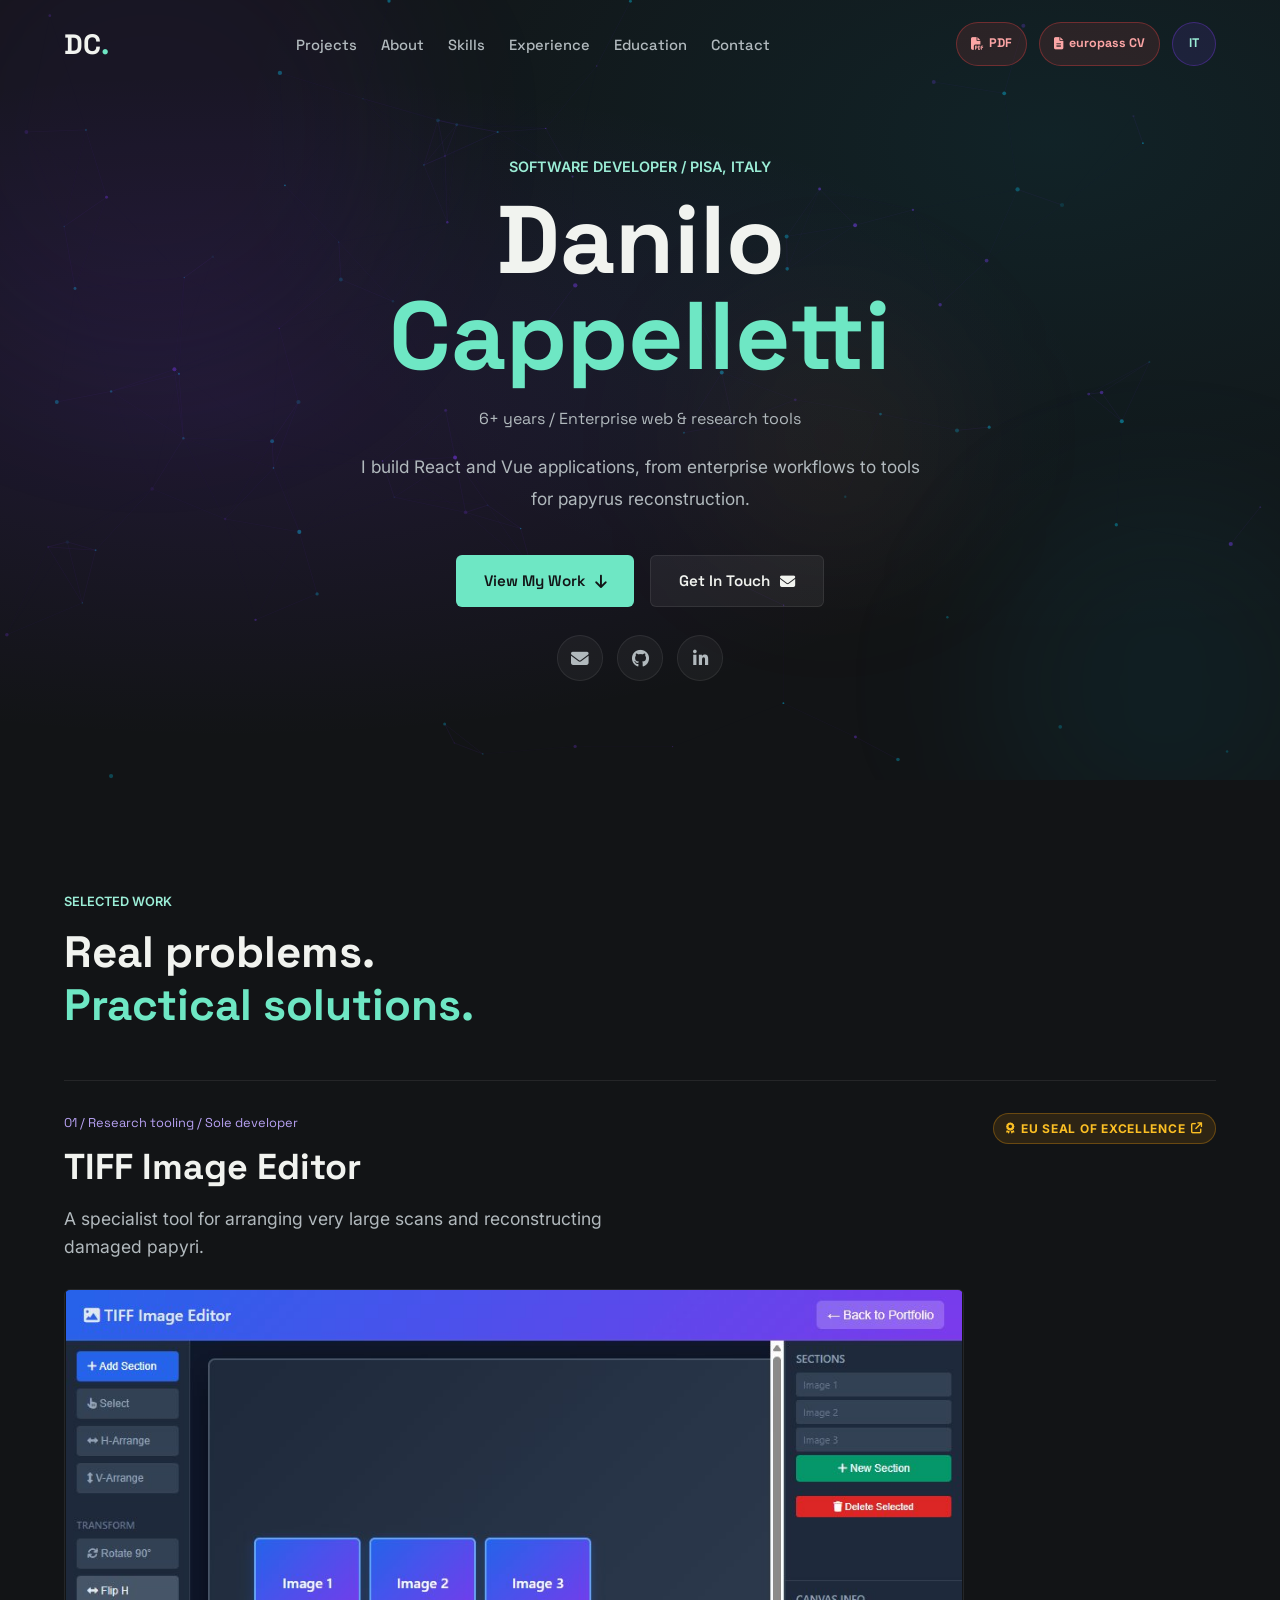
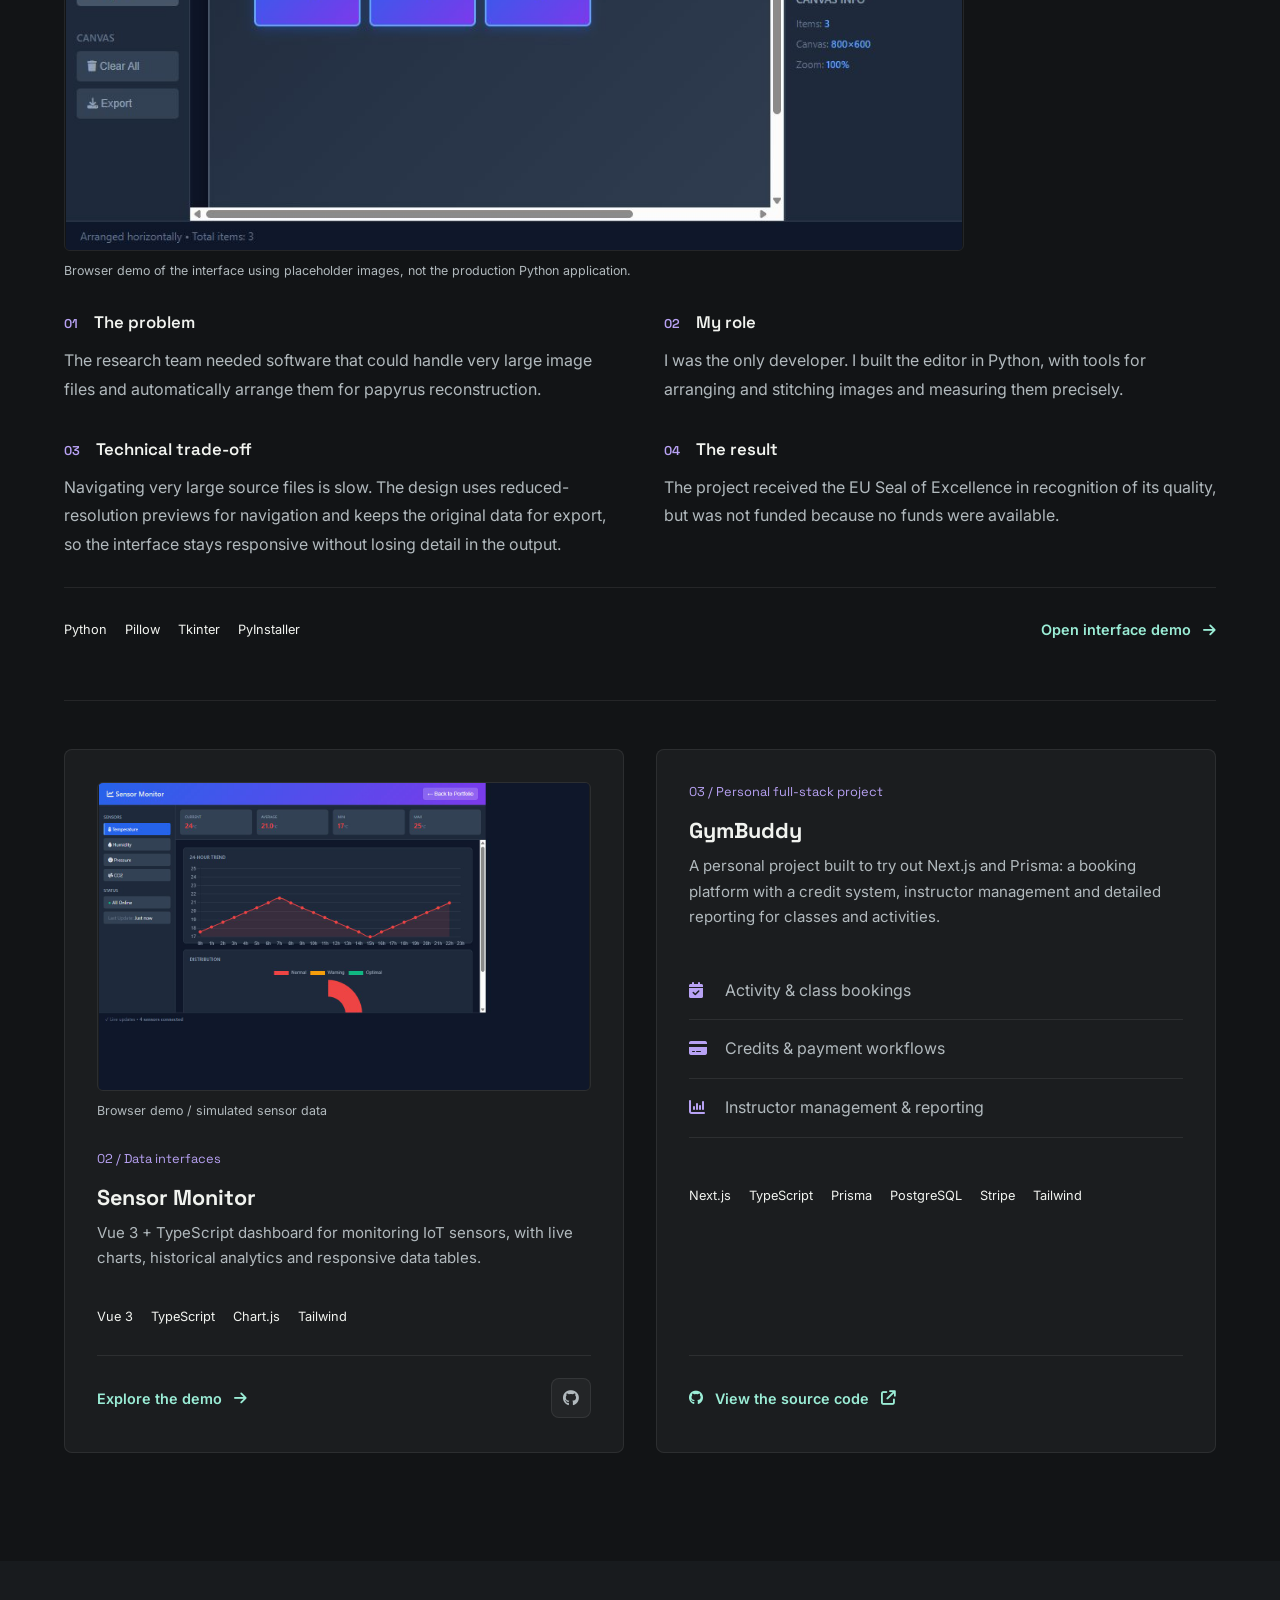
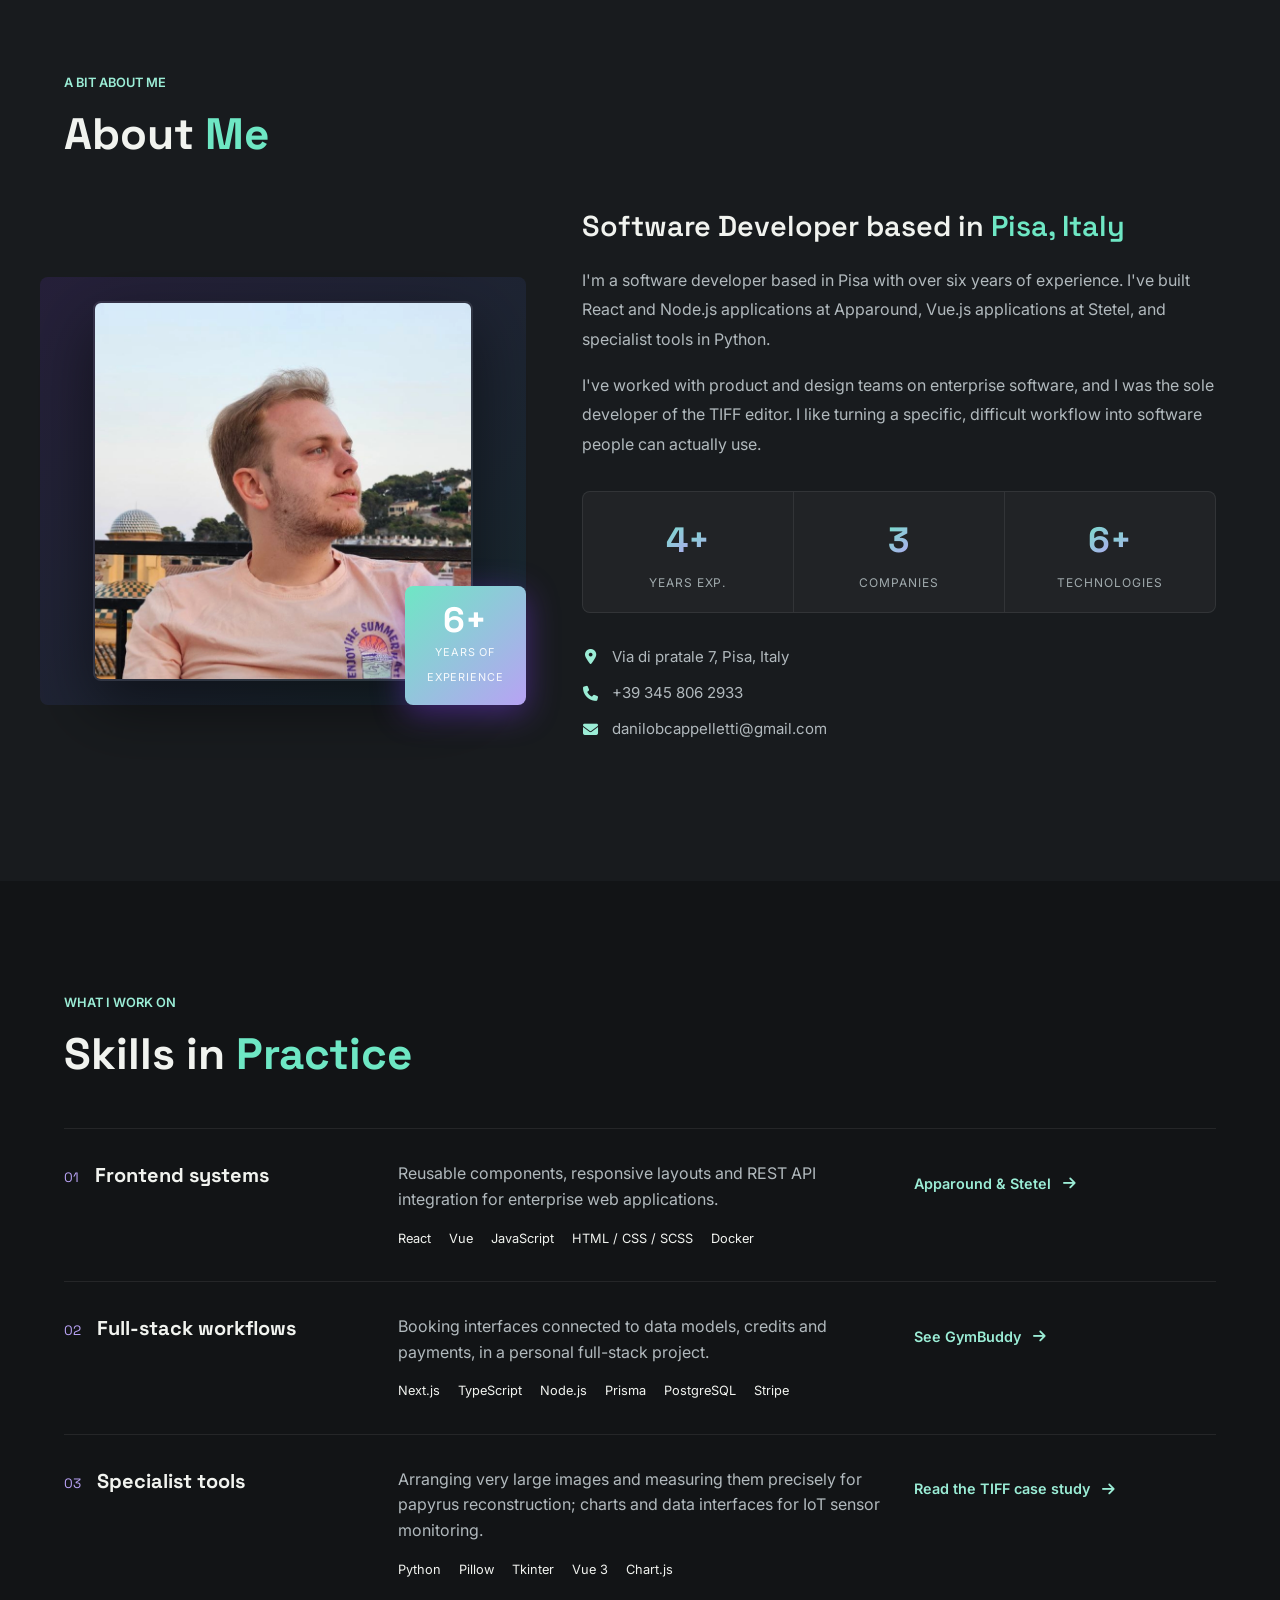
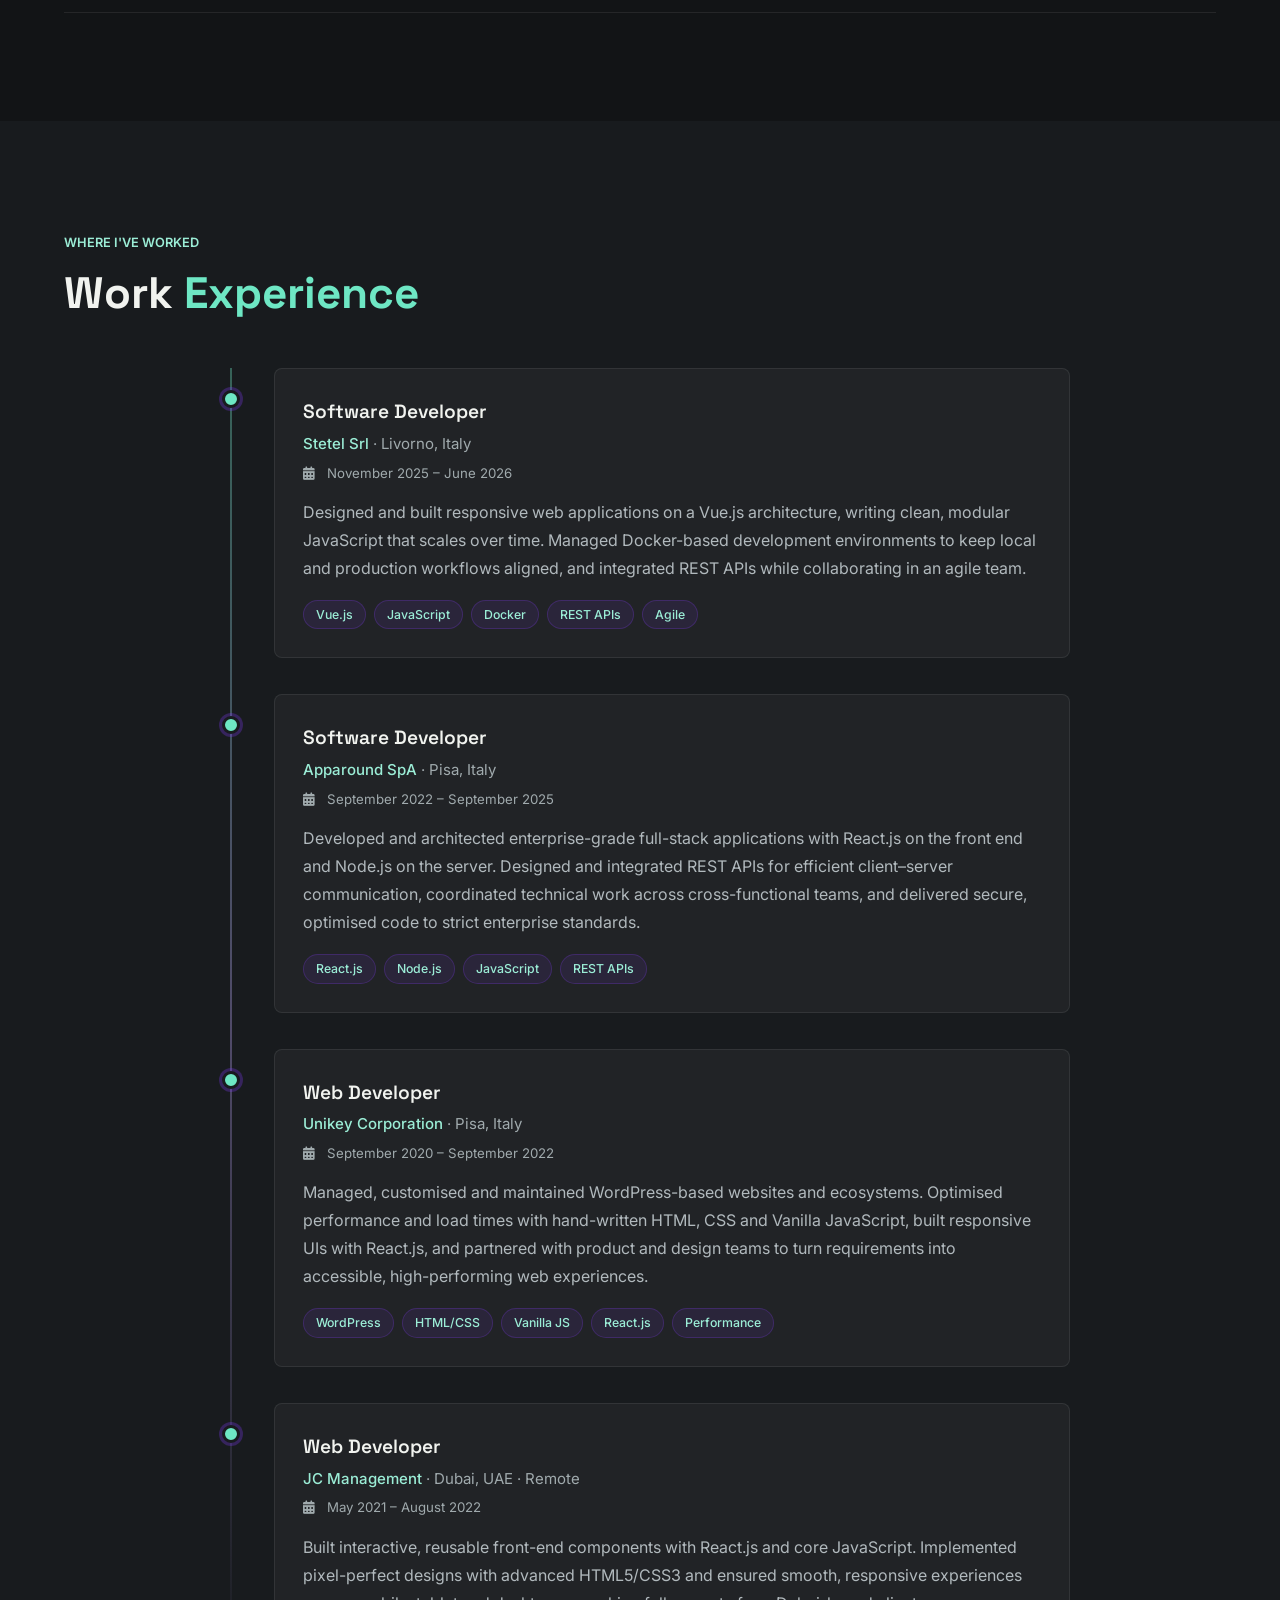
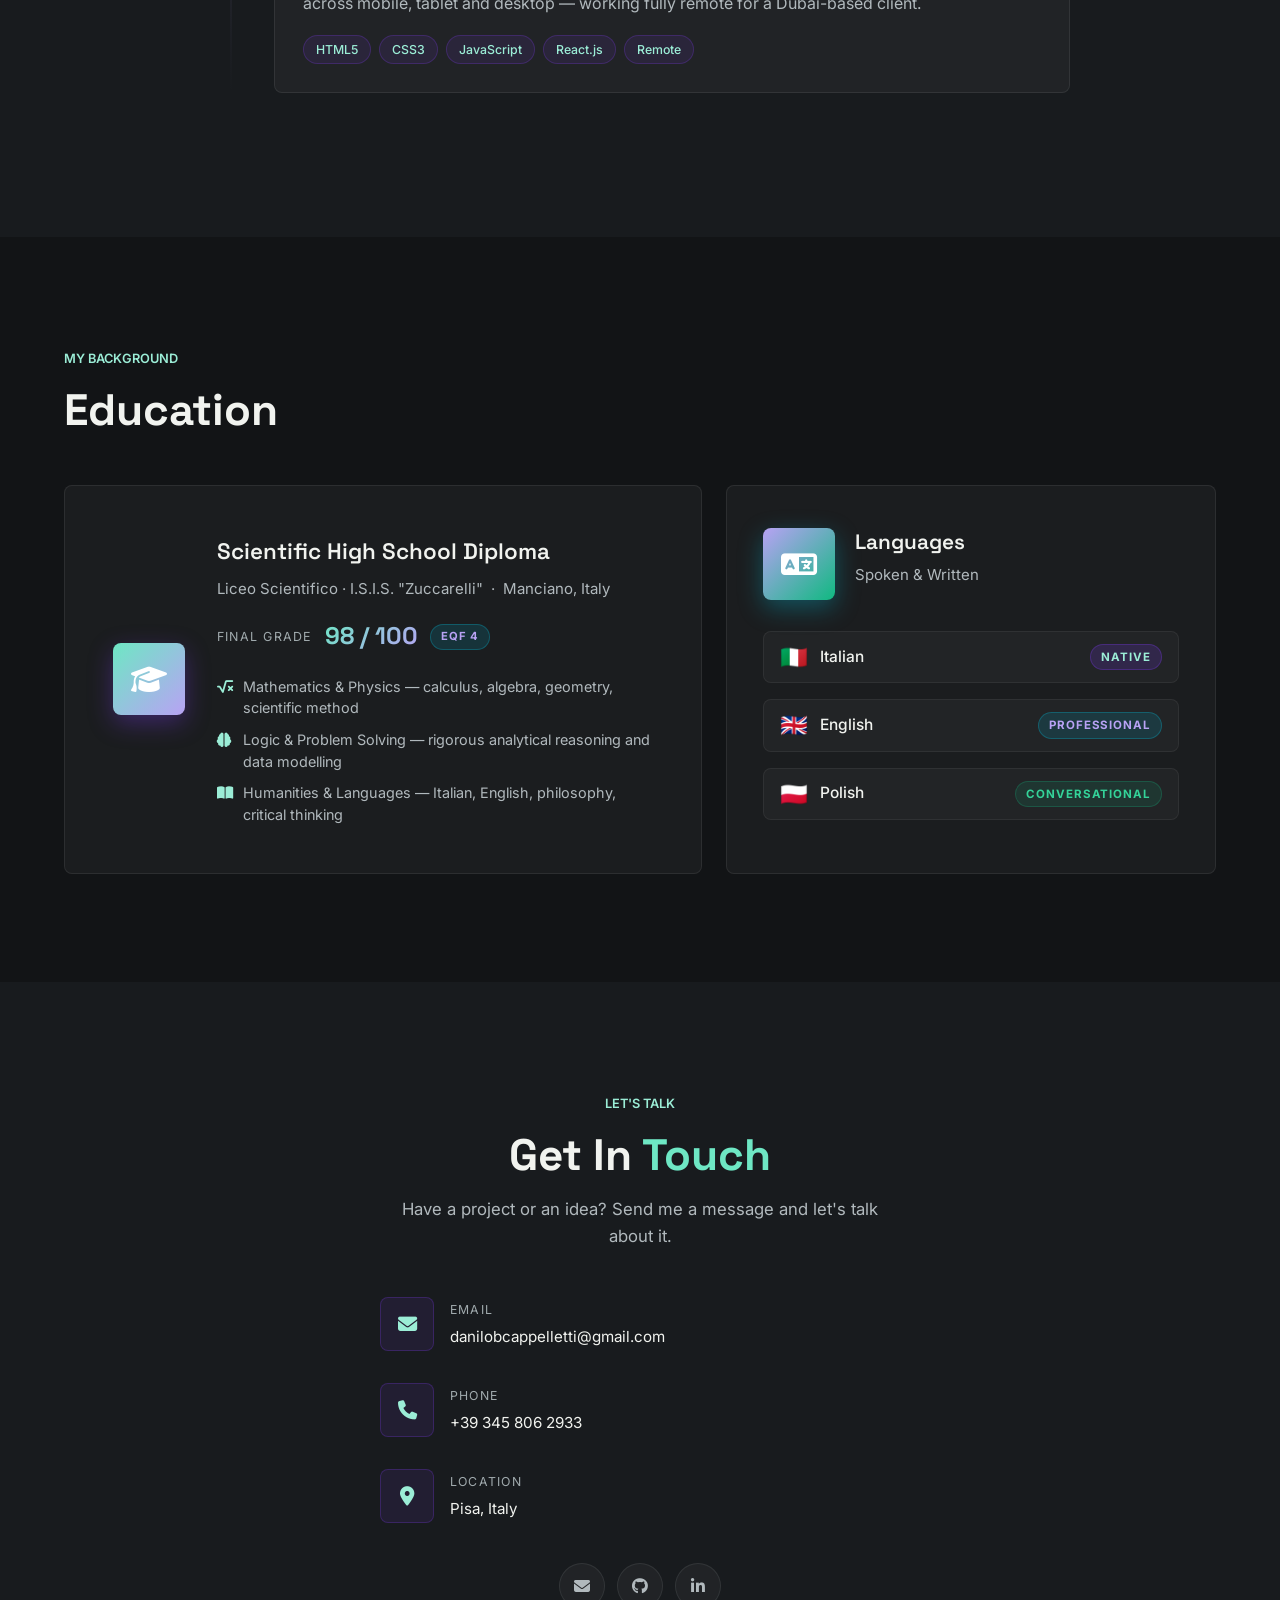
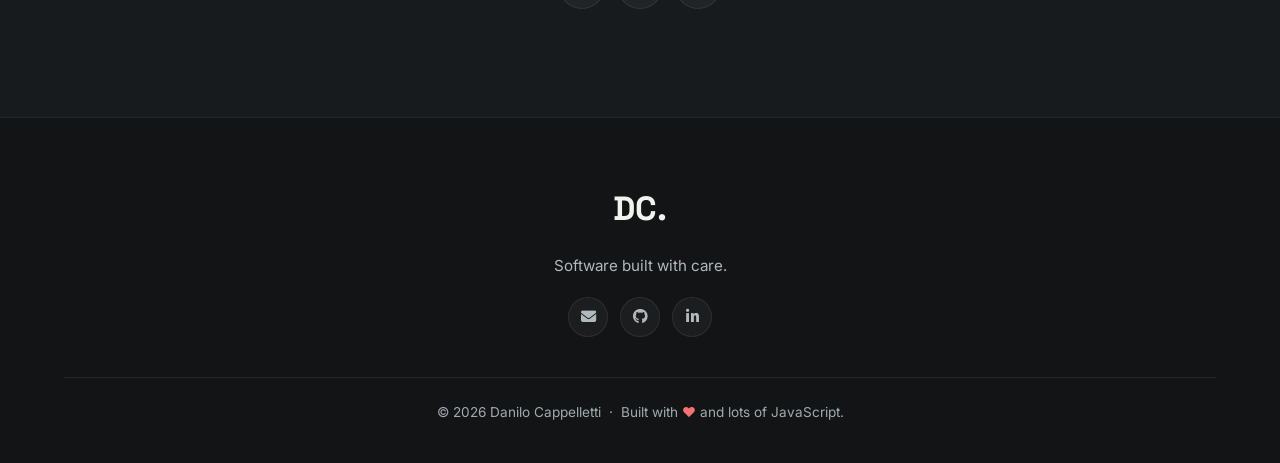
==== index.html @ b94cd105 "Fix: added Europass format CV" ====
<!DOCTYPE html>
<html lang="en">
<head>
  <meta charset="UTF-8" />
  <meta name="viewport" content="width=device-width, initial-scale=1.0, viewport-fit=cover" />

  <!-- Primary meta -->
  <title>Danilo Cappelletti | Software Developer</title>
  <meta name="description" content="Software Developer con 6+ anni di esperienza. Specializzato in React.js, Vue.js, Node.js e applicazioni web moderne. Basato a Pisa, Italia." />
  <meta name="author" content="Danilo Cappelletti" />
  <meta name="keywords" content="Danilo Cappelletti, Software Developer, React, Vue.js, JavaScript, Node.js, Portfolio, Pisa" />
  <link rel="canonical" href="https://danilocappelletti.github.io/personalPortfolio/" />

  <!-- Open Graph (WhatsApp, Facebook, LinkedIn, Telegram, email clients) -->
  <meta property="og:type"        content="website" />
  <meta property="og:url"         content="https://danilocappelletti.github.io/personalPortfolio/" />
  <meta property="og:title"       content="Danilo Cappelletti | Software Developer" />
  <meta property="og:description" content="Software Developer con 6+ anni di esperienza. Specializzato in React.js, Vue.js, Node.js e applicazioni web moderne." />
  <meta property="og:image"       content="https://danilocappelletti.github.io/personalPortfolio/assets/photo.jpg" />
  <meta property="og:image:alt"   content="Danilo Cappelletti – Software Developer" />
  <meta property="og:image:width" content="829" />
  <meta property="og:image:height" content="1172" />
  <meta property="og:locale"      content="it_IT" />
  <meta property="og:locale:alternate" content="en_GB" />
  <meta property="og:site_name"   content="Danilo Cappelletti Portfolio" />

  <!-- Twitter / X card -->
  <meta name="twitter:card"        content="summary" />
  <meta name="twitter:title"       content="Danilo Cappelletti | Software Developer" />
  <meta name="twitter:description" content="Software Developer con 6+ anni di esperienza. React.js, Vue.js, Node.js." />
  <meta name="twitter:image"       content="https://danilocappelletti.github.io/personalPortfolio/assets/photo.jpg" />
  <meta name="twitter:image:alt"   content="Danilo Cappelletti – Software Developer" />

  <!-- Mobile browser chrome color -->
  <meta name="theme-color" content="#121416" />

  <!-- Fonts -->
  <link rel="preconnect" href="https://fonts.googleapis.com" />
  <link rel="preconnect" href="https://fonts.gstatic.com" crossorigin />
  <link href="https://fonts.googleapis.com/css2?family=Space+Grotesk:wght@300;400;500;600;700&family=Inter:wght@300;400;500;600&display=swap" rel="stylesheet" />

  <!-- Icons -->
  <link rel="stylesheet" href="https://cdnjs.cloudflare.com/ajax/libs/font-awesome/6.5.0/css/all.min.css" />

  <!-- Styles -->
  <link rel="stylesheet" href="style.css" />
</head>
<body>

  <a href="#projects" class="skip-link" data-i18n="skip-content">Skip to content</a>

  <div class="cursor" id="cursor" aria-hidden="true"></div>
  <div class="cursor-follower" id="cursor-follower" aria-hidden="true"></div>

  <!-- ─── NAVBAR ─────────────────────────────────────── -->
  <nav id="navbar" class="navbar" aria-label="Primary">
    <div class="nav-container">
      <a href="#hero" class="nav-logo">DC<span class="dot">.</span></a>
      <ul class="nav-menu" id="nav-menu">
        <li><a href="#projects"   class="nav-link" data-i18n="nav-projects">Projects</a></li>
        <li><a href="#about"      class="nav-link" data-i18n="nav-about">About</a></li>
        <li><a href="#skills"     class="nav-link" data-i18n="nav-skills">Skills</a></li>
        <li><a href="#experience" class="nav-link" data-i18n="nav-experience">Experience</a></li>
        <li><a href="#education"  class="nav-link" data-i18n="nav-education">Education</a></li>
        <li><a href="#contact"    class="nav-link" data-i18n="nav-contact">Contact</a></li>
      </ul>
      <div class="nav-actions">
        <a class="pdf-btn" href="portfolio_en.pdf" download="Danilo_Cappelletti_Portfolio_en.pdf" aria-label="Download PDF">
          <i class="fas fa-file-pdf"></i><span>PDF</span>
        </a>
        <a class="pdf-btn europass-btn" href="europass_en.pdf" download="Danilo_Cappelletti_Europass_CV_en.pdf" aria-label="Download Europass CV">
          <i class="fas fa-file-lines"></i><span>europass CV</span>
        </a>
        <button class="lang-btn" id="lang-btn" aria-label="Switch language">IT</button>
        <button class="hamburger" id="hamburger" aria-label="Toggle menu" aria-controls="nav-menu" aria-expanded="false">
          <span></span><span></span><span></span>
        </button>
      </div>
    </div>
  </nav>

  <!-- ─── HERO ───────────────────────────────────────── -->
  <main>
  <section id="hero" class="hero">
    <canvas id="particles-canvas" aria-hidden="true"></canvas>
    <div class="hero-bg-gradient"></div>
    <div class="orb orb-1"></div>
    <div class="orb orb-2"></div>
    <div class="orb orb-3"></div>
    <div class="hero-content">
      <p class="hero-greeting" data-i18n="hero-greeting">Software Developer / Pisa, Italy</p>
      <h1 class="hero-name">Danilo<br /><span class="gradient-text">Cappelletti</span></h1>
      <p class="hero-title" data-i18n="hero-context">6+ years / Enterprise web &amp; research tools</p>
      <p class="hero-description" data-i18n="hero-description">
        I build React and Vue applications, from enterprise workflows to tools for papyrus reconstruction.
      </p>
      <div class="hero-cta">
        <a href="#projects" class="btn btn-primary">
          <span data-i18n="hero-cta-explore">View Selected Work</span>
          <i class="fas fa-arrow-down"></i>
        </a>
        <a href="#contact" class="btn btn-glass">
          <span data-i18n="hero-cta-contact">Get In Touch</span>
          <i class="fas fa-envelope"></i>
        </a>
      </div>
      <div class="hero-socials">
        <a href="mailto:danilobcappelletti@gmail.com" class="social-icon" aria-label="Email">
          <i class="fas fa-envelope"></i>
        </a>
        <a href="https://github.com/danilocappelletti" class="social-icon" aria-label="GitHub" target="_blank" rel="noopener noreferrer">
          <i class="fab fa-github"></i>
        </a>
        <a href="https://it.linkedin.com/in/danilo-cappelletti-b9b3731a3" class="social-icon" aria-label="LinkedIn" target="_blank" rel="noopener noreferrer">
          <i class="fab fa-linkedin-in"></i>
        </a>
      </div>
    </div>

  </section>

  <section id="projects" class="projects section">
    <div class="container">
      <div class="section-header">
        <span class="section-tag" data-i18n="projects-tag">Selected work</span>
        <h2 class="section-title" data-i18n-html="projects-title">Real problems.<br /><span class="gradient-text">Practical solutions.</span></h2>
      </div>

      <article id="project-tiff" class="featured-project" aria-labelledby="tiff-title">
        <div class="featured-heading">
          <div>
            <p class="project-kicker" data-i18n="tiff-kicker">01 / Research tooling / Sole developer</p>
            <h3 id="tiff-title">TIFF Image Editor</h3>
            <p class="featured-intro" data-i18n="projects-tiff-desc">A specialist tool for arranging very large scans and reconstructing damaged papyri.</p>
          </div>
          <a href="https://research-and-innovation.ec.europa.eu/funding/funding-opportunities/seal-excellence_en" target="_blank" rel="noopener noreferrer" class="award-badge">
            <i class="fas fa-award" aria-hidden="true"></i><span data-i18n="projects-award">Project: Seal of Excellence</span><i class="fas fa-arrow-up-right-from-square" aria-hidden="true"></i>
          </a>
        </div>
        <figure class="project-preview featured-preview">
          <a href="tiff-demo.html" aria-label="Open TIFF interface demo">
            <img src="assets/tiff-demo-preview.jpg" alt="TIFF interface demo with three image placeholders arranged horizontally, a toolbar and a sections panel" width="1010" height="631" loading="lazy" />
          </a>
          <figcaption data-i18n="tiff-caption">Browser interface demo with placeholder images, not the production Python application.</figcaption>
        </figure>
        <dl class="case-study">
          <div><dt><span aria-hidden="true">01</span> <span data-i18n="case-problem">The problem</span></dt><dd data-i18n="tiff-problem">The research workflow needed suitable software to work with very large image files and automatically arrange them for papyrus reconstruction.</dd></div>
          <div><dt><span aria-hidden="true">02</span> <span data-i18n="case-role">My contribution</span></dt><dd data-i18n="tiff-role">I was the sole developer, building the editor and its image arrangement, stitching and precision measurement tools in Python.</dd></div>
          <div><dt><span aria-hidden="true">03</span> <span data-i18n="case-decision">Technical trade-off</span></dt><dd data-i18n="tiff-decision">Large source files make interactive navigation costly. The documented design uses reduced-resolution image previews for navigation, while keeping original-resolution data for export: responsiveness without sacrificing output detail.</dd></div>
          <div><dt><span aria-hidden="true">04</span> <span data-i18n="case-result">The result</span></dt><dd data-i18n="tiff-result">The project received the EU Seal of Excellence, recognising its quality. It did not receive funding because funds were unavailable.</dd></div>
        </dl>
        <div class="project-bottom">
          <ul class="capability-stack" aria-label="Technologies"><li>Python</li><li>Pillow</li><li>Tkinter</li><li>PyInstaller</li></ul>
          <a class="evidence-link" href="tiff-demo.html"><span data-i18n="tiff-demo-link">Open interface demo</span><i class="fas fa-arrow-right" aria-hidden="true"></i></a>
        </div>
      </article>

      <div class="projects-grid">
        <article id="project-sensor" class="project-card">
          <figure class="project-preview">
            <a href="sensor-demo.html" aria-label="Open Sensor Monitor demo"><img src="assets/sensor-demo-preview.jpg" alt="Sensor Monitor demo showing sensor readings, a trend chart and a distribution chart" width="1010" height="631" loading="lazy" /></a>
            <figcaption data-i18n="sensor-caption">Browser demo / simulated sensor data</figcaption>
          </figure>
          <p class="project-kicker" data-i18n="sensor-kicker">02 / Data interfaces</p>
          <h3 class="project-name">Sensor Monitor</h3>
          <p class="project-description" data-i18n="projects-sensor-desc">A Vue 3 and TypeScript dashboard for IoT monitoring, with live charts, historical analytics and responsive data tables.</p>
          <ul class="capability-stack" aria-label="Technologies"><li>Vue 3</li><li>TypeScript</li><li>Chart.js</li><li>Tailwind</li></ul>
          <div class="project-bottom">
            <a class="evidence-link" href="sensor-demo.html"><span data-i18n="sensor-demo-link">Explore the demo</span><i class="fas fa-arrow-right" aria-hidden="true"></i></a>
            <a class="project-link" href="https://github.com/danilocappelletti/moveSolutions_challenge" target="_blank" rel="noopener noreferrer" aria-label="Sensor Monitor source on GitHub" title="GitHub"><i class="fab fa-github" aria-hidden="true"></i></a>
          </div>
        </article>
        <article id="project-gymbuddy" class="project-card">
          <p class="project-kicker" data-i18n="gym-kicker">03 / Personal full-stack project</p>
          <h3 class="project-name">GymBuddy</h3>
          <p class="project-description" data-i18n="projects-gymbuddy-desc">A booking platform built to explore Next.js and Prisma: activity bookings, credit systems, instructor management and reporting.</p>
          <ul class="project-scope">
            <li><i class="fas fa-calendar-check" aria-hidden="true"></i><span data-i18n="gym-bookings">Activity &amp; class bookings</span></li>
            <li><i class="fas fa-credit-card" aria-hidden="true"></i><span data-i18n="gym-payments">Credits &amp; payment workflows</span></li>
            <li><i class="fas fa-chart-column" aria-hidden="true"></i><span data-i18n="gym-management">Instructor management &amp; reporting</span></li>
          </ul>
          <ul class="capability-stack" aria-label="Technologies"><li>Next.js</li><li>TypeScript</li><li>Prisma</li><li>PostgreSQL</li><li>Stripe</li><li>Tailwind</li></ul>
          <div class="project-bottom">
            <a class="evidence-link" href="https://github.com/danilocappelletti/GymBuddy" target="_blank" rel="noopener noreferrer"><i class="fab fa-github" aria-hidden="true"></i><span data-i18n="gym-source">Explore the source</span><i class="fas fa-arrow-up-right-from-square" aria-hidden="true"></i></a>
          </div>
        </article>
      </div>
    </div>
  </section>

  <!-- ─── ABOUT ──────────────────────────────────────── -->
  <section id="about" class="about section">
    <div class="container">
      <div class="section-header" data-aos="fade-up">
        <span class="section-tag" data-i18n="about-tag">Get to know me</span>
        <h2 class="section-title" data-i18n-html="about-title">About <span class="gradient-text">Me</span></h2>
      </div>
      <div class="about-grid">
        <div class="about-image-col" data-aos="fade-right">
          <div class="about-image-wrapper">
            <div class="about-image-bg"></div>
            <img src="assets/photo.jpg" alt="Danilo Cappelletti" class="about-photo" width="829" height="1172" loading="lazy" />
            <div class="about-badge">
              <span class="badge-number">6+</span>
              <span class="badge-text" data-i18n-html="about-badge-text">Years of<br />Experience</span>
            </div>
          </div>
        </div>

        <div class="about-content" data-aos="fade-left">
          <h3 data-i18n-html="about-heading">Software Developer based in <span class="gradient-text">Pisa, Italy</span></h3>
          <p class="about-bio" data-i18n="about-bio-1">
            I am a software developer based in Pisa with over six years of experience. My work spans
            React and Node.js applications at Apparound, Vue.js development at Stetel, and specialist Python tools.
          </p>
          <p class="about-bio" data-i18n="about-bio-2">
            I have worked with product and design teams on enterprise software and taken sole ownership
            of the TIFF editor. I enjoy turning a specific, difficult workflow into software people can use.
          </p>
          <div class="about-stats">
            <div class="stat">
              <span class="stat-number" data-target="6">0</span><span class="stat-number">+</span>
              <span class="stat-label" data-i18n="about-stat-years">Years Exp.</span>
            </div>
            <div class="stat">
              <span class="stat-number" data-target="4">0</span>
              <span class="stat-label" data-i18n="about-stat-companies">Companies</span>
            </div>
            <div class="stat">
              <span class="stat-number" data-target="8">0</span><span class="stat-number">+</span>
              <span class="stat-label" data-i18n="about-stat-tech">Technologies</span>
            </div>
          </div>
          <div class="about-details">
            <div class="detail-item">
              <i class="fas fa-map-marker-alt"></i>
              <span>Via di pratale 7, Pisa, Italy</span>
            </div>
            <div class="detail-item">
              <i class="fas fa-phone"></i>
              <span>+39 345 806 2933</span>
            </div>
            <div class="detail-item">
              <i class="fas fa-envelope"></i>
              <span>danilobcappelletti@gmail.com</span>
            </div>
          </div>
        </div>
      </div>
    </div>
  </section>

  <!-- ─── SKILLS ─────────────────────────────────────── -->
  <section id="skills" class="skills section">
    <div class="container">
      <div class="section-header" data-aos="fade-up">
        <span class="section-tag" data-i18n="skills-tag">Skills, applied</span>
        <h2 class="section-title" data-i18n-html="skills-title">Engineering in <span class="gradient-text">Practice</span></h2>
      </div>
      <div class="capability-list">
        <article class="capability">
          <div class="capability-heading"><span class="capability-number" aria-hidden="true">01</span><h3 data-i18n="skills-ui-title">Frontend systems</h3></div>
          <div>
            <p data-i18n="skills-ui-desc">Reusable components, responsive layouts and REST API integration for enterprise web applications.</p>
            <ul class="capability-stack" aria-label="Technologies"><li>React</li><li>Vue</li><li>JavaScript</li><li>HTML / CSS / SCSS</li><li>Docker</li></ul>
          </div>
          <a class="evidence-link" href="#experience"><span data-i18n="skills-ui-proof">Apparound &amp; Stetel</span><i class="fas fa-arrow-right" aria-hidden="true"></i></a>
        </article>
        <article class="capability">
          <div class="capability-heading"><span class="capability-number" aria-hidden="true">02</span><h3 data-i18n="skills-fullstack-title">Full-stack workflows</h3></div>
          <div>
            <p data-i18n="skills-fullstack-desc">Connecting booking interfaces to data models, credit systems and payments in a personal full-stack project.</p>
            <ul class="capability-stack" aria-label="Technologies"><li>Next.js</li><li>TypeScript</li><li>Node.js</li><li>Prisma</li><li>PostgreSQL</li><li>Stripe</li></ul>
          </div>
          <a class="evidence-link" href="#project-gymbuddy"><span data-i18n="skills-fullstack-proof">Explore GymBuddy</span><i class="fas fa-arrow-right" aria-hidden="true"></i></a>
        </article>
        <article class="capability">
          <div class="capability-heading"><span class="capability-number" aria-hidden="true">03</span><h3 data-i18n="skills-tools-title">Specialist tools</h3></div>
          <div>
            <p data-i18n="skills-tools-desc">Large-image arrangement and precision measurement for papyrus reconstruction; charts and sensor data interfaces for IoT monitoring.</p>
            <ul class="capability-stack" aria-label="Technologies"><li>Python</li><li>Pillow</li><li>Tkinter</li><li>Vue 3</li><li>Chart.js</li></ul>
          </div>
          <a class="evidence-link" href="#project-tiff"><span data-i18n="skills-tools-proof">Read the TIFF case study</span><i class="fas fa-arrow-right" aria-hidden="true"></i></a>
        </article>
      </div>
    </div>
  </section>

  <!-- ─── EXPERIENCE ─────────────────────────────────── -->
  <section id="experience" class="experience section">
    <div class="container">
      <div class="section-header" data-aos="fade-up">
        <span class="section-tag" data-i18n="exp-tag">Where I've worked</span>
        <h2 class="section-title" data-i18n-html="exp-title">Work <span class="gradient-text">Experience</span></h2>
      </div>

      <div class="timeline">
        <!-- Job 1 – current -->
        <div class="timeline-item" data-aos="fade-up">
          <div class="timeline-connector"></div>
          <div class="timeline-dot"></div>
          <div class="timeline-card">
            <div class="timeline-header">
              <div class="timeline-title-group">
                <h3 class="timeline-role">Software Developer</h3>
                <span class="timeline-company">Stetel Srl<span class="company-location"> · Livorno, Italy</span></span>
              </div>
            </div>
            <span class="timeline-date"><i class="fas fa-calendar-alt"></i>&nbsp;November 2025 – June 2026</span>
            <p class="timeline-desc" data-i18n="exp-job1-desc">
              Designed and built responsive web applications on a Vue.js architecture, writing clean,
              modular JavaScript for long-term scalability. Managed Docker-based development environments
              to keep local and production workflows aligned, and integrated REST APIs while collaborating
              in an agile team.
            </p>
            <div class="timeline-tags">
              <span class="tag">Vue.js</span>
              <span class="tag">JavaScript</span>
              <span class="tag">Docker</span>
              <span class="tag">REST APIs</span>
              <span class="tag">Agile</span>
            </div>
          </div>
        </div>

        <!-- Job 2 -->
        <div class="timeline-item" data-aos="fade-up" data-aos-delay="80">
          <div class="timeline-connector"></div>
          <div class="timeline-dot"></div>
          <div class="timeline-card">
            <div class="timeline-header">
              <div class="timeline-title-group">
                <h3 class="timeline-role">Software Developer</h3>
                <span class="timeline-company">Apparound SpA<span class="company-location"> · Pisa, Italy</span></span>
              </div>
            </div>
            <span class="timeline-date"><i class="fas fa-calendar-alt"></i>&nbsp;September 2022 – September 2025</span>
            <p class="timeline-desc" data-i18n="exp-job2-desc">
              Developed and architected enterprise-grade full-stack applications with React.js on the
              front end and Node.js on the server. Designed and integrated REST APIs for efficient
              client–server communication, coordinated technical work across cross-functional teams, and
              delivered secure, optimised code to strict enterprise standards.
            </p>
            <div class="timeline-tags">
              <span class="tag">React.js</span>
              <span class="tag">Node.js</span>
              <span class="tag">JavaScript</span>
              <span class="tag">REST APIs</span>
            </div>
          </div>
        </div>

        <!-- Job 2 -->
        <div class="timeline-item" data-aos="fade-up" data-aos-delay="100">
          <div class="timeline-connector"></div>
          <div class="timeline-dot"></div>
          <div class="timeline-card">
            <div class="timeline-header">
              <div class="timeline-title-group">
                <h3 class="timeline-role">Web Developer</h3>
                <span class="timeline-company">Unikey Corporation<span class="company-location"> · Pisa, Italy</span></span>
              </div>
            </div>
            <span class="timeline-date"><i class="fas fa-calendar-alt"></i>&nbsp;September 2020 – September 2022</span>
            <p class="timeline-desc" data-i18n="exp-job3-desc">
              Managed, customised and maintained WordPress-based websites and ecosystems. Optimised
              performance and load times with hand-written HTML, CSS and Vanilla JavaScript, built
              responsive UIs with React.js, and partnered with product and design teams to turn
              requirements into accessible, high-performing web experiences.
            </p>
            <div class="timeline-tags">
              <span class="tag">WordPress</span>
              <span class="tag">HTML/CSS</span>
              <span class="tag">Vanilla JS</span>
              <span class="tag">React.js</span>
              <span class="tag">Performance</span>
            </div>
          </div>
        </div>

        <!-- Job 3 -->
        <div class="timeline-item" data-aos="fade-up" data-aos-delay="200">
          <div class="timeline-connector"></div>
          <div class="timeline-dot"></div>
          <div class="timeline-card">
            <div class="timeline-header">
              <div class="timeline-title-group">
                <h3 class="timeline-role">Web Developer</h3>
                <span class="timeline-company">JC Management<span class="company-location"> · Dubai, UAE · Remote</span></span>
              </div>
            </div>
            <span class="timeline-date"><i class="fas fa-calendar-alt"></i>&nbsp;May 2021 – August 2022</span>
            <p class="timeline-desc" data-i18n="exp-job4-desc">
              Built interactive, reusable front-end components with React.js and core JavaScript.
              Implemented pixel-perfect designs with advanced HTML5/CSS3 and ensured smooth, responsive
              experiences across mobile, tablet and desktop — working fully remote for a Dubai-based client.
            </p>
            <div class="timeline-tags">
              <span class="tag">HTML5</span>
              <span class="tag">CSS3</span>
              <span class="tag">JavaScript</span>
              <span class="tag">React.js</span>
              <span class="tag">Remote</span>
            </div>
          </div>
        </div>
      </div>
    </div>
  </section>

  <!-- ─── EDUCATION ──────────────────────────────────── -->
  <section id="education" class="education section">
    <div class="container">
      <div class="section-header" data-aos="fade-up">
        <span class="section-tag" data-i18n="edu-tag">My background</span>
        <h2 class="section-title" data-i18n="edu-title">Education</h2>
      </div>
      <div class="edu-grid">
        <div class="education-card" data-aos="fade-up">
          <div class="edu-icon"><i class="fas fa-graduation-cap"></i></div>
          <div class="edu-info">
            <h3 data-i18n="edu-diploma">Scientific High School Diploma</h3>
            <span class="edu-school">Liceo Scientifico · I.S.I.S. "Zuccarelli" &nbsp;·&nbsp; Manciano, Italy</span>
            <div class="edu-grade">
              <span class="grade-label" data-i18n="edu-grade-label">Final Grade</span>
              <span class="grade-value">98 / 100</span>
              <span class="eqf-badge" title="European Qualifications Framework">EQF 4</span>
            </div>
            <ul class="edu-focus">
              <li><i class="fas fa-square-root-variable"></i><span data-i18n="edu-focus-1">Mathematics &amp; Physics — calculus, algebra, geometry, scientific method</span></li>
              <li><i class="fas fa-brain"></i><span data-i18n="edu-focus-2">Logic &amp; Problem Solving — rigorous analytical reasoning and data modelling</span></li>
              <li><i class="fas fa-book-open"></i><span data-i18n="edu-focus-3">Humanities &amp; Languages — Italian, English, philosophy, critical thinking</span></li>
            </ul>
          </div>
          <div class="edu-decoration"></div>
        </div>

        <div class="languages-card" data-aos="fade-up" data-aos-delay="100">
          <div class="lang-card-header">
            <div class="edu-icon lang-icon"><i class="fas fa-language"></i></div>
            <div>
              <h3 data-i18n="edu-lang-title">Languages</h3>
              <span class="edu-school" data-i18n="edu-lang-subtitle">Spoken &amp; Written</span>
            </div>
          </div>
          <ul class="lang-list">
            <li class="lang-item">
              <span class="lang-flag">🇮🇹</span>
              <span class="lang-name" data-i18n="edu-lang-it-name">Italian</span>
              <span class="lang-level level-native" data-i18n="edu-lang-it-level">Native</span>
            </li>
            <li class="lang-item">
              <span class="lang-flag">🇬🇧</span>
              <span class="lang-name" data-i18n="edu-lang-en-name">English</span>
              <span class="lang-level level-professional" data-i18n="edu-lang-en-level">Professional</span>
            </li>
            <li class="lang-item">
              <span class="lang-flag">🇵🇱</span>
              <span class="lang-name" data-i18n="edu-lang-pl-name">Polish</span>
              <span class="lang-level level-conversational" data-i18n="edu-lang-pl-level">Conversational</span>
            </li>
          </ul>
          <div class="edu-decoration"></div>
        </div>
      </div>
    </div>
  </section>

  <!-- ─── CONTACT ────────────────────────────────────── -->
  <section id="contact" class="contact section">
    <div class="container">
      <div class="section-header" data-aos="fade-up">
        <span class="section-tag" data-i18n="contact-tag">Let's talk</span>
        <h2 class="section-title" data-i18n-html="contact-title">Get In <span class="gradient-text">Touch</span></h2>
        <p class="section-subtitle" data-i18n="contact-subtitle">Have a project in mind? I'd love to hear about it. Send me a message and let's make it happen.</p>
      </div>

      <div class="contact-centered" data-aos="fade-up">
        <div class="contact-item">
          <div class="contact-icon"><i class="fas fa-envelope"></i></div>
          <div class="contact-text">
            <span class="contact-label" data-i18n="contact-email-label">Email</span>
            <a href="mailto:danilobcappelletti@gmail.com" class="contact-value">danilobcappelletti@gmail.com</a>
          </div>
        </div>
        <div class="contact-item">
          <div class="contact-icon"><i class="fas fa-phone"></i></div>
          <div class="contact-text">
            <span class="contact-label" data-i18n="contact-phone-label">Phone</span>
            <a href="tel:+393458062933" class="contact-value">+39 345 806 2933</a>
          </div>
        </div>
        <div class="contact-item">
          <div class="contact-icon"><i class="fas fa-map-marker-alt"></i></div>
          <div class="contact-text">
            <span class="contact-label" data-i18n="contact-location-label">Location</span>
            <span class="contact-value">Pisa, Italy</span>
          </div>
        </div>
        <div class="contact-socials">
          <a href="mailto:danilobcappelletti@gmail.com" class="contact-social-link" aria-label="Email"><i class="fas fa-envelope"></i></a>
          <a href="https://github.com/danilocappelletti" class="contact-social-link" target="_blank" rel="noopener noreferrer" aria-label="GitHub"><i class="fab fa-github"></i></a>
          <a href="https://it.linkedin.com/in/danilo-cappelletti-b9b3731a3" class="contact-social-link" target="_blank" rel="noopener noreferrer" aria-label="LinkedIn"><i class="fab fa-linkedin-in"></i></a>
        </div>
      </div>
    </div>
  </section>

  </main>
  <!-- ─── FOOTER ─────────────────────────────────────── -->
  <footer class="footer">
    <div class="container">
      <div class="footer-top">
        <a href="#hero" class="footer-logo">DC<span class="dot">.</span></a>
        <p class="footer-tagline" data-i18n="footer-tagline">Crafting digital experiences with passion &amp; precision.</p>
        <div class="footer-socials">
          <a href="mailto:danilobcappelletti@gmail.com" aria-label="Email"><i class="fas fa-envelope"></i></a>
          <a href="https://github.com/danilocappelletti" target="_blank" rel="noopener noreferrer" aria-label="GitHub"><i class="fab fa-github"></i></a>
          <a href="https://it.linkedin.com/in/danilo-cappelletti-b9b3731a3" target="_blank" rel="noopener noreferrer" aria-label="LinkedIn"><i class="fab fa-linkedin-in"></i></a>
        </div>
      </div>
      <div class="footer-bottom">
        <p data-i18n-html="footer-copyright">© <span id="footer-year"></span> Danilo Cappelletti &nbsp;·&nbsp; Built with <span class="heart">♥</span> and lots of JavaScript.</p>
      </div>
    </div>
  </footer>

  <script src="script.js" defer></script>
</body>
</html>
---- style.css ----
/* ============================================================
   CSS CUSTOM PROPERTIES
   ============================================================ */
:root {
  --primary:        #6ee7c4;
  --primary-light:  #9bedd6;
  --primary-dark:   #207f6b;
  --secondary:      #b8a2f4;
  --accent:         #f59e0b;
  --green:          #10b981;

  --bg:       #121416;
  --bg-2:     #181b1e;
  --bg-3:     #212528;
  --card:     rgba(255,255,255,0.04);
  --card-h:   rgba(255,255,255,0.08);
  --border:   rgba(255,255,255,0.08);
  --border-h: rgba(110,231,196,0.45);

  --text:       #f1f3ef;
  --text-muted: #b1b9bd;
  --text-dim:   #a0aaad;

  --radius:     8px;
  --radius-sm:  8px;
  --radius-lg:  8px;

  --shadow:      0 4px 24px rgba(0,0,0,0.35);
  --glow:        0 8px 24px rgba(0,0,0,0.12);
  --glow-strong: 0 8px 32px rgba(0,0,0,0.18);

  --ease: cubic-bezier(0.4,0,0.2,1);
  --t: 0.3s;

  --font-h: 'Space Grotesk', sans-serif;
  --font-b: 'Inter', sans-serif;
}

/* ============================================================
   RESET & BASE
   ============================================================ */
*, *::before, *::after { margin:0; padding:0; box-sizing:border-box; }

/* clip (not hidden) on both html+body: kills horizontal panning on mobile without creating a scroll container */
html {
  scroll-behavior: smooth; font-size: 16px;
  scroll-padding-top:100px;
  overflow-x: hidden; overflow-x: clip;
}

body {
  font-family: var(--font-b);
  background: var(--bg);
  color: var(--text);
  line-height: 1.6;
  overflow-x: hidden; overflow-x: clip;
  -webkit-tap-highlight-color: transparent;
  -webkit-font-smoothing: antialiased;
}

a  { color: inherit; text-decoration: none; }
img { max-width:100%; display:block; }
ul  { list-style: none; }
button { font:inherit; color:inherit; background:none; border:0; cursor:pointer; }

.cursor, .cursor-follower {
  display:none; position:fixed; top:0; left:0;
  border-radius:50%; pointer-events:none; opacity:0;
}
.cursor {
  width:12px; height:12px; background:var(--primary); z-index:9999;
}
.cursor-follower {
  width:38px; height:38px; border:2px solid var(--primary-light);
  z-index:9998; transition:transform .12s ease-out;
}
@media (hover:hover) and (pointer:fine) {
  .cursor, .cursor-follower { display:block; }
  html.custom-cursor body { cursor:none; }
  html.custom-cursor .cursor, html.custom-cursor .cursor-follower { opacity:1; }
  a, button { cursor:pointer; }
}
@media (prefers-reduced-motion:reduce) {
  .cursor-follower { transition:none; }
}

::selection { background: rgba(124,58,237,0.35); }

:focus-visible {
  outline:2px solid var(--primary-light);
  outline-offset:3px;
  border-radius:4px;
}

.skip-link {
  position:fixed; top:12px; left:12px; z-index:2000;
  padding:10px 16px; border-radius:100px;
  background:var(--primary); color:var(--bg);
  font-family:var(--font-h); font-weight:600; font-size:.85rem;
  transform:translateY(-200%);
  transition:transform var(--t) var(--ease);
}
.skip-link:focus-visible { transform:none; }

/* Scroll progress bar — pure CSS scroll-driven animation, no JS */
body::after {
  content:''; position:fixed; top:0; left:0; z-index:1001;
  width:100%; height:3px;
  background:linear-gradient(90deg, var(--primary), var(--secondary));
  transform-origin:left; transform:scaleX(0);
  animation:growBar linear both;
  animation-timeline:scroll();
}

/* ============================================================
   SCROLLBAR
   ============================================================ */
::-webkit-scrollbar              { width:6px; }
::-webkit-scrollbar-track        { background: var(--bg); }
::-webkit-scrollbar-thumb        { background: var(--primary); border-radius:3px; }
::-webkit-scrollbar-thumb:hover  { background: var(--primary-light); }

/* ============================================================
   UTILITIES
   ============================================================ */
.container {
  max-width:1200px;
  margin:0 auto;
  padding:0 24px;
}
.section { padding:108px 0; }

.gradient-text {
  color:var(--primary);
}

/* Section header */
.section-header { text-align:left; margin-bottom:48px; }

.section-tag {
  display:inline-block;
  font-size:.8rem; font-weight:600;
  letter-spacing:0; text-transform:uppercase;
  color: var(--primary-light);
  margin-bottom:14px;
}

.section-title {
  font-family: var(--font-h);
  font-size:2.75rem;
  font-weight:700; line-height:1.2;
  margin-bottom:14px;
  text-wrap:balance;
}

.section-subtitle {
  color:var(--text-muted);
  font-size:1.05rem;
  max-width:540px;
  text-wrap:pretty;
}

/* Buttons */
.btn {
  display:inline-flex; align-items:center; gap:10px;
  padding:13px 28px;
  border-radius:6px;
  font-family:var(--font-h); font-size:.95rem; font-weight:600;
  border:none; cursor:pointer;
  text-decoration:none;
  position:relative; overflow:hidden;
  transition: transform var(--t) var(--ease),
              box-shadow var(--t) var(--ease),
              background var(--t);
}
.btn::after {
  content:''; position:absolute; inset:0;
  background:rgba(255,255,255,.1);
  opacity:0; transition:opacity .3s;
}
.btn:hover::after { opacity:1; }

.btn-primary {
  background:var(--primary);
  color:var(--bg);
}
.btn-primary:hover {
  transform:translateY(-2px);
  background:var(--primary-light);
}
.btn-glass {
  background: rgba(255,255,255,.06);
  color: var(--text);
  backdrop-filter:blur(12px);
  border:1px solid var(--border);
}
.btn-glass:hover {
  background:rgba(255,255,255,.1);
  border-color:var(--primary);
  transform:translateY(-2px);
}
.btn-full { width:100%; justify-content:center; }

/* ============================================================
   NAVBAR
   ============================================================ */
.navbar {
  position:fixed; top:0; left:0; right:0;
  z-index:1000; padding:22px 0;
  transition: padding var(--t) var(--ease),
              background var(--t),
              border-color var(--t);
}
.navbar.scrolled {
  background:rgba(18,20,22,.95);
  backdrop-filter:blur(24px);
  padding:12px 0;
  border-bottom:1px solid var(--border);
}
.nav-container {
  max-width:1200px; margin:0 auto; padding:0 24px;
  display:flex; align-items:center; justify-content:space-between;
  flex-wrap:nowrap; gap:12px;
}
.nav-actions {
  display:flex; align-items:center; gap:12px;
}
.nav-logo {
  font-family:var(--font-h);
  font-size:1.75rem; font-weight:700;
  letter-spacing:0;
}
.nav-logo .dot { color:var(--primary); }

.nav-menu { display:flex; gap:24px; align-items:center; }

.nav-link {
  font-family:var(--font-h);
  font-size:.92rem; font-weight:500;
  color:var(--text-muted);
  transition:color var(--t);
  position:relative;
}
.nav-link::after {
  content:''; position:absolute;
  bottom:-4px; left:0;
  width:0; height:2px;
  background:linear-gradient(90deg, var(--primary), var(--secondary));
  transition:width var(--t) var(--ease);
}
.nav-link:hover, .nav-link.active { color:var(--text); }
.nav-link:hover::after, .nav-link.active::after { width:100%; }

.pdf-btn {
  display:flex; align-items:center; gap:6px;
  font-family:var(--font-h); font-size:.78rem; font-weight:700;
  letter-spacing:.05em;
  padding:6px 14px; border-radius:100px;
  background:rgba(239,68,68,.12);
  border:1px solid rgba(239,68,68,.35);
  color:#fca5a5;
  cursor:pointer;
  text-decoration:none;
  transition: background var(--t), border-color var(--t),
              color var(--t), transform var(--t);
}
.pdf-btn:hover {
  background:#ef4444; border-color:#ef4444;
  color:#fff; transform:translateY(-1px);
}
.lang-btn {
  font-family:var(--font-h); font-size:.78rem; font-weight:700;
  letter-spacing:.1em;
  padding:6px 14px; border-radius:100px;
  background:rgba(124,58,237,.12);
  border:1px solid rgba(124,58,237,.35);
  color:var(--primary-light);
  cursor:pointer;
  transition: background var(--t), border-color var(--t),
              color var(--t), transform var(--t);
}
.lang-btn:hover {
  background:var(--primary); border-color:var(--primary);
  color:#fff; transform:translateY(-1px);
}

.hamburger {
  display:none; flex-direction:column; gap:5px;
  cursor:pointer; padding:5px;
  position:relative; z-index:100; /* keep above the slide-in panel */
}
.hamburger span {
  display:block; width:24px; height:2px;
  background:var(--text);
  transition:var(--t) var(--ease);
  transform-origin:center;
}
.hamburger.open span:nth-child(1) { transform:translateY(7px) rotate(45deg); }
.hamburger.open span:nth-child(2) { opacity:0; }
.hamburger.open span:nth-child(3) { transform:translateY(-7px) rotate(-45deg); }

/* ============================================================
   HERO
   ============================================================ */
.hero {
  position:relative;
  min-height:88vh; min-height:min(780px,88svh);
  padding:120px 0 64px;
  display:flex; align-items:center; justify-content:center;
  overflow:hidden; background:var(--bg);
}

#particles-canvas {
  position:absolute; inset:0; z-index:0;
}

.hero-bg-gradient {
  position:absolute; inset:0;
  background:
    radial-gradient(ellipse at 18% 52%, rgba(124,58,237,.13) 0%, transparent 58%),
    radial-gradient(ellipse at 82% 18%, rgba(6,182,212,.09)  0%, transparent 55%);
  z-index:1; pointer-events:none;
}

.orb {
  position:absolute; border-radius:50%;
  filter:blur(80px); pointer-events:none; z-index:1;
  animation: drift 18s ease-in-out infinite alternate;
}
.orb-1 {
  width:500px; height:500px;
  background:rgba(124,58,237,.07);
  top:-120px; left:-100px;
  animation-duration:20s;
}
.orb-2 {
  width:350px; height:350px;
  background:rgba(6,182,212,.07);
  bottom:-80px; right:-60px;
  animation-duration:16s; animation-delay:-8s;
}
.orb-3 {
  width:250px; height:250px;
  background:rgba(245,158,11,.05);
  top:40%; left:55%;
  animation-duration:24s; animation-delay:-4s;
}

.hero-content {
  position:relative; z-index:2;
  text-align:center; padding:0 24px;
  width:100%; max-width:920px; min-width:0;
  animation:fadeSlideUp .6s ease both;
}

.hero-greeting {
  font-size:.9rem; font-weight:600;
  letter-spacing:0; text-transform:uppercase;
  color:var(--primary-light);
  margin-bottom:14px;
}

.hero-name {
  font-family:var(--font-h);
  font-size:6rem;
  font-weight:700; line-height:1.0;
  margin-bottom:22px;
}

.hero-title {
  font-family:var(--font-h);
  font-size:1rem;
  color:var(--text-muted);
  margin-bottom:20px;
}

.hero-description {
  font-size:1.08rem; color:var(--text-muted);
  max-width:580px; margin:0 auto 40px;
  line-height:1.85; text-wrap:pretty;
}

.hero-cta {
  display:flex; gap:16px; justify-content:center;
  flex-wrap:wrap; margin-bottom:28px;
}

.hero-socials {
  display:flex; gap:14px; justify-content:center;
}

.social-icon {
  width:46px; height:46px; border-radius:50%;
  background:var(--card); border:1px solid var(--border);
  display:flex; align-items:center; justify-content:center;
  color:var(--text-muted); font-size:1.1rem;
  transition: background var(--t), border-color var(--t),
              color var(--t), transform var(--t), box-shadow var(--t);
}
.social-icon:hover {
  background:var(--primary); border-color:var(--primary);
  color:#fff; transform:translateY(-4px);
  box-shadow:0 8px 24px rgba(124,58,237,.45);
}

/* Scroll indicator */
.scroll-indicator {
  position:absolute; bottom:36px; left:0; right:0;
  display:flex; flex-direction:column; align-items:center; gap:8px;
  z-index:2; pointer-events:none;
  opacity:0; animation:fadeSlideUp .8s ease 1.35s forwards;
}
.mouse {
  width:24px; height:40px;
  border:2px solid rgba(255,255,255,.2);
  border-radius:14px;
  display:flex; justify-content:center; padding:6px 0;
}
.wheel {
  width:4px; height:8px;
  background:var(--primary-light); border-radius:2px;
  animation:wheelScroll 2.2s ease-in-out infinite;
}
.scroll-indicator p {
  font-size:.72rem; text-transform:uppercase;
  letter-spacing:.18em; color:var(--text-dim);
}

/* ============================================================
   ABOUT
   ============================================================ */
.about { background:var(--bg-2); }

.about-grid {
  display:grid; grid-template-columns:1fr 1.45fr;
  gap:80px; align-items:center;
}

.about-image-wrapper {
  position:relative; display:flex; justify-content:center;
}
.about-image-bg {
  position:absolute; top:-24px; left:-24px; right:-24px; bottom:-24px;
  background:linear-gradient(135deg, rgba(124,58,237,.13), rgba(6,182,212,.08));
  border-radius:var(--radius-lg); z-index:0;
}
.about-photo {
  position:relative; z-index:1;
  width:100%; max-width:380px; height:auto;
  border-radius:var(--radius-lg);
  object-fit:cover; object-position:top center;
  aspect-ratio:1/1;
  border:2px solid var(--border);
  filter:grayscale(15%) contrast(1.05);
  transition:filter var(--t);
  box-shadow: 0 24px 64px rgba(0,0,0,.5);
}
.about-photo:hover { filter:grayscale(0%) contrast(1); }

.about-badge {
  position:absolute; bottom:-24px; right:-24px; z-index:2;
  background:linear-gradient(135deg, var(--primary), var(--secondary));
  color:#fff; border-radius:var(--radius);
  padding:16px 22px; text-align:center;
  box-shadow:0 8px 32px rgba(124,58,237,.45);
}
.badge-number { display:block; font-family:var(--font-h); font-size:2.2rem; font-weight:700; line-height:1; }
.badge-text   { font-size:.68rem; text-transform:uppercase; letter-spacing:.08em; opacity:.92; }

/* grid/flex children default to min-width:auto and can blow out the layout */
.about-content, .skill-info, .edu-info, .timeline-card, .project-card { min-width:0; }

.about-content h3 {
  font-family:var(--font-h);
  font-size:1.8rem; font-weight:600;
  margin-bottom:20px; line-height:1.3;
}
.about-bio { color:var(--text-muted); margin-bottom:16px; line-height:1.85; }

.about-stats {
  display:flex; gap:0;
  margin:32px 0;
  background:var(--card);
  border:1px solid var(--border);
  border-radius:var(--radius);
  overflow:hidden;
}
.stat {
  flex:1; text-align:center;
  padding:20px 12px;
  border-right:1px solid var(--border);
}
.stat:last-child { border-right:none; }

.stat-number {
  display:inline;
  font-family:var(--font-h); font-size:2.2rem; font-weight:700;
  background:linear-gradient(135deg, var(--primary), var(--secondary));
  -webkit-background-clip:text; -webkit-text-fill-color:transparent; background-clip:text;
}
.stat-label {
  display:block; font-size:.75rem; color:var(--text-dim);
  text-transform:uppercase; letter-spacing:.08em;
  margin-top:4px;
}

.about-details { display:flex; flex-direction:column; gap:12px; margin-bottom:32px; }
.detail-item {
  display:flex; align-items:center; gap:12px;
  color:var(--text-muted); font-size:.94rem;
}
.detail-item i { color:var(--primary-light); width:18px; text-align:center; }

/* ============================================================
   SKILLS
   ============================================================ */
.skills { background:var(--bg); }

.capability { display:grid; grid-template-columns:minmax(0,1fr) minmax(0,1.6fr) minmax(0,1fr); gap:32px; align-items:start; padding:32px 0; border-top:1px solid var(--border); }
.capability:last-child { border-bottom:1px solid var(--border); }
.capability-heading { display:flex; gap:16px; align-items:baseline; }
.capability-number { color:var(--secondary); font-family:var(--font-h); font-size:.85rem; }
.capability h3 { font-family:var(--font-h); font-size:1.25rem; line-height:1.4; }
.capability p { color:var(--text-muted); }
.capability-stack { display:flex; flex-wrap:wrap; gap:8px 18px; margin-top:16px; font-size:.8rem; color:var(--text); }
.evidence-link { display:inline-flex; align-items:center; gap:12px; min-height:44px; color:var(--primary-light); font-size:.9rem; font-weight:600; text-underline-offset:5px; }
.evidence-link:hover { color:var(--text); text-decoration:underline; }

@media (max-width:900px) {
  .capability { grid-template-columns:minmax(0,1fr); gap:16px; }
}

.skills-grid {
  display:grid;
  grid-template-columns:repeat(auto-fit, minmax(260px,1fr));
  gap:18px;
}

.skill-card {
  display:flex; align-items:center; gap:20px;
  padding:24px;
  background:var(--card);
  border:1px solid var(--border);
  border-radius:var(--radius);
  position:relative; overflow:hidden;
  transition: background var(--t), border-color var(--t),
              transform var(--t), box-shadow var(--t);
}
.skill-card::before {
  content:''; position:absolute; top:0; left:0; right:0; height:2px;
  background:linear-gradient(90deg, var(--primary), var(--secondary));
  opacity:0; transition:opacity var(--t);
}
.skill-card:hover {
  background:var(--card-h); border-color:var(--border-h);
  transform:translateY(-5px); box-shadow:var(--glow);
}
.skill-card:hover::before { opacity:1; }

.skill-icon {
  font-size:2rem; min-width:48px; height:48px;
  display:flex; align-items:center; justify-content:center;
  border-radius:var(--radius-sm); flex-shrink:0;
}
.skill-icon svg { width:30px; height:30px; }

.html-icon { color:#e44d26; }
.css-icon  { color:#1572b6; }
.sass-icon { color:#cd669a; }
.js-icon   { color:#f7df1e; }
.react-icon{ color:#61dafb; }
.node-icon { color:#6cc24a; }
.py-icon   { color:#4584b6; }
.next-icon   { color:var(--text-muted); }
.skill-img-icon {
  width:1.9rem; height:1.9rem;
  object-fit:contain;
  filter:invert(1) brightness(0.85);
}
.vue-icon    { color:#42b883; }
.docker-icon { color:#2496ed; }

.skill-info { flex:1; }
.skill-top  { display:flex; justify-content:space-between; align-items:center; margin-bottom:10px; }
.skill-name { font-family:var(--font-h); font-weight:600; font-size:.98rem; }
.skill-pct  { font-size:.82rem; color:var(--primary-light); font-weight:600; }

.skill-bar {
  height:6px; background:rgba(255,255,255,.06);
  border-radius:3px; overflow:hidden;
}
.skill-fill {
  height:100%;
  background:linear-gradient(90deg, var(--primary), var(--secondary));
  border-radius:3px; width:0%;
  transition:width 1.3s cubic-bezier(.4,0,.2,1);
}

/* ============================================================
   EXPERIENCE
   ============================================================ */
.experience { background:var(--bg-2); }

.timeline {
  position:relative; max-width:860px; margin:0 auto;
}
.timeline::before {
  content:''; position:absolute;
  left:20px; top:0; bottom:0; width:2px;
  background:linear-gradient(to bottom, var(--primary), var(--secondary), transparent);
  opacity:.35;
}

.timeline-item {
  position:relative; padding-left:64px; margin-bottom:36px;
}
.timeline-dot {
  position:absolute; left:12px; top:22px;
  width:18px; height:18px; border-radius:50%;
  background:var(--primary);
  border:3px solid var(--bg-2);
  box-shadow:0 0 0 3px rgba(124,58,237,.3);
  z-index:1;
  transition:box-shadow .3s;
}
.timeline-item:hover .timeline-dot {
  box-shadow:0 0 0 6px rgba(124,58,237,.2);
}

.timeline-card {
  background:var(--card);
  border:1px solid var(--border);
  border-radius:var(--radius);
  padding:28px;
  position:relative; overflow:hidden;
  transition: background var(--t), border-color var(--t),
              transform var(--t), box-shadow var(--t);
}
.timeline-card::before {
  content:''; position:absolute;
  left:0; top:0; bottom:0; width:3px;
  background:linear-gradient(to bottom, var(--primary), var(--secondary));
  opacity:0; transition:opacity var(--t);
}
.timeline-card:hover {
  background:var(--card-h); border-color:var(--border-h);
  transform:translateX(5px); box-shadow:var(--glow);
}
.timeline-card:hover::before { opacity:1; }

.timeline-header {
  display:flex; justify-content:space-between;
  align-items:flex-start; gap:16px; margin-bottom:6px;
}
.timeline-role {
  font-family:var(--font-h); font-size:1.2rem; font-weight:600;
  margin-bottom:3px;
}
.timeline-company { font-size:.94rem; color:var(--primary-light); font-weight:500; }
.company-location { color:var(--text-dim); font-weight:400; }

.timeline-badge {
  flex-shrink:0;
  font-size:.75rem; font-weight:600;
  padding:4px 12px; border-radius:100px;
  display:flex; align-items:center; gap:6px;
}
.timeline-badge.current {
  background:rgba(16,185,129,.12);
  color:#10b981;
  border:1px solid rgba(16,185,129,.3);
}
.pulse-dot {
  font-size:.45rem;
  animation:pulseDot 2s ease-in-out infinite;
}

.timeline-date {
  display:flex; align-items:center; gap:8px;
  font-size:.83rem; color:var(--text-dim);
  margin-bottom:14px;
}
.timeline-desc {
  color:var(--text-muted); line-height:1.75; margin-bottom:18px;
}
.timeline-tags { display:flex; flex-wrap:wrap; gap:8px; }

.tag {
  font-size:.77rem; font-weight:500;
  padding:4px 12px; border-radius:100px;
  background:rgba(124,58,237,.1);
  color:var(--primary-light);
  border:1px solid rgba(124,58,237,.25);
}

/* ============================================================
   EDUCATION
   ============================================================ */
.education { background:var(--bg); }

.edu-grid {
  display:grid;
  grid-template-columns:1.3fr 1fr;
  gap:24px;
  align-items:stretch;
}

.education-card {
  max-width:none; margin:0;
  background:var(--card);
  border:1px solid var(--border);
  border-radius:var(--radius-lg);
  padding:48px; display:flex; align-items:center; gap:32px;
  position:relative; overflow:hidden;
  transition: background var(--t), border-color var(--t), box-shadow var(--t);
}
.education-card:hover {
  background:var(--card-h); border-color:var(--border-h);
  box-shadow:var(--glow-strong);
}

/* ── Languages card ── */
.languages-card {
  background:var(--card);
  border:1px solid var(--border);
  border-radius:var(--radius-lg);
  padding:40px 36px;
  display:flex; flex-direction:column; gap:28px;
  position:relative; overflow:hidden;
  transition: background var(--t), border-color var(--t), box-shadow var(--t);
}
.languages-card:hover {
  background:var(--card-h); border-color:var(--border-h);
  box-shadow:var(--glow-strong);
}
.lang-card-header {
  display:flex; align-items:center; gap:20px;
}
.lang-card-header h3 {
  font-family:var(--font-h); font-size:1.3rem; font-weight:600;
  margin-bottom:4px;
}
.lang-icon {
  background:linear-gradient(135deg, var(--secondary), #10b981) !important;
  box-shadow:0 8px 24px rgba(6,182,212,.35) !important;
}
.lang-list {
  list-style:none; display:flex; flex-direction:column; gap:16px;
}
.lang-item {
  display:flex; align-items:center; gap:12px;
  padding:12px 16px;
  background:rgba(255,255,255,.03);
  border:1px solid rgba(255,255,255,.06);
  border-radius:var(--radius);
  transition: background var(--t), border-color var(--t);
}
.lang-item:hover {
  background:rgba(124,58,237,.07);
  border-color:rgba(124,58,237,.2);
}
.lang-flag { font-size:1.4rem; line-height:1; flex-shrink:0; }
.lang-name {
  flex:1; font-weight:500; font-size:.97rem;
}
.lang-level {
  font-size:.72rem; font-weight:700;
  letter-spacing:.08em; text-transform:uppercase;
  padding:3px 10px; border-radius:100px;
}
.level-native {
  background:rgba(124,58,237,.18); color:var(--primary-light);
  border:1px solid rgba(124,58,237,.3);
}
.level-professional {
  background:rgba(6,182,212,.15); color:var(--secondary);
  border:1px solid rgba(6,182,212,.3);
}
.level-conversational {
  background:rgba(16,185,129,.12); color:#34d399;
  border:1px solid rgba(16,185,129,.25);
}
.edu-decoration {
  position:absolute; right:-50px; top:-50px;
  width:220px; height:220px; border-radius:50%;
  background:linear-gradient(135deg, rgba(124,58,237,.08), rgba(6,182,212,.05));
  pointer-events:none;
}

.edu-icon {
  flex-shrink:0; width:72px; height:72px;
  background:linear-gradient(135deg, var(--primary), var(--secondary));
  border-radius:var(--radius); display:flex; align-items:center; justify-content:center;
  font-size:1.8rem; color:#fff;
  box-shadow:0 8px 24px rgba(124,58,237,.35);
}
.edu-info h3 {
  font-family:var(--font-h); font-size:1.4rem; font-weight:600;
  margin-bottom:8px;
}
.edu-school { display:block; color:var(--text-muted); font-size:.94rem; margin-bottom:16px; }
.edu-grade  { display:flex; align-items:center; gap:12px; flex-wrap:wrap; }
.eqf-badge {
  font-size:.7rem; font-weight:700; letter-spacing:.08em;
  padding:3px 10px; border-radius:100px;
  background:rgba(6,182,212,.15); color:var(--secondary);
  border:1px solid rgba(6,182,212,.3);
}
.edu-focus {
  margin-top:20px; display:flex; flex-direction:column; gap:10px;
  font-size:.9rem; color:var(--text-muted); line-height:1.5;
}
.edu-focus li { display:flex; gap:10px; align-items:flex-start; }
.edu-focus i  { color:var(--primary-light); margin-top:4px; width:16px; flex-shrink:0; }
.grade-label {
  font-size:.78rem; text-transform:uppercase;
  letter-spacing:.1em; color:var(--text-dim);
}
.grade-value {
  font-family:var(--font-h); font-size:1.5rem; font-weight:700;
  background:linear-gradient(135deg, var(--primary), var(--secondary));
  -webkit-background-clip:text; -webkit-text-fill-color:transparent; background-clip:text;
}

/* ============================================================
   PROJECTS
   ============================================================ */
.projects { background:var(--bg); }

.projects-grid {
  display:grid;
  grid-template-columns:repeat(2, minmax(0, 1fr));
  gap:32px;
}

.featured-project { border-top:1px solid var(--border); padding:32px 0 48px; margin-bottom:48px; border-bottom:1px solid var(--border); }
.featured-heading { display:flex; align-items:flex-start; justify-content:space-between; gap:32px; margin-bottom:28px; }
.featured-heading > div { min-width:0; }
.featured-heading h3 { font-family:var(--font-h); font-size:2.25rem; line-height:1.2; margin-bottom:16px; }
.featured-heading .award-badge { flex-shrink:0; max-width:100%; white-space:normal; }
.project-kicker { font-family:var(--font-h); font-size:.8rem; color:var(--secondary); margin-bottom:12px; }
.featured-intro { color:var(--text-muted); max-width:620px; font-size:1.1rem; }
.project-preview { margin:0 0 28px; }
.project-preview a { display:block; }
.project-preview img { width:100%; height:auto; aspect-ratio:1010/631; object-fit:contain; border:1px solid var(--border); border-radius:6px; }
.featured-preview { max-width:900px; }
.project-preview figcaption { color:var(--text-muted); font-size:.78rem; margin-top:10px; }
.case-study { display:grid; grid-template-columns:repeat(2,minmax(0,1fr)); gap:32px 48px; }
.case-study dt { font-family:var(--font-h); font-size:1.05rem; font-weight:600; margin-bottom:10px; }
.case-study dt > span:first-child { color:var(--secondary); font-size:.8rem; margin-right:12px; }
.case-study dd { color:var(--text-muted); line-height:1.8; }
.project-bottom { display:flex; align-items:center; justify-content:space-between; flex-wrap:wrap; gap:16px; margin-top:28px; padding-top:20px; border-top:1px solid var(--border); }
.project-bottom .capability-stack { margin-top:0; }
.project-scope { margin:12px 0 32px; }
.project-scope li { display:flex; gap:16px; align-items:baseline; padding:16px 0; border-bottom:1px solid var(--border); color:var(--text-muted); }
.project-scope i { color:var(--secondary); width:20px; flex-shrink:0; }
#project-gymbuddy .project-description { flex-grow:0; }
#project-gymbuddy .project-bottom { margin-top:auto; }

@media (max-width:900px) {
  .featured-heading { flex-direction:column; gap:20px; }
}
@media (max-width:600px) {
  .case-study { grid-template-columns:minmax(0,1fr); gap:24px; }
  .featured-heading h3 { font-size:1.75rem; }
  .featured-project { padding-top:24px; }
}

.project-card {
  background:var(--card);
  border:1px solid var(--border);
  border-radius:var(--radius-lg);
  padding:32px;
  display:flex;
  flex-direction:column;
  position:relative;
  overflow:hidden;
  transition: background var(--t), border-color var(--t), box-shadow var(--t), transform var(--t);
}

.project-card:hover {
  background:var(--card-h);
  border-color:var(--border-h);
  box-shadow:var(--glow);
  transform:translateY(-4px);
}

.project-header {
  display:flex;
  justify-content:space-between;
  align-items:flex-start;
  margin-bottom:20px;
}

.project-icon {
  width:56px;
  height:56px;
  border-radius:var(--radius);
  background:linear-gradient(135deg, var(--primary), var(--secondary));
  display:flex;
  align-items:center;
  justify-content:center;
  font-size:1.6rem;
  color:#fff;
  flex-shrink:0;
}

.project-links {
  display:flex;
  gap:8px;
}

.project-link {
  width:40px;
  height:40px;
  border-radius:var(--radius-sm);
  background:rgba(255,255,255,.04);
  border:1px solid var(--border);
  display:flex;
  align-items:center;
  justify-content:center;
  color:var(--text-muted);
  font-size:1rem;
  transition: background var(--t), border-color var(--t), color var(--t), transform var(--t);
}

.project-link:hover {
  background:var(--primary);
  border-color:var(--primary);
  color:#fff;
  transform:scale(1.1);
}

.project-name {
  font-family:var(--font-h);
  font-size:1.35rem;
  font-weight:700;
  margin-bottom:4px;
}

.project-subtitle {
  font-size:.85rem;
  color:var(--primary-light);
  font-weight:500;
  margin-bottom:14px;
}

.award-badge {
  display:inline-flex;
  align-items:center;
  gap:6px;
  font-size:.75rem;
  font-weight:700;
  letter-spacing:.06em;
  text-transform:uppercase;
  padding:5px 12px;
  border-radius:100px;
  background:rgba(245,158,11,.12);
  color:#fbbf24;
  border:1px solid rgba(245,158,11,.3);
  transition: background var(--t), border-color var(--t), color var(--t), transform var(--t);
  text-decoration:none;
}

.award-badge:hover {
  background:rgba(245,158,11,.2);
  border-color:rgba(245,158,11,.5);
  transform:translateY(-1px);
}

.award-badge i { font-size:.7rem; }

.project-description {
  font-size:.94rem;
  color:var(--text-muted);
  line-height:1.7;
  margin-bottom:20px;
  flex-grow:1;
}

.project-features {
  display:flex;
  flex-wrap:wrap;
  gap:8px;
  margin-bottom:16px;
}

.feature {
  font-size:.75rem;
  padding:4px 12px;
  border-radius:100px;
  background:rgba(124,58,237,.1);
  color:var(--primary-light);
  border:1px solid rgba(124,58,237,.25);
  font-weight:500;
}

.project-tech {
  display:flex;
  flex-wrap:wrap;
  gap:8px;
}

.tech-tag {
  font-size:.75rem;
  padding:4px 12px;
  border-radius:100px;
  background:rgba(6,182,212,.1);
  color:var(--secondary);
  border:1px solid rgba(6,182,212,.25);
  font-weight:500;
  transition: background var(--t), border-color var(--t), color var(--t);
}

.project-card:hover .tech-tag {
  background:rgba(6,182,212,.2);
  border-color:rgba(6,182,212,.4);
}

/* ============================================================
   CONTACT
   ============================================================ */
.contact { background:var(--bg-2); }

.contact-centered {
  max-width:520px;
  margin:0 auto;
}
.contact-item { display:flex; align-items:center; gap:16px; margin-bottom:32px; }
.contact-icon {
  width:54px; height:54px; flex-shrink:0;
  border-radius:var(--radius); display:flex; align-items:center; justify-content:center;
  background:rgba(124,58,237,.1);
  border:1px solid rgba(124,58,237,.25);
  color:var(--primary-light); font-size:1.2rem;
  transition: background var(--t), border-color var(--t),
              color var(--t), transform var(--t);
}
.contact-item:hover .contact-icon {
  background:var(--primary); border-color:var(--primary);
  color:#fff; transform:scale(1.08);
}
.contact-label { display:block; font-size:.77rem; text-transform:uppercase; letter-spacing:.1em; color:var(--text-dim); margin-bottom:4px; }
.contact-value { font-size:.95rem; color:var(--text); transition:color var(--t); }
a.contact-value:hover { color:var(--primary-light); }

.contact-socials { display:flex; gap:12px; margin-top:40px; justify-content:center; }
.contact-social-link {
  width:46px; height:46px; border-radius:50%;
  background:var(--card); border:1px solid var(--border);
  display:flex; align-items:center; justify-content:center;
  color:var(--text-muted); font-size:1rem;
  transition: background var(--t), border-color var(--t),
              color var(--t), transform var(--t), box-shadow var(--t);
}
.contact-social-link:hover {
  background:var(--primary); border-color:var(--primary);
  color:#fff; transform:translateY(-4px);
  box-shadow:0 8px 24px rgba(124,58,237,.4);
}
.form-row { display:grid; grid-template-columns:1fr 1fr; gap:20px; }
.form-group { margin-bottom:20px; }
.form-group label {
  display:block; font-size:.78rem; font-weight:500;
  color:var(--text-muted); margin-bottom:8px;
  text-transform:uppercase; letter-spacing:.08em;
}
.form-group input,
.form-group textarea {
  width:100%; padding:13px 16px;
  background:rgba(255,255,255,.04);
  border:1px solid var(--border);
  border-radius:var(--radius-sm);
  color:var(--text); font-family:var(--font-b); font-size:.94rem;
  outline:none; resize:vertical;
  transition: border-color var(--t), background var(--t), box-shadow var(--t);
}
.form-group input::placeholder,
.form-group textarea::placeholder { color:var(--text-dim); }
.form-group input:focus,
.form-group textarea:focus {
  border-color:var(--primary);
  background:rgba(124,58,237,.06);
  box-shadow:0 0 0 3px rgba(124,58,237,.14);
}

/* ============================================================
   FOOTER
   ============================================================ */
.footer {
  background:var(--bg);
  border-top:1px solid var(--border);
  padding:64px 0 40px;
}
.footer-top {
  display:flex; 
  flex-direction:column; 
  align-items:center;
  text-align:center; 
  gap:18px; 
  margin-bottom:40px;
}
.footer-logo { font-family:var(--font-h); font-size:2.1rem; font-weight:700; }
.footer-tagline { color:var(--text-muted); font-size:.95rem; }
.footer-socials { display:flex; gap:12px; }
.footer-socials a {
  width:40px; height:40px; border-radius:50%;
  background:var(--card); border:1px solid var(--border);
  display:flex; align-items:center; justify-content:center;
  color:var(--text-muted); font-size:.95rem;
  transition: background var(--t), border-color var(--t),
              color var(--t), transform var(--t);
}
.footer-socials a:hover {
  background:var(--primary); border-color:var(--primary);
  color:#fff; transform:translateY(-3px);
}
.footer-bottom {
  text-align:center; padding-top:24px;
  border-top:1px solid var(--border);
  color:var(--text-dim); font-size:.85rem;
}
.heart { color:#f87171; }

/* ============================================================
   KEYFRAMES
   ============================================================ */
@keyframes fadeSlideUp {
  from { opacity:0; transform:translateY(32px); }
  to   { opacity:1; transform:translateY(0); }
}
@keyframes blink {
  0%, 100% { opacity:1; }
  50%       { opacity:0; }
}
@keyframes wheelScroll {
  0%,100% { transform:translateY(0); opacity:1; }
  60%     { transform:translateY(10px); opacity:.3; }
}
@keyframes drift {
  from { transform:translateY(0) translateX(0) scale(1); }
  to   { transform:translateY(-30px) translateX(20px) scale(1.05); }
}
@keyframes pulseDot {
  0%,100% { opacity:1; transform:scale(1); }
  50%     { opacity:.4; transform:scale(1.6); }
}
@keyframes growBar { to { transform:scaleX(1); } }
@keyframes shimmer { to { background-position:300% 0; } }

@media (prefers-reduced-motion: reduce) {
  *, *::before, *::after { animation-duration:.01ms !important; animation-iteration-count:1 !important; transition-duration:.01ms !important; }
  html { scroll-behavior:auto; }
  [data-aos] { opacity:1; transform:none; }
}

/* ============================================================
   SCROLL-REVEAL (custom AOS-like)
   ============================================================ */
[data-aos] {
  opacity:0;
  transform:translateY(44px);
  transition:opacity .75s var(--ease), transform .75s var(--ease);
}
[data-aos].aos-animate {
  opacity:1; transform:translateY(0);
}
[data-aos="fade-right"]         { transform:translateX(-44px); }
[data-aos="fade-right"].aos-animate { transform:translateX(0); }
[data-aos="fade-left"]          { transform:translateX(44px); }
[data-aos="fade-left"].aos-animate  { transform:translateX(0); }

[data-aos-delay="60"]  { transition-delay:60ms;  }
[data-aos-delay="100"] { transition-delay:100ms; }
[data-aos-delay="120"] { transition-delay:120ms; }
[data-aos-delay="180"] { transition-delay:180ms; }
[data-aos-delay="200"] { transition-delay:200ms; }
[data-aos-delay="240"] { transition-delay:240ms; }
[data-aos-delay="300"] { transition-delay:300ms; }
[data-aos-delay="360"] { transition-delay:360ms; }
[data-aos-delay="420"] { transition-delay:420ms; }
[data-aos-delay="480"] { transition-delay:480ms; }

/* ============================================================
   RESPONSIVE
   ============================================================ */
@media (max-width:1024px) {
  .about-grid   { grid-template-columns:1fr; gap:56px; }
  .about-image-col { width:100%; max-width:380px; margin:0 auto; }

  /* Horizontal reveals widen the document before they animate in — go vertical once stacked */
  [data-aos="fade-right"], [data-aos="fade-left"] { transform:translateY(44px); }
  [data-aos="fade-right"].aos-animate, [data-aos="fade-left"].aos-animate { transform:none; }
}

@media (max-width:1024px) {
  .nav-menu {
    position:fixed; top:0; right:0;
    width:min(75%, 300px);
    height:100vh; height:100dvh;
    background:var(--bg-3);
    flex-direction:column; justify-content:center;
    align-items:center; gap:48px;
    border-left:1px solid var(--border);
    transform:translateX(100%); visibility:hidden;
    transition:transform var(--t) var(--ease), visibility 0s linear var(--t);
  }
  .nav-menu.open  { transform:none; visibility:visible; transition-delay:0s; }
  .hamburger      { display:flex; }

  /* Dimmed backdrop + scroll lock while the panel is open */
  body::before {
    content:''; position:fixed; inset:0; z-index:999;
    background:rgba(15,14,23,.6);
    backdrop-filter:blur(4px); -webkit-backdrop-filter:blur(4px);
    opacity:0; pointer-events:none;
    transition:opacity var(--t);
  }
  html.nav-open body::before { opacity:1; pointer-events:auto; }
  html.nav-open { overflow:hidden; }

}

@media (max-width:768px) {
  .section { padding:64px 0; }
  .section-title { font-size:2rem; }
  .hero-name { font-size:4rem; }

  .hero           { padding:96px 0 48px; } /* room for the fixed nav on short screens */
  .hero-cta       { flex-direction:column; align-items:center; }
  .scroll-indicator { display:none; }

  .about-stats { flex-direction:column; gap:0; }
  .stat { border-right:none; border-bottom:1px solid var(--border); }
  .stat:last-child { border-bottom:none; }

  .projects-grid { grid-template-columns:1fr; }

  .form-row { grid-template-columns:1fr; }

  .edu-grid       { grid-template-columns:1fr; }
  .education-card { flex-direction:column; text-align:center; padding:32px 24px; }
  .edu-grade      { justify-content:center; }
  .edu-focus li   { text-align:left; }
  .lang-card-header { justify-content:center; }
  .languages-card { padding:32px 24px; }

  .timeline::before { left:16px; }
  .timeline-item    { padding-left:52px; }
  .timeline-dot     { left:8px; }

  .contact-form { padding:24px; }
}

@media (max-width:480px) {
  .container, .nav-container, .hero-content { padding-left:18px; padding-right:18px; }
  .hero-name { font-size:3rem; }
  .hero-greeting { font-size:.78rem; }
  .hero-cta .btn { width:100%; max-width:320px; justify-content:center; }
  .skills-grid { grid-template-columns:1fr; }
  .skill-card { padding:20px; }

  /* image-bg bleed + badge overhang were the two things poking past the viewport */
  .about-image-bg { inset:-12px; }
  .about-badge { bottom:-16px; right:0; padding:12px 16px; }
  .badge-number { font-size:1.8rem; }

  .timeline-card { padding:22px 18px; }
  .project-card  { padding:24px 20px; }
  .education-card, .languages-card { padding:28px 18px; }
  .edu-decoration { width:160px; height:160px; }
  .contact-item { gap:12px; margin-bottom:24px; }
  .contact-value { word-break:break-word; }
  .detail-item span, .contact-text { min-width:0; overflow-wrap:anywhere; }
  .lang-item { display:grid; grid-template-columns:auto minmax(0,1fr); gap:8px 12px; }
  .lang-level { grid-column:2; justify-self:start; max-width:100%; overflow-wrap:anywhere; letter-spacing:0; }
}

@media (max-width:360px) {
  .hero-name { font-size:2.5rem; }
}

.pdf-btn, .lang-btn, .hamburger { min-width:44px; min-height:44px; justify-content:center; letter-spacing:0; }
.nav-actions { flex-shrink:0; }
@media (max-width:420px) {
  .pdf-btn { padding:6px 10px; gap:0; }
  .pdf-btn i { display:none; }
}
.lang-btn:hover, .social-icon:hover, .contact-social-link:hover, .footer-socials a:hover { color:var(--bg); }
.contact .section-header { text-align:center; }
.contact .section-subtitle { margin-inline:auto; }
.edu-decoration { display:none; }

@media (prefers-reduced-motion:reduce) {
  [data-aos], [data-aos="fade-left"], [data-aos="fade-right"] { opacity:1; transform:none; }
}
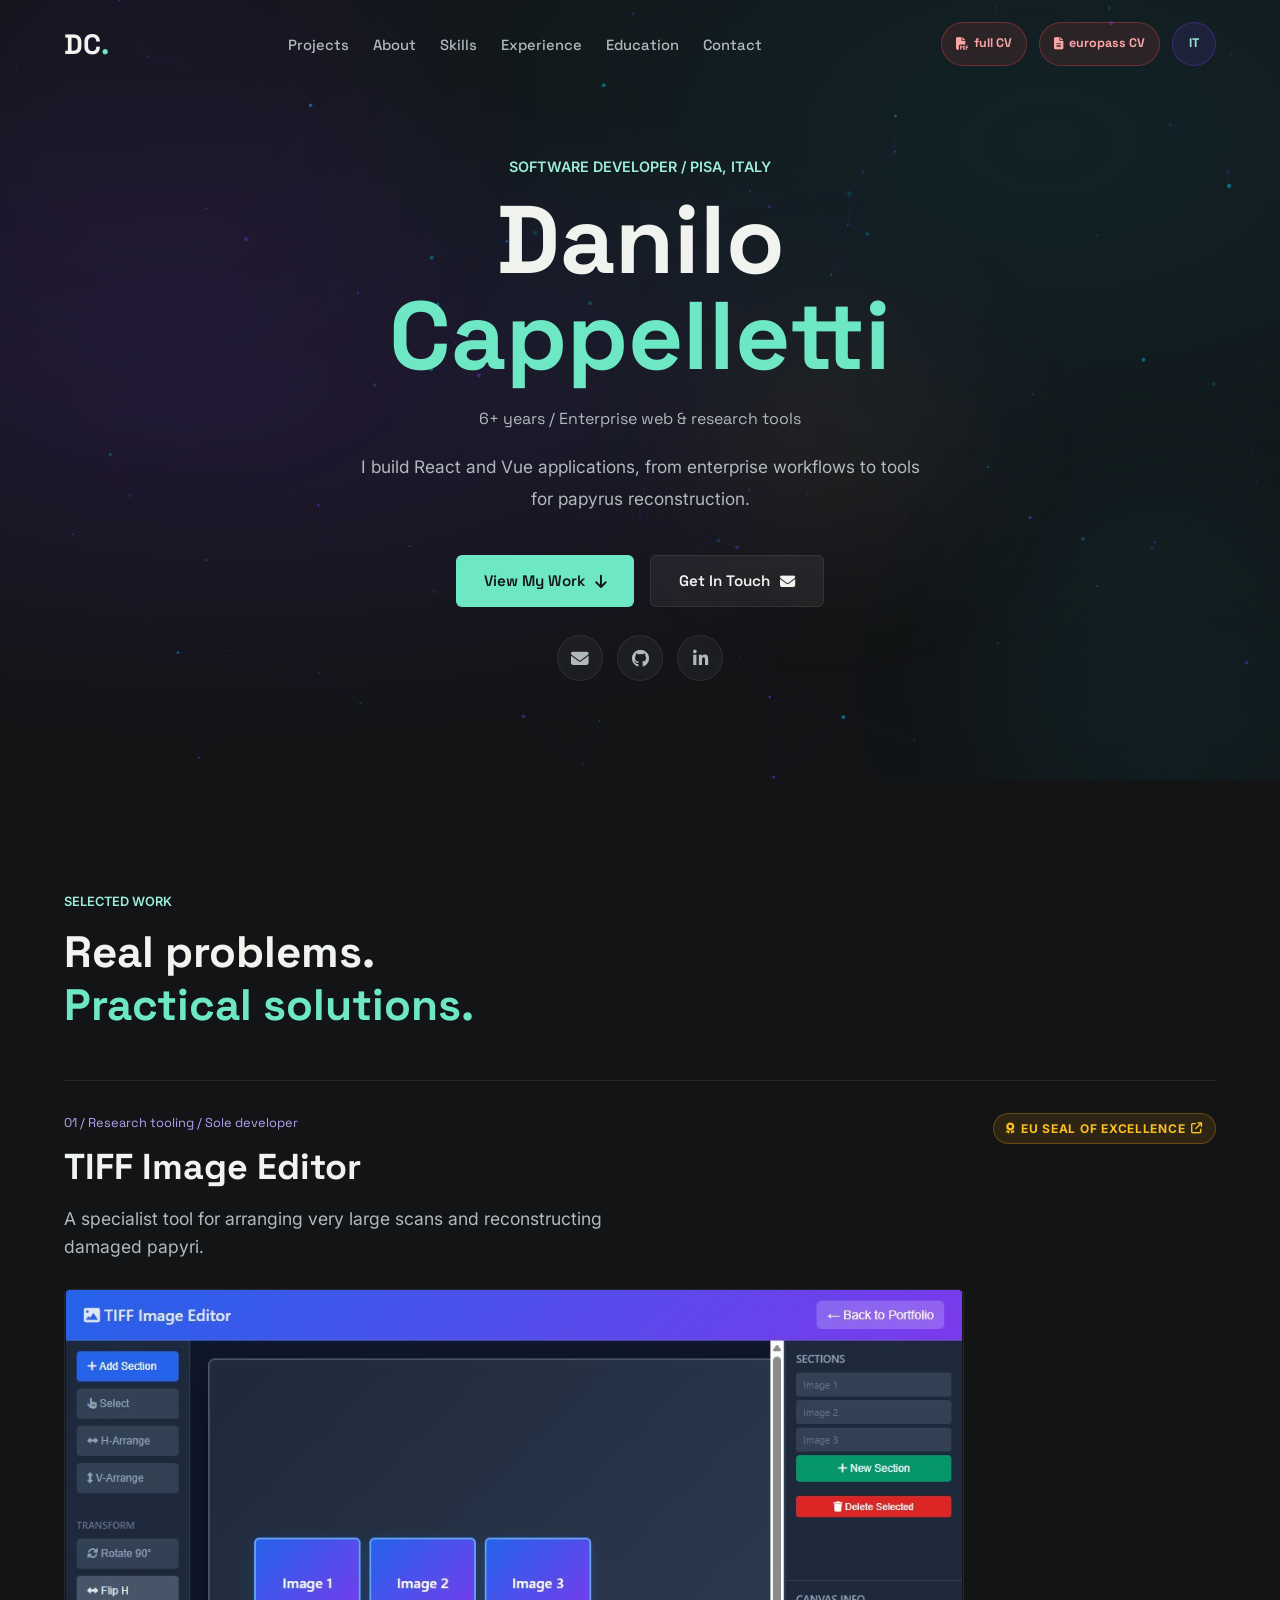
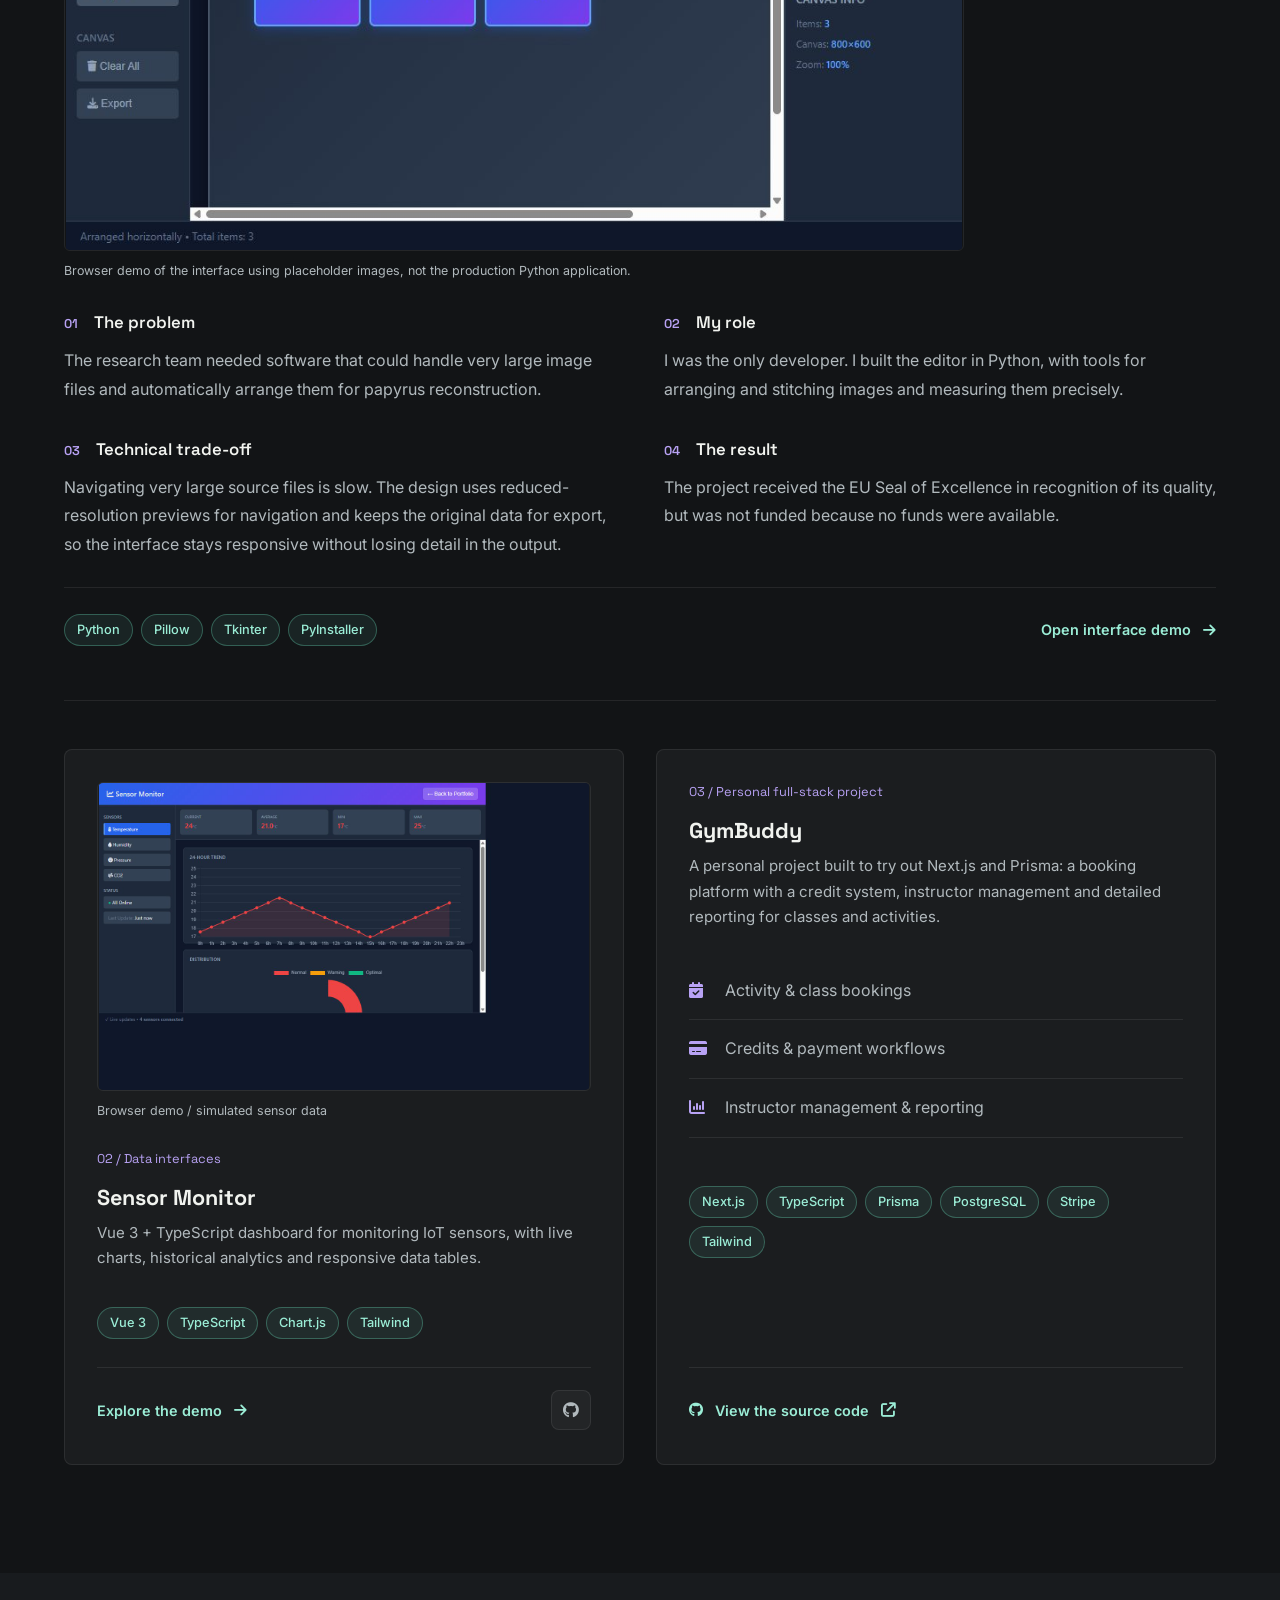
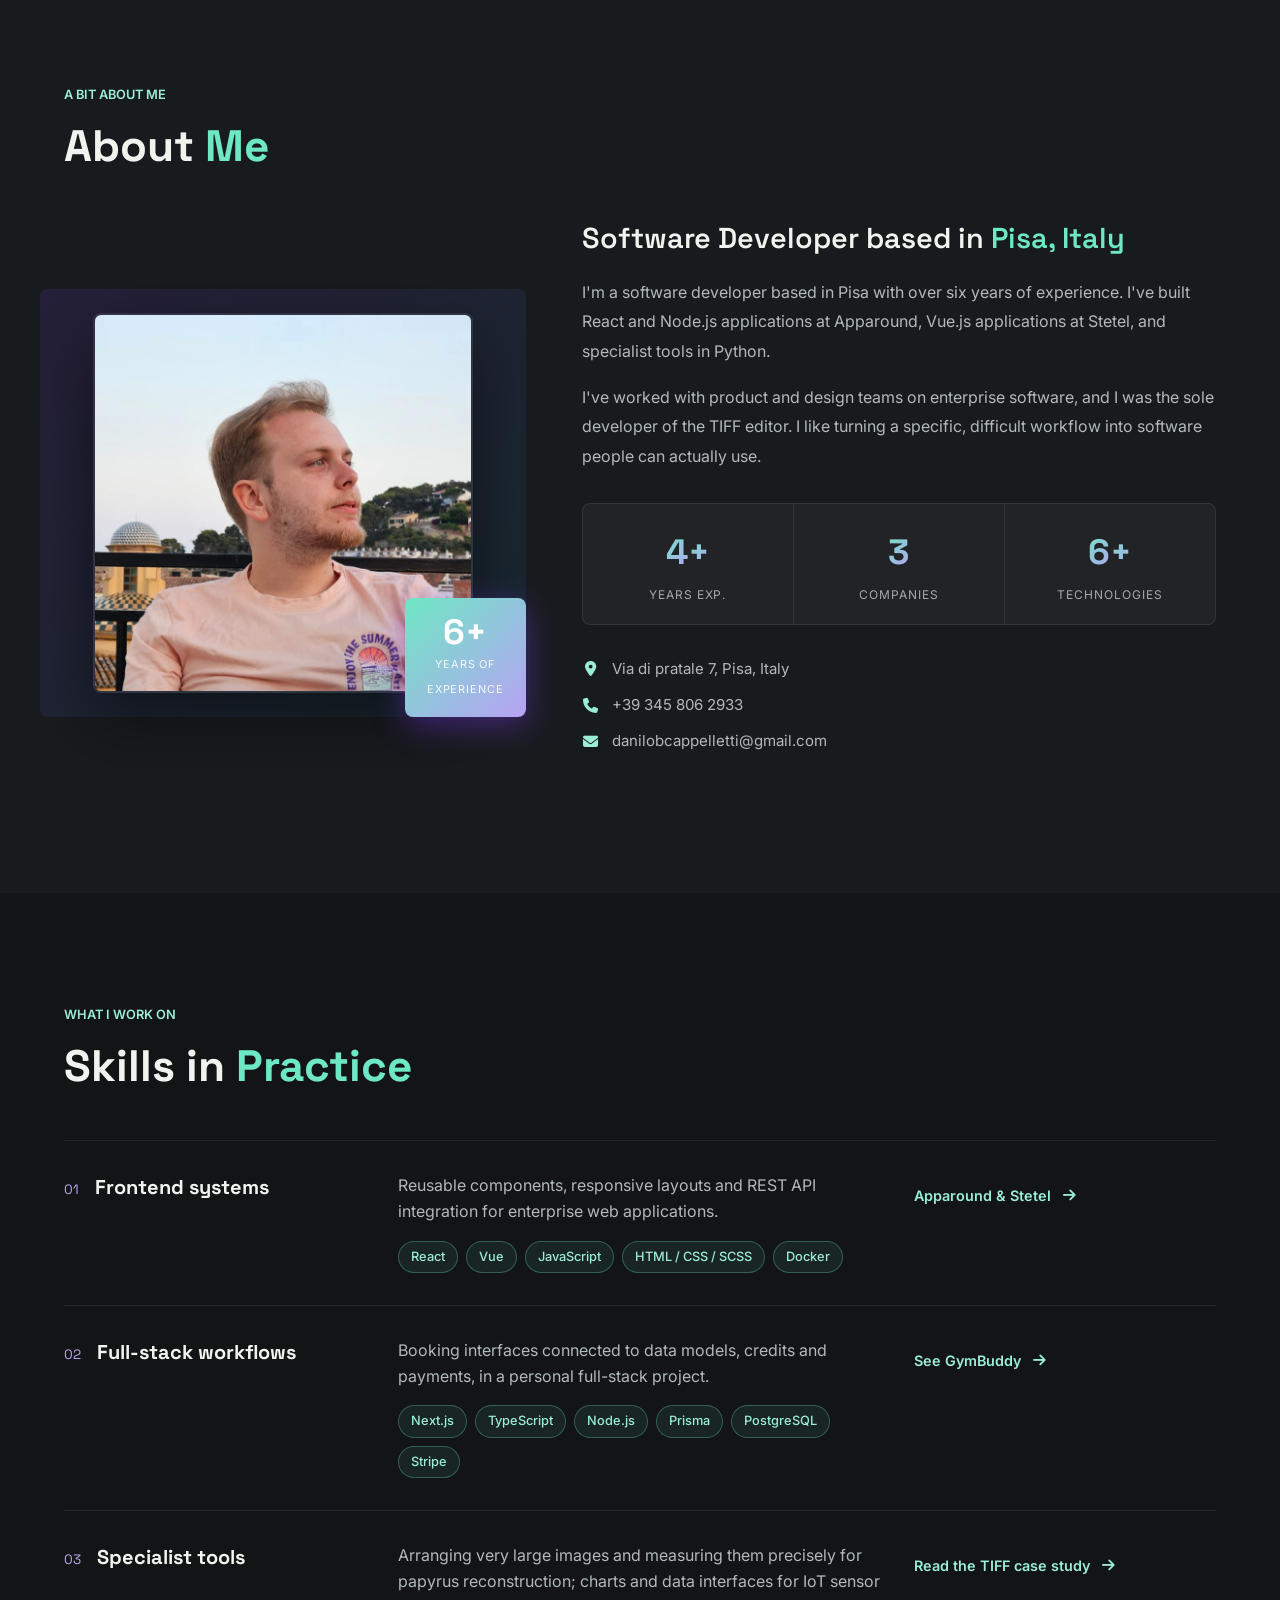
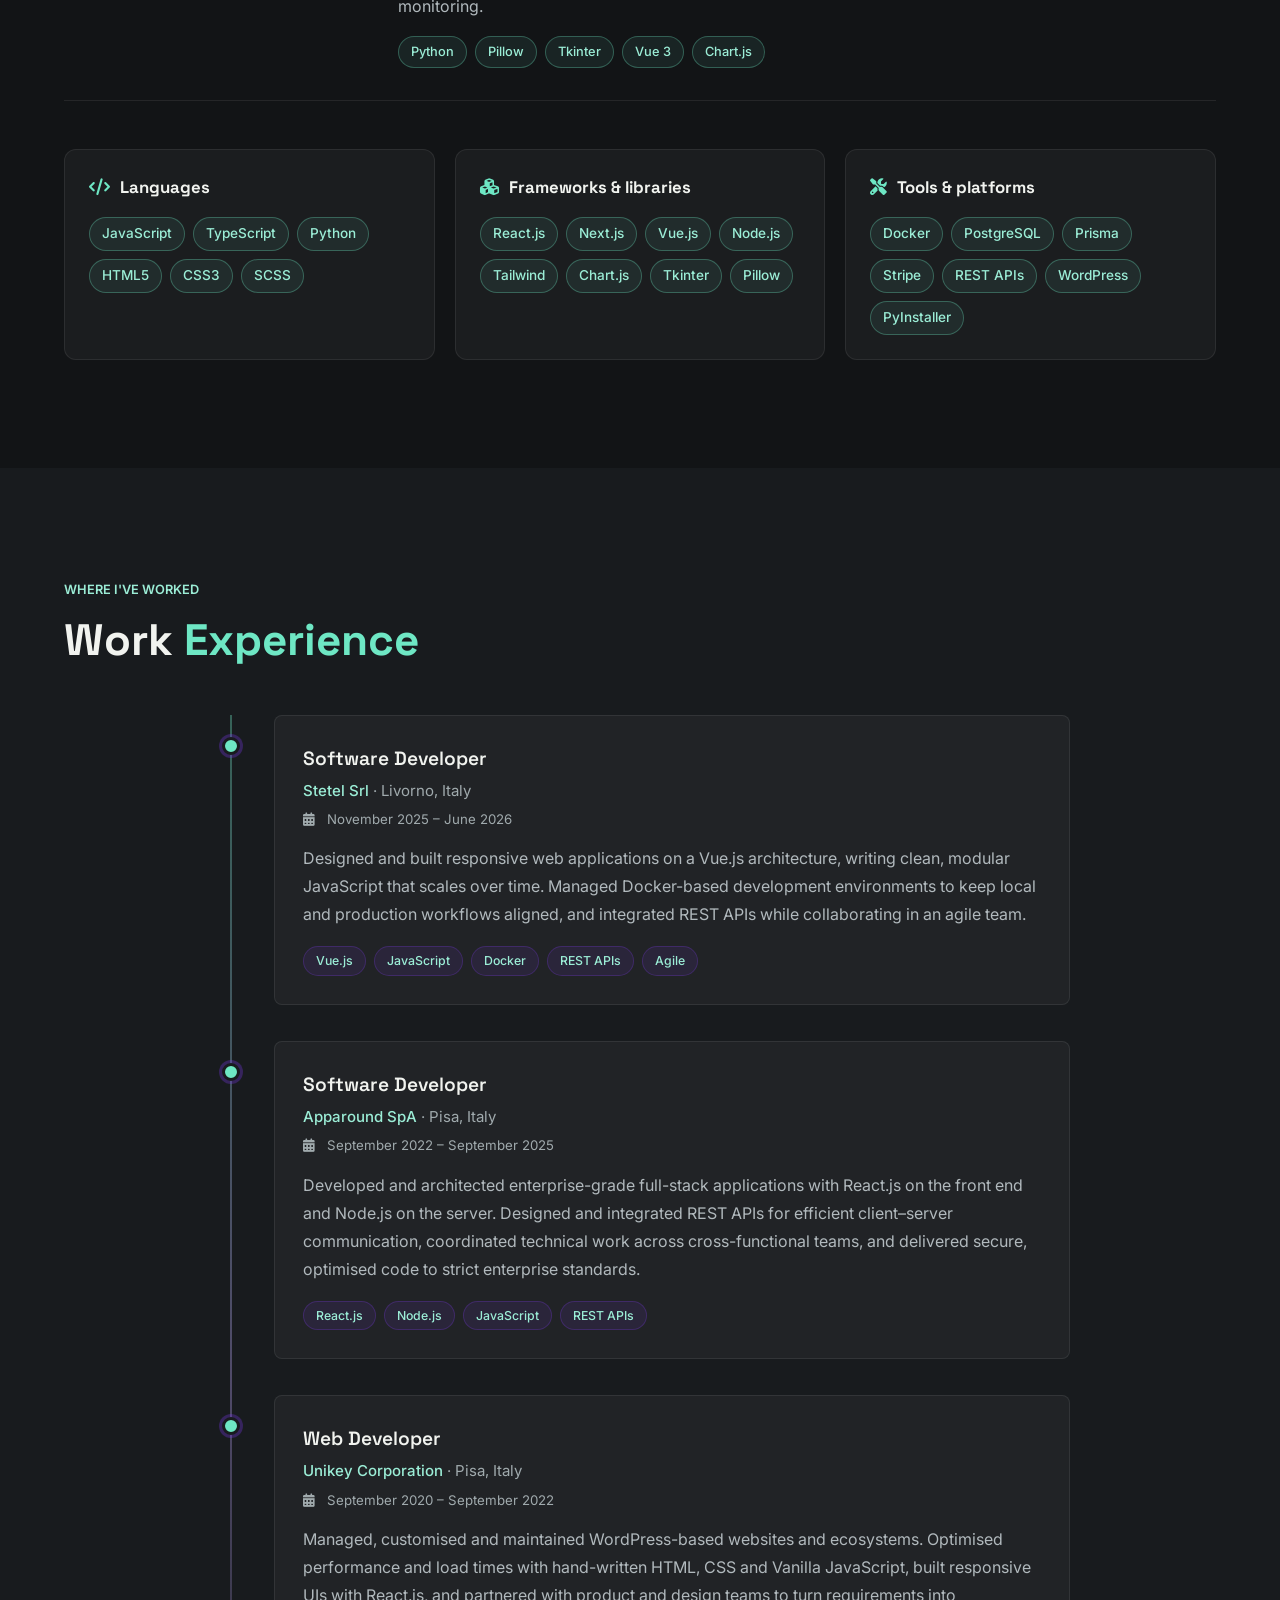
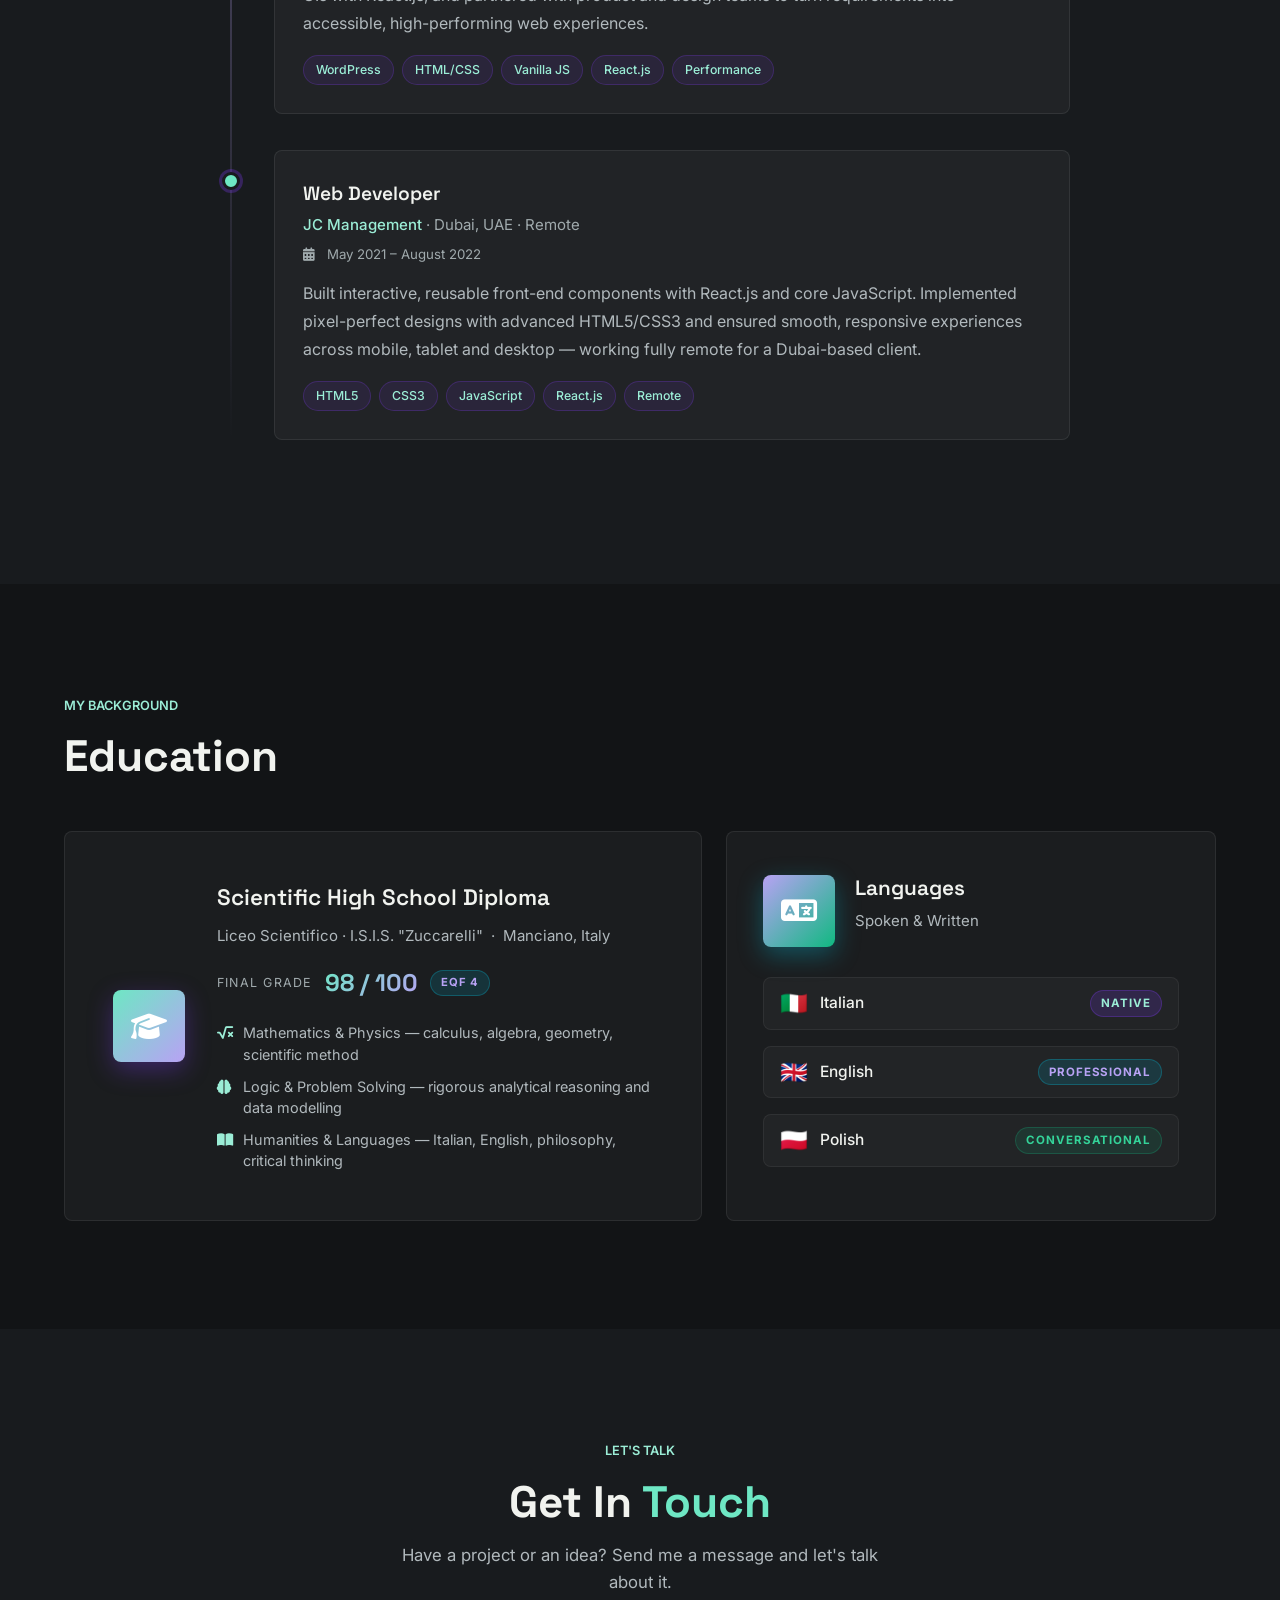
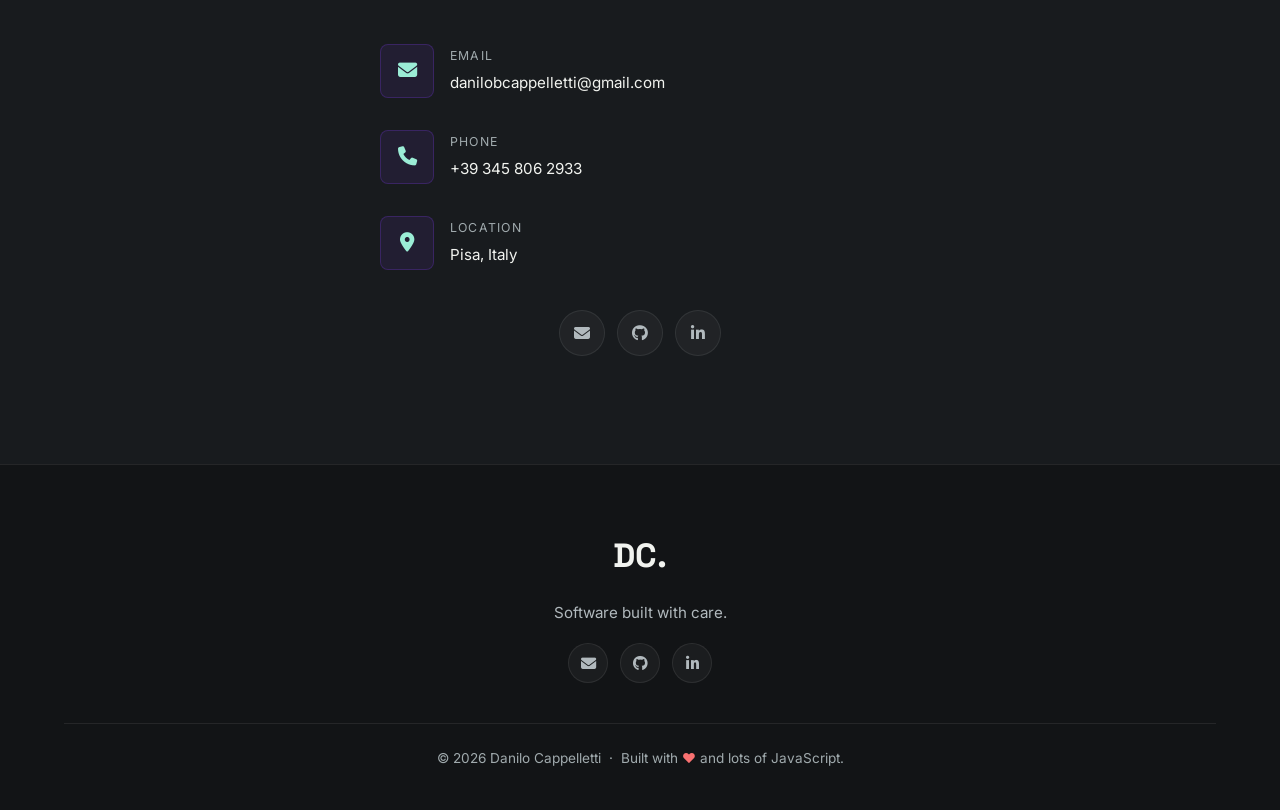
==== commit ea4c1c39: "Fix: llm readerss txt added and  little adjustments" ====
--- a/index.html
+++ b/index.html
@@ -6,28 +6,48 @@
 
   <!-- Primary meta -->
   <title>Danilo Cappelletti | Software Developer</title>
-  <meta name="description" content="Software Developer con 6+ anni di esperienza. Specializzato in React.js, Vue.js, Node.js e applicazioni web moderne. Basato a Pisa, Italia." />
+  <meta name="description" content="Danilo Cappelletti, Software Developer with 6+ years of experience. Specialised in React.js, Vue.js, Node.js and modern web applications, plus Python tools for papyrus reconstruction. Based in Pisa, Italy." />
   <meta name="author" content="Danilo Cappelletti" />
-  <meta name="keywords" content="Danilo Cappelletti, Software Developer, React, Vue.js, JavaScript, Node.js, Portfolio, Pisa" />
+  <meta name="keywords" content="Danilo Cappelletti, Software Developer, React, Next.js, Vue.js, Node.js, TypeScript, JavaScript, Python, Portfolio, Pisa" />
   <link rel="canonical" href="https://danilocappelletti.github.io/personalPortfolio/" />
+
+  <!-- Structured data for search engines and AI assistants -->
+  <script type="application/ld+json">
+  {
+    "@context": "https://schema.org",
+    "@type": "Person",
+    "name": "Danilo Cappelletti",
+    "jobTitle": "Software Developer",
+    "description": "Software Developer with 6+ years of experience building React, Vue.js and Node.js applications, and Python tools for papyrus reconstruction.",
+    "url": "https://danilocappelletti.github.io/personalPortfolio/",
+    "image": "https://danilocappelletti.github.io/personalPortfolio/assets/photo.jpg",
+    "email": "mailto:danilobcappelletti@gmail.com",
+    "telephone": "+39 345 806 2933",
+    "address": { "@type": "PostalAddress", "addressLocality": "Pisa", "addressCountry": "IT" },
+    "alumniOf": { "@type": "EducationalOrganization", "name": "I.S.I.S. Zuccarelli" },
+    "knowsAbout": ["JavaScript", "TypeScript", "Python", "React.js", "Next.js", "Vue.js", "Node.js", "Prisma", "PostgreSQL", "Docker", "REST APIs"],
+    "knowsLanguage": ["Italian", "English", "Polish"],
+    "sameAs": ["https://github.com/danilocappelletti", "https://it.linkedin.com/in/danilo-cappelletti-b9b3731a3"]
+  }
+  </script>
 
   <!-- Open Graph (WhatsApp, Facebook, LinkedIn, Telegram, email clients) -->
   <meta property="og:type"        content="website" />
   <meta property="og:url"         content="https://danilocappelletti.github.io/personalPortfolio/" />
   <meta property="og:title"       content="Danilo Cappelletti | Software Developer" />
-  <meta property="og:description" content="Software Developer con 6+ anni di esperienza. Specializzato in React.js, Vue.js, Node.js e applicazioni web moderne." />
+  <meta property="og:description" content="Software Developer with 6+ years of experience. Specialised in React.js, Vue.js, Node.js and modern web applications." />
   <meta property="og:image"       content="https://danilocappelletti.github.io/personalPortfolio/assets/photo.jpg" />
   <meta property="og:image:alt"   content="Danilo Cappelletti – Software Developer" />
   <meta property="og:image:width" content="829" />
   <meta property="og:image:height" content="1172" />
-  <meta property="og:locale"      content="it_IT" />
-  <meta property="og:locale:alternate" content="en_GB" />
+  <meta property="og:locale"      content="en_GB" />
+  <meta property="og:locale:alternate" content="it_IT" />
   <meta property="og:site_name"   content="Danilo Cappelletti Portfolio" />
 
   <!-- Twitter / X card -->
   <meta name="twitter:card"        content="summary" />
   <meta name="twitter:title"       content="Danilo Cappelletti | Software Developer" />
-  <meta name="twitter:description" content="Software Developer con 6+ anni di esperienza. React.js, Vue.js, Node.js." />
+  <meta name="twitter:description" content="Software Developer with 6+ years of experience. React.js, Vue.js, Node.js." />
   <meta name="twitter:image"       content="https://danilocappelletti.github.io/personalPortfolio/assets/photo.jpg" />
   <meta name="twitter:image:alt"   content="Danilo Cappelletti – Software Developer" />
 
@@ -65,8 +85,8 @@
         <li><a href="#contact"    class="nav-link" data-i18n="nav-contact">Contact</a></li>
       </ul>
       <div class="nav-actions">
-        <a class="pdf-btn" href="portfolio_en.pdf" download="Danilo_Cappelletti_Portfolio_en.pdf" aria-label="Download PDF">
-          <i class="fas fa-file-pdf"></i><span>PDF</span>
+        <a class="pdf-btn" href="portfolio_en.pdf" download="Danilo_Cappelletti_Portfolio_en.pdf" aria-label="Download full CV (PDF)">
+          <i class="fas fa-file-pdf"></i><span>full CV</span>
         </a>
         <a class="pdf-btn europass-btn" href="europass_en.pdf" download="Danilo_Cappelletti_Europass_CV_en.pdf" aria-label="Download Europass CV">
           <i class="fas fa-file-lines"></i><span>europass CV</span>
@@ -96,7 +116,7 @@
       </p>
       <div class="hero-cta">
         <a href="#projects" class="btn btn-primary">
-          <span data-i18n="hero-cta-explore">View Selected Work</span>
+          <span data-i18n="hero-cta-explore">View My Work</span>
           <i class="fas fa-arrow-down"></i>
         </a>
         <a href="#contact" class="btn btn-glass">
@@ -134,20 +154,20 @@
             <p class="featured-intro" data-i18n="projects-tiff-desc">A specialist tool for arranging very large scans and reconstructing damaged papyri.</p>
           </div>
           <a href="https://research-and-innovation.ec.europa.eu/funding/funding-opportunities/seal-excellence_en" target="_blank" rel="noopener noreferrer" class="award-badge">
-            <i class="fas fa-award" aria-hidden="true"></i><span data-i18n="projects-award">Project: Seal of Excellence</span><i class="fas fa-arrow-up-right-from-square" aria-hidden="true"></i>
+            <i class="fas fa-award" aria-hidden="true"></i><span data-i18n="projects-award">EU Seal of Excellence</span><i class="fas fa-arrow-up-right-from-square" aria-hidden="true"></i>
           </a>
         </div>
         <figure class="project-preview featured-preview">
           <a href="tiff-demo.html" aria-label="Open TIFF interface demo">
             <img src="assets/tiff-demo-preview.jpg" alt="TIFF interface demo with three image placeholders arranged horizontally, a toolbar and a sections panel" width="1010" height="631" loading="lazy" />
           </a>
-          <figcaption data-i18n="tiff-caption">Browser interface demo with placeholder images, not the production Python application.</figcaption>
+          <figcaption data-i18n="tiff-caption">Browser demo of the interface using placeholder images, not the production Python application.</figcaption>
         </figure>
         <dl class="case-study">
-          <div><dt><span aria-hidden="true">01</span> <span data-i18n="case-problem">The problem</span></dt><dd data-i18n="tiff-problem">The research workflow needed suitable software to work with very large image files and automatically arrange them for papyrus reconstruction.</dd></div>
-          <div><dt><span aria-hidden="true">02</span> <span data-i18n="case-role">My contribution</span></dt><dd data-i18n="tiff-role">I was the sole developer, building the editor and its image arrangement, stitching and precision measurement tools in Python.</dd></div>
-          <div><dt><span aria-hidden="true">03</span> <span data-i18n="case-decision">Technical trade-off</span></dt><dd data-i18n="tiff-decision">Large source files make interactive navigation costly. The documented design uses reduced-resolution image previews for navigation, while keeping original-resolution data for export: responsiveness without sacrificing output detail.</dd></div>
-          <div><dt><span aria-hidden="true">04</span> <span data-i18n="case-result">The result</span></dt><dd data-i18n="tiff-result">The project received the EU Seal of Excellence, recognising its quality. It did not receive funding because funds were unavailable.</dd></div>
+          <div><dt><span aria-hidden="true">01</span> <span data-i18n="case-problem">The problem</span></dt><dd data-i18n="tiff-problem">The research team needed software that could handle very large image files and automatically arrange them for papyrus reconstruction.</dd></div>
+          <div><dt><span aria-hidden="true">02</span> <span data-i18n="case-role">My role</span></dt><dd data-i18n="tiff-role">I was the only developer. I built the editor in Python, with tools for arranging and stitching images and measuring them precisely.</dd></div>
+          <div><dt><span aria-hidden="true">03</span> <span data-i18n="case-decision">Technical trade-off</span></dt><dd data-i18n="tiff-decision">Navigating very large source files is slow. The design uses reduced-resolution previews for navigation and keeps the original data for export, so the interface stays responsive without losing detail in the output.</dd></div>
+          <div><dt><span aria-hidden="true">04</span> <span data-i18n="case-result">The result</span></dt><dd data-i18n="tiff-result">The project received the EU Seal of Excellence in recognition of its quality, but was not funded because no funds were available.</dd></div>
         </dl>
         <div class="project-bottom">
           <ul class="capability-stack" aria-label="Technologies"><li>Python</li><li>Pillow</li><li>Tkinter</li><li>PyInstaller</li></ul>
@@ -163,7 +183,7 @@
           </figure>
           <p class="project-kicker" data-i18n="sensor-kicker">02 / Data interfaces</p>
           <h3 class="project-name">Sensor Monitor</h3>
-          <p class="project-description" data-i18n="projects-sensor-desc">A Vue 3 and TypeScript dashboard for IoT monitoring, with live charts, historical analytics and responsive data tables.</p>
+          <p class="project-description" data-i18n="projects-sensor-desc">Vue 3 + TypeScript dashboard for monitoring IoT sensors, with live charts, historical analytics and responsive data tables.</p>
           <ul class="capability-stack" aria-label="Technologies"><li>Vue 3</li><li>TypeScript</li><li>Chart.js</li><li>Tailwind</li></ul>
           <div class="project-bottom">
             <a class="evidence-link" href="sensor-demo.html"><span data-i18n="sensor-demo-link">Explore the demo</span><i class="fas fa-arrow-right" aria-hidden="true"></i></a>
@@ -173,7 +193,7 @@
         <article id="project-gymbuddy" class="project-card">
           <p class="project-kicker" data-i18n="gym-kicker">03 / Personal full-stack project</p>
           <h3 class="project-name">GymBuddy</h3>
-          <p class="project-description" data-i18n="projects-gymbuddy-desc">A booking platform built to explore Next.js and Prisma: activity bookings, credit systems, instructor management and reporting.</p>
+          <p class="project-description" data-i18n="projects-gymbuddy-desc">A personal project built to try out Next.js and Prisma: a booking platform with a credit system, instructor management and detailed reporting for classes and activities.</p>
           <ul class="project-scope">
             <li><i class="fas fa-calendar-check" aria-hidden="true"></i><span data-i18n="gym-bookings">Activity &amp; class bookings</span></li>
             <li><i class="fas fa-credit-card" aria-hidden="true"></i><span data-i18n="gym-payments">Credits &amp; payment workflows</span></li>
@@ -181,7 +201,7 @@
           </ul>
           <ul class="capability-stack" aria-label="Technologies"><li>Next.js</li><li>TypeScript</li><li>Prisma</li><li>PostgreSQL</li><li>Stripe</li><li>Tailwind</li></ul>
           <div class="project-bottom">
-            <a class="evidence-link" href="https://github.com/danilocappelletti/GymBuddy" target="_blank" rel="noopener noreferrer"><i class="fab fa-github" aria-hidden="true"></i><span data-i18n="gym-source">Explore the source</span><i class="fas fa-arrow-up-right-from-square" aria-hidden="true"></i></a>
+            <a class="evidence-link" href="https://github.com/danilocappelletti/GymBuddy" target="_blank" rel="noopener noreferrer"><i class="fab fa-github" aria-hidden="true"></i><span data-i18n="gym-source">View the source code</span><i class="fas fa-arrow-up-right-from-square" aria-hidden="true"></i></a>
           </div>
         </article>
       </div>
@@ -192,7 +212,7 @@
   <section id="about" class="about section">
     <div class="container">
       <div class="section-header" data-aos="fade-up">
-        <span class="section-tag" data-i18n="about-tag">Get to know me</span>
+        <span class="section-tag" data-i18n="about-tag">A bit about me</span>
         <h2 class="section-title" data-i18n-html="about-title">About <span class="gradient-text">Me</span></h2>
       </div>
       <div class="about-grid">
@@ -210,12 +230,10 @@
         <div class="about-content" data-aos="fade-left">
           <h3 data-i18n-html="about-heading">Software Developer based in <span class="gradient-text">Pisa, Italy</span></h3>
           <p class="about-bio" data-i18n="about-bio-1">
-            I am a software developer based in Pisa with over six years of experience. My work spans
-            React and Node.js applications at Apparound, Vue.js development at Stetel, and specialist Python tools.
+            I'm a software developer based in Pisa with over six years of experience. I've built React and Node.js applications at Apparound, Vue.js applications at Stetel, and specialist tools in Python.
           </p>
           <p class="about-bio" data-i18n="about-bio-2">
-            I have worked with product and design teams on enterprise software and taken sole ownership
-            of the TIFF editor. I enjoy turning a specific, difficult workflow into software people can use.
+            I've worked with product and design teams on enterprise software, and I was the sole developer of the TIFF editor. I like turning a specific, difficult workflow into software people can actually use.
           </p>
           <div class="about-stats">
             <div class="stat">
@@ -254,8 +272,8 @@
   <section id="skills" class="skills section">
     <div class="container">
       <div class="section-header" data-aos="fade-up">
-        <span class="section-tag" data-i18n="skills-tag">Skills, applied</span>
-        <h2 class="section-title" data-i18n-html="skills-title">Engineering in <span class="gradient-text">Practice</span></h2>
+        <span class="section-tag" data-i18n="skills-tag">What I work on</span>
+        <h2 class="section-title" data-i18n-html="skills-title">Skills in <span class="gradient-text">Practice</span></h2>
       </div>
       <div class="capability-list">
         <article class="capability">
@@ -269,20 +287,35 @@
         <article class="capability">
           <div class="capability-heading"><span class="capability-number" aria-hidden="true">02</span><h3 data-i18n="skills-fullstack-title">Full-stack workflows</h3></div>
           <div>
-            <p data-i18n="skills-fullstack-desc">Connecting booking interfaces to data models, credit systems and payments in a personal full-stack project.</p>
+            <p data-i18n="skills-fullstack-desc">Booking interfaces connected to data models, credits and payments, in a personal full-stack project.</p>
             <ul class="capability-stack" aria-label="Technologies"><li>Next.js</li><li>TypeScript</li><li>Node.js</li><li>Prisma</li><li>PostgreSQL</li><li>Stripe</li></ul>
           </div>
-          <a class="evidence-link" href="#project-gymbuddy"><span data-i18n="skills-fullstack-proof">Explore GymBuddy</span><i class="fas fa-arrow-right" aria-hidden="true"></i></a>
+          <a class="evidence-link" href="#project-gymbuddy"><span data-i18n="skills-fullstack-proof">See GymBuddy</span><i class="fas fa-arrow-right" aria-hidden="true"></i></a>
         </article>
         <article class="capability">
           <div class="capability-heading"><span class="capability-number" aria-hidden="true">03</span><h3 data-i18n="skills-tools-title">Specialist tools</h3></div>
           <div>
-            <p data-i18n="skills-tools-desc">Large-image arrangement and precision measurement for papyrus reconstruction; charts and sensor data interfaces for IoT monitoring.</p>
+            <p data-i18n="skills-tools-desc">Arranging very large images and measuring them precisely for papyrus reconstruction; charts and data interfaces for IoT sensor monitoring.</p>
             <ul class="capability-stack" aria-label="Technologies"><li>Python</li><li>Pillow</li><li>Tkinter</li><li>Vue 3</li><li>Chart.js</li></ul>
           </div>
           <a class="evidence-link" href="#project-tiff"><span data-i18n="skills-tools-proof">Read the TIFF case study</span><i class="fas fa-arrow-right" aria-hidden="true"></i></a>
         </article>
       </div>
+
+                <div class="stack-grid" data-aos="fade-up">
+                  <div class="stack-card">
+                    <h3 class="stack-title"><i class="fas fa-code" aria-hidden="true"></i><span data-i18n="stack-langs">Languages</span></h3>
+                    <ul class="stack-chips"><li>JavaScript</li><li>TypeScript</li><li>Python</li><li>HTML5</li><li>CSS3</li><li>SCSS</li></ul>
+                  </div>
+                  <div class="stack-card">
+                    <h3 class="stack-title"><i class="fas fa-cubes" aria-hidden="true"></i><span data-i18n="stack-frameworks">Frameworks &amp; libraries</span></h3>
+                    <ul class="stack-chips"><li>React.js</li><li>Next.js</li><li>Vue.js</li><li>Node.js</li><li>Tailwind</li><li>Chart.js</li><li>Tkinter</li><li>Pillow</li></ul>
+                  </div>
+                  <div class="stack-card">
+                    <h3 class="stack-title"><i class="fas fa-screwdriver-wrench" aria-hidden="true"></i><span data-i18n="stack-tools">Tools &amp; platforms</span></h3>
+                    <ul class="stack-chips"><li>Docker</li><li>PostgreSQL</li><li>Prisma</li><li>Stripe</li><li>REST APIs</li><li>WordPress</li><li>PyInstaller</li></ul>
+                  </div>
+                </div>
     </div>
   </section>
 
@@ -309,7 +342,7 @@
             <span class="timeline-date"><i class="fas fa-calendar-alt"></i>&nbsp;November 2025 – June 2026</span>
             <p class="timeline-desc" data-i18n="exp-job1-desc">
               Designed and built responsive web applications on a Vue.js architecture, writing clean,
-              modular JavaScript for long-term scalability. Managed Docker-based development environments
+              modular JavaScript that scales over time. Managed Docker-based development environments
               to keep local and production workflows aligned, and integrated REST APIs while collaborating
               in an agile team.
             </p>
@@ -472,7 +505,7 @@
       <div class="section-header" data-aos="fade-up">
         <span class="section-tag" data-i18n="contact-tag">Let's talk</span>
         <h2 class="section-title" data-i18n-html="contact-title">Get In <span class="gradient-text">Touch</span></h2>
-        <p class="section-subtitle" data-i18n="contact-subtitle">Have a project in mind? I'd love to hear about it. Send me a message and let's make it happen.</p>
+        <p class="section-subtitle" data-i18n="contact-subtitle">Have a project or an idea? Send me a message and let's talk about it.</p>
       </div>
 
       <div class="contact-centered" data-aos="fade-up">
@@ -512,7 +545,7 @@
     <div class="container">
       <div class="footer-top">
         <a href="#hero" class="footer-logo">DC<span class="dot">.</span></a>
-        <p class="footer-tagline" data-i18n="footer-tagline">Crafting digital experiences with passion &amp; precision.</p>
+        <p class="footer-tagline" data-i18n="footer-tagline">Software built with care.</p>
         <div class="footer-socials">
           <a href="mailto:danilobcappelletti@gmail.com" aria-label="Email"><i class="fas fa-envelope"></i></a>
           <a href="https://github.com/danilocappelletti" target="_blank" rel="noopener noreferrer" aria-label="GitHub"><i class="fab fa-github"></i></a>
--- a/style.css
+++ b/style.css
@@ -522,12 +522,20 @@
 .capability-number { color:var(--secondary); font-family:var(--font-h); font-size:.85rem; }
 .capability h3 { font-family:var(--font-h); font-size:1.25rem; line-height:1.4; }
 .capability p { color:var(--text-muted); }
-.capability-stack { display:flex; flex-wrap:wrap; gap:8px 18px; margin-top:16px; font-size:.8rem; color:var(--text); }
+.capability-stack { display:flex; flex-wrap:wrap; gap:8px; margin-top:16px; font-size:.8rem; color:var(--text); }
+.capability-stack li, .stack-chips li { padding:5px 12px; border-radius:100px; background:rgba(110,231,196,.08); border:1px solid rgba(110,231,196,.3); color:var(--primary-light); font-weight:500; white-space:nowrap; }
+.stack-grid { display:grid; grid-template-columns:repeat(3,minmax(0,1fr)); gap:20px; margin-top:48px; }
+.stack-card { background:var(--card); border:1px solid var(--border); border-radius:12px; padding:24px; transition:border-color var(--t), transform var(--t); }
+.stack-card:hover { border-color:var(--border-h); transform:translateY(-2px); }
+.stack-title { display:flex; align-items:center; gap:10px; font-family:var(--font-h); font-size:1.05rem; margin-bottom:16px; }
+.stack-title i { color:var(--primary); }
+.stack-chips { list-style:none; display:flex; flex-wrap:wrap; gap:8px; font-size:.85rem; }
 .evidence-link { display:inline-flex; align-items:center; gap:12px; min-height:44px; color:var(--primary-light); font-size:.9rem; font-weight:600; text-underline-offset:5px; }
 .evidence-link:hover { color:var(--text); text-decoration:underline; }
 
 @media (max-width:900px) {
   .capability { grid-template-columns:minmax(0,1fr); gap:16px; }
+  .stack-grid { grid-template-columns:minmax(0,1fr); }
 }
 
 .skills-grid {
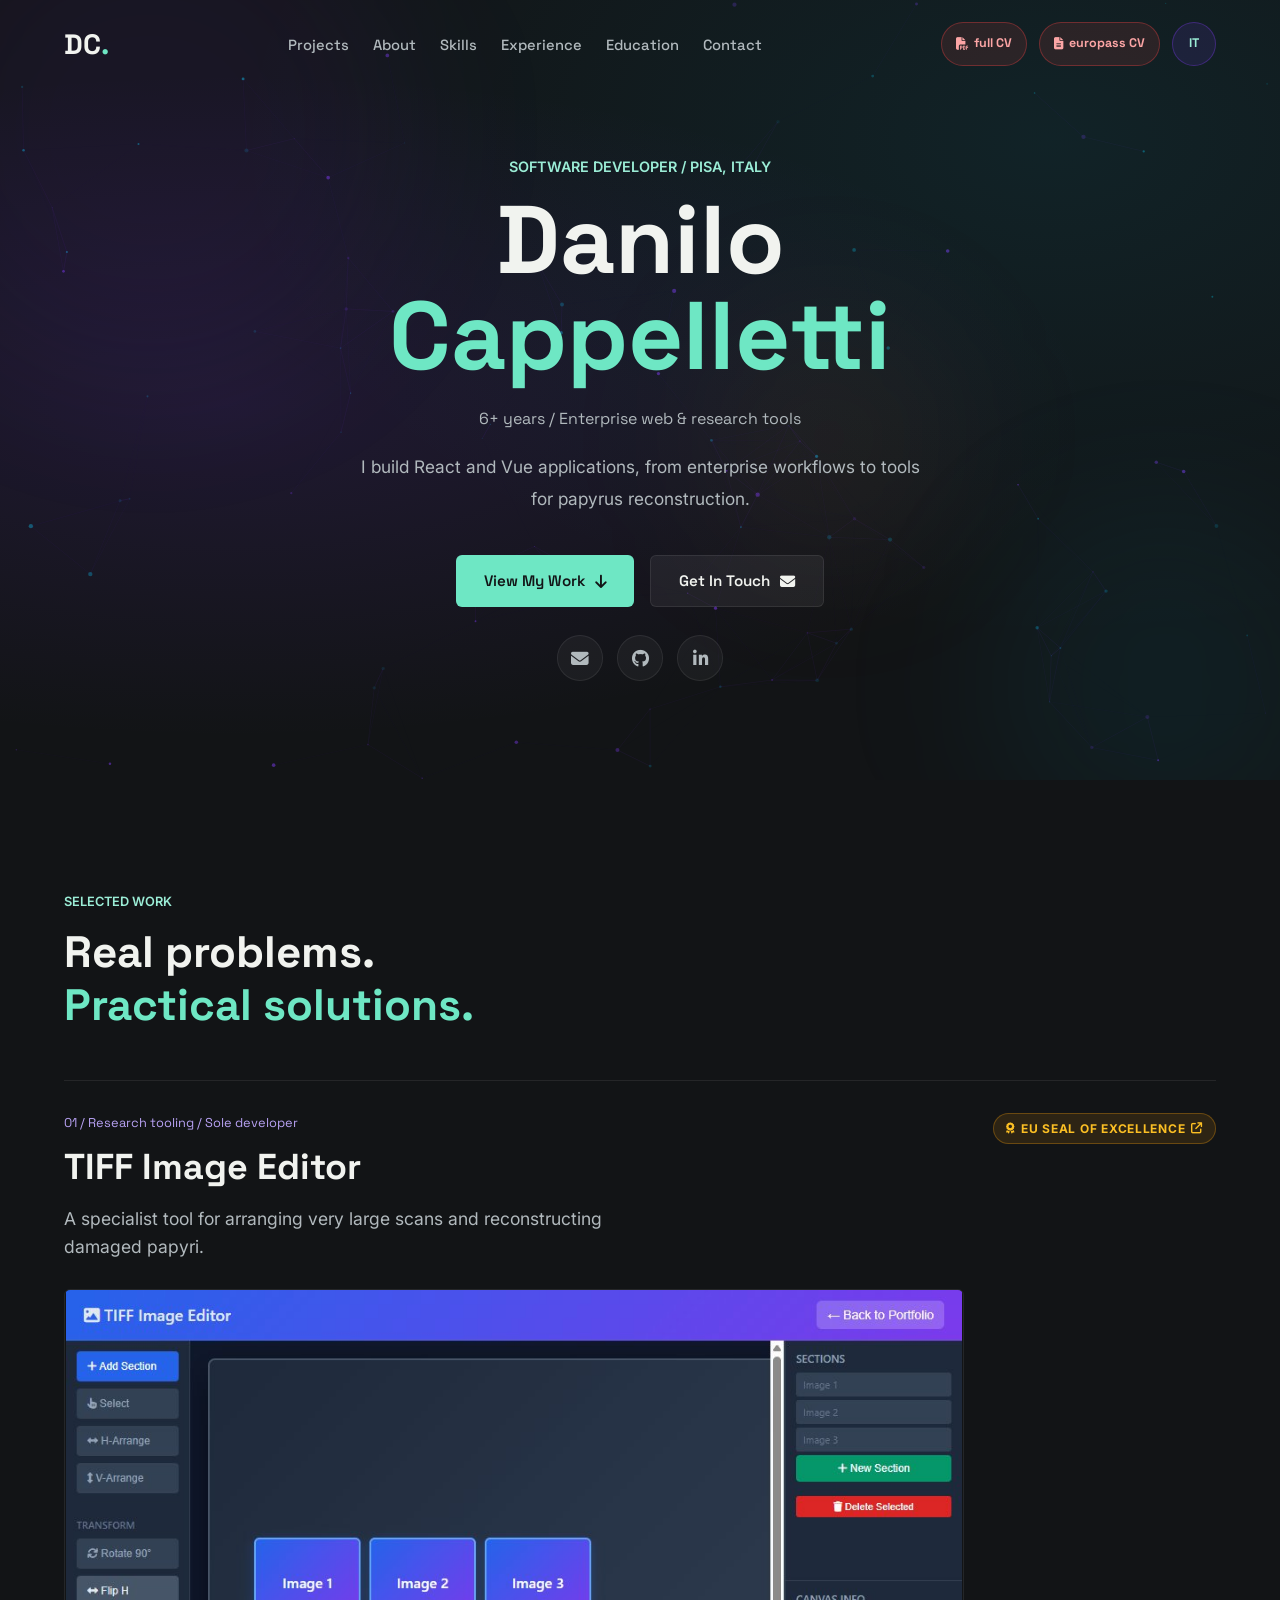
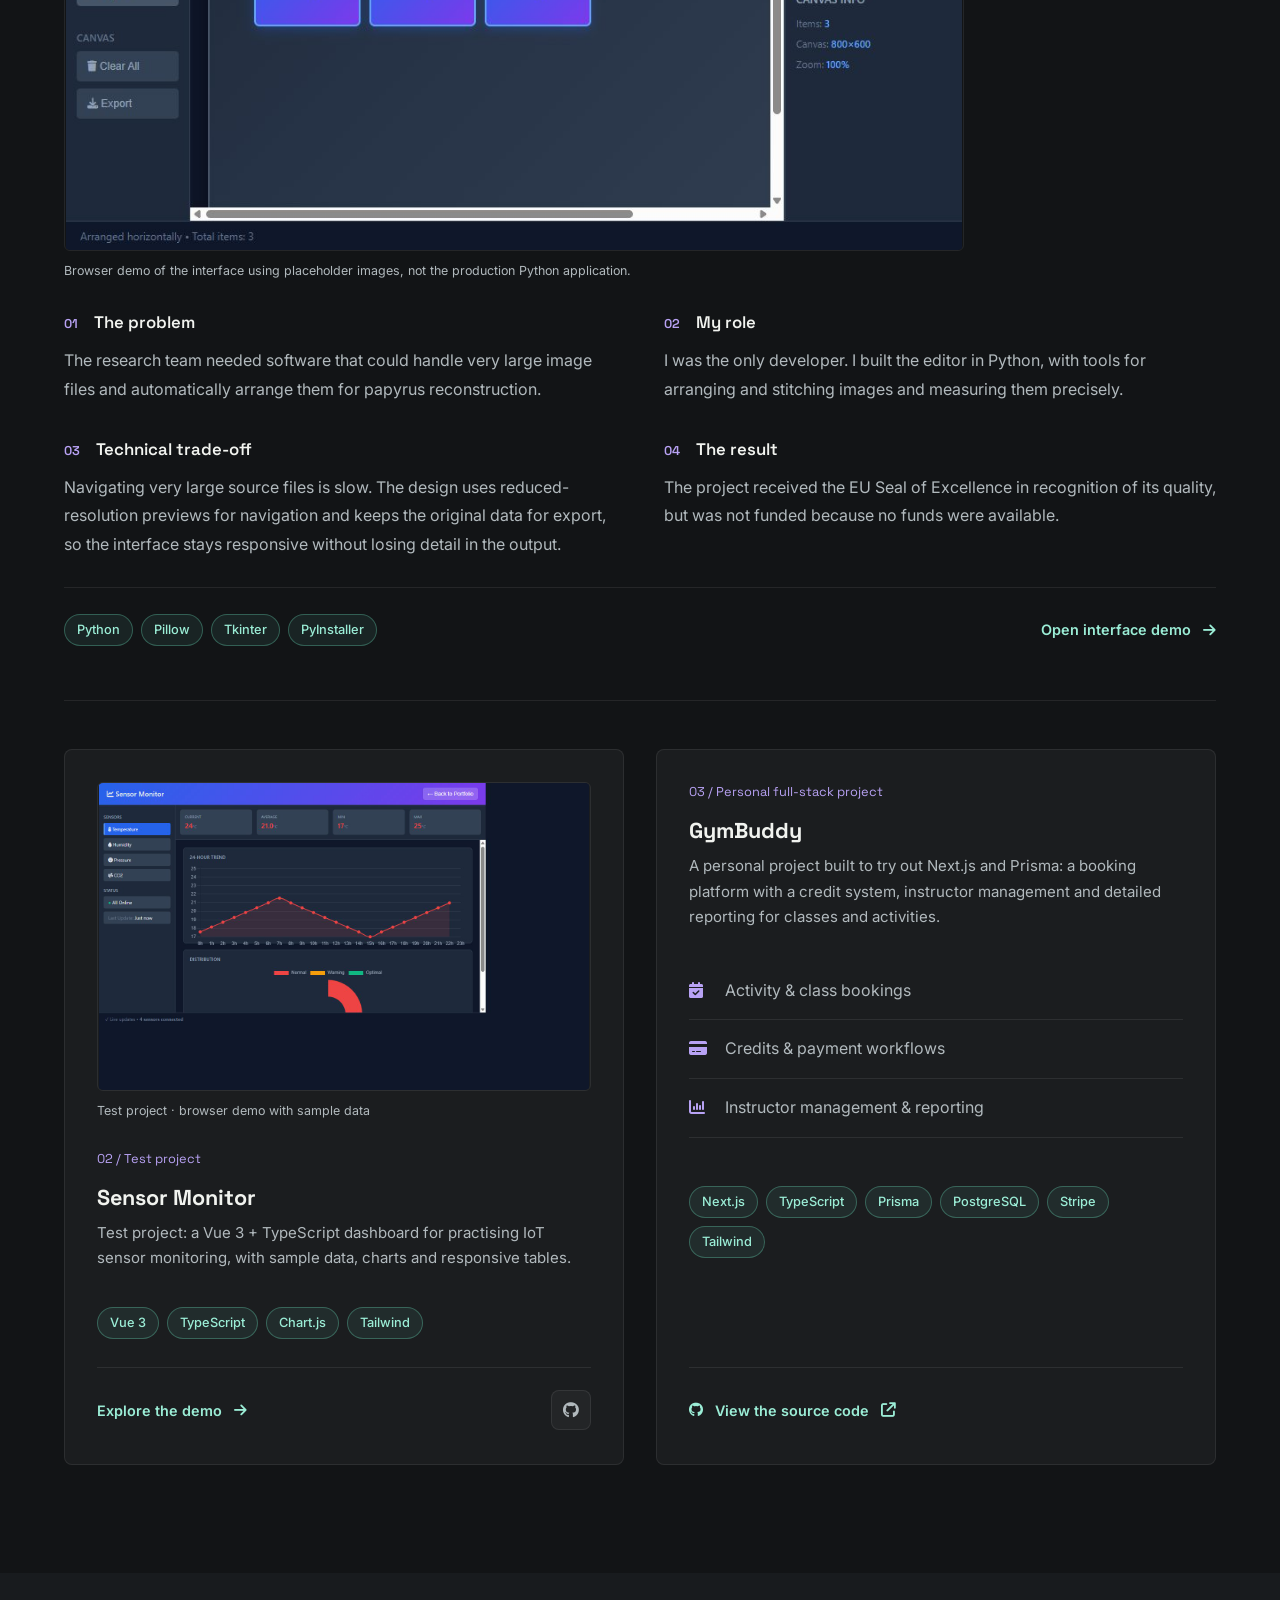
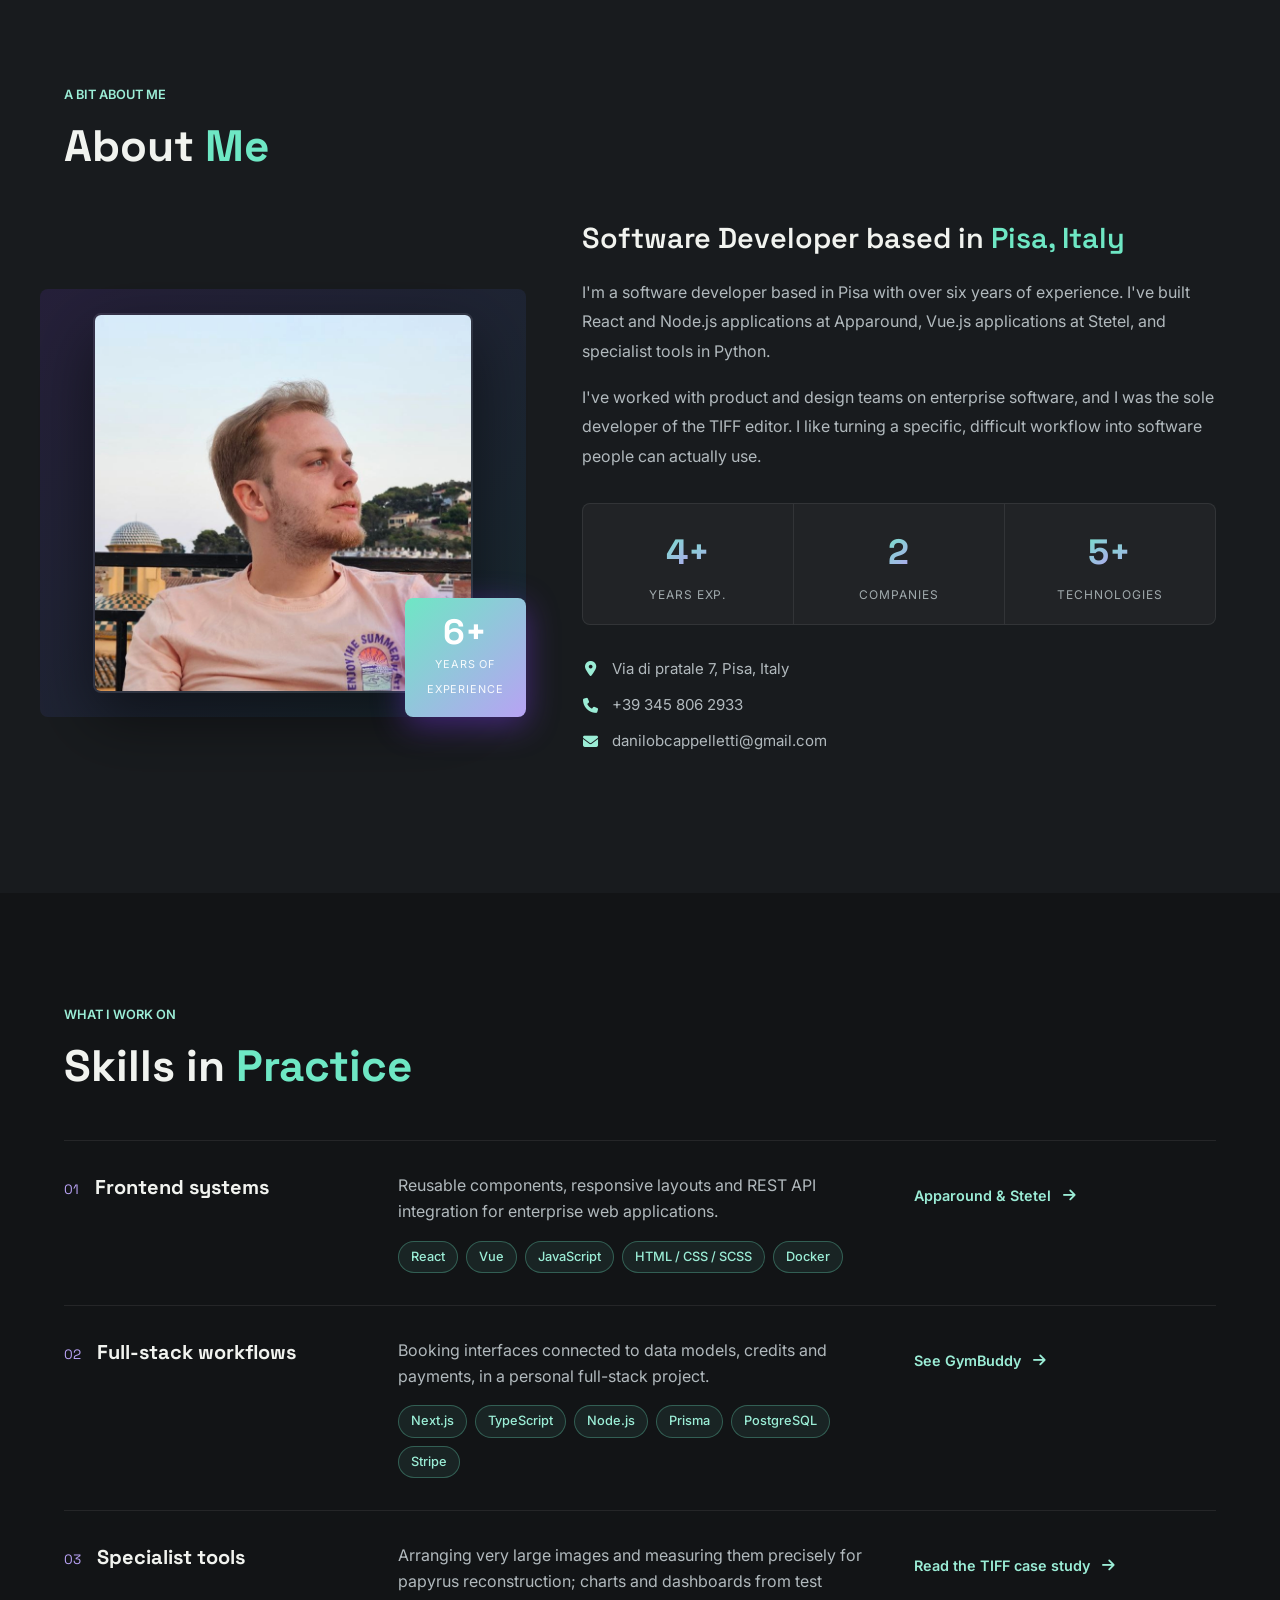
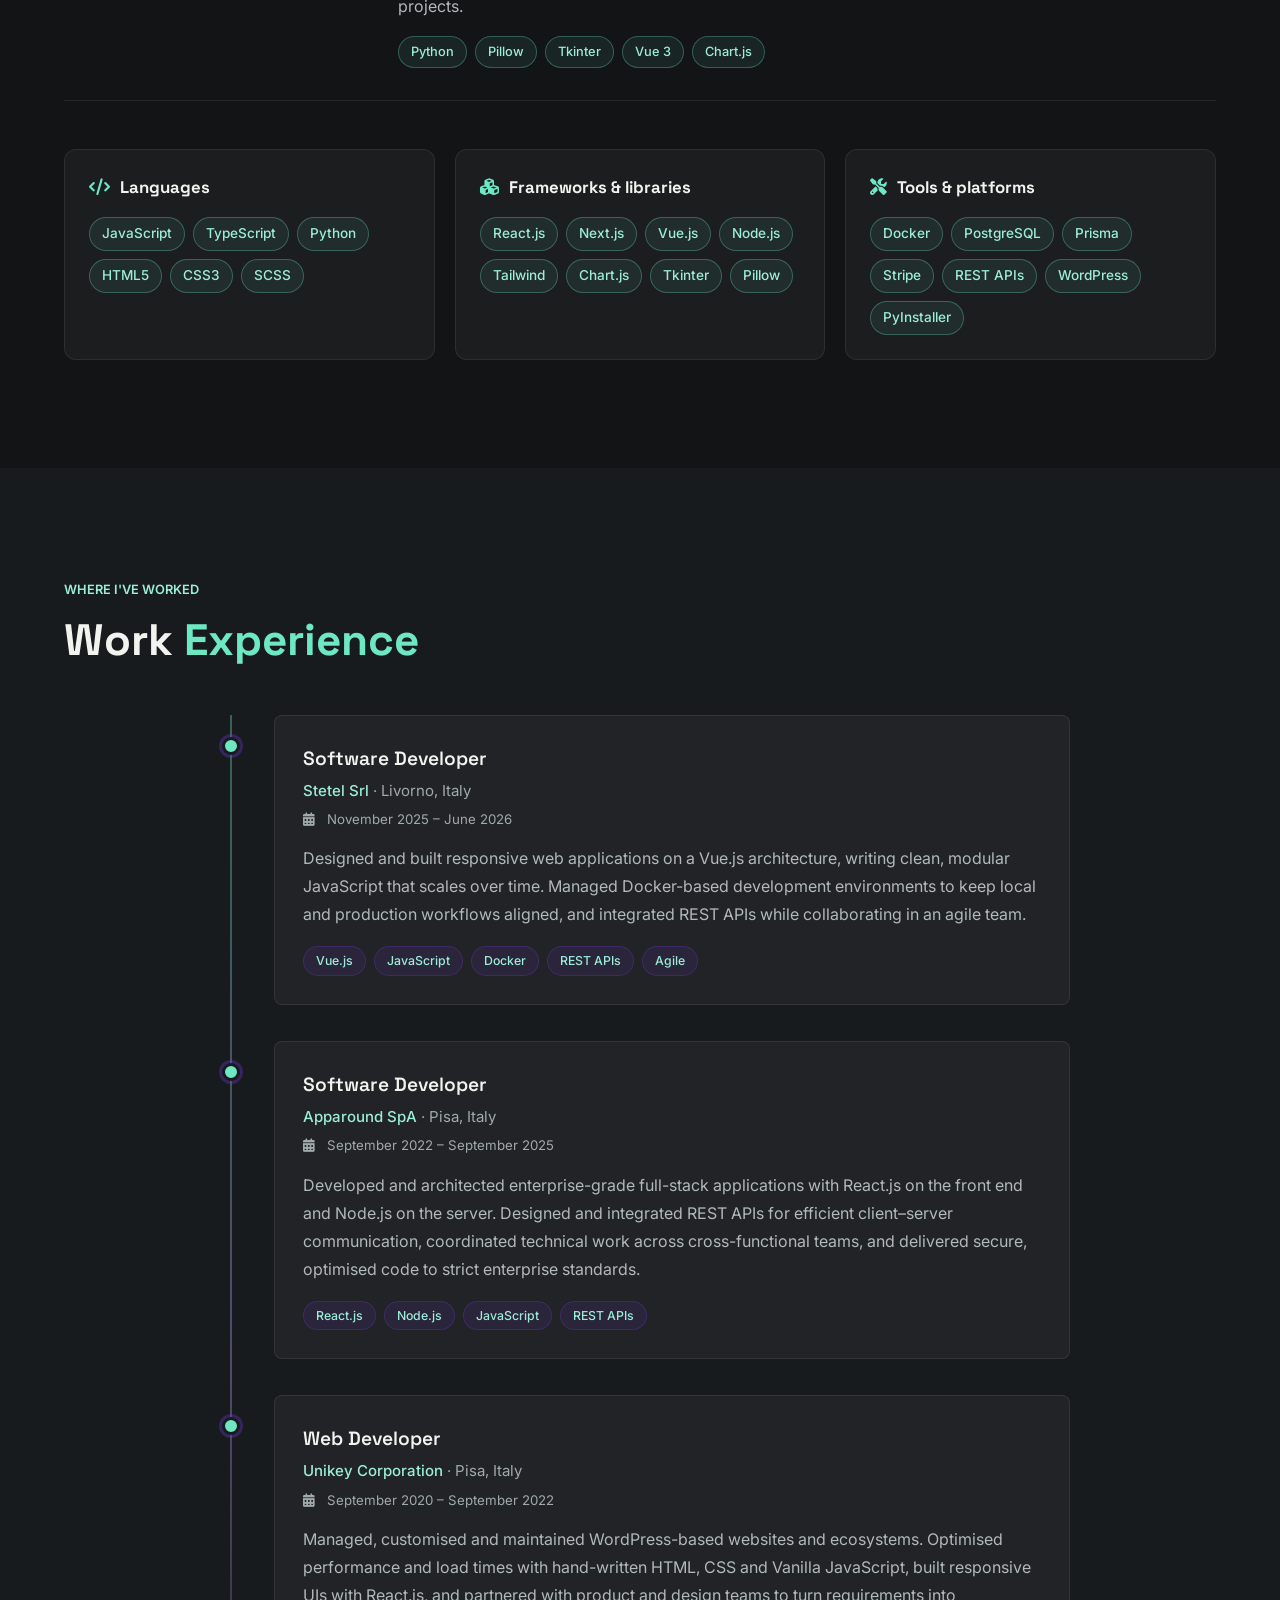
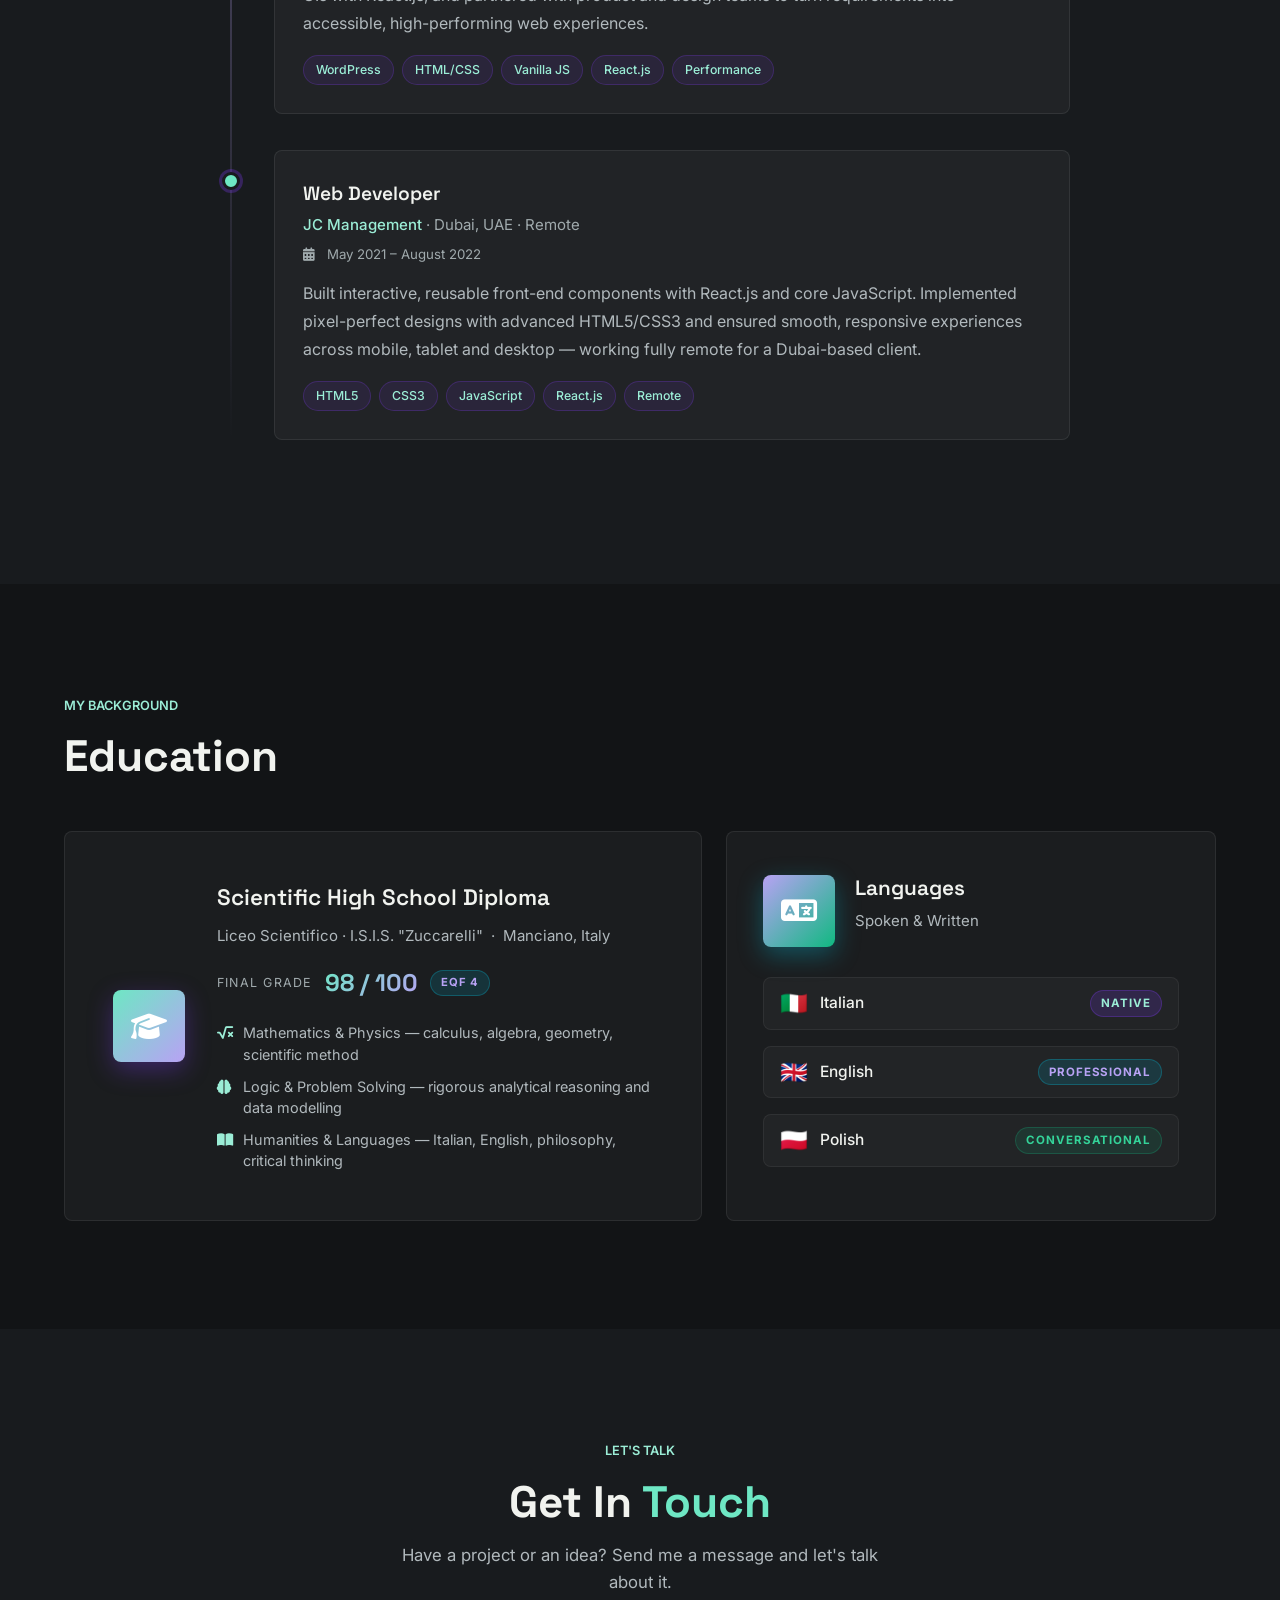
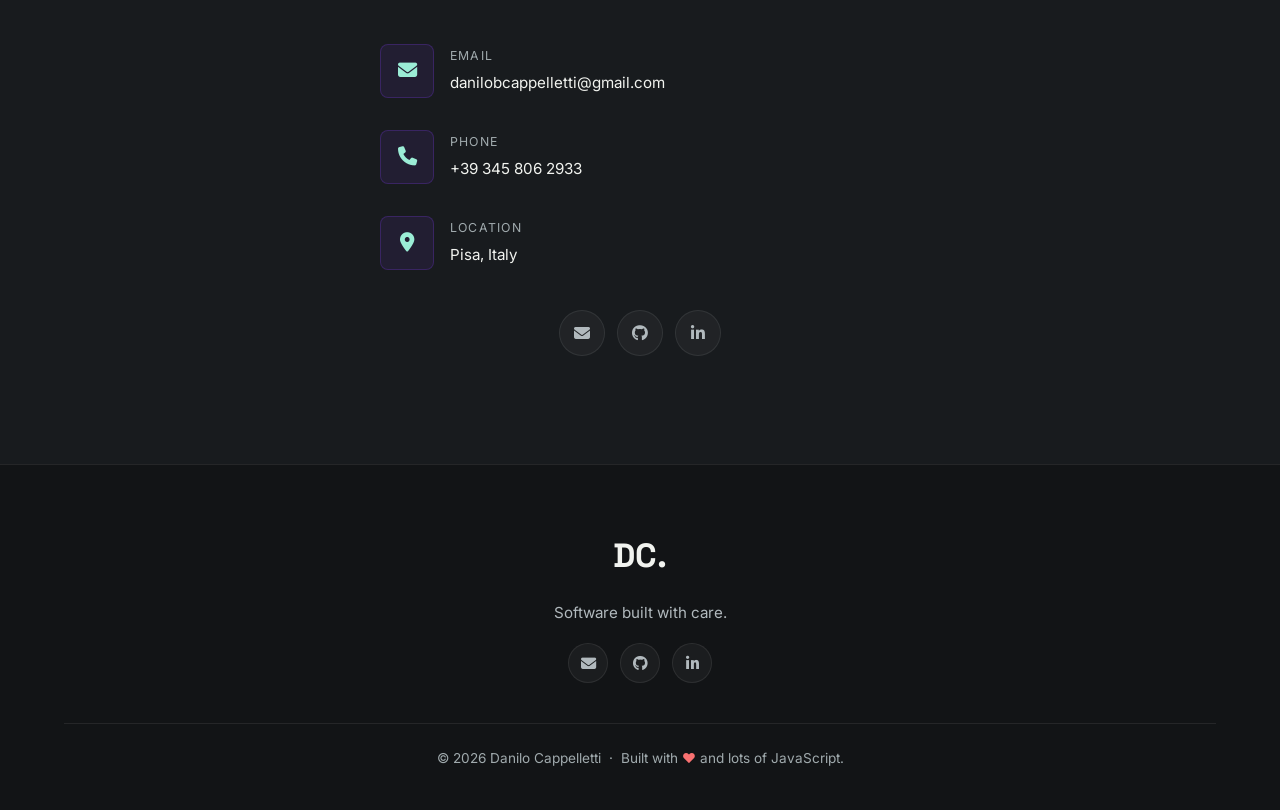
==== commit ea7d9639: "Fix: small adjustments to text" ====
--- a/index.html
+++ b/index.html
@@ -179,15 +179,15 @@
         <article id="project-sensor" class="project-card">
           <figure class="project-preview">
             <a href="sensor-demo.html" aria-label="Open Sensor Monitor demo"><img src="assets/sensor-demo-preview.jpg" alt="Sensor Monitor demo showing sensor readings, a trend chart and a distribution chart" width="1010" height="631" loading="lazy" /></a>
-            <figcaption data-i18n="sensor-caption">Browser demo / simulated sensor data</figcaption>
+            <figcaption data-i18n="sensor-caption">Test project · browser demo with sample data</figcaption>
           </figure>
-          <p class="project-kicker" data-i18n="sensor-kicker">02 / Data interfaces</p>
+          <p class="project-kicker" data-i18n="sensor-kicker">02 / Test project</p>
           <h3 class="project-name">Sensor Monitor</h3>
-          <p class="project-description" data-i18n="projects-sensor-desc">Vue 3 + TypeScript dashboard for monitoring IoT sensors, with live charts, historical analytics and responsive data tables.</p>
+          <p class="project-description" data-i18n="projects-sensor-desc">Test project: a Vue 3 + TypeScript dashboard for practising IoT sensor monitoring, with sample data, charts and responsive tables.</p>
           <ul class="capability-stack" aria-label="Technologies"><li>Vue 3</li><li>TypeScript</li><li>Chart.js</li><li>Tailwind</li></ul>
           <div class="project-bottom">
             <a class="evidence-link" href="sensor-demo.html"><span data-i18n="sensor-demo-link">Explore the demo</span><i class="fas fa-arrow-right" aria-hidden="true"></i></a>
-            <a class="project-link" href="https://github.com/danilocappelletti/moveSolutions_challenge" target="_blank" rel="noopener noreferrer" aria-label="Sensor Monitor source on GitHub" title="GitHub"><i class="fab fa-github" aria-hidden="true"></i></a>
+            <a class="project-link" href="https://github.com/danilocappelletti/moveSolutions_challenge" target="_blank" rel="noopener noreferrer" aria-label="Sensor Monitor test project source on GitHub" title="GitHub"><i class="fab fa-github" aria-hidden="true"></i></a>
           </div>
         </article>
         <article id="project-gymbuddy" class="project-card">
@@ -295,7 +295,7 @@
         <article class="capability">
           <div class="capability-heading"><span class="capability-number" aria-hidden="true">03</span><h3 data-i18n="skills-tools-title">Specialist tools</h3></div>
           <div>
-            <p data-i18n="skills-tools-desc">Arranging very large images and measuring them precisely for papyrus reconstruction; charts and data interfaces for IoT sensor monitoring.</p>
+            <p data-i18n="skills-tools-desc">Arranging very large images and measuring them precisely for papyrus reconstruction; charts and dashboards from test projects.</p>
             <ul class="capability-stack" aria-label="Technologies"><li>Python</li><li>Pillow</li><li>Tkinter</li><li>Vue 3</li><li>Chart.js</li></ul>
           </div>
           <a class="evidence-link" href="#project-tiff"><span data-i18n="skills-tools-proof">Read the TIFF case study</span><i class="fas fa-arrow-right" aria-hidden="true"></i></a>
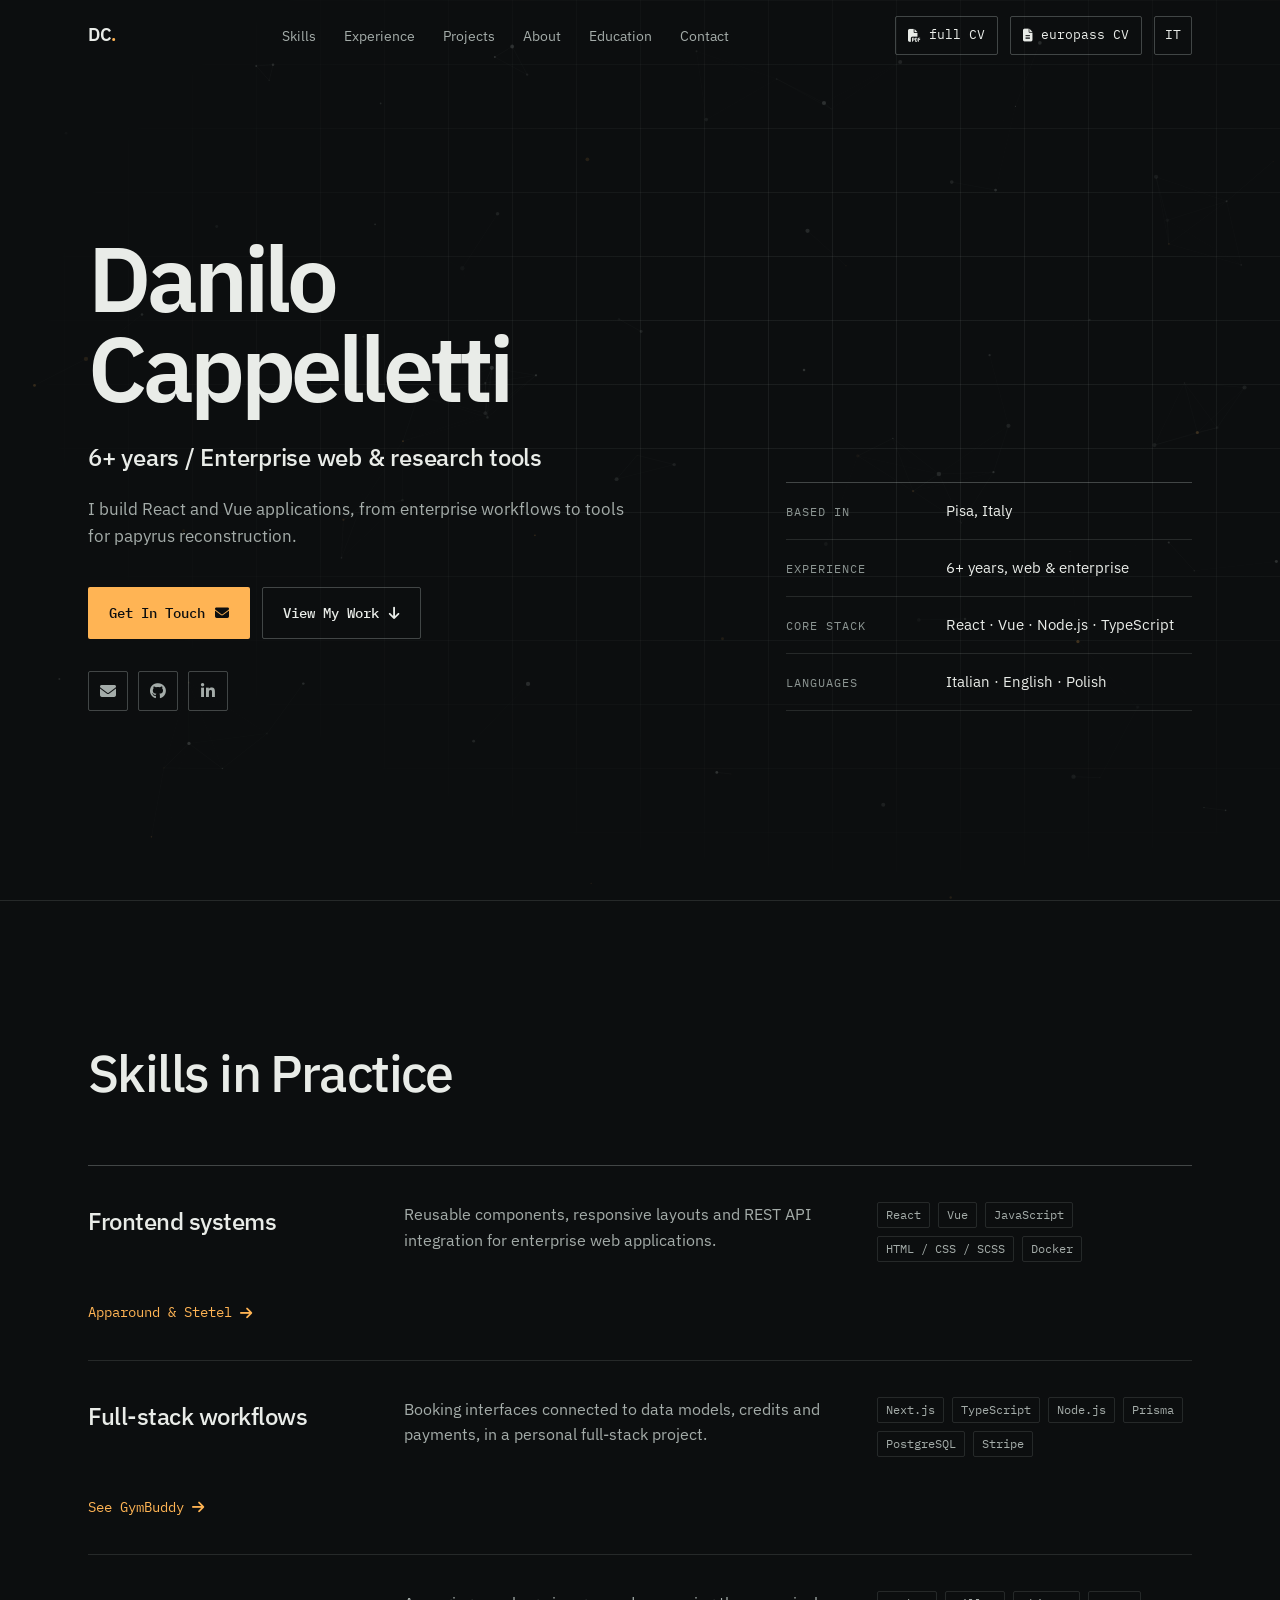
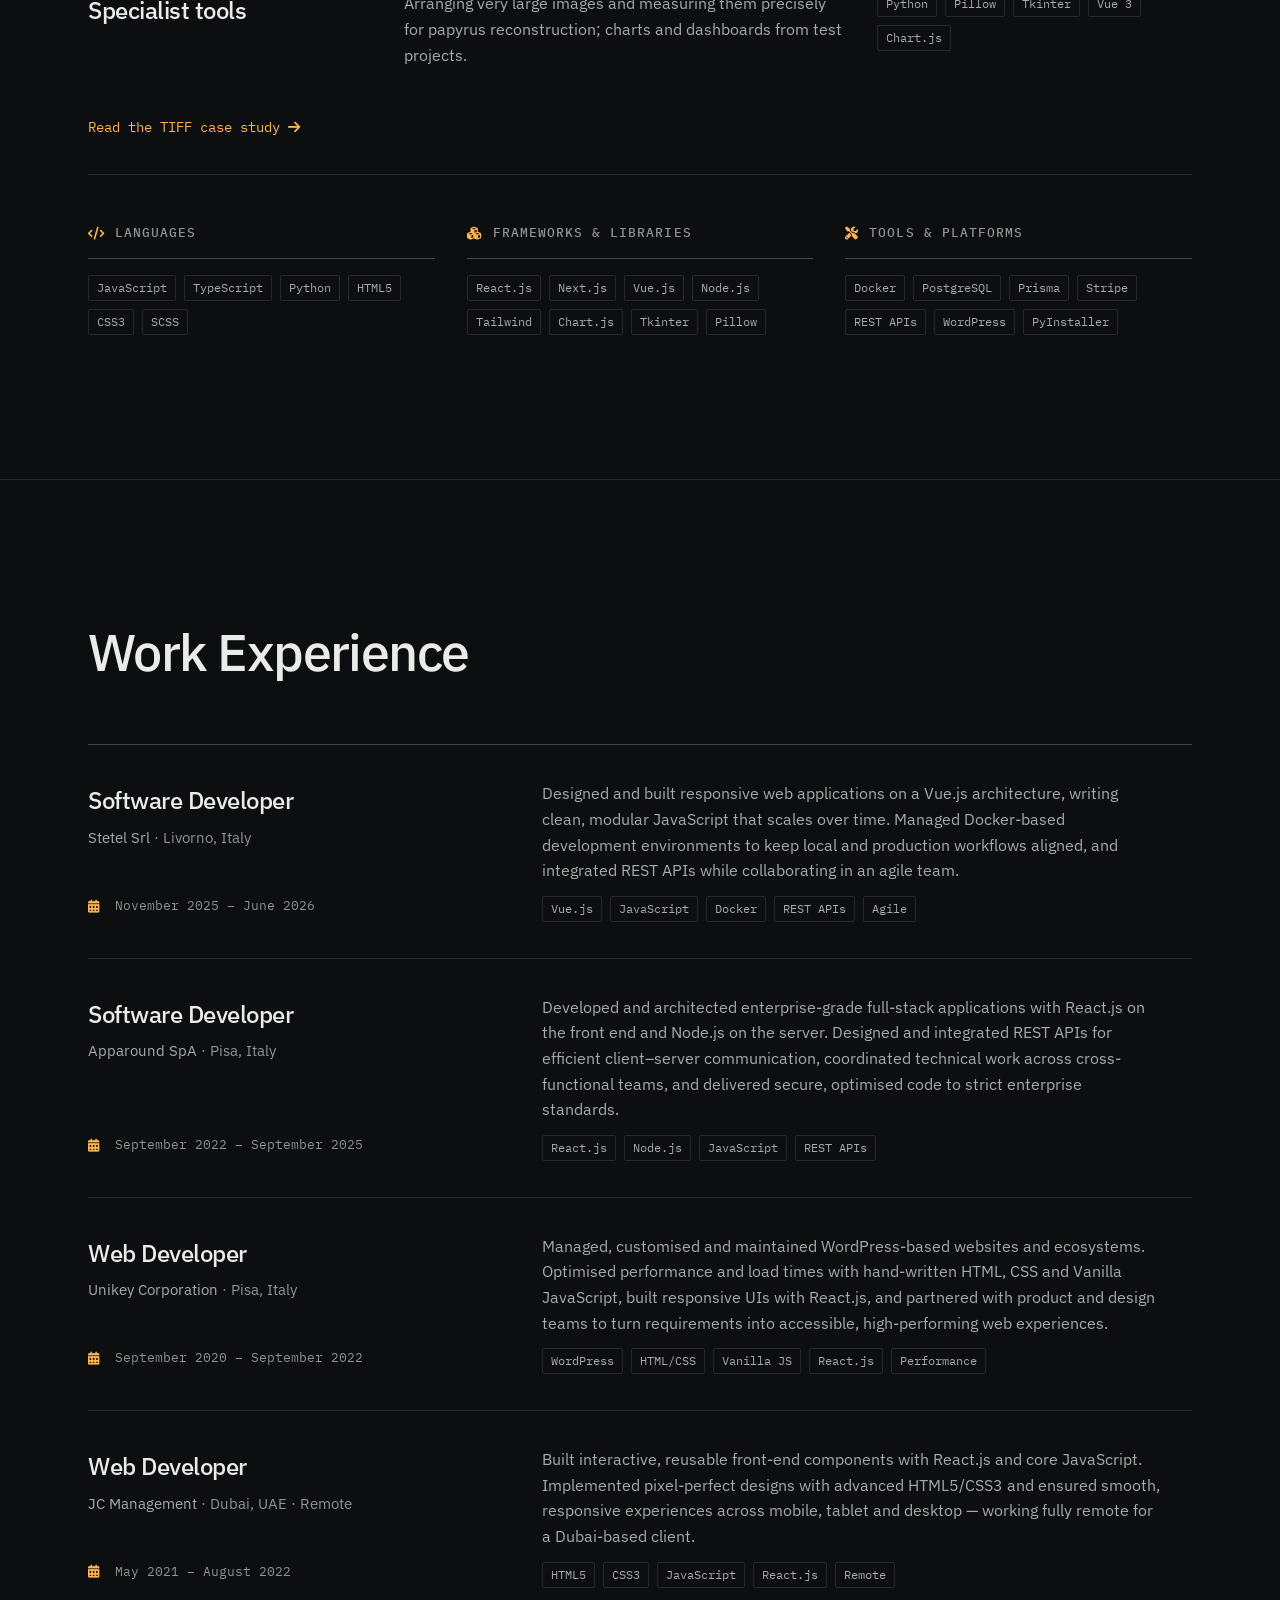
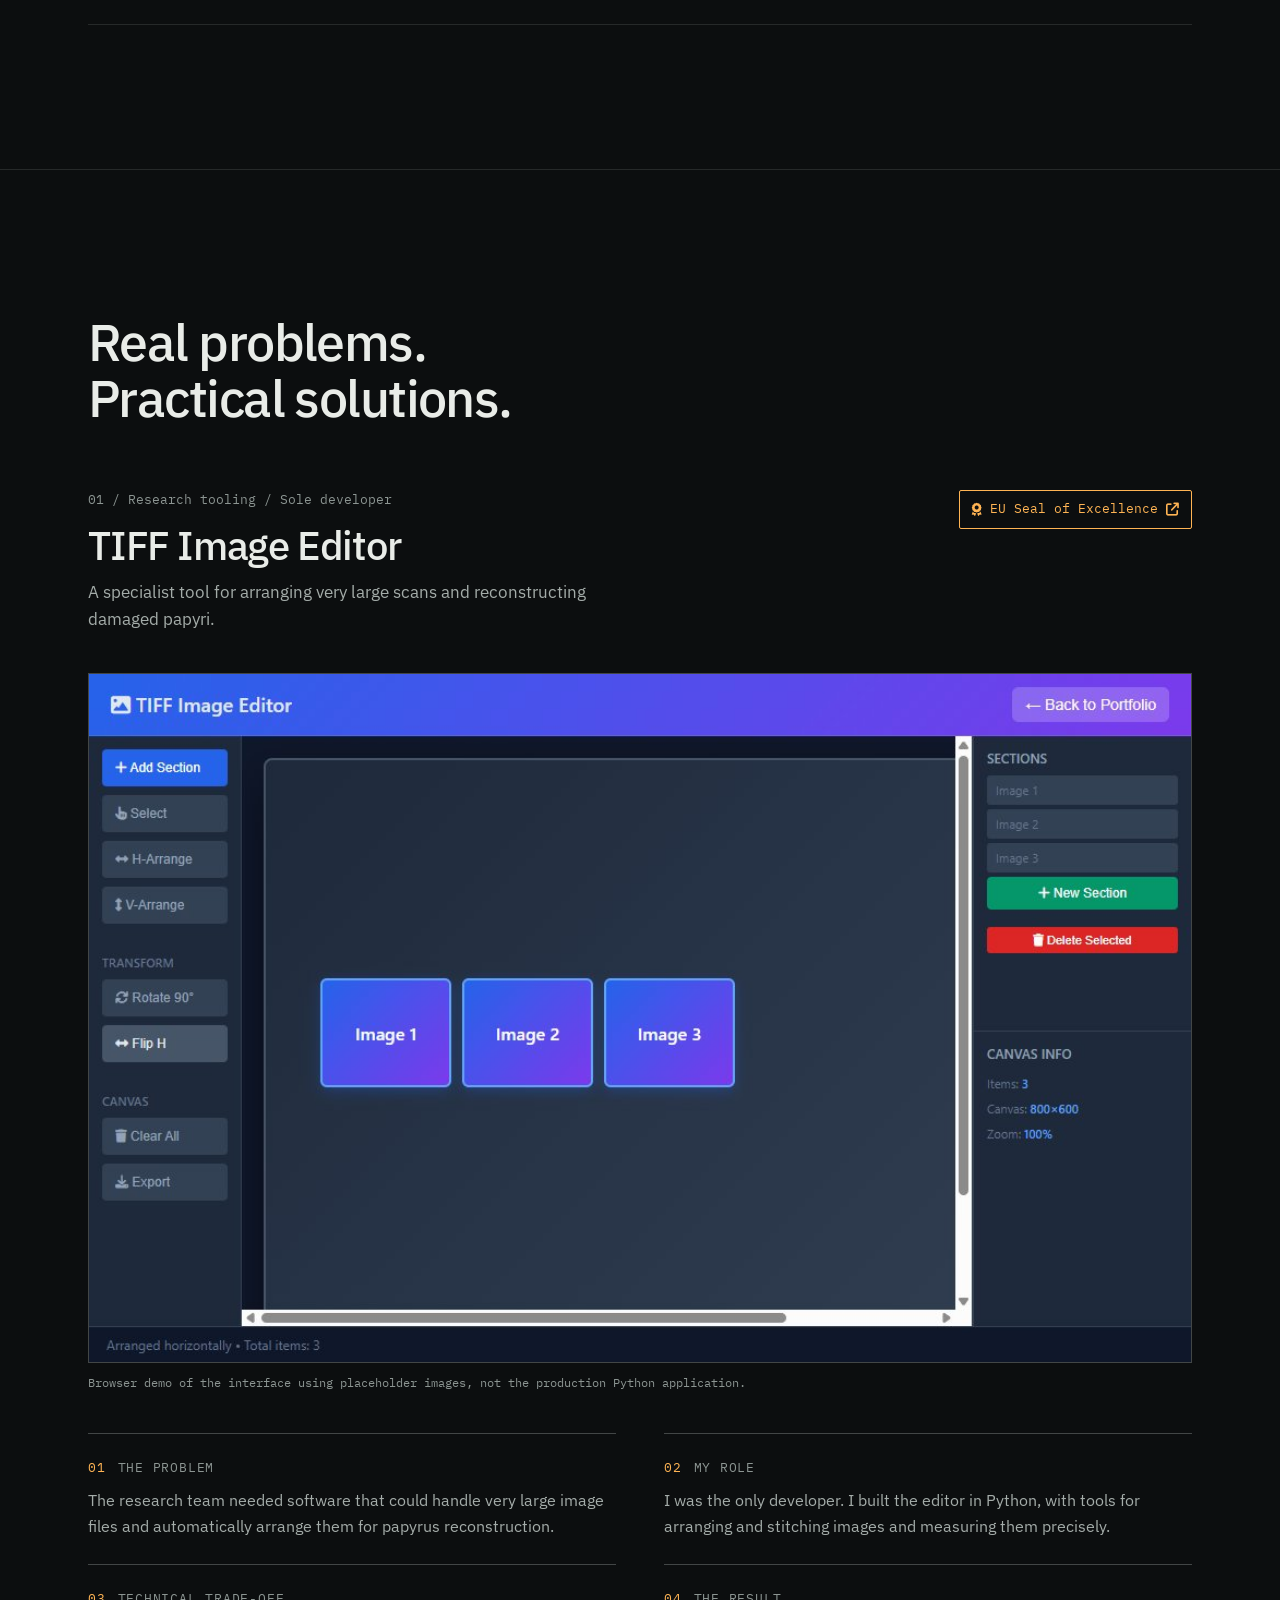
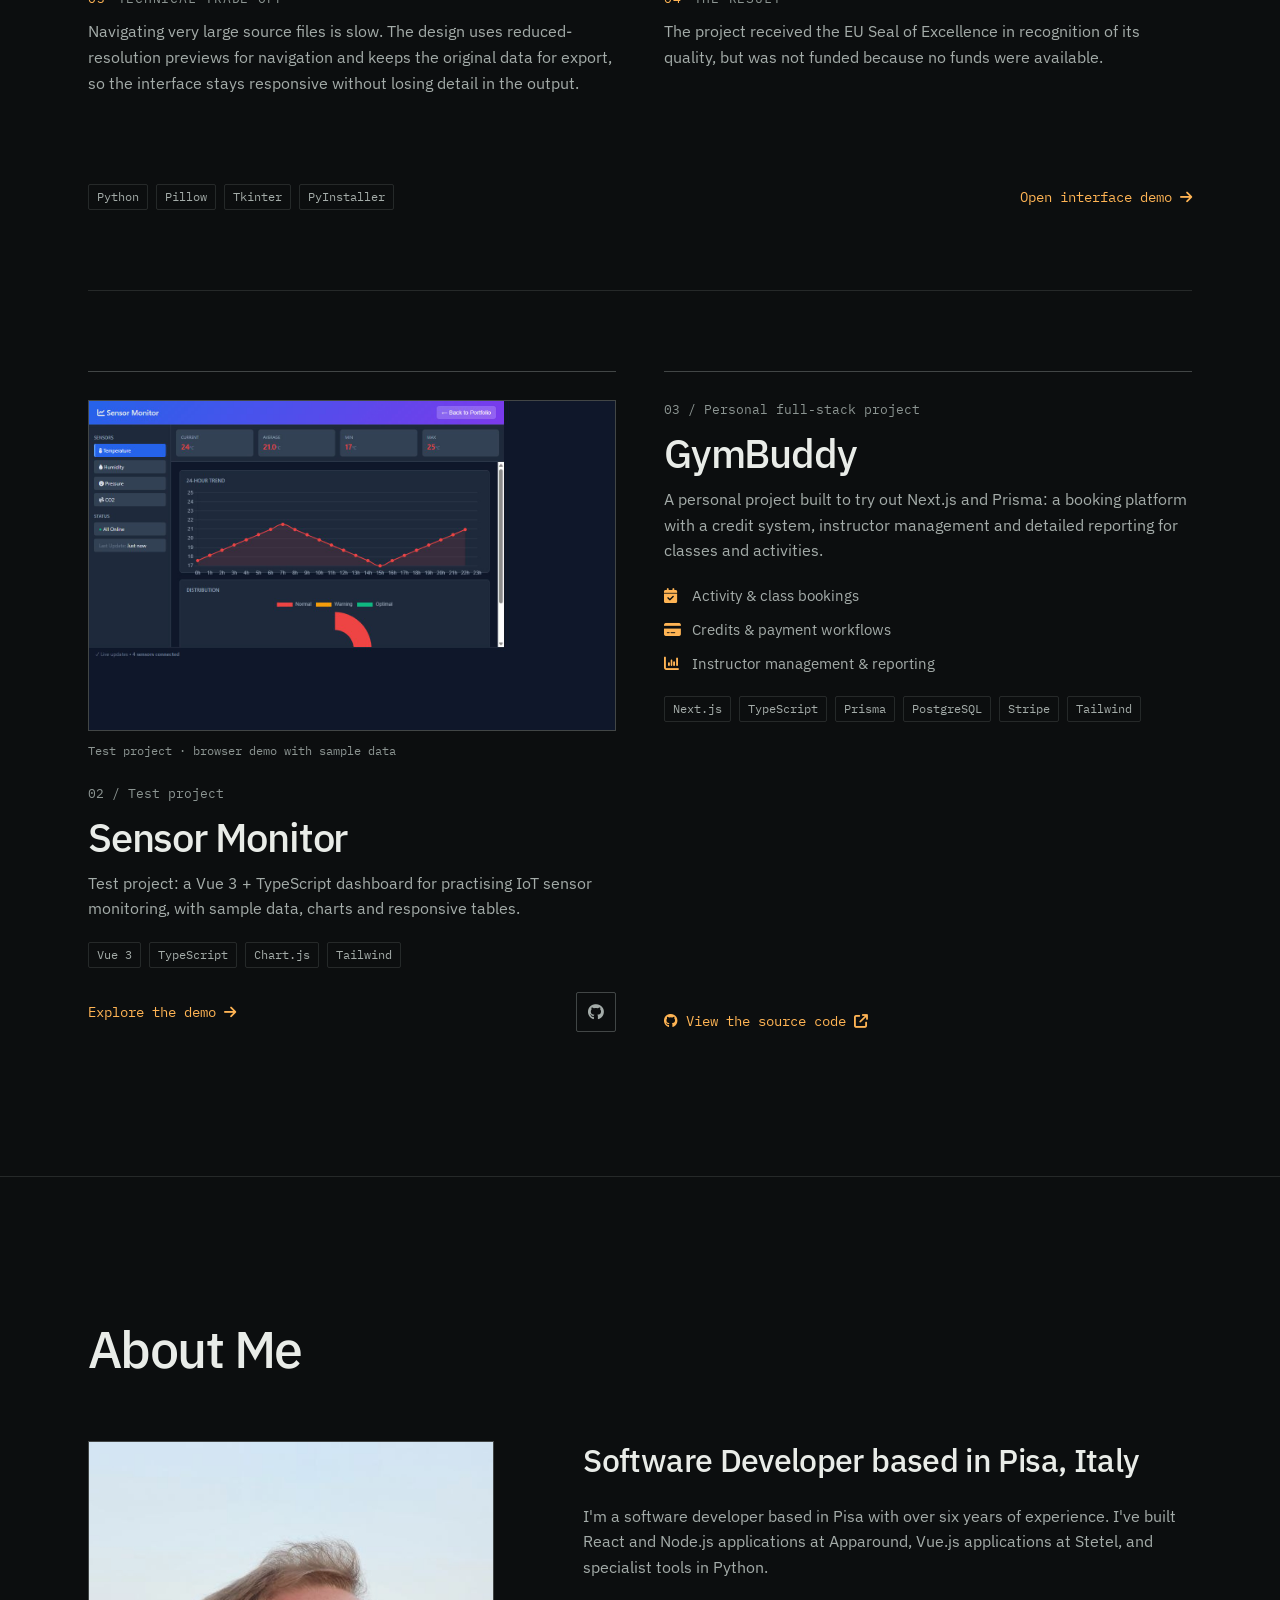
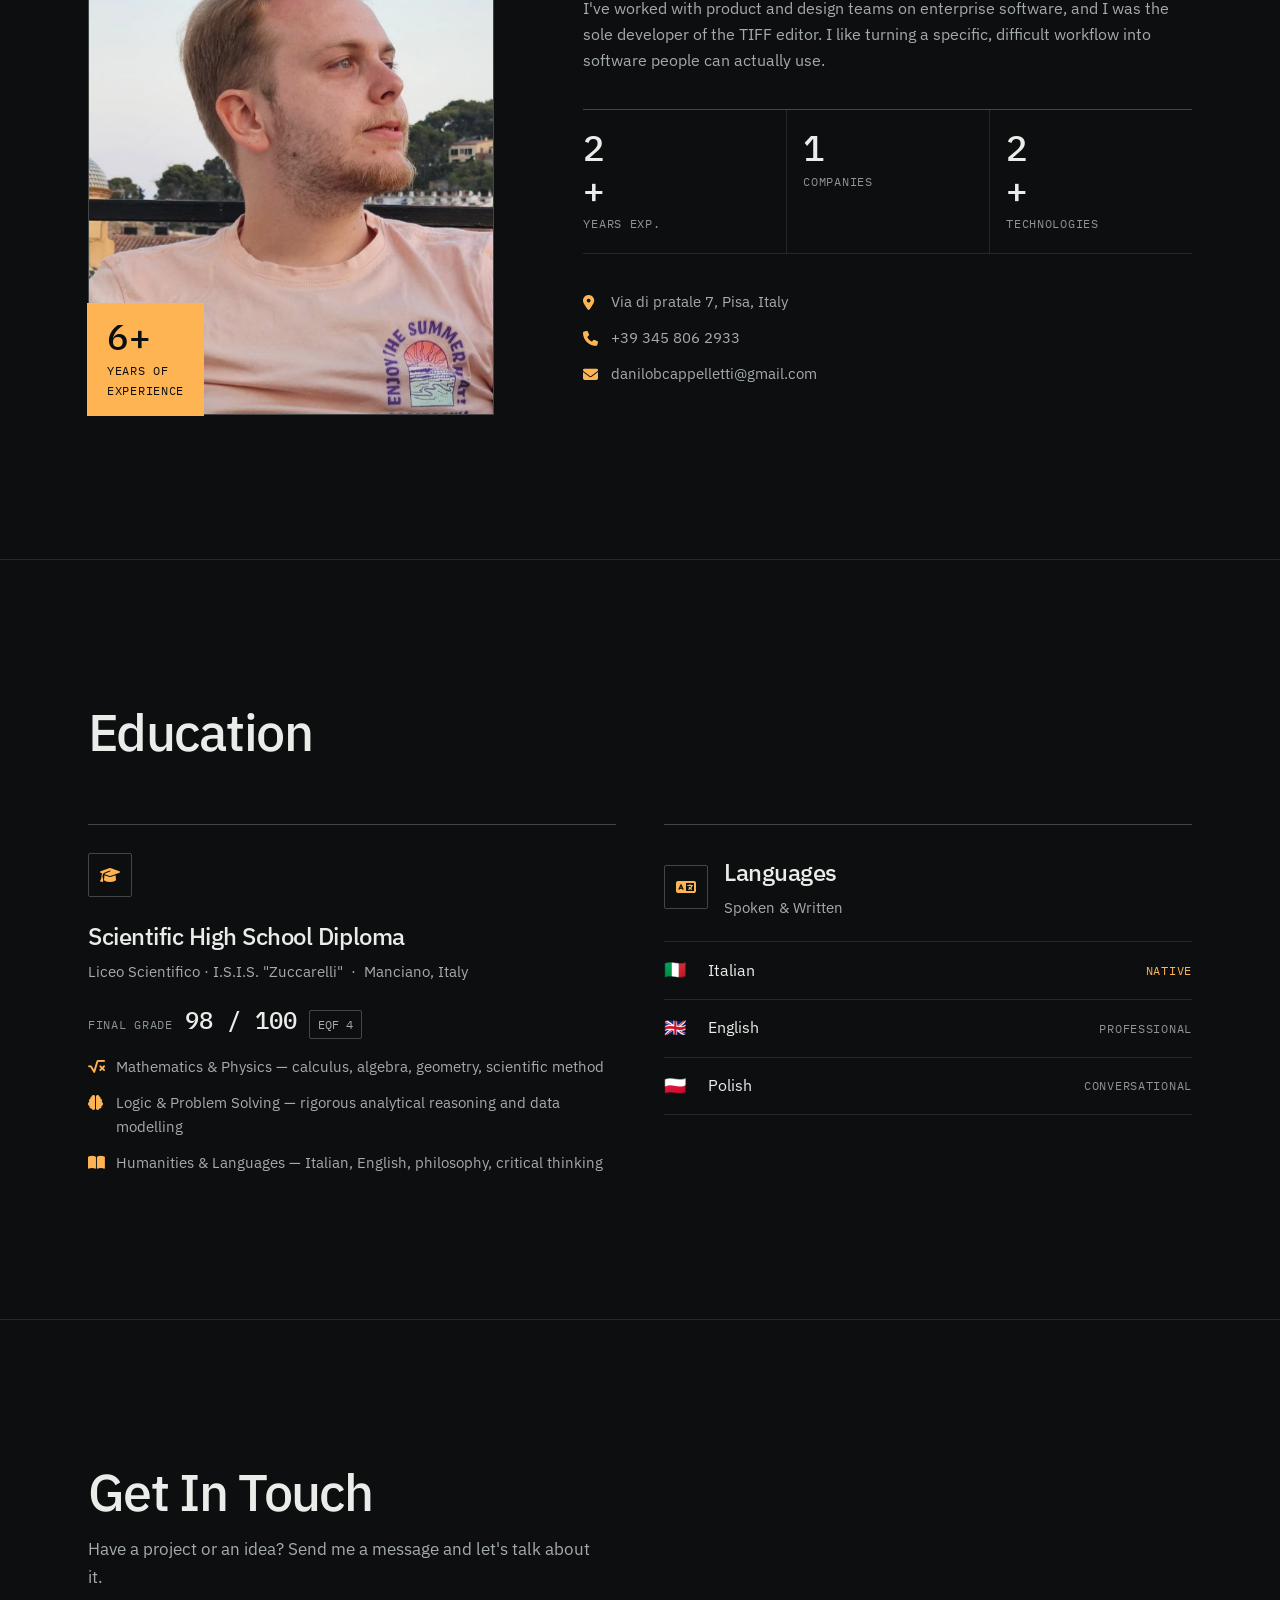
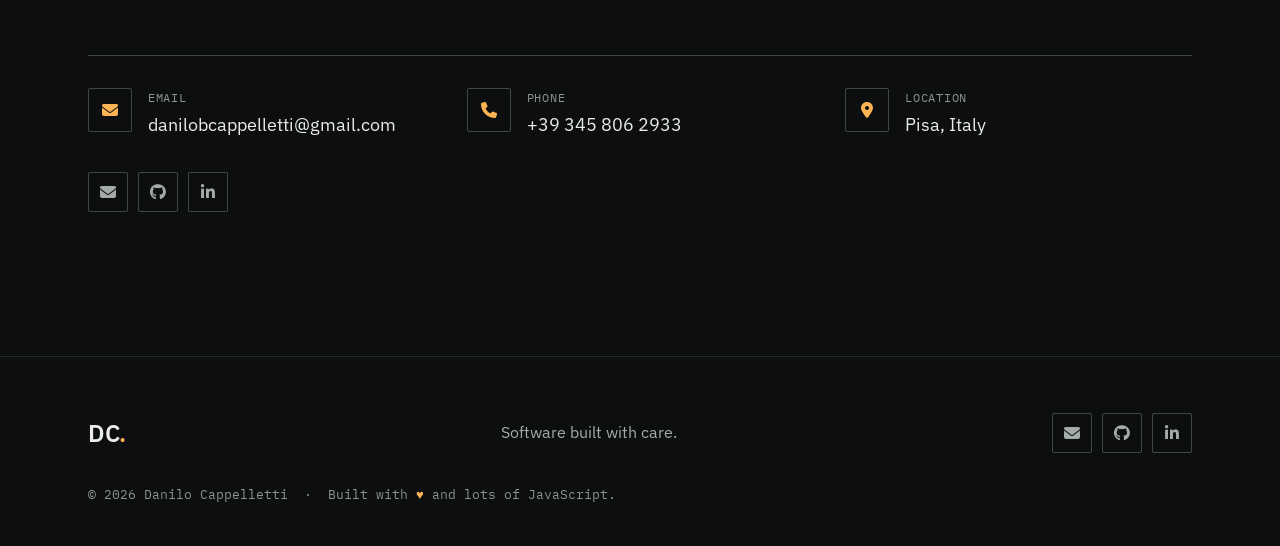
==== commit 60fd01f6: "Feat: general restyle using skills and optimization of the site" ====
--- a/index.html
+++ b/index.html
@@ -52,12 +52,13 @@
   <meta name="twitter:image:alt"   content="Danilo Cappelletti – Software Developer" />
 
   <!-- Mobile browser chrome color -->
-  <meta name="theme-color" content="#121416" />
+  <meta name="theme-color" content="#0c0e0f" />
+  <script>document.documentElement.classList.add('js');</script>
 
   <!-- Fonts -->
   <link rel="preconnect" href="https://fonts.googleapis.com" />
   <link rel="preconnect" href="https://fonts.gstatic.com" crossorigin />
-  <link href="https://fonts.googleapis.com/css2?family=Space+Grotesk:wght@300;400;500;600;700&family=Inter:wght@300;400;500;600&display=swap" rel="stylesheet" />
+  <link href="https://fonts.googleapis.com/css2?family=IBM+Plex+Sans:wght@400;500;600&family=IBM+Plex+Mono:wght@400;500&display=swap" rel="stylesheet" />
 
   <!-- Icons -->
   <link rel="stylesheet" href="https://cdnjs.cloudflare.com/ajax/libs/font-awesome/6.5.0/css/all.min.css" />
@@ -77,10 +78,10 @@
     <div class="nav-container">
       <a href="#hero" class="nav-logo">DC<span class="dot">.</span></a>
       <ul class="nav-menu" id="nav-menu">
+        <li><a href="#skills"     class="nav-link" data-i18n="nav-skills">Skills</a></li>
+        <li><a href="#experience" class="nav-link" data-i18n="nav-experience">Experience</a></li>
         <li><a href="#projects"   class="nav-link" data-i18n="nav-projects">Projects</a></li>
         <li><a href="#about"      class="nav-link" data-i18n="nav-about">About</a></li>
-        <li><a href="#skills"     class="nav-link" data-i18n="nav-skills">Skills</a></li>
-        <li><a href="#experience" class="nav-link" data-i18n="nav-experience">Experience</a></li>
         <li><a href="#education"  class="nav-link" data-i18n="nav-education">Education</a></li>
         <li><a href="#contact"    class="nav-link" data-i18n="nav-contact">Contact</a></li>
       </ul>
@@ -103,25 +104,20 @@
   <main>
   <section id="hero" class="hero">
     <canvas id="particles-canvas" aria-hidden="true"></canvas>
-    <div class="hero-bg-gradient"></div>
-    <div class="orb orb-1"></div>
-    <div class="orb orb-2"></div>
-    <div class="orb orb-3"></div>
     <div class="hero-content">
-      <p class="hero-greeting" data-i18n="hero-greeting">Software Developer / Pisa, Italy</p>
       <h1 class="hero-name">Danilo<br /><span class="gradient-text">Cappelletti</span></h1>
       <p class="hero-title" data-i18n="hero-context">6+ years / Enterprise web &amp; research tools</p>
       <p class="hero-description" data-i18n="hero-description">
         I build React and Vue applications, from enterprise workflows to tools for papyrus reconstruction.
       </p>
       <div class="hero-cta">
-        <a href="#projects" class="btn btn-primary">
-          <span data-i18n="hero-cta-explore">View My Work</span>
-          <i class="fas fa-arrow-down"></i>
-        </a>
-        <a href="#contact" class="btn btn-glass">
+        <a href="#contact" class="btn btn-primary">
           <span data-i18n="hero-cta-contact">Get In Touch</span>
           <i class="fas fa-envelope"></i>
+        </a>
+        <a href="#projects" class="btn btn-secondary">
+          <span data-i18n="hero-cta-explore">View My Skills</span>
+          <i class="fas fa-arrow-down"></i>
         </a>
       </div>
       <div class="hero-socials">
@@ -135,14 +131,184 @@
           <i class="fab fa-linkedin-in"></i>
         </a>
       </div>
-    </div>
-
+      <dl class="hero-spec" aria-label="At a glance">
+        <div><dt data-i18n="spec-base">Based in</dt><dd>Pisa, Italy</dd></div>
+        <div><dt data-i18n="spec-exp">Experience</dt><dd data-i18n="spec-exp-val">6+ years, web &amp; enterprise</dd></div>
+        <div><dt data-i18n="spec-stack">Core stack</dt><dd>React · Vue · Node.js · TypeScript</dd></div>
+        <div><dt data-i18n="spec-langs">Languages</dt><dd>Italian · English · Polish</dd></div>
+      </dl>
+    </div>
+
+  </section>
+
+  <!-- ─── SKILLS ─────────────────────────────────────── -->
+  <section id="skills" class="skills section">
+    <div class="container">
+      <div class="section-header" data-aos="fade-up">
+        <h2 class="section-title" data-i18n-html="skills-title">Skills in <span class="gradient-text">Practice</span></h2>
+      </div>
+      <div class="capability-list">
+        <article class="capability" data-aos="fade-up">
+          <div class="capability-heading"><h3 data-i18n="skills-ui-title">Frontend systems</h3></div>
+          <p data-i18n="skills-ui-desc">Reusable components, responsive layouts and REST API integration for enterprise web applications.</p>
+          <ul class="capability-stack" aria-label="Technologies"><li>React</li><li>Vue</li><li>JavaScript</li><li>HTML / CSS / SCSS</li><li>Docker</li></ul>
+          <a class="evidence-link" href="#experience"><span data-i18n="skills-ui-proof">Apparound &amp; Stetel</span><i class="fas fa-arrow-right" aria-hidden="true"></i></a>
+        </article>
+        <article class="capability" data-aos="fade-up" data-aos-delay="80">
+          <div class="capability-heading"><h3 data-i18n="skills-fullstack-title">Full-stack workflows</h3></div>
+          <p data-i18n="skills-fullstack-desc">Booking interfaces connected to data models, credits and payments, in a personal full-stack project.</p>
+          <ul class="capability-stack" aria-label="Technologies"><li>Next.js</li><li>TypeScript</li><li>Node.js</li><li>Prisma</li><li>PostgreSQL</li><li>Stripe</li></ul>
+          <a class="evidence-link" href="#project-gymbuddy"><span data-i18n="skills-fullstack-proof">See GymBuddy</span><i class="fas fa-arrow-right" aria-hidden="true"></i></a>
+        </article>
+        <article class="capability" data-aos="fade-up" data-aos-delay="100">
+          <div class="capability-heading"><h3 data-i18n="skills-tools-title">Specialist tools</h3></div>
+          <p data-i18n="skills-tools-desc">Arranging very large images and measuring them precisely for papyrus reconstruction; charts and dashboards from test projects.</p>
+          <ul class="capability-stack" aria-label="Technologies"><li>Python</li><li>Pillow</li><li>Tkinter</li><li>Vue 3</li><li>Chart.js</li></ul>
+          <a class="evidence-link" href="#project-tiff"><span data-i18n="skills-tools-proof">Read the TIFF case study</span><i class="fas fa-arrow-right" aria-hidden="true"></i></a>
+        </article>
+      </div>
+
+      <div class="stack-grid" data-aos="fade-up">
+        <div class="stack-card">
+          <h3 class="stack-title"><i class="fas fa-code" aria-hidden="true"></i><span data-i18n="stack-langs">Languages</span></h3>
+          <ul class="stack-chips"><li>JavaScript</li><li>TypeScript</li><li>Python</li><li>HTML5</li><li>CSS3</li><li>SCSS</li></ul>
+        </div>
+        <div class="stack-card">
+          <h3 class="stack-title"><i class="fas fa-cubes" aria-hidden="true"></i><span data-i18n="stack-frameworks">Frameworks &amp; libraries</span></h3>
+          <ul class="stack-chips"><li>React.js</li><li>Next.js</li><li>Vue.js</li><li>Node.js</li><li>Tailwind</li><li>Chart.js</li><li>Tkinter</li><li>Pillow</li></ul>
+        </div>
+        <div class="stack-card">
+          <h3 class="stack-title"><i class="fas fa-screwdriver-wrench" aria-hidden="true"></i><span data-i18n="stack-tools">Tools &amp; platforms</span></h3>
+          <ul class="stack-chips"><li>Docker</li><li>PostgreSQL</li><li>Prisma</li><li>Stripe</li><li>REST APIs</li><li>WordPress</li><li>PyInstaller</li></ul>
+        </div>
+      </div>
+    </div>
+  </section>
+
+  <!-- ─── EXPERIENCE ─────────────────────────────────── -->
+  <section id="experience" class="experience section">
+    <div class="container">
+      <div class="section-header" data-aos="fade-up">
+        <h2 class="section-title" data-i18n-html="exp-title">Work <span class="gradient-text">Experience</span></h2>
+      </div>
+
+      <div class="timeline">
+        <!-- Job 1 – current -->
+        <div class="timeline-item" data-aos="fade-up">
+          <div class="timeline-connector"></div>
+          <div class="timeline-dot"></div>
+          <div class="timeline-card">
+            <div class="timeline-header">
+              <div class="timeline-title-group">
+                <h3 class="timeline-role">Software Developer</h3>
+                <span class="timeline-company">Stetel Srl<span class="company-location"> · Livorno, Italy</span></span>
+              </div>
+            </div>
+            <span class="timeline-date"><i class="fas fa-calendar-alt"></i>&nbsp;November 2025 – June 2026</span>
+            <p class="timeline-desc" data-i18n="exp-job1-desc">
+              Designed and built responsive web applications on a Vue.js architecture, writing clean,
+              modular JavaScript that scales over time. Managed Docker-based development environments
+              to keep local and production workflows aligned, and integrated REST APIs while collaborating
+              in an agile team.
+            </p>
+            <div class="timeline-tags">
+              <span class="tag">Vue.js</span>
+              <span class="tag">JavaScript</span>
+              <span class="tag">Docker</span>
+              <span class="tag">REST APIs</span>
+              <span class="tag">Agile</span>
+            </div>
+          </div>
+        </div>
+
+        <!-- Job 2 -->
+        <div class="timeline-item" data-aos="fade-up" data-aos-delay="80">
+          <div class="timeline-connector"></div>
+          <div class="timeline-dot"></div>
+          <div class="timeline-card">
+            <div class="timeline-header">
+              <div class="timeline-title-group">
+                <h3 class="timeline-role">Software Developer</h3>
+                <span class="timeline-company">Apparound SpA<span class="company-location"> · Pisa, Italy</span></span>
+              </div>
+            </div>
+            <span class="timeline-date"><i class="fas fa-calendar-alt"></i>&nbsp;September 2022 – September 2025</span>
+            <p class="timeline-desc" data-i18n="exp-job2-desc">
+              Developed and architected enterprise-grade full-stack applications with React.js on the
+              front end and Node.js on the server. Designed and integrated REST APIs for efficient
+              client–server communication, coordinated technical work across cross-functional teams, and
+              delivered secure, optimised code to strict enterprise standards.
+            </p>
+            <div class="timeline-tags">
+              <span class="tag">React.js</span>
+              <span class="tag">Node.js</span>
+              <span class="tag">JavaScript</span>
+              <span class="tag">REST APIs</span>
+            </div>
+          </div>
+        </div>
+
+        <!-- Job 2 -->
+        <div class="timeline-item" data-aos="fade-up" data-aos-delay="100">
+          <div class="timeline-connector"></div>
+          <div class="timeline-dot"></div>
+          <div class="timeline-card">
+            <div class="timeline-header">
+              <div class="timeline-title-group">
+                <h3 class="timeline-role">Web Developer</h3>
+                <span class="timeline-company">Unikey Corporation<span class="company-location"> · Pisa, Italy</span></span>
+              </div>
+            </div>
+            <span class="timeline-date"><i class="fas fa-calendar-alt"></i>&nbsp;September 2020 – September 2022</span>
+            <p class="timeline-desc" data-i18n="exp-job3-desc">
+              Managed, customised and maintained WordPress-based websites and ecosystems. Optimised
+              performance and load times with hand-written HTML, CSS and Vanilla JavaScript, built
+              responsive UIs with React.js, and partnered with product and design teams to turn
+              requirements into accessible, high-performing web experiences.
+            </p>
+            <div class="timeline-tags">
+              <span class="tag">WordPress</span>
+              <span class="tag">HTML/CSS</span>
+              <span class="tag">Vanilla JS</span>
+              <span class="tag">React.js</span>
+              <span class="tag">Performance</span>
+            </div>
+          </div>
+        </div>
+
+        <!-- Job 3 -->
+        <div class="timeline-item" data-aos="fade-up" data-aos-delay="200">
+          <div class="timeline-connector"></div>
+          <div class="timeline-dot"></div>
+          <div class="timeline-card">
+            <div class="timeline-header">
+              <div class="timeline-title-group">
+                <h3 class="timeline-role">Web Developer</h3>
+                <span class="timeline-company">JC Management<span class="company-location"> · Dubai, UAE · Remote</span></span>
+              </div>
+            </div>
+            <span class="timeline-date"><i class="fas fa-calendar-alt"></i>&nbsp;May 2021 – August 2022</span>
+            <p class="timeline-desc" data-i18n="exp-job4-desc">
+              Built interactive, reusable front-end components with React.js and core JavaScript.
+              Implemented pixel-perfect designs with advanced HTML5/CSS3 and ensured smooth, responsive
+              experiences across mobile, tablet and desktop — working fully remote for a Dubai-based client.
+            </p>
+            <div class="timeline-tags">
+              <span class="tag">HTML5</span>
+              <span class="tag">CSS3</span>
+              <span class="tag">JavaScript</span>
+              <span class="tag">React.js</span>
+              <span class="tag">Remote</span>
+            </div>
+          </div>
+        </div>
+      </div>
+    </div>
   </section>
 
   <section id="projects" class="projects section">
     <div class="container">
       <div class="section-header">
-        <span class="section-tag" data-i18n="projects-tag">Selected work</span>
         <h2 class="section-title" data-i18n-html="projects-title">Real problems.<br /><span class="gradient-text">Practical solutions.</span></h2>
       </div>
 
@@ -212,7 +378,6 @@
   <section id="about" class="about section">
     <div class="container">
       <div class="section-header" data-aos="fade-up">
-        <span class="section-tag" data-i18n="about-tag">A bit about me</span>
         <h2 class="section-title" data-i18n-html="about-title">About <span class="gradient-text">Me</span></h2>
       </div>
       <div class="about-grid">
@@ -237,15 +402,15 @@
           </p>
           <div class="about-stats">
             <div class="stat">
-              <span class="stat-number" data-target="6">0</span><span class="stat-number">+</span>
+              <span class="stat-number" data-target="6">6</span><span class="stat-number">+</span>
               <span class="stat-label" data-i18n="about-stat-years">Years Exp.</span>
             </div>
             <div class="stat">
-              <span class="stat-number" data-target="4">0</span>
+              <span class="stat-number" data-target="4">4</span>
               <span class="stat-label" data-i18n="about-stat-companies">Companies</span>
             </div>
             <div class="stat">
-              <span class="stat-number" data-target="8">0</span><span class="stat-number">+</span>
+              <span class="stat-number" data-target="8">8</span><span class="stat-number">+</span>
               <span class="stat-label" data-i18n="about-stat-tech">Technologies</span>
             </div>
           </div>
@@ -268,184 +433,10 @@
     </div>
   </section>
 
-  <!-- ─── SKILLS ─────────────────────────────────────── -->
-  <section id="skills" class="skills section">
-    <div class="container">
-      <div class="section-header" data-aos="fade-up">
-        <span class="section-tag" data-i18n="skills-tag">What I work on</span>
-        <h2 class="section-title" data-i18n-html="skills-title">Skills in <span class="gradient-text">Practice</span></h2>
-      </div>
-      <div class="capability-list">
-        <article class="capability">
-          <div class="capability-heading"><span class="capability-number" aria-hidden="true">01</span><h3 data-i18n="skills-ui-title">Frontend systems</h3></div>
-          <div>
-            <p data-i18n="skills-ui-desc">Reusable components, responsive layouts and REST API integration for enterprise web applications.</p>
-            <ul class="capability-stack" aria-label="Technologies"><li>React</li><li>Vue</li><li>JavaScript</li><li>HTML / CSS / SCSS</li><li>Docker</li></ul>
-          </div>
-          <a class="evidence-link" href="#experience"><span data-i18n="skills-ui-proof">Apparound &amp; Stetel</span><i class="fas fa-arrow-right" aria-hidden="true"></i></a>
-        </article>
-        <article class="capability">
-          <div class="capability-heading"><span class="capability-number" aria-hidden="true">02</span><h3 data-i18n="skills-fullstack-title">Full-stack workflows</h3></div>
-          <div>
-            <p data-i18n="skills-fullstack-desc">Booking interfaces connected to data models, credits and payments, in a personal full-stack project.</p>
-            <ul class="capability-stack" aria-label="Technologies"><li>Next.js</li><li>TypeScript</li><li>Node.js</li><li>Prisma</li><li>PostgreSQL</li><li>Stripe</li></ul>
-          </div>
-          <a class="evidence-link" href="#project-gymbuddy"><span data-i18n="skills-fullstack-proof">See GymBuddy</span><i class="fas fa-arrow-right" aria-hidden="true"></i></a>
-        </article>
-        <article class="capability">
-          <div class="capability-heading"><span class="capability-number" aria-hidden="true">03</span><h3 data-i18n="skills-tools-title">Specialist tools</h3></div>
-          <div>
-            <p data-i18n="skills-tools-desc">Arranging very large images and measuring them precisely for papyrus reconstruction; charts and dashboards from test projects.</p>
-            <ul class="capability-stack" aria-label="Technologies"><li>Python</li><li>Pillow</li><li>Tkinter</li><li>Vue 3</li><li>Chart.js</li></ul>
-          </div>
-          <a class="evidence-link" href="#project-tiff"><span data-i18n="skills-tools-proof">Read the TIFF case study</span><i class="fas fa-arrow-right" aria-hidden="true"></i></a>
-        </article>
-      </div>
-
-                <div class="stack-grid" data-aos="fade-up">
-                  <div class="stack-card">
-                    <h3 class="stack-title"><i class="fas fa-code" aria-hidden="true"></i><span data-i18n="stack-langs">Languages</span></h3>
-                    <ul class="stack-chips"><li>JavaScript</li><li>TypeScript</li><li>Python</li><li>HTML5</li><li>CSS3</li><li>SCSS</li></ul>
-                  </div>
-                  <div class="stack-card">
-                    <h3 class="stack-title"><i class="fas fa-cubes" aria-hidden="true"></i><span data-i18n="stack-frameworks">Frameworks &amp; libraries</span></h3>
-                    <ul class="stack-chips"><li>React.js</li><li>Next.js</li><li>Vue.js</li><li>Node.js</li><li>Tailwind</li><li>Chart.js</li><li>Tkinter</li><li>Pillow</li></ul>
-                  </div>
-                  <div class="stack-card">
-                    <h3 class="stack-title"><i class="fas fa-screwdriver-wrench" aria-hidden="true"></i><span data-i18n="stack-tools">Tools &amp; platforms</span></h3>
-                    <ul class="stack-chips"><li>Docker</li><li>PostgreSQL</li><li>Prisma</li><li>Stripe</li><li>REST APIs</li><li>WordPress</li><li>PyInstaller</li></ul>
-                  </div>
-                </div>
-    </div>
-  </section>
-
-  <!-- ─── EXPERIENCE ─────────────────────────────────── -->
-  <section id="experience" class="experience section">
-    <div class="container">
-      <div class="section-header" data-aos="fade-up">
-        <span class="section-tag" data-i18n="exp-tag">Where I've worked</span>
-        <h2 class="section-title" data-i18n-html="exp-title">Work <span class="gradient-text">Experience</span></h2>
-      </div>
-
-      <div class="timeline">
-        <!-- Job 1 – current -->
-        <div class="timeline-item" data-aos="fade-up">
-          <div class="timeline-connector"></div>
-          <div class="timeline-dot"></div>
-          <div class="timeline-card">
-            <div class="timeline-header">
-              <div class="timeline-title-group">
-                <h3 class="timeline-role">Software Developer</h3>
-                <span class="timeline-company">Stetel Srl<span class="company-location"> · Livorno, Italy</span></span>
-              </div>
-            </div>
-            <span class="timeline-date"><i class="fas fa-calendar-alt"></i>&nbsp;November 2025 – June 2026</span>
-            <p class="timeline-desc" data-i18n="exp-job1-desc">
-              Designed and built responsive web applications on a Vue.js architecture, writing clean,
-              modular JavaScript that scales over time. Managed Docker-based development environments
-              to keep local and production workflows aligned, and integrated REST APIs while collaborating
-              in an agile team.
-            </p>
-            <div class="timeline-tags">
-              <span class="tag">Vue.js</span>
-              <span class="tag">JavaScript</span>
-              <span class="tag">Docker</span>
-              <span class="tag">REST APIs</span>
-              <span class="tag">Agile</span>
-            </div>
-          </div>
-        </div>
-
-        <!-- Job 2 -->
-        <div class="timeline-item" data-aos="fade-up" data-aos-delay="80">
-          <div class="timeline-connector"></div>
-          <div class="timeline-dot"></div>
-          <div class="timeline-card">
-            <div class="timeline-header">
-              <div class="timeline-title-group">
-                <h3 class="timeline-role">Software Developer</h3>
-                <span class="timeline-company">Apparound SpA<span class="company-location"> · Pisa, Italy</span></span>
-              </div>
-            </div>
-            <span class="timeline-date"><i class="fas fa-calendar-alt"></i>&nbsp;September 2022 – September 2025</span>
-            <p class="timeline-desc" data-i18n="exp-job2-desc">
-              Developed and architected enterprise-grade full-stack applications with React.js on the
-              front end and Node.js on the server. Designed and integrated REST APIs for efficient
-              client–server communication, coordinated technical work across cross-functional teams, and
-              delivered secure, optimised code to strict enterprise standards.
-            </p>
-            <div class="timeline-tags">
-              <span class="tag">React.js</span>
-              <span class="tag">Node.js</span>
-              <span class="tag">JavaScript</span>
-              <span class="tag">REST APIs</span>
-            </div>
-          </div>
-        </div>
-
-        <!-- Job 2 -->
-        <div class="timeline-item" data-aos="fade-up" data-aos-delay="100">
-          <div class="timeline-connector"></div>
-          <div class="timeline-dot"></div>
-          <div class="timeline-card">
-            <div class="timeline-header">
-              <div class="timeline-title-group">
-                <h3 class="timeline-role">Web Developer</h3>
-                <span class="timeline-company">Unikey Corporation<span class="company-location"> · Pisa, Italy</span></span>
-              </div>
-            </div>
-            <span class="timeline-date"><i class="fas fa-calendar-alt"></i>&nbsp;September 2020 – September 2022</span>
-            <p class="timeline-desc" data-i18n="exp-job3-desc">
-              Managed, customised and maintained WordPress-based websites and ecosystems. Optimised
-              performance and load times with hand-written HTML, CSS and Vanilla JavaScript, built
-              responsive UIs with React.js, and partnered with product and design teams to turn
-              requirements into accessible, high-performing web experiences.
-            </p>
-            <div class="timeline-tags">
-              <span class="tag">WordPress</span>
-              <span class="tag">HTML/CSS</span>
-              <span class="tag">Vanilla JS</span>
-              <span class="tag">React.js</span>
-              <span class="tag">Performance</span>
-            </div>
-          </div>
-        </div>
-
-        <!-- Job 3 -->
-        <div class="timeline-item" data-aos="fade-up" data-aos-delay="200">
-          <div class="timeline-connector"></div>
-          <div class="timeline-dot"></div>
-          <div class="timeline-card">
-            <div class="timeline-header">
-              <div class="timeline-title-group">
-                <h3 class="timeline-role">Web Developer</h3>
-                <span class="timeline-company">JC Management<span class="company-location"> · Dubai, UAE · Remote</span></span>
-              </div>
-            </div>
-            <span class="timeline-date"><i class="fas fa-calendar-alt"></i>&nbsp;May 2021 – August 2022</span>
-            <p class="timeline-desc" data-i18n="exp-job4-desc">
-              Built interactive, reusable front-end components with React.js and core JavaScript.
-              Implemented pixel-perfect designs with advanced HTML5/CSS3 and ensured smooth, responsive
-              experiences across mobile, tablet and desktop — working fully remote for a Dubai-based client.
-            </p>
-            <div class="timeline-tags">
-              <span class="tag">HTML5</span>
-              <span class="tag">CSS3</span>
-              <span class="tag">JavaScript</span>
-              <span class="tag">React.js</span>
-              <span class="tag">Remote</span>
-            </div>
-          </div>
-        </div>
-      </div>
-    </div>
-  </section>
-
   <!-- ─── EDUCATION ──────────────────────────────────── -->
   <section id="education" class="education section">
     <div class="container">
       <div class="section-header" data-aos="fade-up">
-        <span class="section-tag" data-i18n="edu-tag">My background</span>
         <h2 class="section-title" data-i18n="edu-title">Education</h2>
       </div>
       <div class="edu-grid">
@@ -503,7 +494,6 @@
   <section id="contact" class="contact section">
     <div class="container">
       <div class="section-header" data-aos="fade-up">
-        <span class="section-tag" data-i18n="contact-tag">Let's talk</span>
         <h2 class="section-title" data-i18n-html="contact-title">Get In <span class="gradient-text">Touch</span></h2>
         <p class="section-subtitle" data-i18n="contact-subtitle">Have a project or an idea? Send me a message and let's talk about it.</p>
       </div>
--- a/style.css
+++ b/style.css
@@ -1,55 +1,47 @@
 /* ============================================================
-   CSS CUSTOM PROPERTIES
+   TOKENS
+   Dark instrument-panel direction: one signal colour, hairline
+   rules, and a mono layer for dates, stack and measurements.
    ============================================================ */
 :root {
-  --primary:        #6ee7c4;
-  --primary-light:  #9bedd6;
-  --primary-dark:   #207f6b;
-  --secondary:      #b8a2f4;
-  --accent:         #f59e0b;
-  --green:          #10b981;
-
-  --bg:       #121416;
-  --bg-2:     #181b1e;
-  --bg-3:     #212528;
-  --card:     rgba(255,255,255,0.04);
-  --card-h:   rgba(255,255,255,0.08);
-  --border:   rgba(255,255,255,0.08);
-  --border-h: rgba(110,231,196,0.45);
-
-  --text:       #f1f3ef;
-  --text-muted: #b1b9bd;
-  --text-dim:   #a0aaad;
-
-  --radius:     8px;
-  --radius-sm:  8px;
-  --radius-lg:  8px;
-
-  --shadow:      0 4px 24px rgba(0,0,0,0.35);
-  --glow:        0 8px 24px rgba(0,0,0,0.12);
-  --glow-strong: 0 8px 32px rgba(0,0,0,0.18);
-
-  --ease: cubic-bezier(0.4,0,0.2,1);
-  --t: 0.3s;
-
-  --font-h: 'Space Grotesk', sans-serif;
-  --font-b: 'Inter', sans-serif;
+  --bg:          #0c0e0f;
+  --surface:     #121517;
+  --line:        rgba(220,232,226,0.12);
+  --line-strong: rgba(220,232,226,0.26);
+
+  --text:        #e9ece8;
+  --muted:       #a4aca9;
+  --dim:         #8c9592;
+
+  --accent:      #ffb454;
+  --accent-ink:  #0c0e0f;
+  --accent-soft: rgba(255,180,84,0.12);
+
+  --ease-out:    cubic-bezier(0.23, 1, 0.32, 1);
+
+  --f-display: 'IBM Plex Sans', sans-serif;
+  --f-body:    'IBM Plex Sans', sans-serif;
+  --f-mono:    'IBM Plex Mono', ui-monospace, monospace;
+
+  --gutter: clamp(20px, 4vw, 48px);
+  --max:    1200px;
 }
 
 /* ============================================================
    RESET & BASE
    ============================================================ */
-*, *::before, *::after { margin:0; padding:0; box-sizing:border-box; }
-
-/* clip (not hidden) on both html+body: kills horizontal panning on mobile without creating a scroll container */
+*, *::before, *::after { margin: 0; padding: 0; box-sizing: border-box; }
+
 html {
-  scroll-behavior: smooth; font-size: 16px;
-  scroll-padding-top:100px;
+  scroll-behavior: smooth;
+  scroll-padding-top: 96px;
   overflow-x: hidden; overflow-x: clip;
+  scrollbar-width: thin;
+  scrollbar-color: #2b3235 var(--bg);
 }
 
 body {
-  font-family: var(--font-b);
+  font-family: var(--f-body);
   background: var(--bg);
   color: var(--text);
   line-height: 1.6;
@@ -58,1247 +50,729 @@
   -webkit-font-smoothing: antialiased;
 }
 
-a  { color: inherit; text-decoration: none; }
-img { max-width:100%; display:block; }
-ul  { list-style: none; }
-button { font:inherit; color:inherit; background:none; border:0; cursor:pointer; }
-
+a { color: inherit; text-decoration: none; }
+img { max-width: 100%; display: block; }
+ul { list-style: none; }
+button { font: inherit; color: inherit; background: none; border: 0; cursor: pointer; }
+
+::selection { background: var(--accent); color: var(--accent-ink); }
+
+:focus-visible {
+  outline: 2px solid var(--accent);
+  outline-offset: 3px;
+}
+
+.skip-link {
+  position: absolute; left: 16px; top: -48px; z-index: 10000;
+  background: var(--accent); color: var(--accent-ink);
+  padding: 8px 12px; font-family: var(--f-mono); font-size: 0.875rem;
+}
+.skip-link:focus { top: 16px; }
+
+.container {
+  width: 100%;
+  max-width: var(--max);
+  margin: 0 auto;
+  padding: 0 var(--gutter);
+}
+
+.section {
+  padding: clamp(88px, 12vw, 144px) 0;
+  border-top: 1px solid var(--line);
+}
+
+.section-header {
+  display: grid;
+  gap: 16px;
+  margin-bottom: clamp(40px, 6vw, 64px);
+  max-width: 44rem;
+}
+
+.section-title {
+  font-family: var(--f-display);
+  font-weight: 500;
+  font-size: clamp(2rem, 4.2vw, 3.25rem);
+  line-height: 1.08;
+  letter-spacing: -0.03em;
+  text-wrap: balance;
+}
+
+.section-subtitle {
+  color: var(--muted);
+  font-size: 1.0625rem;
+  max-width: 52ch;
+}
+
+.section-title .gradient-text { color: inherit; }
+
+/* Reveal on scroll (IntersectionObserver adds .aos-animate) */
+html.js [data-aos] {
+  opacity: 0;
+  transform: translateY(12px);
+  transition: opacity 500ms var(--ease-out), transform 500ms var(--ease-out);
+}
+html.js [data-aos].aos-animate { opacity: 1; transform: none; }
+[data-aos-delay="80"]  { transition-delay: 80ms; }
+[data-aos-delay="100"] { transition-delay: 100ms; }
+[data-aos-delay="200"] { transition-delay: 200ms; }
+
+/* Custom cursor (fine pointers only, see script.js) */
 .cursor, .cursor-follower {
-  display:none; position:fixed; top:0; left:0;
-  border-radius:50%; pointer-events:none; opacity:0;
-}
-.cursor {
-  width:12px; height:12px; background:var(--primary); z-index:9999;
-}
+  display: none; position: fixed; top: 0; left: 0;
+  border-radius: 50%; pointer-events: none; opacity: 0;
+}
+.cursor { width: 10px; height: 10px; background: var(--accent); z-index: 9999; }
 .cursor-follower {
-  width:38px; height:38px; border:2px solid var(--primary-light);
-  z-index:9998; transition:transform .12s ease-out;
-}
-@media (hover:hover) and (pointer:fine) {
-  .cursor, .cursor-follower { display:block; }
-  html.custom-cursor body { cursor:none; }
-  html.custom-cursor .cursor, html.custom-cursor .cursor-follower { opacity:1; }
-  a, button { cursor:pointer; }
-}
-@media (prefers-reduced-motion:reduce) {
-  .cursor-follower { transition:none; }
-}
-
-::selection { background: rgba(124,58,237,0.35); }
-
-:focus-visible {
-  outline:2px solid var(--primary-light);
-  outline-offset:3px;
-  border-radius:4px;
-}
-
-.skip-link {
-  position:fixed; top:12px; left:12px; z-index:2000;
-  padding:10px 16px; border-radius:100px;
-  background:var(--primary); color:var(--bg);
-  font-family:var(--font-h); font-weight:600; font-size:.85rem;
-  transform:translateY(-200%);
-  transition:transform var(--t) var(--ease);
-}
-.skip-link:focus-visible { transform:none; }
-
-/* Scroll progress bar — pure CSS scroll-driven animation, no JS */
-body::after {
-  content:''; position:fixed; top:0; left:0; z-index:1001;
-  width:100%; height:3px;
-  background:linear-gradient(90deg, var(--primary), var(--secondary));
-  transform-origin:left; transform:scaleX(0);
-  animation:growBar linear both;
-  animation-timeline:scroll();
-}
-
-/* ============================================================
-   SCROLLBAR
-   ============================================================ */
-::-webkit-scrollbar              { width:6px; }
-::-webkit-scrollbar-track        { background: var(--bg); }
-::-webkit-scrollbar-thumb        { background: var(--primary); border-radius:3px; }
-::-webkit-scrollbar-thumb:hover  { background: var(--primary-light); }
-
-/* ============================================================
-   UTILITIES
-   ============================================================ */
-.container {
-  max-width:1200px;
-  margin:0 auto;
-  padding:0 24px;
-}
-.section { padding:108px 0; }
-
-.gradient-text {
-  color:var(--primary);
-}
-
-/* Section header */
-.section-header { text-align:left; margin-bottom:48px; }
-
-.section-tag {
-  display:inline-block;
-  font-size:.8rem; font-weight:600;
-  letter-spacing:0; text-transform:uppercase;
-  color: var(--primary-light);
-  margin-bottom:14px;
-}
-
-.section-title {
-  font-family: var(--font-h);
-  font-size:2.75rem;
-  font-weight:700; line-height:1.2;
-  margin-bottom:14px;
-  text-wrap:balance;
-}
-
-.section-subtitle {
-  color:var(--text-muted);
-  font-size:1.05rem;
-  max-width:540px;
-  text-wrap:pretty;
-}
-
-/* Buttons */
+  width: 36px; height: 36px; border: 1px solid var(--accent);
+  z-index: 9998; transition: transform 120ms var(--ease-out);
+}
+@media (hover: hover) and (pointer: fine) {
+  .cursor, .cursor-follower { display: block; }
+  html.custom-cursor body { cursor: none; }
+  html.custom-cursor .cursor, html.custom-cursor .cursor-follower { opacity: 1; }
+}
+
+/* ============================================================
+   BUTTONS & LINKS
+   ============================================================ */
 .btn {
-  display:inline-flex; align-items:center; gap:10px;
-  padding:13px 28px;
-  border-radius:6px;
-  font-family:var(--font-h); font-size:.95rem; font-weight:600;
-  border:none; cursor:pointer;
-  text-decoration:none;
-  position:relative; overflow:hidden;
-  transition: transform var(--t) var(--ease),
-              box-shadow var(--t) var(--ease),
-              background var(--t);
-}
-.btn::after {
-  content:''; position:absolute; inset:0;
-  background:rgba(255,255,255,.1);
-  opacity:0; transition:opacity .3s;
-}
-.btn:hover::after { opacity:1; }
-
-.btn-primary {
-  background:var(--primary);
-  color:var(--bg);
-}
-.btn-primary:hover {
-  transform:translateY(-2px);
-  background:var(--primary-light);
-}
-.btn-glass {
-  background: rgba(255,255,255,.06);
+  display: inline-flex; align-items: center; gap: 10px;
+  padding: 14px 20px;
+  font-family: var(--f-mono); font-size: 0.875rem; font-weight: 500;
+  border: 1px solid transparent; border-radius: 2px;
+  transition:
+    transform 160ms var(--ease-out),
+    background-color 200ms var(--ease-out),
+    border-color 200ms var(--ease-out),
+    color 200ms var(--ease-out);
+}
+.btn:active { transform: scale(0.97); }
+.btn-primary { background: var(--accent); color: var(--accent-ink); }
+.btn-secondary,
+.btn-glass { border-color: var(--line-strong); color: var(--text); }
+@media (hover: hover) and (pointer: fine) {
+  .btn-primary:hover { background: #ffc374; }
+  .btn-secondary:hover,
+  .btn-glass:hover { border-color: var(--accent); color: var(--accent); }
+}
+
+.evidence-link {
+  display: inline-flex; align-items: center; gap: 8px;
+  font-family: var(--f-mono); font-size: 0.875rem;
+  color: var(--accent);
+  text-underline-offset: 4px;
+  transition: color 200ms var(--ease-out);
+}
+@media (hover: hover) and (pointer: fine) {
+  .evidence-link:hover { text-decoration: underline; }
+}
+
+.social-icon,
+.project-link,
+.contact-social-link,
+.footer-socials a {
+  display: inline-grid; place-items: center;
+  width: 40px; height: 40px;
+  border: 1px solid var(--line-strong); border-radius: 2px;
+  color: var(--muted);
+  transition: transform 160ms var(--ease-out), color 200ms var(--ease-out), border-color 200ms var(--ease-out);
+}
+.social-icon:active,
+.project-link:active,
+.contact-social-link:active,
+.footer-socials a:active { transform: scale(0.97); }
+@media (hover: hover) and (pointer: fine) {
+  .social-icon:hover,
+  .project-link:hover,
+  .contact-social-link:hover,
+  .footer-socials a:hover { color: var(--accent); border-color: var(--accent); }
+}
+
+/* Mono chips for stack and tags */
+.capability-stack,
+.stack-chips,
+.timeline-tags {
+  display: flex; flex-wrap: wrap; gap: 8px;
+}
+.capability-stack li,
+.stack-chips li,
+.timeline-tags .tag {
+  font-family: var(--f-mono); font-size: 0.75rem; line-height: 1;
+  padding: 6px 8px;
+  border: 1px solid var(--line);
+  border-radius: 2px;
+  color: var(--muted);
+}
+
+/* ============================================================
+   NAVBAR
+   ============================================================ */
+.navbar {
+  position: fixed; top: 0; left: 0; right: 0; z-index: 1000;
+  border-bottom: 1px solid transparent;
+  transition: background-color 250ms var(--ease-out), border-color 250ms var(--ease-out);
+}
+.navbar.scrolled {
+  background: rgba(12,14,15,0.94);
+  border-bottom-color: var(--line);
+}
+.nav-container {
+  max-width: var(--max); margin: 0 auto;
+  padding: 16px var(--gutter);
+  display: flex; align-items: center; justify-content: space-between; gap: 24px;
+}
+.nav-logo {
+  font-family: var(--f-display); font-weight: 600; font-size: 1.125rem;
+  letter-spacing: -0.02em;
+}
+.nav-logo .dot { color: var(--accent); }
+
+.nav-menu { display: flex; gap: 28px; }
+.nav-link {
+  position: relative;
+  font-size: 0.875rem; color: var(--muted);
+  padding: 6px 0;
+  transition: color 200ms var(--ease-out);
+}
+.nav-link::after {
+  content: "";
+  position: absolute; left: 0; right: 0; bottom: 0;
+  height: 1px; background: var(--accent);
+  transform: scaleX(0); transform-origin: left;
+  transition: transform 250ms var(--ease-out);
+}
+.nav-link:hover,
+.nav-link.active { color: var(--text); }
+.nav-link.active::after { transform: scaleX(1); }
+@media (hover: hover) and (pointer: fine) {
+  .nav-link:hover::after { transform: scaleX(1); }
+}
+
+.nav-actions { display: flex; align-items: center; gap: 12px; }
+.pdf-btn {
+  display: inline-flex; align-items: center; gap: 8px;
+  font-family: var(--f-mono); font-size: 0.8125rem;
+  padding: 8px 12px;
+  border: 1px solid var(--line-strong); border-radius: 2px;
+  transition: transform 160ms var(--ease-out), border-color 200ms var(--ease-out), color 200ms var(--ease-out);
+}
+.pdf-btn:active { transform: scale(0.97); }
+@media (hover: hover) and (pointer: fine) {
+  .pdf-btn:hover { border-color: var(--accent); color: var(--accent); }
+}
+
+.lang-btn {
+  font-family: var(--f-mono); font-size: 0.8125rem;
+  padding: 8px 10px; border: 1px solid var(--line-strong); border-radius: 2px;
+  transition: transform 160ms var(--ease-out), border-color 200ms var(--ease-out);
+}
+.lang-btn:active { transform: scale(0.97); }
+@media (hover: hover) and (pointer: fine) {
+  .lang-btn:hover { border-color: var(--accent); }
+}
+
+.hamburger {
+  display: none; flex-direction: column; justify-content: center; gap: 5px;
+  width: 40px; height: 40px; padding: 0 9px;
+}
+.hamburger span {
+  display: block; height: 1px; background: var(--text);
+  transition: transform 250ms var(--ease-out), opacity 200ms var(--ease-out);
+}
+.hamburger.open span:nth-child(1) { transform: translateY(6px) rotate(45deg); }
+.hamburger.open span:nth-child(2) { opacity: 0; }
+.hamburger.open span:nth-child(3) { transform: translateY(-6px) rotate(-45deg); }
+
+/* ============================================================
+   HERO
+   ============================================================ */
+.hero {
+  position: relative;
+  min-height: 100vh; min-height: 100svh;
+  display: flex; align-items: center;
+  padding: 140px 0 96px;
+  overflow: hidden;
+}
+.hero::before {
+  content: "";
+  position: absolute; inset: 0;
+  background-image:
+    linear-gradient(var(--line) 1px, transparent 1px),
+    linear-gradient(90deg, var(--line) 1px, transparent 1px);
+  background-size: 64px 64px;
+  mask-image: radial-gradient(ellipse at 70% 40%, #000 15%, transparent 70%);
+  -webkit-mask-image: radial-gradient(ellipse at 70% 40%, #000 15%, transparent 70%);
+  opacity: 0.6;
+  pointer-events: none;
+}
+#particles-canvas {
+  position: absolute; inset: 0;
+  opacity: 0.45;
+  pointer-events: none;
+}
+
+.hero-content {
+  position: relative; z-index: 1;
+  width: 100%; max-width: var(--max); margin: 0 auto;
+  padding: 0 var(--gutter);
+  display: grid;
+  grid-template-columns: minmax(0, 1.5fr) minmax(0, 1fr);
+  column-gap: clamp(48px, 7vw, 96px);
+  align-items: end;
+}
+
+.hero-name {
+  font-family: var(--f-display); font-weight: 600;
+  font-size: clamp(2.75rem, 7.2vw, 6rem);
+  line-height: 0.98; letter-spacing: -0.045em;
+  margin-bottom: 24px;
+}
+.hero-title {
+  font-family: var(--f-display); font-weight: 500;
+  font-size: clamp(1.25rem, 2.2vw, 1.5rem);
+  letter-spacing: -0.01em;
+  margin-bottom: 20px;
+}
+.hero-description {
+  color: var(--muted);
+  font-size: 1.0625rem;
+  max-width: 56ch;
+  margin-bottom: 36px;
+}
+.hero-cta { display: flex; flex-wrap: wrap; gap: 12px; margin-bottom: 32px; }
+.hero-socials { display: flex; gap: 10px; }
+
+.hero-spec {
+  grid-column: 2; grid-row: 1 / span 5;
+  align-self: end;
+  border-top: 1px solid var(--line-strong);
+}
+.hero-spec > div {
+  display: grid; grid-template-columns: 9rem 1fr; gap: 16px;
+  padding: 16px 0;
+  border-bottom: 1px solid var(--line);
+  font-size: 0.9375rem;
+}
+.hero-spec dt {
+  font-family: var(--f-mono); font-size: 0.75rem;
+  text-transform: uppercase; letter-spacing: 0.08em;
+  color: var(--dim);
+  padding-top: 3px;
+}
+.hero-spec dd { color: var(--text); }
+
+/* ============================================================
+   SKILLS (capabilities, shown first for recruiters)
+   ============================================================ */
+.capability-list { border-top: 1px solid var(--line-strong); }
+.capability {
+  display: grid;
+  grid-template-columns: minmax(0, 0.9fr) minmax(0, 1.4fr) minmax(0, 1fr);
+  gap: 32px;
+  padding: 36px 0;
+  border-bottom: 1px solid var(--line);
+  align-items: start;
+}
+.capability-heading h3 {
+  font-family: var(--f-display); font-weight: 500;
+  font-size: clamp(1.25rem, 2vw, 1.5rem);
+  letter-spacing: -0.02em;
+}
+.capability p { color: var(--muted); margin-bottom: 16px; max-width: 60ch; }
+.capability .evidence-link { justify-self: start; }
+
+.stack-grid {
+  display: grid; grid-template-columns: repeat(3, minmax(0, 1fr));
+  gap: 32px;
+  margin-top: 48px;
+}
+.stack-title {
+  display: flex; align-items: center; gap: 10px;
+  font-family: var(--f-mono); font-size: 0.8125rem; font-weight: 500;
+  text-transform: uppercase; letter-spacing: 0.08em;
+  color: var(--dim);
+  padding-bottom: 14px; margin-bottom: 16px;
+  border-bottom: 1px solid var(--line-strong);
+}
+.stack-title i { color: var(--accent); }
+
+/* ============================================================
+   PROJECTS
+   ============================================================ */
+.project-kicker {
+  font-family: var(--f-mono); font-size: 0.8125rem;
+  color: var(--dim);
+  margin-bottom: 12px;
+}
+.featured-project {
+  display: grid; gap: 40px;
+  padding-bottom: 80px;
+  margin-bottom: 80px;
+  border-bottom: 1px solid var(--line);
+}
+.featured-heading {
+  display: flex; flex-wrap: wrap; justify-content: space-between; align-items: start; gap: 24px;
+}
+.featured-heading h3,
+.project-name {
+  font-family: var(--f-display); font-weight: 500;
+  font-size: clamp(1.75rem, 3.4vw, 2.5rem);
+  letter-spacing: -0.03em; line-height: 1.1;
+  margin-bottom: 12px;
+}
+.featured-intro { color: var(--muted); max-width: 56ch; font-size: 1.0625rem; }
+
+.award-badge {
+  display: inline-flex; align-items: center; gap: 8px;
+  font-family: var(--f-mono); font-size: 0.8125rem;
+  padding: 8px 12px;
+  border: 1px solid var(--accent); border-radius: 2px;
+  color: var(--accent);
+  transition: background-color 200ms var(--ease-out), color 200ms var(--ease-out), transform 160ms var(--ease-out);
+}
+.award-badge:active { transform: scale(0.97); }
+@media (hover: hover) and (pointer: fine) {
+  .award-badge:hover { background: var(--accent); color: var(--accent-ink); }
+}
+
+.project-preview { position: relative; }
+.project-preview a { display: block; border: 1px solid var(--line-strong); overflow: hidden; }
+.project-preview img {
+  width: 100%; height: auto; aspect-ratio: 1010 / 631; object-fit: cover;
+  transition: transform 500ms var(--ease-out);
+}
+@media (hover: hover) and (pointer: fine) {
+  .project-preview a:hover img { transform: scale(1.02); }
+}
+.project-preview figcaption {
+  font-family: var(--f-mono); font-size: 0.75rem; color: var(--dim);
+  margin-top: 10px;
+}
+
+.case-study {
+  display: grid; grid-template-columns: repeat(2, minmax(0, 1fr));
+  gap: 0 48px;
+}
+.case-study > div {
+  padding: 24px 0;
+  border-top: 1px solid var(--line-strong);
+}
+.case-study dt {
+  display: flex; gap: 12px; align-items: baseline;
+  font-family: var(--f-mono); font-size: 0.8125rem; color: var(--dim);
+  text-transform: uppercase; letter-spacing: 0.06em;
+  margin-bottom: 10px;
+}
+.case-study dt span[aria-hidden="true"] { color: var(--accent); }
+.case-study dd { color: var(--muted); max-width: 60ch; }
+
+.project-bottom {
+  display: flex; flex-wrap: wrap; justify-content: space-between; align-items: center; gap: 16px;
+  margin-top: 24px;
+}
+
+.projects-grid {
+  display: grid; grid-template-columns: repeat(2, minmax(0, 1fr));
+  gap: 48px 48px;
+}
+.project-card {
+  display: flex; flex-direction: column; gap: 0;
+  padding-top: 28px;
+  border-top: 1px solid var(--line-strong);
+}
+.project-card .project-kicker { margin-bottom: 10px; }
+.project-description { color: var(--muted); margin-bottom: 20px; }
+.project-card .project-preview { margin-bottom: 24px; }
+.project-card .project-bottom { margin-top: auto; padding-top: 24px; }
+.project-scope { display: grid; gap: 10px; margin-bottom: 20px; }
+.project-scope li {
+  display: flex; align-items: center; gap: 12px;
+  color: var(--muted); font-size: 0.9375rem;
+}
+.project-scope i { color: var(--accent); width: 16px; }
+
+/* ============================================================
+   ABOUT
+   ============================================================ */
+.about-grid {
+  display: grid; grid-template-columns: minmax(0, 0.8fr) minmax(0, 1.2fr);
+  gap: clamp(48px, 7vw, 96px);
+  align-items: start;
+}
+.about-image-wrapper { position: relative; max-width: 420px; }
+.about-image-bg { display: none; }
+.about-photo {
+  width: 100%; height: auto; aspect-ratio: 829 / 1172; object-fit: cover;
+  border: 1px solid var(--line-strong);
+  filter: grayscale(0.2);
+}
+.about-badge {
+  position: absolute; left: -1px; bottom: -1px;
+  display: flex; flex-direction: column;
+  padding: 16px 20px;
+  background: var(--accent); color: var(--accent-ink);
+}
+.badge-number {
+  font-family: var(--f-mono); font-weight: 500; font-size: 2.25rem; line-height: 1;
+}
+.badge-text {
+  font-family: var(--f-mono); font-size: 0.75rem; text-transform: uppercase; letter-spacing: 0.06em;
+  margin-top: 6px;
+}
+
+.about-content h3 {
+  font-family: var(--f-display); font-weight: 500;
+  font-size: clamp(1.5rem, 2.8vw, 2rem);
+  letter-spacing: -0.02em; line-height: 1.2;
+  margin-bottom: 24px;
+}
+.about-bio { color: var(--muted); margin-bottom: 16px; max-width: 62ch; }
+
+.about-stats {
+  display: grid; grid-template-columns: repeat(3, minmax(0, 1fr));
+  margin: 36px 0;
+  border-top: 1px solid var(--line-strong);
+  border-bottom: 1px solid var(--line);
+}
+.stat {
+  display: flex; flex-direction: column; gap: 6px;
+  padding: 20px 16px 20px 0;
+}
+.stat + .stat { padding-left: 16px; border-left: 1px solid var(--line); }
+.stat-number {
+  font-family: var(--f-mono); font-size: 2.25rem; font-weight: 500; line-height: 1;
   color: var(--text);
-  backdrop-filter:blur(12px);
-  border:1px solid var(--border);
-}
-.btn-glass:hover {
-  background:rgba(255,255,255,.1);
-  border-color:var(--primary);
-  transform:translateY(-2px);
-}
-.btn-full { width:100%; justify-content:center; }
-
-/* ============================================================
-   NAVBAR
-   ============================================================ */
-.navbar {
-  position:fixed; top:0; left:0; right:0;
-  z-index:1000; padding:22px 0;
-  transition: padding var(--t) var(--ease),
-              background var(--t),
-              border-color var(--t);
-}
-.navbar.scrolled {
-  background:rgba(18,20,22,.95);
-  backdrop-filter:blur(24px);
-  padding:12px 0;
-  border-bottom:1px solid var(--border);
-}
-.nav-container {
-  max-width:1200px; margin:0 auto; padding:0 24px;
-  display:flex; align-items:center; justify-content:space-between;
-  flex-wrap:nowrap; gap:12px;
-}
-.nav-actions {
-  display:flex; align-items:center; gap:12px;
-}
-.nav-logo {
-  font-family:var(--font-h);
-  font-size:1.75rem; font-weight:700;
-  letter-spacing:0;
-}
-.nav-logo .dot { color:var(--primary); }
-
-.nav-menu { display:flex; gap:24px; align-items:center; }
-
-.nav-link {
-  font-family:var(--font-h);
-  font-size:.92rem; font-weight:500;
-  color:var(--text-muted);
-  transition:color var(--t);
-  position:relative;
-}
-.nav-link::after {
-  content:''; position:absolute;
-  bottom:-4px; left:0;
-  width:0; height:2px;
-  background:linear-gradient(90deg, var(--primary), var(--secondary));
-  transition:width var(--t) var(--ease);
-}
-.nav-link:hover, .nav-link.active { color:var(--text); }
-.nav-link:hover::after, .nav-link.active::after { width:100%; }
-
-.pdf-btn {
-  display:flex; align-items:center; gap:6px;
-  font-family:var(--font-h); font-size:.78rem; font-weight:700;
-  letter-spacing:.05em;
-  padding:6px 14px; border-radius:100px;
-  background:rgba(239,68,68,.12);
-  border:1px solid rgba(239,68,68,.35);
-  color:#fca5a5;
-  cursor:pointer;
-  text-decoration:none;
-  transition: background var(--t), border-color var(--t),
-              color var(--t), transform var(--t);
-}
-.pdf-btn:hover {
-  background:#ef4444; border-color:#ef4444;
-  color:#fff; transform:translateY(-1px);
-}
-.lang-btn {
-  font-family:var(--font-h); font-size:.78rem; font-weight:700;
-  letter-spacing:.1em;
-  padding:6px 14px; border-radius:100px;
-  background:rgba(124,58,237,.12);
-  border:1px solid rgba(124,58,237,.35);
-  color:var(--primary-light);
-  cursor:pointer;
-  transition: background var(--t), border-color var(--t),
-              color var(--t), transform var(--t);
-}
-.lang-btn:hover {
-  background:var(--primary); border-color:var(--primary);
-  color:#fff; transform:translateY(-1px);
-}
-
-.hamburger {
-  display:none; flex-direction:column; gap:5px;
-  cursor:pointer; padding:5px;
-  position:relative; z-index:100; /* keep above the slide-in panel */
-}
-.hamburger span {
-  display:block; width:24px; height:2px;
-  background:var(--text);
-  transition:var(--t) var(--ease);
-  transform-origin:center;
-}
-.hamburger.open span:nth-child(1) { transform:translateY(7px) rotate(45deg); }
-.hamburger.open span:nth-child(2) { opacity:0; }
-.hamburger.open span:nth-child(3) { transform:translateY(-7px) rotate(-45deg); }
-
-/* ============================================================
-   HERO
-   ============================================================ */
-.hero {
-  position:relative;
-  min-height:88vh; min-height:min(780px,88svh);
-  padding:120px 0 64px;
-  display:flex; align-items:center; justify-content:center;
-  overflow:hidden; background:var(--bg);
-}
-
-#particles-canvas {
-  position:absolute; inset:0; z-index:0;
-}
-
-.hero-bg-gradient {
-  position:absolute; inset:0;
-  background:
-    radial-gradient(ellipse at 18% 52%, rgba(124,58,237,.13) 0%, transparent 58%),
-    radial-gradient(ellipse at 82% 18%, rgba(6,182,212,.09)  0%, transparent 55%);
-  z-index:1; pointer-events:none;
-}
-
-.orb {
-  position:absolute; border-radius:50%;
-  filter:blur(80px); pointer-events:none; z-index:1;
-  animation: drift 18s ease-in-out infinite alternate;
-}
-.orb-1 {
-  width:500px; height:500px;
-  background:rgba(124,58,237,.07);
-  top:-120px; left:-100px;
-  animation-duration:20s;
-}
-.orb-2 {
-  width:350px; height:350px;
-  background:rgba(6,182,212,.07);
-  bottom:-80px; right:-60px;
-  animation-duration:16s; animation-delay:-8s;
-}
-.orb-3 {
-  width:250px; height:250px;
-  background:rgba(245,158,11,.05);
-  top:40%; left:55%;
-  animation-duration:24s; animation-delay:-4s;
-}
-
-.hero-content {
-  position:relative; z-index:2;
-  text-align:center; padding:0 24px;
-  width:100%; max-width:920px; min-width:0;
-  animation:fadeSlideUp .6s ease both;
-}
-
-.hero-greeting {
-  font-size:.9rem; font-weight:600;
-  letter-spacing:0; text-transform:uppercase;
-  color:var(--primary-light);
-  margin-bottom:14px;
-}
-
-.hero-name {
-  font-family:var(--font-h);
-  font-size:6rem;
-  font-weight:700; line-height:1.0;
-  margin-bottom:22px;
-}
-
-.hero-title {
-  font-family:var(--font-h);
-  font-size:1rem;
-  color:var(--text-muted);
-  margin-bottom:20px;
-}
-
-.hero-description {
-  font-size:1.08rem; color:var(--text-muted);
-  max-width:580px; margin:0 auto 40px;
-  line-height:1.85; text-wrap:pretty;
-}
-
-.hero-cta {
-  display:flex; gap:16px; justify-content:center;
-  flex-wrap:wrap; margin-bottom:28px;
-}
-
-.hero-socials {
-  display:flex; gap:14px; justify-content:center;
-}
-
-.social-icon {
-  width:46px; height:46px; border-radius:50%;
-  background:var(--card); border:1px solid var(--border);
-  display:flex; align-items:center; justify-content:center;
-  color:var(--text-muted); font-size:1.1rem;
-  transition: background var(--t), border-color var(--t),
-              color var(--t), transform var(--t), box-shadow var(--t);
-}
-.social-icon:hover {
-  background:var(--primary); border-color:var(--primary);
-  color:#fff; transform:translateY(-4px);
-  box-shadow:0 8px 24px rgba(124,58,237,.45);
-}
-
-/* Scroll indicator */
-.scroll-indicator {
-  position:absolute; bottom:36px; left:0; right:0;
-  display:flex; flex-direction:column; align-items:center; gap:8px;
-  z-index:2; pointer-events:none;
-  opacity:0; animation:fadeSlideUp .8s ease 1.35s forwards;
-}
-.mouse {
-  width:24px; height:40px;
-  border:2px solid rgba(255,255,255,.2);
-  border-radius:14px;
-  display:flex; justify-content:center; padding:6px 0;
-}
-.wheel {
-  width:4px; height:8px;
-  background:var(--primary-light); border-radius:2px;
-  animation:wheelScroll 2.2s ease-in-out infinite;
-}
-.scroll-indicator p {
-  font-size:.72rem; text-transform:uppercase;
-  letter-spacing:.18em; color:var(--text-dim);
-}
-
-/* ============================================================
-   ABOUT
-   ============================================================ */
-.about { background:var(--bg-2); }
-
-.about-grid {
-  display:grid; grid-template-columns:1fr 1.45fr;
-  gap:80px; align-items:center;
-}
-
-.about-image-wrapper {
-  position:relative; display:flex; justify-content:center;
-}
-.about-image-bg {
-  position:absolute; top:-24px; left:-24px; right:-24px; bottom:-24px;
-  background:linear-gradient(135deg, rgba(124,58,237,.13), rgba(6,182,212,.08));
-  border-radius:var(--radius-lg); z-index:0;
-}
-.about-photo {
-  position:relative; z-index:1;
-  width:100%; max-width:380px; height:auto;
-  border-radius:var(--radius-lg);
-  object-fit:cover; object-position:top center;
-  aspect-ratio:1/1;
-  border:2px solid var(--border);
-  filter:grayscale(15%) contrast(1.05);
-  transition:filter var(--t);
-  box-shadow: 0 24px 64px rgba(0,0,0,.5);
-}
-.about-photo:hover { filter:grayscale(0%) contrast(1); }
-
-.about-badge {
-  position:absolute; bottom:-24px; right:-24px; z-index:2;
-  background:linear-gradient(135deg, var(--primary), var(--secondary));
-  color:#fff; border-radius:var(--radius);
-  padding:16px 22px; text-align:center;
-  box-shadow:0 8px 32px rgba(124,58,237,.45);
-}
-.badge-number { display:block; font-family:var(--font-h); font-size:2.2rem; font-weight:700; line-height:1; }
-.badge-text   { font-size:.68rem; text-transform:uppercase; letter-spacing:.08em; opacity:.92; }
-
-/* grid/flex children default to min-width:auto and can blow out the layout */
-.about-content, .skill-info, .edu-info, .timeline-card, .project-card { min-width:0; }
-
-.about-content h3 {
-  font-family:var(--font-h);
-  font-size:1.8rem; font-weight:600;
-  margin-bottom:20px; line-height:1.3;
-}
-.about-bio { color:var(--text-muted); margin-bottom:16px; line-height:1.85; }
-
-.about-stats {
-  display:flex; gap:0;
-  margin:32px 0;
-  background:var(--card);
-  border:1px solid var(--border);
-  border-radius:var(--radius);
-  overflow:hidden;
-}
-.stat {
-  flex:1; text-align:center;
-  padding:20px 12px;
-  border-right:1px solid var(--border);
-}
-.stat:last-child { border-right:none; }
-
-.stat-number {
-  display:inline;
-  font-family:var(--font-h); font-size:2.2rem; font-weight:700;
-  background:linear-gradient(135deg, var(--primary), var(--secondary));
-  -webkit-background-clip:text; -webkit-text-fill-color:transparent; background-clip:text;
+  font-variant-numeric: tabular-nums;
 }
 .stat-label {
-  display:block; font-size:.75rem; color:var(--text-dim);
-  text-transform:uppercase; letter-spacing:.08em;
-  margin-top:4px;
-}
-
-.about-details { display:flex; flex-direction:column; gap:12px; margin-bottom:32px; }
+  font-family: var(--f-mono); font-size: 0.75rem; text-transform: uppercase; letter-spacing: 0.06em;
+  color: var(--dim);
+}
+
+.about-details { display: grid; gap: 12px; }
 .detail-item {
-  display:flex; align-items:center; gap:12px;
-  color:var(--text-muted); font-size:.94rem;
-}
-.detail-item i { color:var(--primary-light); width:18px; text-align:center; }
-
-/* ============================================================
-   SKILLS
-   ============================================================ */
-.skills { background:var(--bg); }
-
-.capability { display:grid; grid-template-columns:minmax(0,1fr) minmax(0,1.6fr) minmax(0,1fr); gap:32px; align-items:start; padding:32px 0; border-top:1px solid var(--border); }
-.capability:last-child { border-bottom:1px solid var(--border); }
-.capability-heading { display:flex; gap:16px; align-items:baseline; }
-.capability-number { color:var(--secondary); font-family:var(--font-h); font-size:.85rem; }
-.capability h3 { font-family:var(--font-h); font-size:1.25rem; line-height:1.4; }
-.capability p { color:var(--text-muted); }
-.capability-stack { display:flex; flex-wrap:wrap; gap:8px; margin-top:16px; font-size:.8rem; color:var(--text); }
-.capability-stack li, .stack-chips li { padding:5px 12px; border-radius:100px; background:rgba(110,231,196,.08); border:1px solid rgba(110,231,196,.3); color:var(--primary-light); font-weight:500; white-space:nowrap; }
-.stack-grid { display:grid; grid-template-columns:repeat(3,minmax(0,1fr)); gap:20px; margin-top:48px; }
-.stack-card { background:var(--card); border:1px solid var(--border); border-radius:12px; padding:24px; transition:border-color var(--t), transform var(--t); }
-.stack-card:hover { border-color:var(--border-h); transform:translateY(-2px); }
-.stack-title { display:flex; align-items:center; gap:10px; font-family:var(--font-h); font-size:1.05rem; margin-bottom:16px; }
-.stack-title i { color:var(--primary); }
-.stack-chips { list-style:none; display:flex; flex-wrap:wrap; gap:8px; font-size:.85rem; }
-.evidence-link { display:inline-flex; align-items:center; gap:12px; min-height:44px; color:var(--primary-light); font-size:.9rem; font-weight:600; text-underline-offset:5px; }
-.evidence-link:hover { color:var(--text); text-decoration:underline; }
-
-@media (max-width:900px) {
-  .capability { grid-template-columns:minmax(0,1fr); gap:16px; }
-  .stack-grid { grid-template-columns:minmax(0,1fr); }
-}
-
-.skills-grid {
-  display:grid;
-  grid-template-columns:repeat(auto-fit, minmax(260px,1fr));
-  gap:18px;
-}
-
-.skill-card {
-  display:flex; align-items:center; gap:20px;
-  padding:24px;
-  background:var(--card);
-  border:1px solid var(--border);
-  border-radius:var(--radius);
-  position:relative; overflow:hidden;
-  transition: background var(--t), border-color var(--t),
-              transform var(--t), box-shadow var(--t);
-}
-.skill-card::before {
-  content:''; position:absolute; top:0; left:0; right:0; height:2px;
-  background:linear-gradient(90deg, var(--primary), var(--secondary));
-  opacity:0; transition:opacity var(--t);
-}
-.skill-card:hover {
-  background:var(--card-h); border-color:var(--border-h);
-  transform:translateY(-5px); box-shadow:var(--glow);
-}
-.skill-card:hover::before { opacity:1; }
-
-.skill-icon {
-  font-size:2rem; min-width:48px; height:48px;
-  display:flex; align-items:center; justify-content:center;
-  border-radius:var(--radius-sm); flex-shrink:0;
-}
-.skill-icon svg { width:30px; height:30px; }
-
-.html-icon { color:#e44d26; }
-.css-icon  { color:#1572b6; }
-.sass-icon { color:#cd669a; }
-.js-icon   { color:#f7df1e; }
-.react-icon{ color:#61dafb; }
-.node-icon { color:#6cc24a; }
-.py-icon   { color:#4584b6; }
-.next-icon   { color:var(--text-muted); }
-.skill-img-icon {
-  width:1.9rem; height:1.9rem;
-  object-fit:contain;
-  filter:invert(1) brightness(0.85);
-}
-.vue-icon    { color:#42b883; }
-.docker-icon { color:#2496ed; }
-
-.skill-info { flex:1; }
-.skill-top  { display:flex; justify-content:space-between; align-items:center; margin-bottom:10px; }
-.skill-name { font-family:var(--font-h); font-weight:600; font-size:.98rem; }
-.skill-pct  { font-size:.82rem; color:var(--primary-light); font-weight:600; }
-
-.skill-bar {
-  height:6px; background:rgba(255,255,255,.06);
-  border-radius:3px; overflow:hidden;
-}
-.skill-fill {
-  height:100%;
-  background:linear-gradient(90deg, var(--primary), var(--secondary));
-  border-radius:3px; width:0%;
-  transition:width 1.3s cubic-bezier(.4,0,.2,1);
-}
-
-/* ============================================================
-   EXPERIENCE
-   ============================================================ */
-.experience { background:var(--bg-2); }
-
-.timeline {
-  position:relative; max-width:860px; margin:0 auto;
-}
-.timeline::before {
-  content:''; position:absolute;
-  left:20px; top:0; bottom:0; width:2px;
-  background:linear-gradient(to bottom, var(--primary), var(--secondary), transparent);
-  opacity:.35;
-}
-
+  display: flex; align-items: center; gap: 12px;
+  color: var(--muted); font-size: 0.9375rem;
+}
+.detail-item i { color: var(--accent); width: 16px; }
+
+/* ============================================================
+   EXPERIENCE (ledger)
+   ============================================================ */
+.timeline { border-top: 1px solid var(--line-strong); }
 .timeline-item {
-  position:relative; padding-left:64px; margin-bottom:36px;
-}
-.timeline-dot {
-  position:absolute; left:12px; top:22px;
-  width:18px; height:18px; border-radius:50%;
-  background:var(--primary);
-  border:3px solid var(--bg-2);
-  box-shadow:0 0 0 3px rgba(124,58,237,.3);
-  z-index:1;
-  transition:box-shadow .3s;
-}
-.timeline-item:hover .timeline-dot {
-  box-shadow:0 0 0 6px rgba(124,58,237,.2);
-}
-
+  position: relative;
+  padding: 36px 0;
+  border-bottom: 1px solid var(--line);
+}
+.timeline-connector,
+.timeline-dot { display: none; }
 .timeline-card {
-  background:var(--card);
-  border:1px solid var(--border);
-  border-radius:var(--radius);
-  padding:28px;
-  position:relative; overflow:hidden;
-  transition: background var(--t), border-color var(--t),
-              transform var(--t), box-shadow var(--t);
-}
-.timeline-card::before {
-  content:''; position:absolute;
-  left:0; top:0; bottom:0; width:3px;
-  background:linear-gradient(to bottom, var(--primary), var(--secondary));
-  opacity:0; transition:opacity var(--t);
-}
-.timeline-card:hover {
-  background:var(--card-h); border-color:var(--border-h);
-  transform:translateX(5px); box-shadow:var(--glow);
-}
-.timeline-card:hover::before { opacity:1; }
-
-.timeline-header {
-  display:flex; justify-content:space-between;
-  align-items:flex-start; gap:16px; margin-bottom:6px;
-}
+  display: grid;
+  grid-template-columns: minmax(0, 1fr) minmax(0, 1.6fr);
+  column-gap: 48px; row-gap: 12px;
+}
+.timeline-header { grid-column: 1; grid-row: 1; }
+.timeline-date {
+  grid-column: 1; grid-row: 2;
+  display: inline-flex; align-items: center; gap: 8px;
+  font-family: var(--f-mono); font-size: 0.8125rem; color: var(--dim);
+  font-variant-numeric: tabular-nums;
+  align-self: start;
+}
+.timeline-date i { color: var(--accent); }
 .timeline-role {
-  font-family:var(--font-h); font-size:1.2rem; font-weight:600;
-  margin-bottom:3px;
-}
-.timeline-company { font-size:.94rem; color:var(--primary-light); font-weight:500; }
-.company-location { color:var(--text-dim); font-weight:400; }
-
-.timeline-badge {
-  flex-shrink:0;
-  font-size:.75rem; font-weight:600;
-  padding:4px 12px; border-radius:100px;
-  display:flex; align-items:center; gap:6px;
-}
-.timeline-badge.current {
-  background:rgba(16,185,129,.12);
-  color:#10b981;
-  border:1px solid rgba(16,185,129,.3);
-}
-.pulse-dot {
-  font-size:.45rem;
-  animation:pulseDot 2s ease-in-out infinite;
-}
-
-.timeline-date {
-  display:flex; align-items:center; gap:8px;
-  font-size:.83rem; color:var(--text-dim);
-  margin-bottom:14px;
-}
+  font-family: var(--f-display); font-weight: 500;
+  font-size: clamp(1.25rem, 2vw, 1.5rem); letter-spacing: -0.02em;
+}
+.timeline-company {
+  display: block; margin-top: 6px; color: var(--muted); font-size: 0.9375rem;
+}
+.company-location { color: var(--dim); }
 .timeline-desc {
-  color:var(--text-muted); line-height:1.75; margin-bottom:18px;
-}
-.timeline-tags { display:flex; flex-wrap:wrap; gap:8px; }
-
-.tag {
-  font-size:.77rem; font-weight:500;
-  padding:4px 12px; border-radius:100px;
-  background:rgba(124,58,237,.1);
-  color:var(--primary-light);
-  border:1px solid rgba(124,58,237,.25);
-}
-
-/* ============================================================
-   EDUCATION
-   ============================================================ */
-.education { background:var(--bg); }
-
+  grid-column: 2; grid-row: 1;
+  color: var(--muted); max-width: 62ch;
+}
+.timeline-tags { grid-column: 2; grid-row: 2; align-self: start; }
+
+/* ============================================================
+   EDUCATION & LANGUAGES
+   ============================================================ */
 .edu-grid {
-  display:grid;
-  grid-template-columns:1.3fr 1fr;
-  gap:24px;
-  align-items:stretch;
-}
-
-.education-card {
-  max-width:none; margin:0;
-  background:var(--card);
-  border:1px solid var(--border);
-  border-radius:var(--radius-lg);
-  padding:48px; display:flex; align-items:center; gap:32px;
-  position:relative; overflow:hidden;
-  transition: background var(--t), border-color var(--t), box-shadow var(--t);
-}
-.education-card:hover {
-  background:var(--card-h); border-color:var(--border-h);
-  box-shadow:var(--glow-strong);
-}
-
-/* ── Languages card ── */
+  display: grid; grid-template-columns: repeat(2, minmax(0, 1fr));
+  gap: 48px;
+}
+.education-card,
 .languages-card {
-  background:var(--card);
-  border:1px solid var(--border);
-  border-radius:var(--radius-lg);
-  padding:40px 36px;
-  display:flex; flex-direction:column; gap:28px;
-  position:relative; overflow:hidden;
-  transition: background var(--t), border-color var(--t), box-shadow var(--t);
-}
-.languages-card:hover {
-  background:var(--card-h); border-color:var(--border-h);
-  box-shadow:var(--glow-strong);
-}
-.lang-card-header {
-  display:flex; align-items:center; gap:20px;
-}
-.lang-card-header h3 {
-  font-family:var(--font-h); font-size:1.3rem; font-weight:600;
-  margin-bottom:4px;
-}
-.lang-icon {
-  background:linear-gradient(135deg, var(--secondary), #10b981) !important;
-  box-shadow:0 8px 24px rgba(6,182,212,.35) !important;
-}
-.lang-list {
-  list-style:none; display:flex; flex-direction:column; gap:16px;
-}
+  display: flex; flex-direction: column; gap: 20px;
+  padding-top: 28px;
+  border-top: 1px solid var(--line-strong);
+}
+.edu-icon {
+  display: inline-grid; place-items: center;
+  width: 44px; height: 44px;
+  border: 1px solid var(--line-strong); border-radius: 2px;
+  color: var(--accent);
+}
+.lang-card-header { display: flex; align-items: center; gap: 16px; }
+.lang-card-header h3,
+.edu-info h3 {
+  font-family: var(--f-display); font-weight: 500;
+  font-size: clamp(1.25rem, 2vw, 1.5rem); letter-spacing: -0.02em;
+  margin-bottom: 4px;
+}
+.edu-school { color: var(--muted); font-size: 0.9375rem; }
+.edu-grade {
+  display: flex; flex-wrap: wrap; align-items: baseline; gap: 12px;
+  margin: 16px 0;
+}
+.grade-label {
+  font-family: var(--f-mono); font-size: 0.75rem; text-transform: uppercase; letter-spacing: 0.06em; color: var(--dim);
+}
+.grade-value {
+  font-family: var(--f-mono); font-size: 1.5rem; font-weight: 500; color: var(--text);
+}
+.eqf-badge {
+  font-family: var(--f-mono); font-size: 0.75rem;
+  padding: 4px 8px; border: 1px solid var(--line-strong); border-radius: 2px; color: var(--muted);
+}
+.edu-focus { display: grid; gap: 12px; }
+.edu-focus li { display: flex; gap: 12px; color: var(--muted); font-size: 0.9375rem; }
+.edu-focus i { color: var(--accent); width: 16px; margin-top: 4px; }
+.edu-decoration { display: none; }
+
+.lang-list { border-top: 1px solid var(--line); }
 .lang-item {
-  display:flex; align-items:center; gap:12px;
-  padding:12px 16px;
-  background:rgba(255,255,255,.03);
-  border:1px solid rgba(255,255,255,.06);
-  border-radius:var(--radius);
-  transition: background var(--t), border-color var(--t);
-}
-.lang-item:hover {
-  background:rgba(124,58,237,.07);
-  border-color:rgba(124,58,237,.2);
-}
-.lang-flag { font-size:1.4rem; line-height:1; flex-shrink:0; }
-.lang-name {
-  flex:1; font-weight:500; font-size:.97rem;
-}
+  display: grid; grid-template-columns: 2rem 1fr auto; align-items: center; gap: 12px;
+  padding: 14px 0;
+  border-bottom: 1px solid var(--line);
+}
+.lang-flag { font-size: 1.125rem; }
+.lang-name { color: var(--text); }
 .lang-level {
-  font-size:.72rem; font-weight:700;
-  letter-spacing:.08em; text-transform:uppercase;
-  padding:3px 10px; border-radius:100px;
-}
-.level-native {
-  background:rgba(124,58,237,.18); color:var(--primary-light);
-  border:1px solid rgba(124,58,237,.3);
-}
-.level-professional {
-  background:rgba(6,182,212,.15); color:var(--secondary);
-  border:1px solid rgba(6,182,212,.3);
-}
-.level-conversational {
-  background:rgba(16,185,129,.12); color:#34d399;
-  border:1px solid rgba(16,185,129,.25);
-}
-.edu-decoration {
-  position:absolute; right:-50px; top:-50px;
-  width:220px; height:220px; border-radius:50%;
-  background:linear-gradient(135deg, rgba(124,58,237,.08), rgba(6,182,212,.05));
-  pointer-events:none;
-}
-
-.edu-icon {
-  flex-shrink:0; width:72px; height:72px;
-  background:linear-gradient(135deg, var(--primary), var(--secondary));
-  border-radius:var(--radius); display:flex; align-items:center; justify-content:center;
-  font-size:1.8rem; color:#fff;
-  box-shadow:0 8px 24px rgba(124,58,237,.35);
-}
-.edu-info h3 {
-  font-family:var(--font-h); font-size:1.4rem; font-weight:600;
-  margin-bottom:8px;
-}
-.edu-school { display:block; color:var(--text-muted); font-size:.94rem; margin-bottom:16px; }
-.edu-grade  { display:flex; align-items:center; gap:12px; flex-wrap:wrap; }
-.eqf-badge {
-  font-size:.7rem; font-weight:700; letter-spacing:.08em;
-  padding:3px 10px; border-radius:100px;
-  background:rgba(6,182,212,.15); color:var(--secondary);
-  border:1px solid rgba(6,182,212,.3);
-}
-.edu-focus {
-  margin-top:20px; display:flex; flex-direction:column; gap:10px;
-  font-size:.9rem; color:var(--text-muted); line-height:1.5;
-}
-.edu-focus li { display:flex; gap:10px; align-items:flex-start; }
-.edu-focus i  { color:var(--primary-light); margin-top:4px; width:16px; flex-shrink:0; }
-.grade-label {
-  font-size:.78rem; text-transform:uppercase;
-  letter-spacing:.1em; color:var(--text-dim);
-}
-.grade-value {
-  font-family:var(--font-h); font-size:1.5rem; font-weight:700;
-  background:linear-gradient(135deg, var(--primary), var(--secondary));
-  -webkit-background-clip:text; -webkit-text-fill-color:transparent; background-clip:text;
-}
-
-/* ============================================================
-   PROJECTS
-   ============================================================ */
-.projects { background:var(--bg); }
-
-.projects-grid {
-  display:grid;
-  grid-template-columns:repeat(2, minmax(0, 1fr));
-  gap:32px;
-}
-
-.featured-project { border-top:1px solid var(--border); padding:32px 0 48px; margin-bottom:48px; border-bottom:1px solid var(--border); }
-.featured-heading { display:flex; align-items:flex-start; justify-content:space-between; gap:32px; margin-bottom:28px; }
-.featured-heading > div { min-width:0; }
-.featured-heading h3 { font-family:var(--font-h); font-size:2.25rem; line-height:1.2; margin-bottom:16px; }
-.featured-heading .award-badge { flex-shrink:0; max-width:100%; white-space:normal; }
-.project-kicker { font-family:var(--font-h); font-size:.8rem; color:var(--secondary); margin-bottom:12px; }
-.featured-intro { color:var(--text-muted); max-width:620px; font-size:1.1rem; }
-.project-preview { margin:0 0 28px; }
-.project-preview a { display:block; }
-.project-preview img { width:100%; height:auto; aspect-ratio:1010/631; object-fit:contain; border:1px solid var(--border); border-radius:6px; }
-.featured-preview { max-width:900px; }
-.project-preview figcaption { color:var(--text-muted); font-size:.78rem; margin-top:10px; }
-.case-study { display:grid; grid-template-columns:repeat(2,minmax(0,1fr)); gap:32px 48px; }
-.case-study dt { font-family:var(--font-h); font-size:1.05rem; font-weight:600; margin-bottom:10px; }
-.case-study dt > span:first-child { color:var(--secondary); font-size:.8rem; margin-right:12px; }
-.case-study dd { color:var(--text-muted); line-height:1.8; }
-.project-bottom { display:flex; align-items:center; justify-content:space-between; flex-wrap:wrap; gap:16px; margin-top:28px; padding-top:20px; border-top:1px solid var(--border); }
-.project-bottom .capability-stack { margin-top:0; }
-.project-scope { margin:12px 0 32px; }
-.project-scope li { display:flex; gap:16px; align-items:baseline; padding:16px 0; border-bottom:1px solid var(--border); color:var(--text-muted); }
-.project-scope i { color:var(--secondary); width:20px; flex-shrink:0; }
-#project-gymbuddy .project-description { flex-grow:0; }
-#project-gymbuddy .project-bottom { margin-top:auto; }
-
-@media (max-width:900px) {
-  .featured-heading { flex-direction:column; gap:20px; }
-}
-@media (max-width:600px) {
-  .case-study { grid-template-columns:minmax(0,1fr); gap:24px; }
-  .featured-heading h3 { font-size:1.75rem; }
-  .featured-project { padding-top:24px; }
-}
-
-.project-card {
-  background:var(--card);
-  border:1px solid var(--border);
-  border-radius:var(--radius-lg);
-  padding:32px;
-  display:flex;
-  flex-direction:column;
-  position:relative;
-  overflow:hidden;
-  transition: background var(--t), border-color var(--t), box-shadow var(--t), transform var(--t);
-}
-
-.project-card:hover {
-  background:var(--card-h);
-  border-color:var(--border-h);
-  box-shadow:var(--glow);
-  transform:translateY(-4px);
-}
-
-.project-header {
-  display:flex;
-  justify-content:space-between;
-  align-items:flex-start;
-  margin-bottom:20px;
-}
-
-.project-icon {
-  width:56px;
-  height:56px;
-  border-radius:var(--radius);
-  background:linear-gradient(135deg, var(--primary), var(--secondary));
-  display:flex;
-  align-items:center;
-  justify-content:center;
-  font-size:1.6rem;
-  color:#fff;
-  flex-shrink:0;
-}
-
-.project-links {
-  display:flex;
-  gap:8px;
-}
-
-.project-link {
-  width:40px;
-  height:40px;
-  border-radius:var(--radius-sm);
-  background:rgba(255,255,255,.04);
-  border:1px solid var(--border);
-  display:flex;
-  align-items:center;
-  justify-content:center;
-  color:var(--text-muted);
-  font-size:1rem;
-  transition: background var(--t), border-color var(--t), color var(--t), transform var(--t);
-}
-
-.project-link:hover {
-  background:var(--primary);
-  border-color:var(--primary);
-  color:#fff;
-  transform:scale(1.1);
-}
-
-.project-name {
-  font-family:var(--font-h);
-  font-size:1.35rem;
-  font-weight:700;
-  margin-bottom:4px;
-}
-
-.project-subtitle {
-  font-size:.85rem;
-  color:var(--primary-light);
-  font-weight:500;
-  margin-bottom:14px;
-}
-
-.award-badge {
-  display:inline-flex;
-  align-items:center;
-  gap:6px;
-  font-size:.75rem;
-  font-weight:700;
-  letter-spacing:.06em;
-  text-transform:uppercase;
-  padding:5px 12px;
-  border-radius:100px;
-  background:rgba(245,158,11,.12);
-  color:#fbbf24;
-  border:1px solid rgba(245,158,11,.3);
-  transition: background var(--t), border-color var(--t), color var(--t), transform var(--t);
-  text-decoration:none;
-}
-
-.award-badge:hover {
-  background:rgba(245,158,11,.2);
-  border-color:rgba(245,158,11,.5);
-  transform:translateY(-1px);
-}
-
-.award-badge i { font-size:.7rem; }
-
-.project-description {
-  font-size:.94rem;
-  color:var(--text-muted);
-  line-height:1.7;
-  margin-bottom:20px;
-  flex-grow:1;
-}
-
-.project-features {
-  display:flex;
-  flex-wrap:wrap;
-  gap:8px;
-  margin-bottom:16px;
-}
-
-.feature {
-  font-size:.75rem;
-  padding:4px 12px;
-  border-radius:100px;
-  background:rgba(124,58,237,.1);
-  color:var(--primary-light);
-  border:1px solid rgba(124,58,237,.25);
-  font-weight:500;
-}
-
-.project-tech {
-  display:flex;
-  flex-wrap:wrap;
-  gap:8px;
-}
-
-.tech-tag {
-  font-size:.75rem;
-  padding:4px 12px;
-  border-radius:100px;
-  background:rgba(6,182,212,.1);
-  color:var(--secondary);
-  border:1px solid rgba(6,182,212,.25);
-  font-weight:500;
-  transition: background var(--t), border-color var(--t), color var(--t);
-}
-
-.project-card:hover .tech-tag {
-  background:rgba(6,182,212,.2);
-  border-color:rgba(6,182,212,.4);
-}
+  font-family: var(--f-mono); font-size: 0.75rem; text-transform: uppercase; letter-spacing: 0.06em;
+  color: var(--dim);
+}
+.level-native { color: var(--accent); }
 
 /* ============================================================
    CONTACT
    ============================================================ */
-.contact { background:var(--bg-2); }
-
 .contact-centered {
-  max-width:520px;
-  margin:0 auto;
-}
-.contact-item { display:flex; align-items:center; gap:16px; margin-bottom:32px; }
+  display: grid; grid-template-columns: repeat(3, minmax(0, 1fr));
+  gap: 32px;
+  border-top: 1px solid var(--line-strong);
+  padding-top: 32px;
+}
+.contact-item { display: flex; align-items: flex-start; gap: 16px; min-width: 0; }
 .contact-icon {
-  width:54px; height:54px; flex-shrink:0;
-  border-radius:var(--radius); display:flex; align-items:center; justify-content:center;
-  background:rgba(124,58,237,.1);
-  border:1px solid rgba(124,58,237,.25);
-  color:var(--primary-light); font-size:1.2rem;
-  transition: background var(--t), border-color var(--t),
-              color var(--t), transform var(--t);
-}
-.contact-item:hover .contact-icon {
-  background:var(--primary); border-color:var(--primary);
-  color:#fff; transform:scale(1.08);
-}
-.contact-label { display:block; font-size:.77rem; text-transform:uppercase; letter-spacing:.1em; color:var(--text-dim); margin-bottom:4px; }
-.contact-value { font-size:.95rem; color:var(--text); transition:color var(--t); }
-a.contact-value:hover { color:var(--primary-light); }
-
-.contact-socials { display:flex; gap:12px; margin-top:40px; justify-content:center; }
-.contact-social-link {
-  width:46px; height:46px; border-radius:50%;
-  background:var(--card); border:1px solid var(--border);
-  display:flex; align-items:center; justify-content:center;
-  color:var(--text-muted); font-size:1rem;
-  transition: background var(--t), border-color var(--t),
-              color var(--t), transform var(--t), box-shadow var(--t);
-}
-.contact-social-link:hover {
-  background:var(--primary); border-color:var(--primary);
-  color:#fff; transform:translateY(-4px);
-  box-shadow:0 8px 24px rgba(124,58,237,.4);
-}
-.form-row { display:grid; grid-template-columns:1fr 1fr; gap:20px; }
-.form-group { margin-bottom:20px; }
-.form-group label {
-  display:block; font-size:.78rem; font-weight:500;
-  color:var(--text-muted); margin-bottom:8px;
-  text-transform:uppercase; letter-spacing:.08em;
-}
-.form-group input,
-.form-group textarea {
-  width:100%; padding:13px 16px;
-  background:rgba(255,255,255,.04);
-  border:1px solid var(--border);
-  border-radius:var(--radius-sm);
-  color:var(--text); font-family:var(--font-b); font-size:.94rem;
-  outline:none; resize:vertical;
-  transition: border-color var(--t), background var(--t), box-shadow var(--t);
-}
-.form-group input::placeholder,
-.form-group textarea::placeholder { color:var(--text-dim); }
-.form-group input:focus,
-.form-group textarea:focus {
-  border-color:var(--primary);
-  background:rgba(124,58,237,.06);
-  box-shadow:0 0 0 3px rgba(124,58,237,.14);
+  display: inline-grid; place-items: center; flex: none;
+  width: 44px; height: 44px;
+  border: 1px solid var(--line-strong); border-radius: 2px;
+  color: var(--accent);
+}
+.contact-text { display: grid; gap: 4px; min-width: 0; }
+.contact-label {
+  font-family: var(--f-mono); font-size: 0.75rem; text-transform: uppercase; letter-spacing: 0.06em;
+  color: var(--dim);
+}
+.contact-value {
+  font-family: var(--f-display); font-size: 1.125rem; color: var(--text);
+  overflow-wrap: anywhere;
+  text-underline-offset: 4px;
+  transition: color 200ms var(--ease-out);
+}
+a.contact-value:hover { color: var(--accent); }
+.contact-socials {
+  grid-column: 1 / -1;
+  display: flex; gap: 10px;
 }
 
 /* ============================================================
    FOOTER
    ============================================================ */
 .footer {
-  background:var(--bg);
-  border-top:1px solid var(--border);
-  padding:64px 0 40px;
+  border-top: 1px solid var(--line);
+  padding: 56px 0 40px;
+  color: var(--dim);
 }
 .footer-top {
-  display:flex; 
-  flex-direction:column; 
-  align-items:center;
-  text-align:center; 
-  gap:18px; 
-  margin-bottom:40px;
-}
-.footer-logo { font-family:var(--font-h); font-size:2.1rem; font-weight:700; }
-.footer-tagline { color:var(--text-muted); font-size:.95rem; }
-.footer-socials { display:flex; gap:12px; }
-.footer-socials a {
-  width:40px; height:40px; border-radius:50%;
-  background:var(--card); border:1px solid var(--border);
-  display:flex; align-items:center; justify-content:center;
-  color:var(--text-muted); font-size:.95rem;
-  transition: background var(--t), border-color var(--t),
-              color var(--t), transform var(--t);
-}
-.footer-socials a:hover {
-  background:var(--primary); border-color:var(--primary);
-  color:#fff; transform:translateY(-3px);
-}
-.footer-bottom {
-  text-align:center; padding-top:24px;
-  border-top:1px solid var(--border);
-  color:var(--text-dim); font-size:.85rem;
-}
-.heart { color:#f87171; }
-
-/* ============================================================
-   KEYFRAMES
-   ============================================================ */
-@keyframes fadeSlideUp {
-  from { opacity:0; transform:translateY(32px); }
-  to   { opacity:1; transform:translateY(0); }
-}
-@keyframes blink {
-  0%, 100% { opacity:1; }
-  50%       { opacity:0; }
-}
-@keyframes wheelScroll {
-  0%,100% { transform:translateY(0); opacity:1; }
-  60%     { transform:translateY(10px); opacity:.3; }
-}
-@keyframes drift {
-  from { transform:translateY(0) translateX(0) scale(1); }
-  to   { transform:translateY(-30px) translateX(20px) scale(1.05); }
-}
-@keyframes pulseDot {
-  0%,100% { opacity:1; transform:scale(1); }
-  50%     { opacity:.4; transform:scale(1.6); }
-}
-@keyframes growBar { to { transform:scaleX(1); } }
-@keyframes shimmer { to { background-position:300% 0; } }
+  display: flex; flex-wrap: wrap; justify-content: space-between; align-items: center; gap: 24px;
+  margin-bottom: 32px;
+}
+.footer-logo {
+  font-family: var(--f-display); font-weight: 600; font-size: 1.5rem; letter-spacing: -0.02em;
+  color: var(--text);
+}
+.footer-logo .dot,
+.dot { color: var(--accent); }
+.footer-tagline { color: var(--muted); }
+.footer-socials { display: flex; gap: 10px; }
+.footer-bottom { font-family: var(--f-mono); font-size: 0.8125rem; }
+.heart { color: var(--accent); }
+
+/* ============================================================
+   RESPONSIVE
+   ============================================================ */
+@media (max-width: 1024px) {
+  .capability { grid-template-columns: minmax(0, 1fr) minmax(0, 1fr); }
+  .capability .stack-chips,
+  .capability > .evidence-link { grid-column: 1 / -1; }
+  .stack-grid { grid-template-columns: 1fr; gap: 40px; }
+  .projects-grid,
+  .edu-grid { grid-template-columns: 1fr; }
+}
+
+@media (max-width: 900px) {
+  .hamburger { display: flex; }
+  .nav-menu {
+    position: fixed; inset: 0 0 0 0; z-index: 999;
+    flex-direction: column; justify-content: center; align-items: center; gap: 28px;
+    background: var(--bg);
+    font-family: var(--f-display); font-size: 1.5rem;
+    opacity: 0; visibility: hidden;
+    transition: opacity 250ms var(--ease-out), visibility 250ms;
+  }
+  .nav-menu.open { opacity: 1; visibility: visible; }
+  .nav-link { font-size: 1.5rem; }
+  html.nav-open { overflow: hidden; }
+
+  .hero-content { grid-template-columns: 1fr; row-gap: 0; }
+  .hero-spec { grid-column: auto; grid-row: auto; margin-top: 48px; }
+
+  .about-grid { grid-template-columns: 1fr; }
+  .about-image-wrapper { max-width: 320px; }
+
+  .timeline-card { grid-template-columns: 1fr; }
+  .timeline-header,
+  .timeline-date,
+  .timeline-desc,
+  .timeline-tags { grid-column: 1; grid-row: auto; }
+
+  .contact-centered { grid-template-columns: 1fr; }
+  .case-study { grid-template-columns: 1fr; }
+  .featured-project { gap: 32px; }
+}
+
+@media (max-width: 600px) {
+  .capability { grid-template-columns: 1fr; gap: 16px; }
+  .hero { padding-top: 120px; }
+  .hero-spec > div { grid-template-columns: 1fr; gap: 4px; }
+  .about-stats .stat-number { font-size: 1.75rem; }
+  .stat { padding-right: 8px; }
+  .stat + .stat { padding-left: 12px; }
+  .lang-item { grid-template-columns: 2rem 1fr; }
+  .lang-level { grid-column: 2; }
+  .nav-actions { gap: 8px; }
+  .pdf-btn span { display: none; }
+  .pdf-btn { padding: 8px 10px; }
+}
 
 @media (prefers-reduced-motion: reduce) {
-  *, *::before, *::after { animation-duration:.01ms !important; animation-iteration-count:1 !important; transition-duration:.01ms !important; }
-  html { scroll-behavior:auto; }
-  [data-aos] { opacity:1; transform:none; }
-}
-
-/* ============================================================
-   SCROLL-REVEAL (custom AOS-like)
-   ============================================================ */
-[data-aos] {
-  opacity:0;
-  transform:translateY(44px);
-  transition:opacity .75s var(--ease), transform .75s var(--ease);
-}
-[data-aos].aos-animate {
-  opacity:1; transform:translateY(0);
-}
-[data-aos="fade-right"]         { transform:translateX(-44px); }
-[data-aos="fade-right"].aos-animate { transform:translateX(0); }
-[data-aos="fade-left"]          { transform:translateX(44px); }
-[data-aos="fade-left"].aos-animate  { transform:translateX(0); }
-
-[data-aos-delay="60"]  { transition-delay:60ms;  }
-[data-aos-delay="100"] { transition-delay:100ms; }
-[data-aos-delay="120"] { transition-delay:120ms; }
-[data-aos-delay="180"] { transition-delay:180ms; }
-[data-aos-delay="200"] { transition-delay:200ms; }
-[data-aos-delay="240"] { transition-delay:240ms; }
-[data-aos-delay="300"] { transition-delay:300ms; }
-[data-aos-delay="360"] { transition-delay:360ms; }
-[data-aos-delay="420"] { transition-delay:420ms; }
-[data-aos-delay="480"] { transition-delay:480ms; }
-
-/* ============================================================
-   RESPONSIVE
-   ============================================================ */
-@media (max-width:1024px) {
-  .about-grid   { grid-template-columns:1fr; gap:56px; }
-  .about-image-col { width:100%; max-width:380px; margin:0 auto; }
-
-  /* Horizontal reveals widen the document before they animate in — go vertical once stacked */
-  [data-aos="fade-right"], [data-aos="fade-left"] { transform:translateY(44px); }
-  [data-aos="fade-right"].aos-animate, [data-aos="fade-left"].aos-animate { transform:none; }
-}
-
-@media (max-width:1024px) {
-  .nav-menu {
-    position:fixed; top:0; right:0;
-    width:min(75%, 300px);
-    height:100vh; height:100dvh;
-    background:var(--bg-3);
-    flex-direction:column; justify-content:center;
-    align-items:center; gap:48px;
-    border-left:1px solid var(--border);
-    transform:translateX(100%); visibility:hidden;
-    transition:transform var(--t) var(--ease), visibility 0s linear var(--t);
+  html { scroll-behavior: auto; }
+  *, *::before, *::after {
+    transition-duration: 1ms !important;
+    animation-duration: 1ms !important;
   }
-  .nav-menu.open  { transform:none; visibility:visible; transition-delay:0s; }
-  .hamburger      { display:flex; }
-
-  /* Dimmed backdrop + scroll lock while the panel is open */
-  body::before {
-    content:''; position:fixed; inset:0; z-index:999;
-    background:rgba(15,14,23,.6);
-    backdrop-filter:blur(4px); -webkit-backdrop-filter:blur(4px);
-    opacity:0; pointer-events:none;
-    transition:opacity var(--t);
-  }
-  html.nav-open body::before { opacity:1; pointer-events:auto; }
-  html.nav-open { overflow:hidden; }
-
-}
-
-@media (max-width:768px) {
-  .section { padding:64px 0; }
-  .section-title { font-size:2rem; }
-  .hero-name { font-size:4rem; }
-
-  .hero           { padding:96px 0 48px; } /* room for the fixed nav on short screens */
-  .hero-cta       { flex-direction:column; align-items:center; }
-  .scroll-indicator { display:none; }
-
-  .about-stats { flex-direction:column; gap:0; }
-  .stat { border-right:none; border-bottom:1px solid var(--border); }
-  .stat:last-child { border-bottom:none; }
-
-  .projects-grid { grid-template-columns:1fr; }
-
-  .form-row { grid-template-columns:1fr; }
-
-  .edu-grid       { grid-template-columns:1fr; }
-  .education-card { flex-direction:column; text-align:center; padding:32px 24px; }
-  .edu-grade      { justify-content:center; }
-  .edu-focus li   { text-align:left; }
-  .lang-card-header { justify-content:center; }
-  .languages-card { padding:32px 24px; }
-
-  .timeline::before { left:16px; }
-  .timeline-item    { padding-left:52px; }
-  .timeline-dot     { left:8px; }
-
-  .contact-form { padding:24px; }
-}
-
-@media (max-width:480px) {
-  .container, .nav-container, .hero-content { padding-left:18px; padding-right:18px; }
-  .hero-name { font-size:3rem; }
-  .hero-greeting { font-size:.78rem; }
-  .hero-cta .btn { width:100%; max-width:320px; justify-content:center; }
-  .skills-grid { grid-template-columns:1fr; }
-  .skill-card { padding:20px; }
-
-  /* image-bg bleed + badge overhang were the two things poking past the viewport */
-  .about-image-bg { inset:-12px; }
-  .about-badge { bottom:-16px; right:0; padding:12px 16px; }
-  .badge-number { font-size:1.8rem; }
-
-  .timeline-card { padding:22px 18px; }
-  .project-card  { padding:24px 20px; }
-  .education-card, .languages-card { padding:28px 18px; }
-  .edu-decoration { width:160px; height:160px; }
-  .contact-item { gap:12px; margin-bottom:24px; }
-  .contact-value { word-break:break-word; }
-  .detail-item span, .contact-text { min-width:0; overflow-wrap:anywhere; }
-  .lang-item { display:grid; grid-template-columns:auto minmax(0,1fr); gap:8px 12px; }
-  .lang-level { grid-column:2; justify-self:start; max-width:100%; overflow-wrap:anywhere; letter-spacing:0; }
-}
-
-@media (max-width:360px) {
-  .hero-name { font-size:2.5rem; }
-}
-
-.pdf-btn, .lang-btn, .hamburger { min-width:44px; min-height:44px; justify-content:center; letter-spacing:0; }
-.nav-actions { flex-shrink:0; }
-@media (max-width:420px) {
-  .pdf-btn { padding:6px 10px; gap:0; }
-  .pdf-btn i { display:none; }
-}
-.lang-btn:hover, .social-icon:hover, .contact-social-link:hover, .footer-socials a:hover { color:var(--bg); }
-.contact .section-header { text-align:center; }
-.contact .section-subtitle { margin-inline:auto; }
-.edu-decoration { display:none; }
-
-@media (prefers-reduced-motion:reduce) {
-  [data-aos], [data-aos="fade-left"], [data-aos="fade-right"] { opacity:1; transform:none; }
-}
+  .cursor-follower { transition: none; }
+}
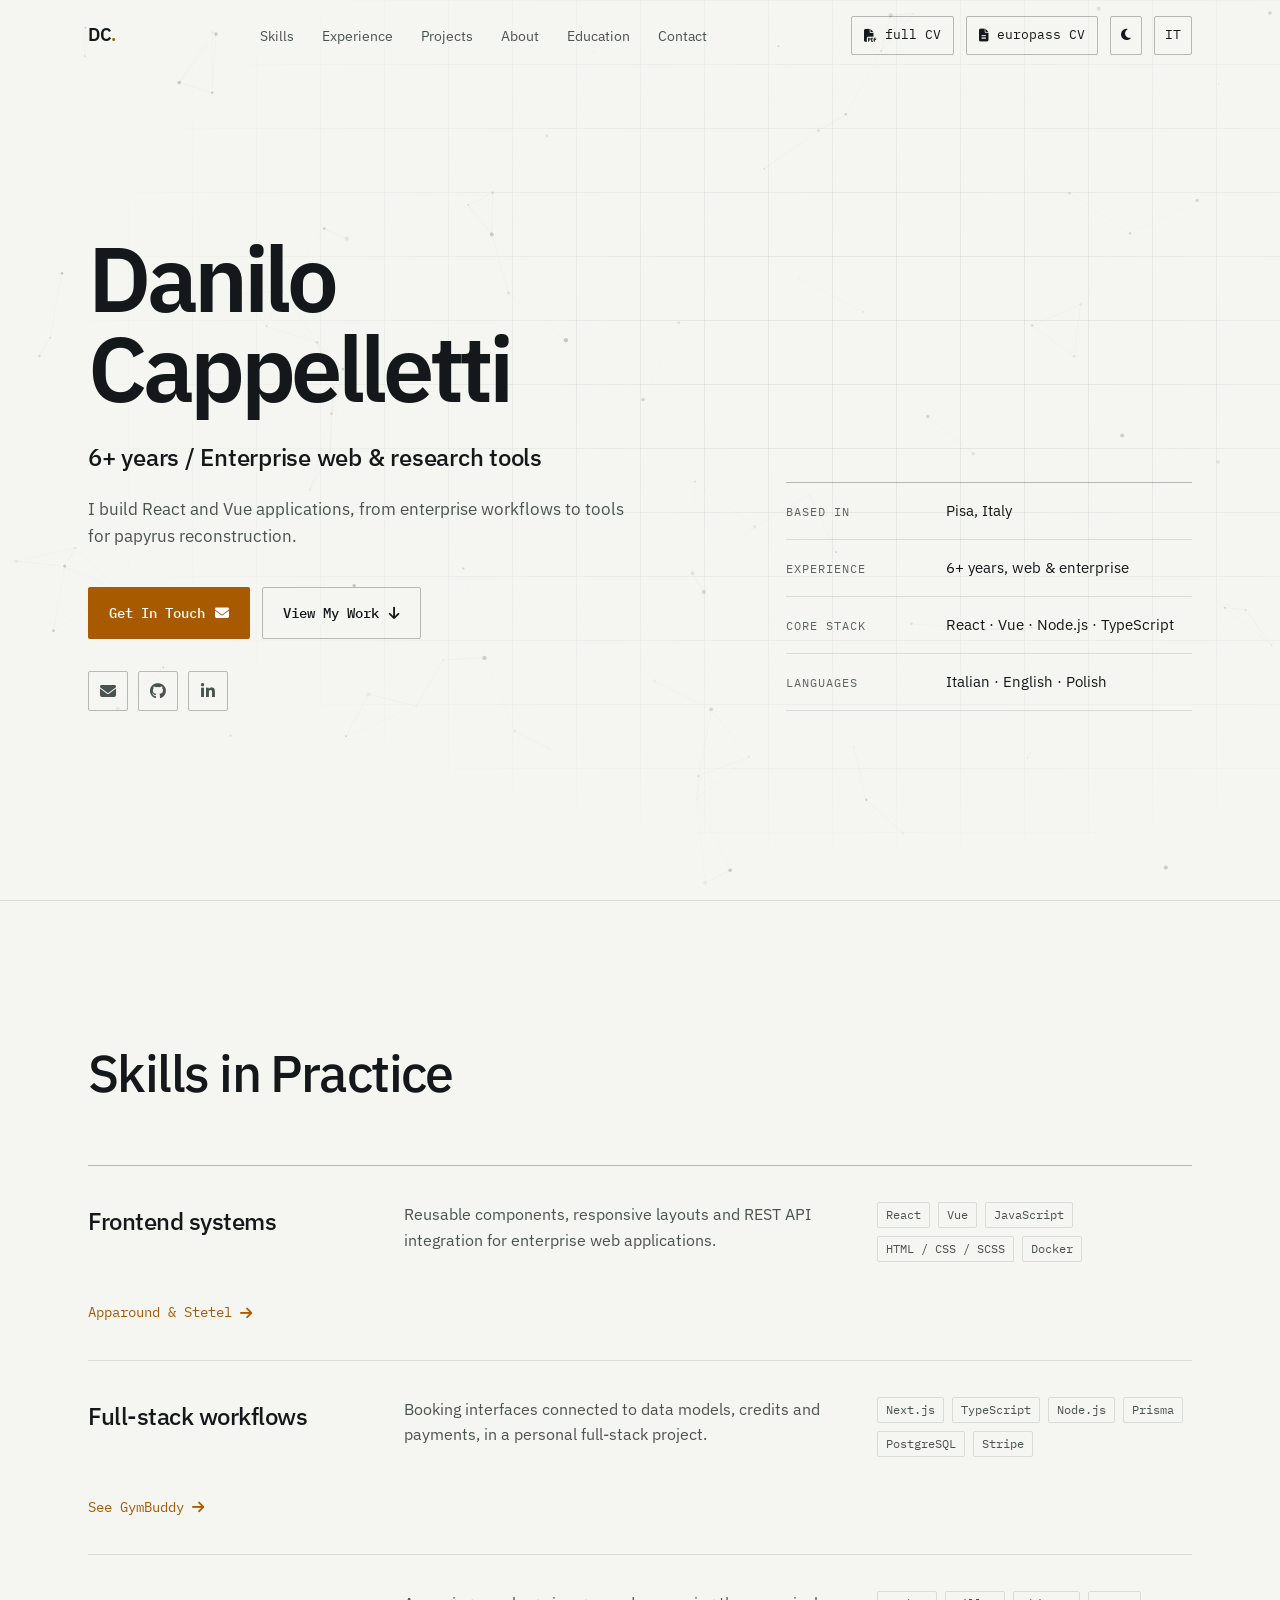
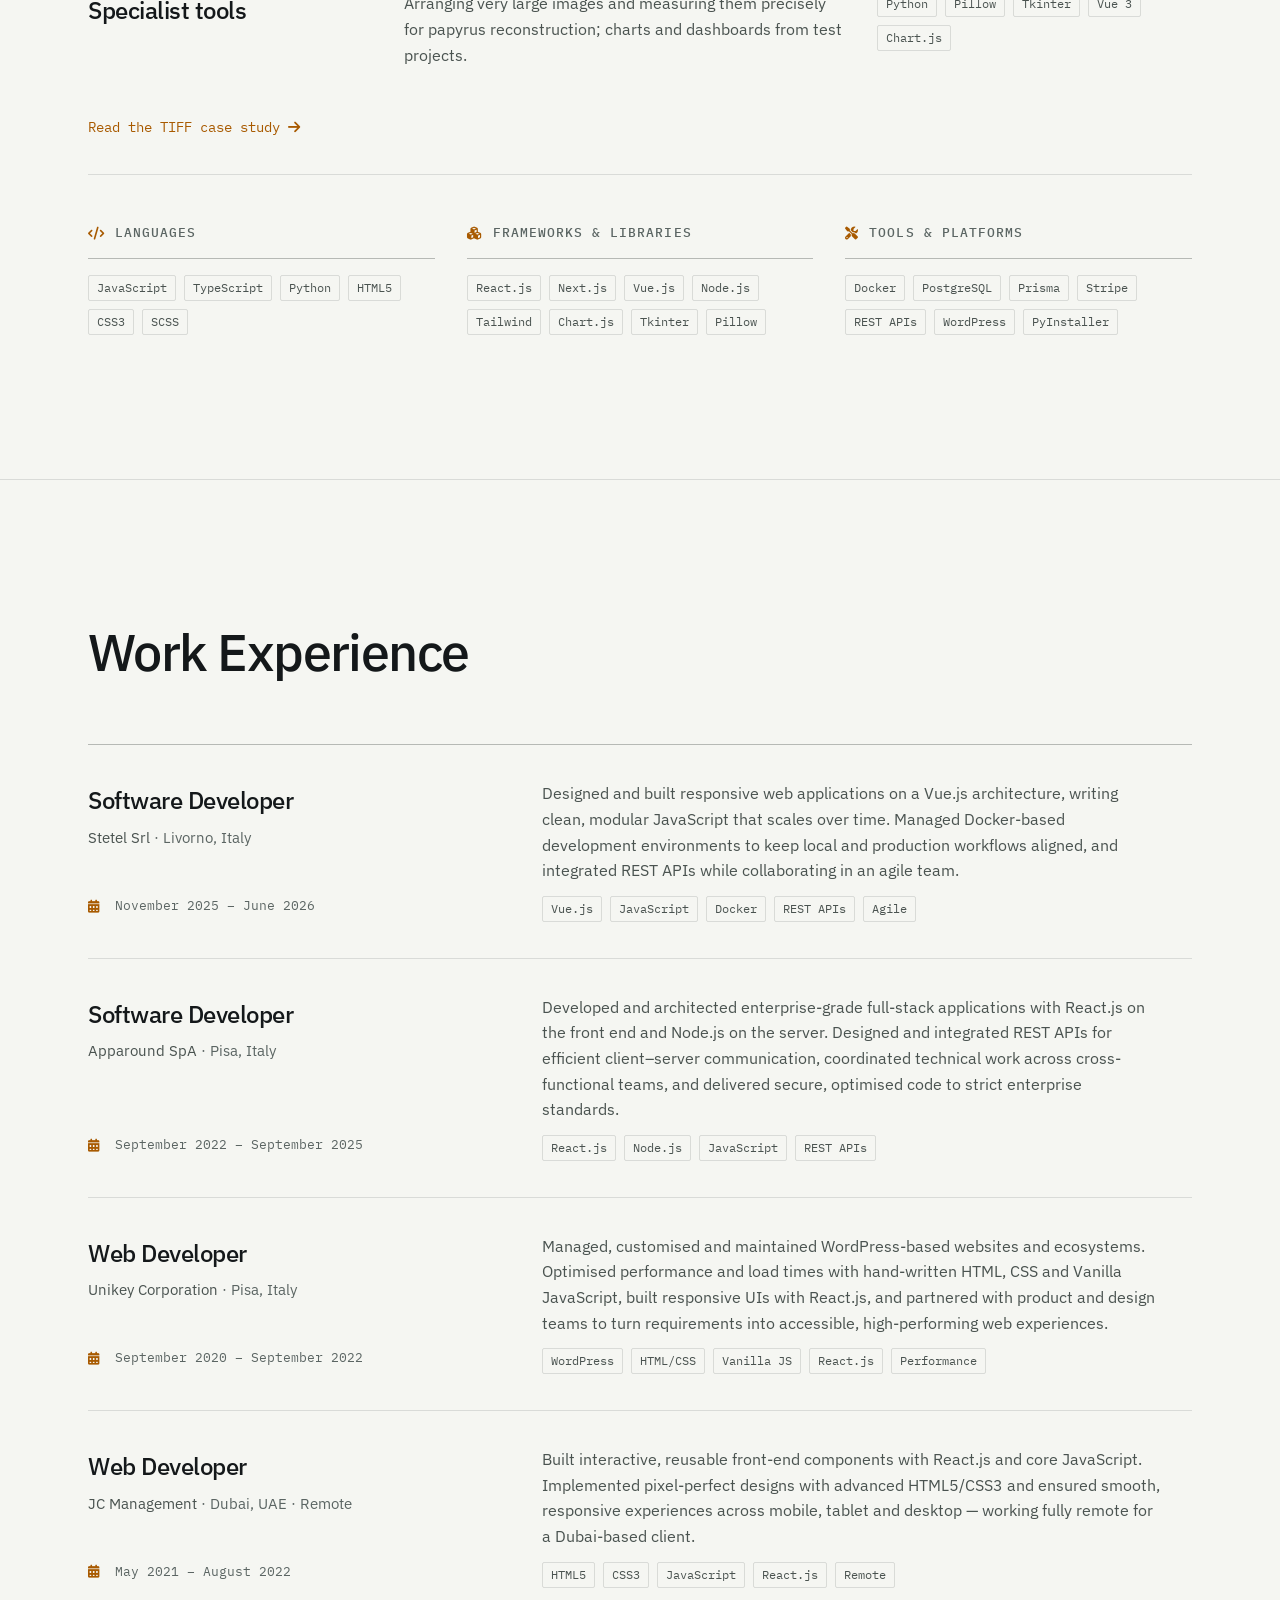
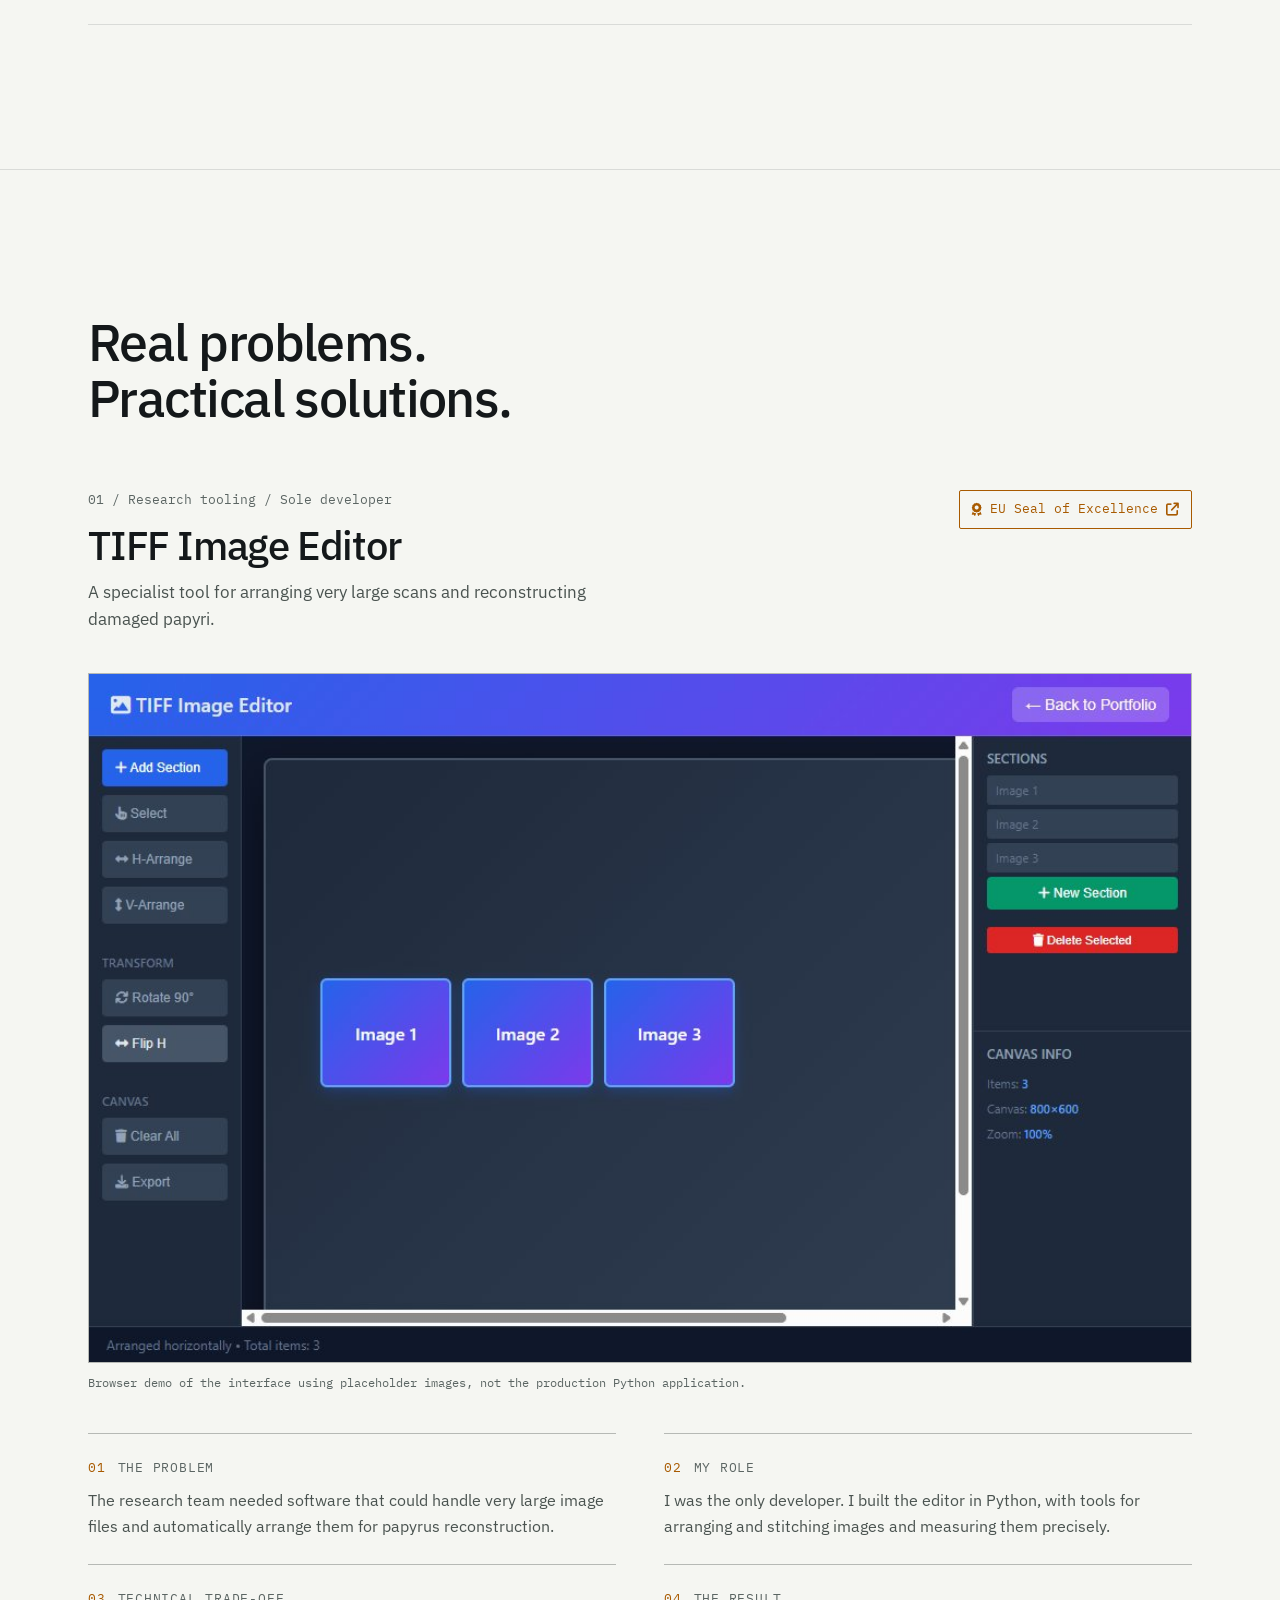
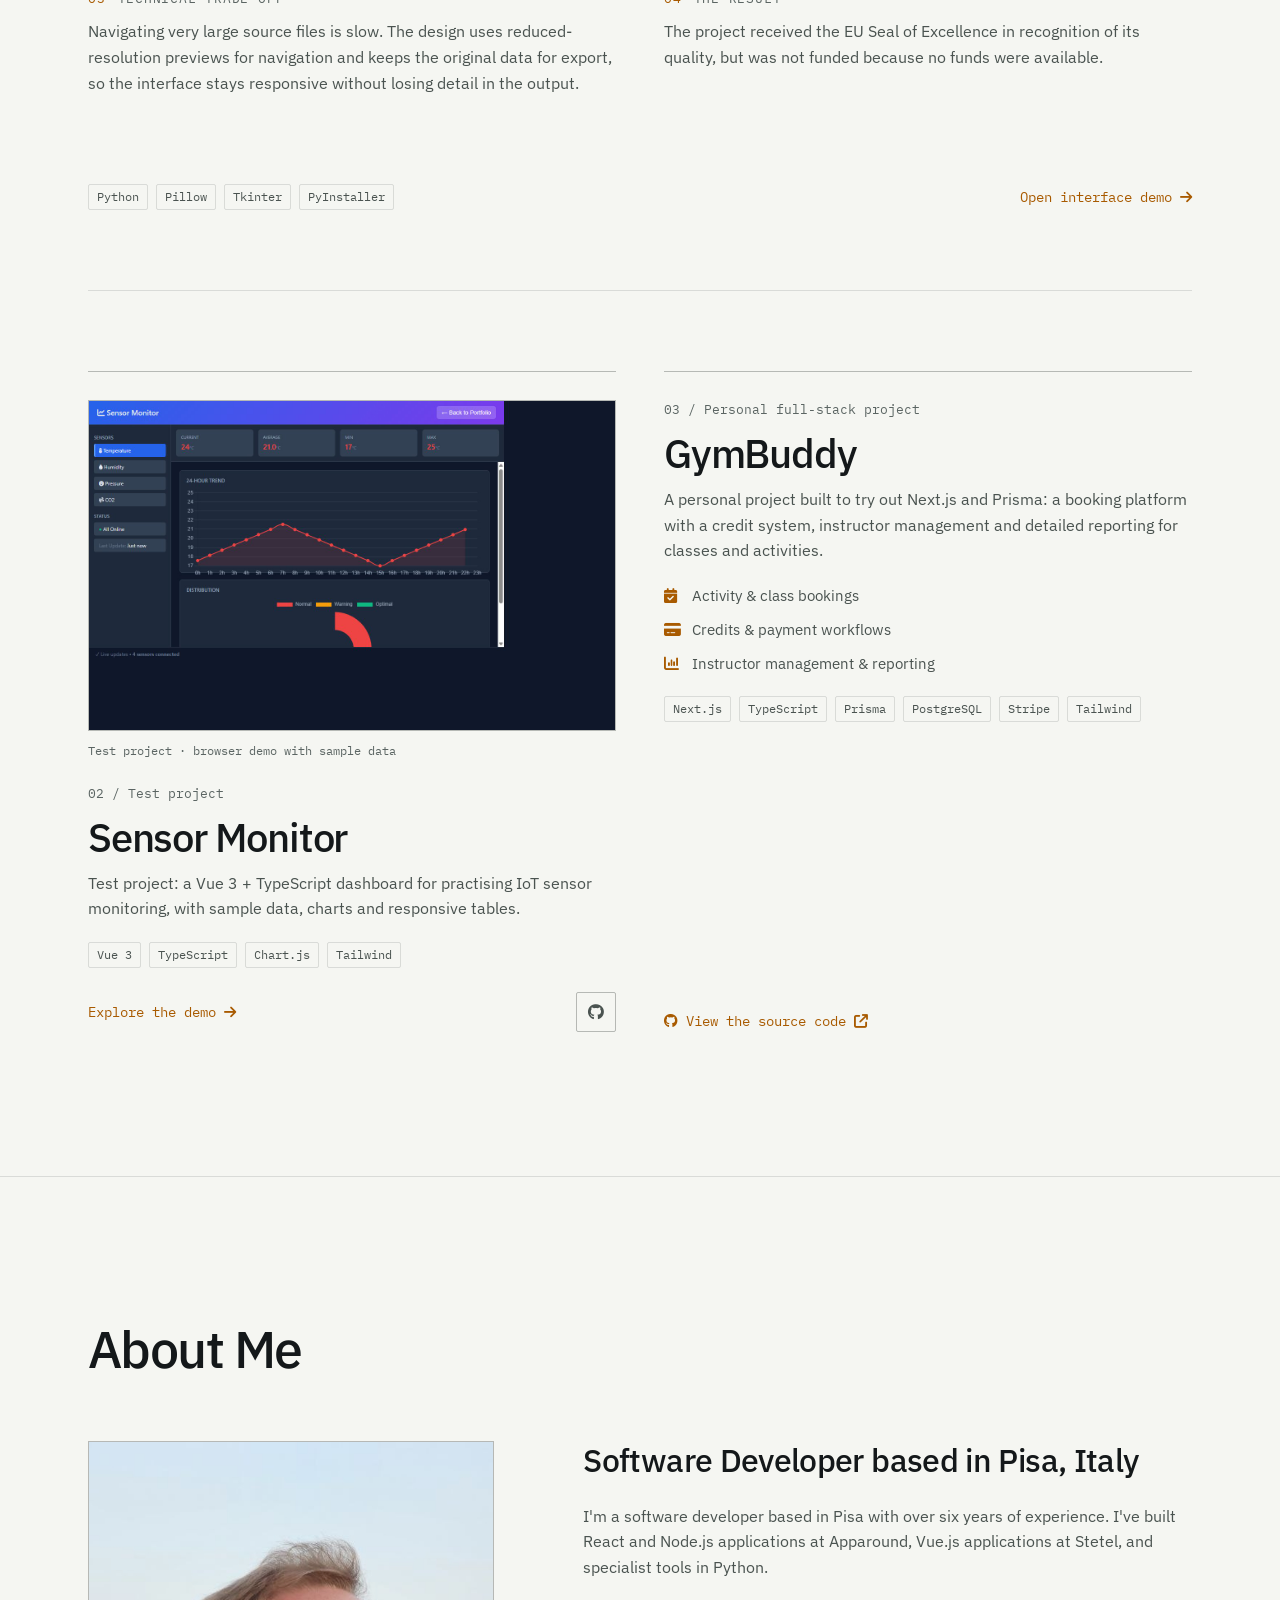
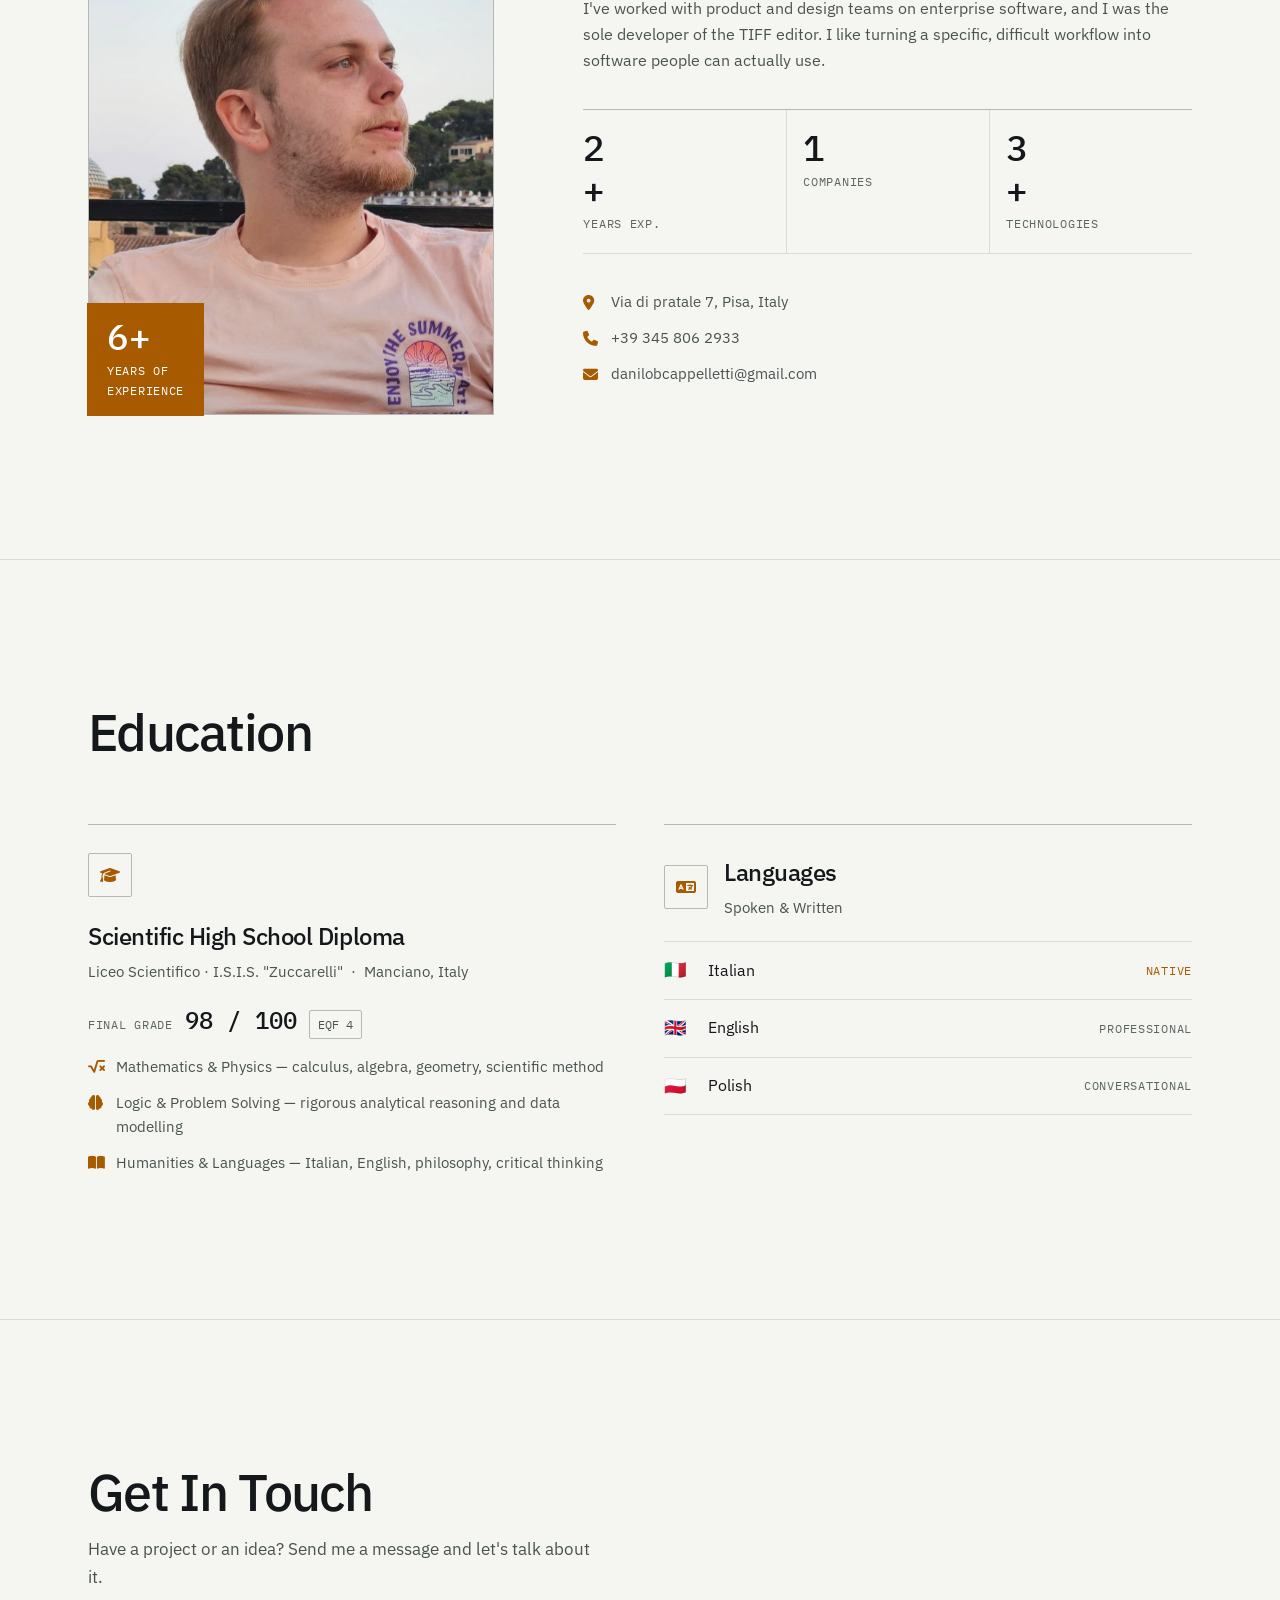
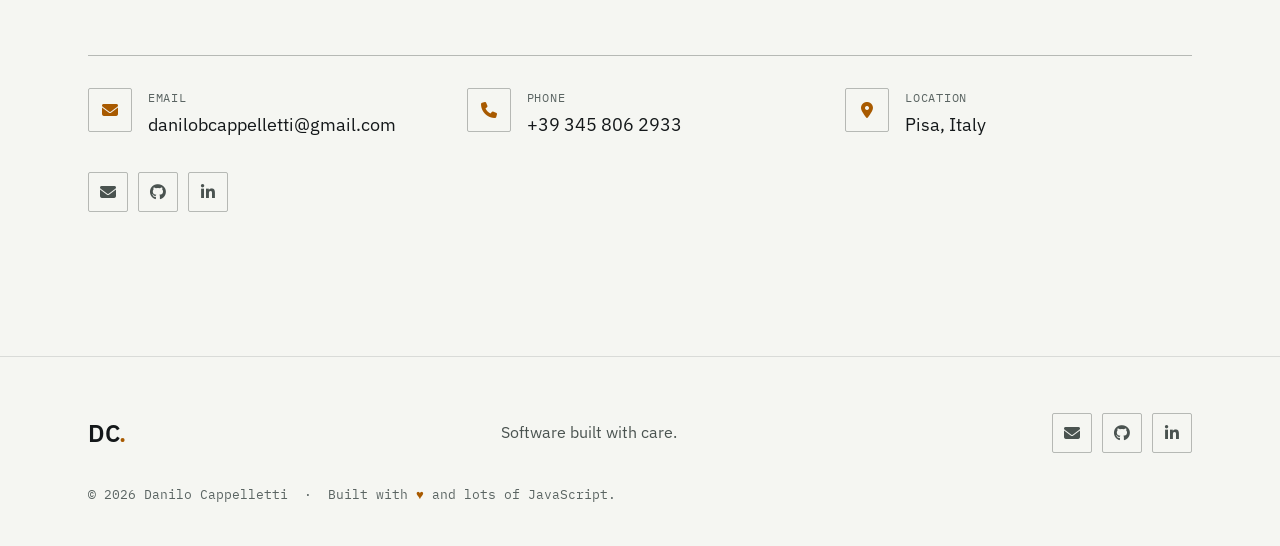
==== commit a733171a: "Feat: added light/dark theme and mobile fix for menu" ====
--- a/index.html
+++ b/index.html
@@ -54,6 +54,7 @@
   <!-- Mobile browser chrome color -->
   <meta name="theme-color" content="#0c0e0f" />
   <script>document.documentElement.classList.add('js');</script>
+  <script>document.documentElement.dataset.theme = localStorage.getItem('dc-theme') || (matchMedia('(prefers-color-scheme: light)').matches ? 'light' : 'dark');</script>
 
   <!-- Fonts -->
   <link rel="preconnect" href="https://fonts.googleapis.com" />
@@ -84,6 +85,8 @@
         <li><a href="#about"      class="nav-link" data-i18n="nav-about">About</a></li>
         <li><a href="#education"  class="nav-link" data-i18n="nav-education">Education</a></li>
         <li><a href="#contact"    class="nav-link" data-i18n="nav-contact">Contact</a></li>
+        <li class="menu-cv"><a class="pdf-btn" href="portfolio_en.pdf" download="Danilo_Cappelletti_Portfolio_en.pdf"><i class="fas fa-file-pdf"></i><span>full CV</span></a></li>
+        <li class="menu-cv"><a class="pdf-btn europass-btn" href="europass_en.pdf" download="Danilo_Cappelletti_Europass_CV_en.pdf"><i class="fas fa-file-lines"></i><span>europass CV</span></a></li>
       </ul>
       <div class="nav-actions">
         <a class="pdf-btn" href="portfolio_en.pdf" download="Danilo_Cappelletti_Portfolio_en.pdf" aria-label="Download full CV (PDF)">
@@ -92,6 +95,7 @@
         <a class="pdf-btn europass-btn" href="europass_en.pdf" download="Danilo_Cappelletti_Europass_CV_en.pdf" aria-label="Download Europass CV">
           <i class="fas fa-file-lines"></i><span>europass CV</span>
         </a>
+        <button class="lang-btn theme-btn" id="theme-btn" aria-label="Switch to light theme"><i class="fas fa-sun" aria-hidden="true"></i></button>
         <button class="lang-btn" id="lang-btn" aria-label="Switch language">IT</button>
         <button class="hamburger" id="hamburger" aria-label="Toggle menu" aria-controls="nav-menu" aria-expanded="false">
           <span></span><span></span><span></span>
--- a/style.css
+++ b/style.css
@@ -2,8 +2,12 @@
    TOKENS
    Dark instrument-panel direction: one signal colour, hairline
    rules, and a mono layer for dates, stack and measurements.
+   The light theme keeps the same roles with a darker amber so
+   accent text stays readable on paper-white.
    ============================================================ */
 :root {
+  color-scheme: dark;
+
   --bg:          #0c0e0f;
   --surface:     #121517;
   --line:        rgba(220,232,226,0.12);
@@ -14,8 +18,12 @@
   --dim:         #8c9592;
 
   --accent:      #ffb454;
+  --accent-hover:#ffc374;
   --accent-ink:  #0c0e0f;
   --accent-soft: rgba(255,180,84,0.12);
+
+  --nav-bg:      rgba(12,14,15,0.94);
+  --scroll:      #2b3235;
 
   --ease-out:    cubic-bezier(0.23, 1, 0.32, 1);
 
@@ -25,6 +33,27 @@
 
   --gutter: clamp(20px, 4vw, 48px);
   --max:    1200px;
+}
+
+:root[data-theme="light"] {
+  color-scheme: light;
+
+  --bg:          #f5f6f2;
+  --surface:     #ebede8;
+  --line:        rgba(20,28,24,0.12);
+  --line-strong: rgba(20,28,24,0.28);
+
+  --text:        #14181a;
+  --muted:       #4a5350;
+  --dim:         #5b6563;
+
+  --accent:      #a85a00;
+  --accent-hover:#8a4a00;
+  --accent-ink:  #ffffff;
+  --accent-soft: rgba(168,90,0,0.12);
+
+  --nav-bg:      rgba(245,246,242,0.94);
+  --scroll:      #c9cec9;
 }
 
 /* ============================================================
@@ -37,7 +66,7 @@
   scroll-padding-top: 96px;
   overflow-x: hidden; overflow-x: clip;
   scrollbar-width: thin;
-  scrollbar-color: #2b3235 var(--bg);
+  scrollbar-color: var(--scroll) var(--bg);
 }
 
 body {
@@ -151,7 +180,7 @@
 .btn-secondary,
 .btn-glass { border-color: var(--line-strong); color: var(--text); }
 @media (hover: hover) and (pointer: fine) {
-  .btn-primary:hover { background: #ffc374; }
+  .btn-primary:hover { background: var(--accent-hover); }
   .btn-secondary:hover,
   .btn-glass:hover { border-color: var(--accent); color: var(--accent); }
 }
@@ -213,7 +242,7 @@
   transition: background-color 250ms var(--ease-out), border-color 250ms var(--ease-out);
 }
 .navbar.scrolled {
-  background: rgba(12,14,15,0.94);
+  background: var(--nav-bg);
   border-bottom-color: var(--line);
 }
 .nav-container {
@@ -249,6 +278,7 @@
 }
 
 .nav-actions { display: flex; align-items: center; gap: 12px; }
+.menu-cv { display: none; }
 .pdf-btn {
   display: inline-flex; align-items: center; gap: 8px;
   font-family: var(--f-mono); font-size: 0.8125rem;
@@ -764,8 +794,9 @@
   .lang-item { grid-template-columns: 2rem 1fr; }
   .lang-level { grid-column: 2; }
   .nav-actions { gap: 8px; }
-  .pdf-btn span { display: none; }
-  .pdf-btn { padding: 8px 10px; }
+  .nav-actions .pdf-btn { display: none; }
+  .menu-cv { display: block; }
+  .menu-cv .pdf-btn { font-size: 1rem; padding: 10px 16px; width: 14rem; justify-content: center; }
 }
 
 @media (prefers-reduced-motion: reduce) {
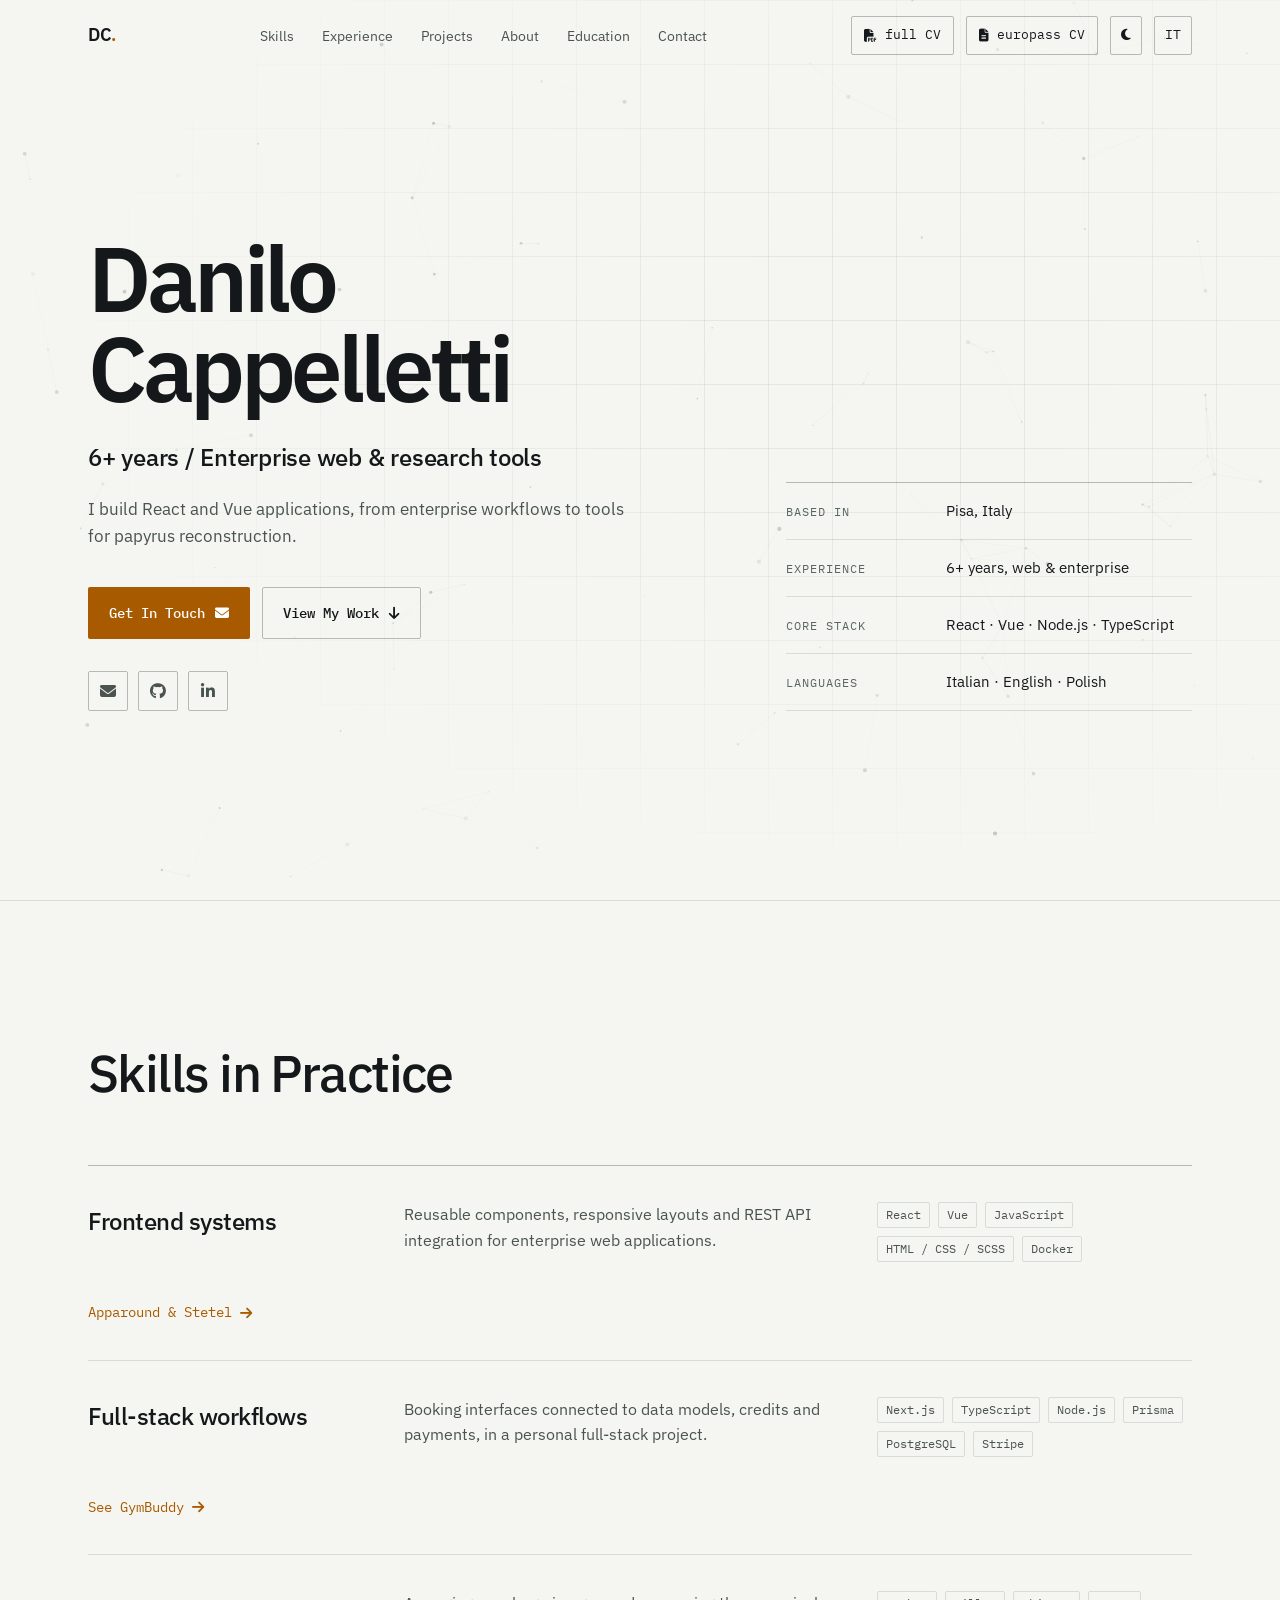
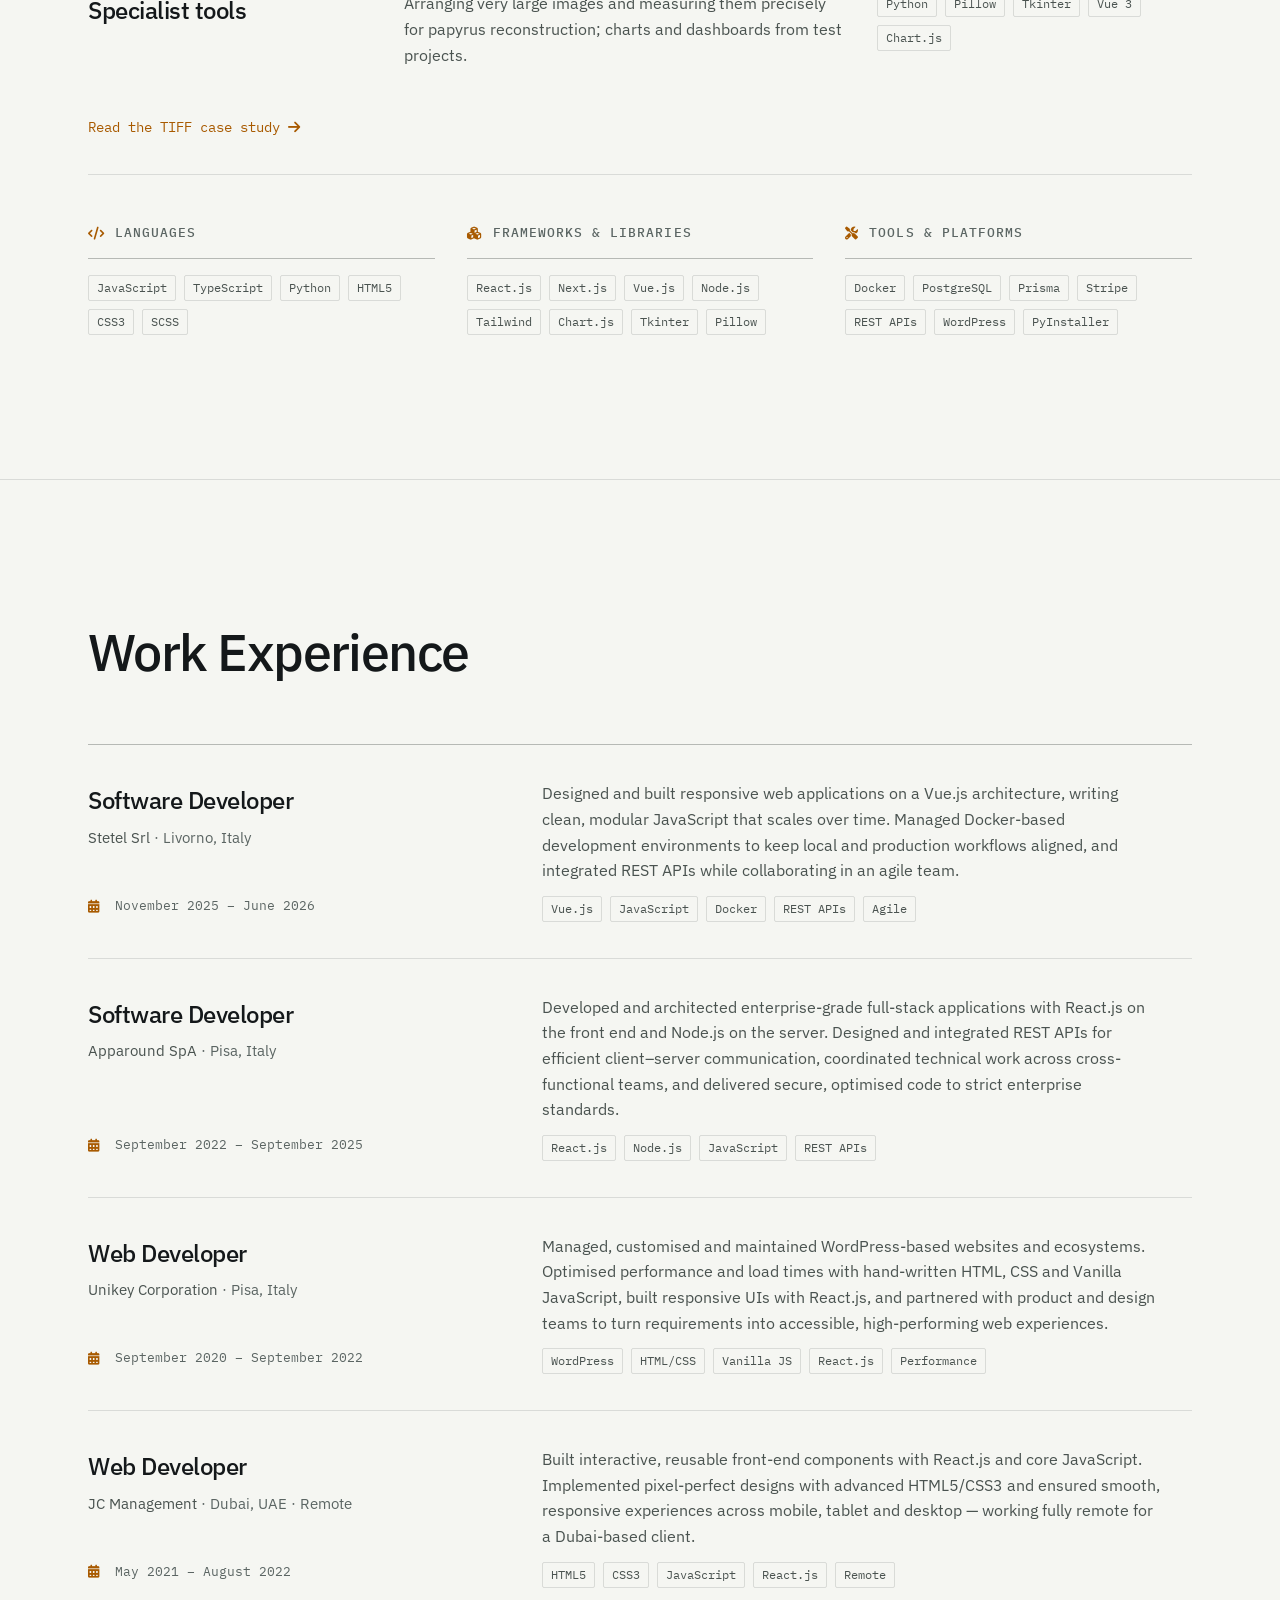
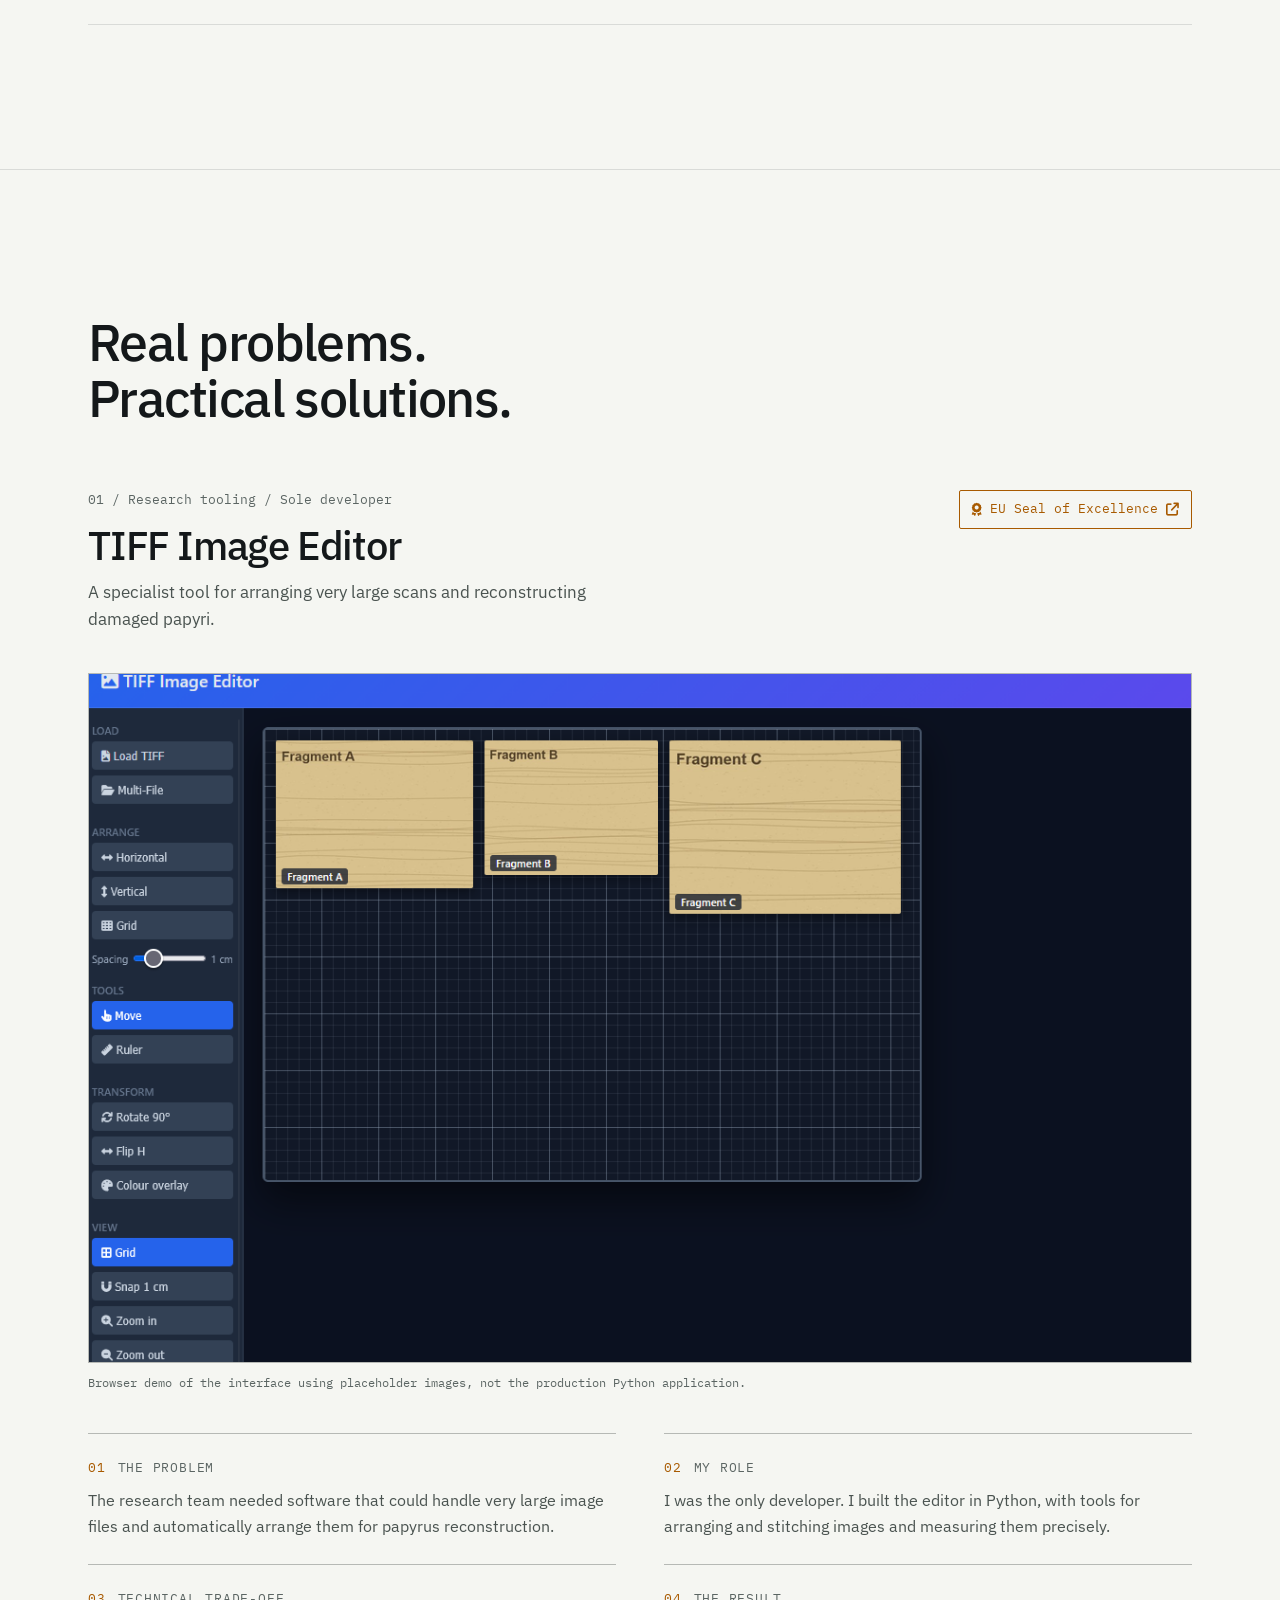
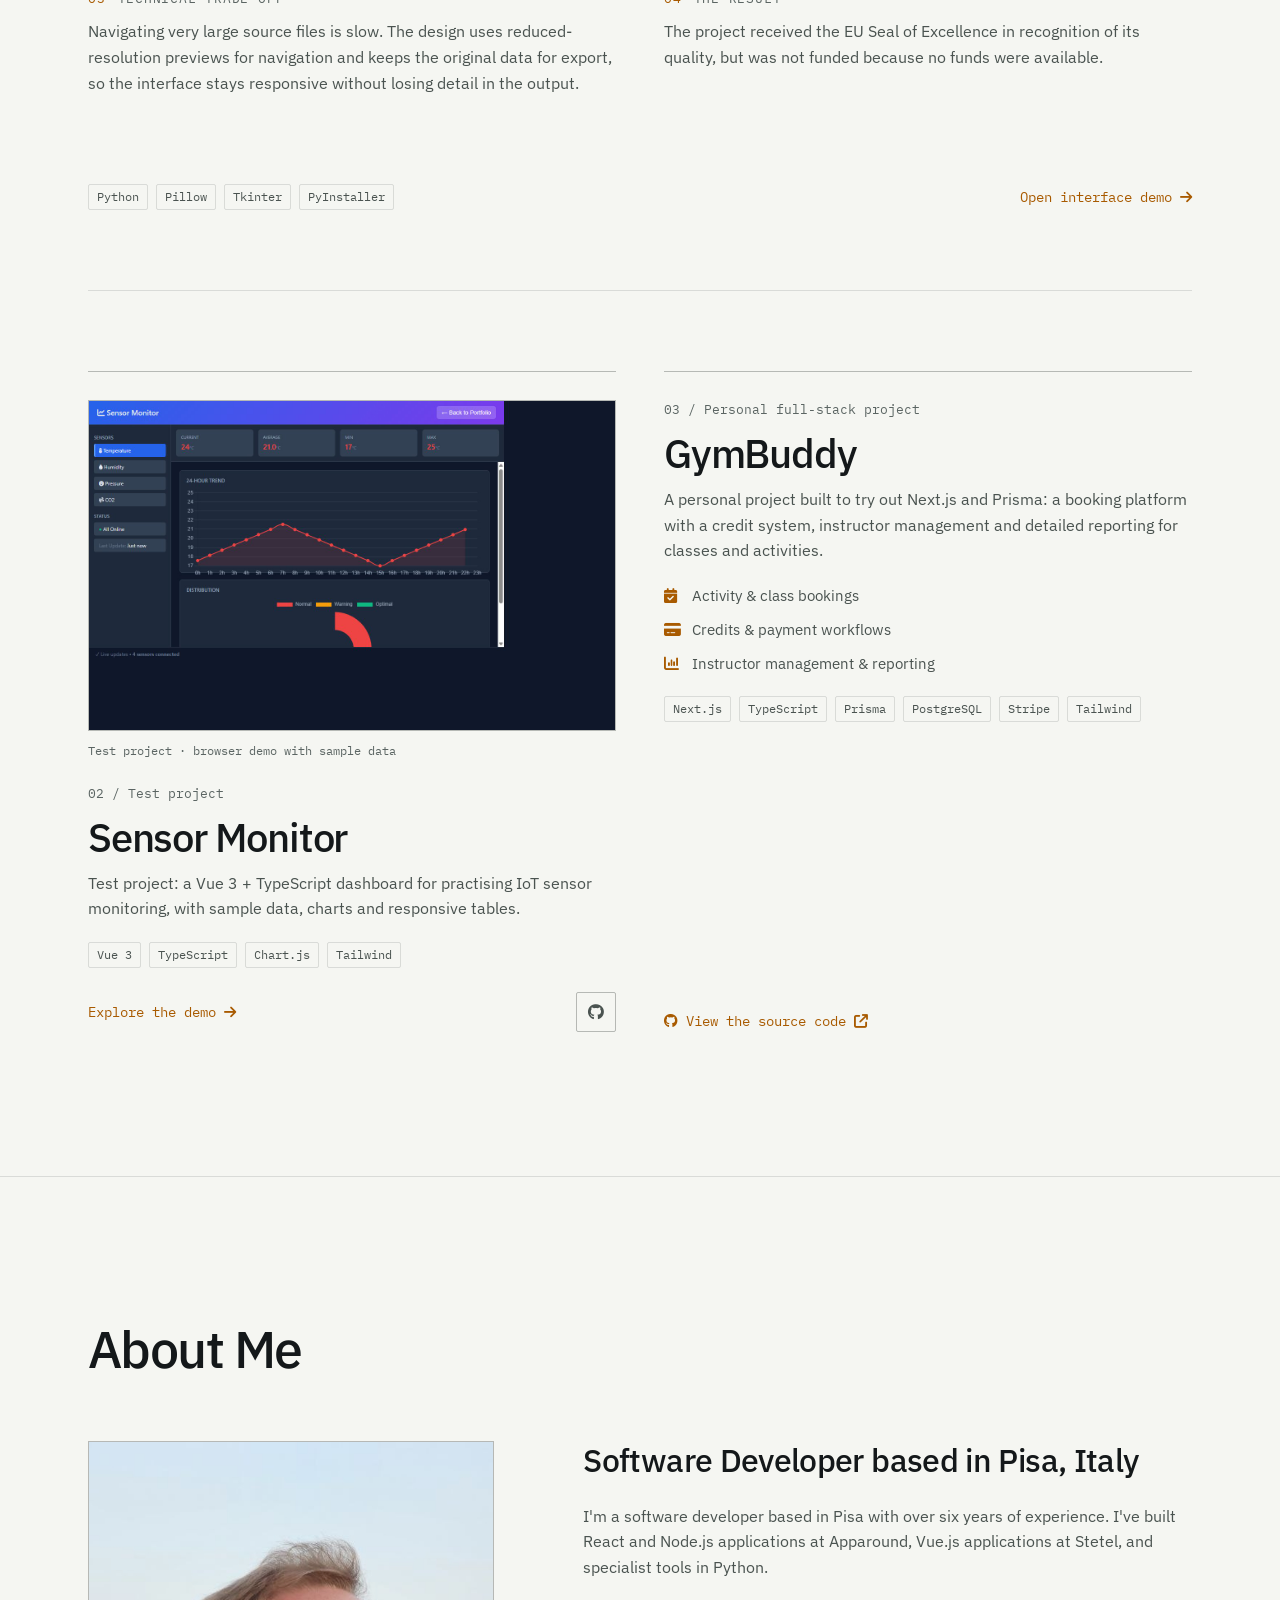
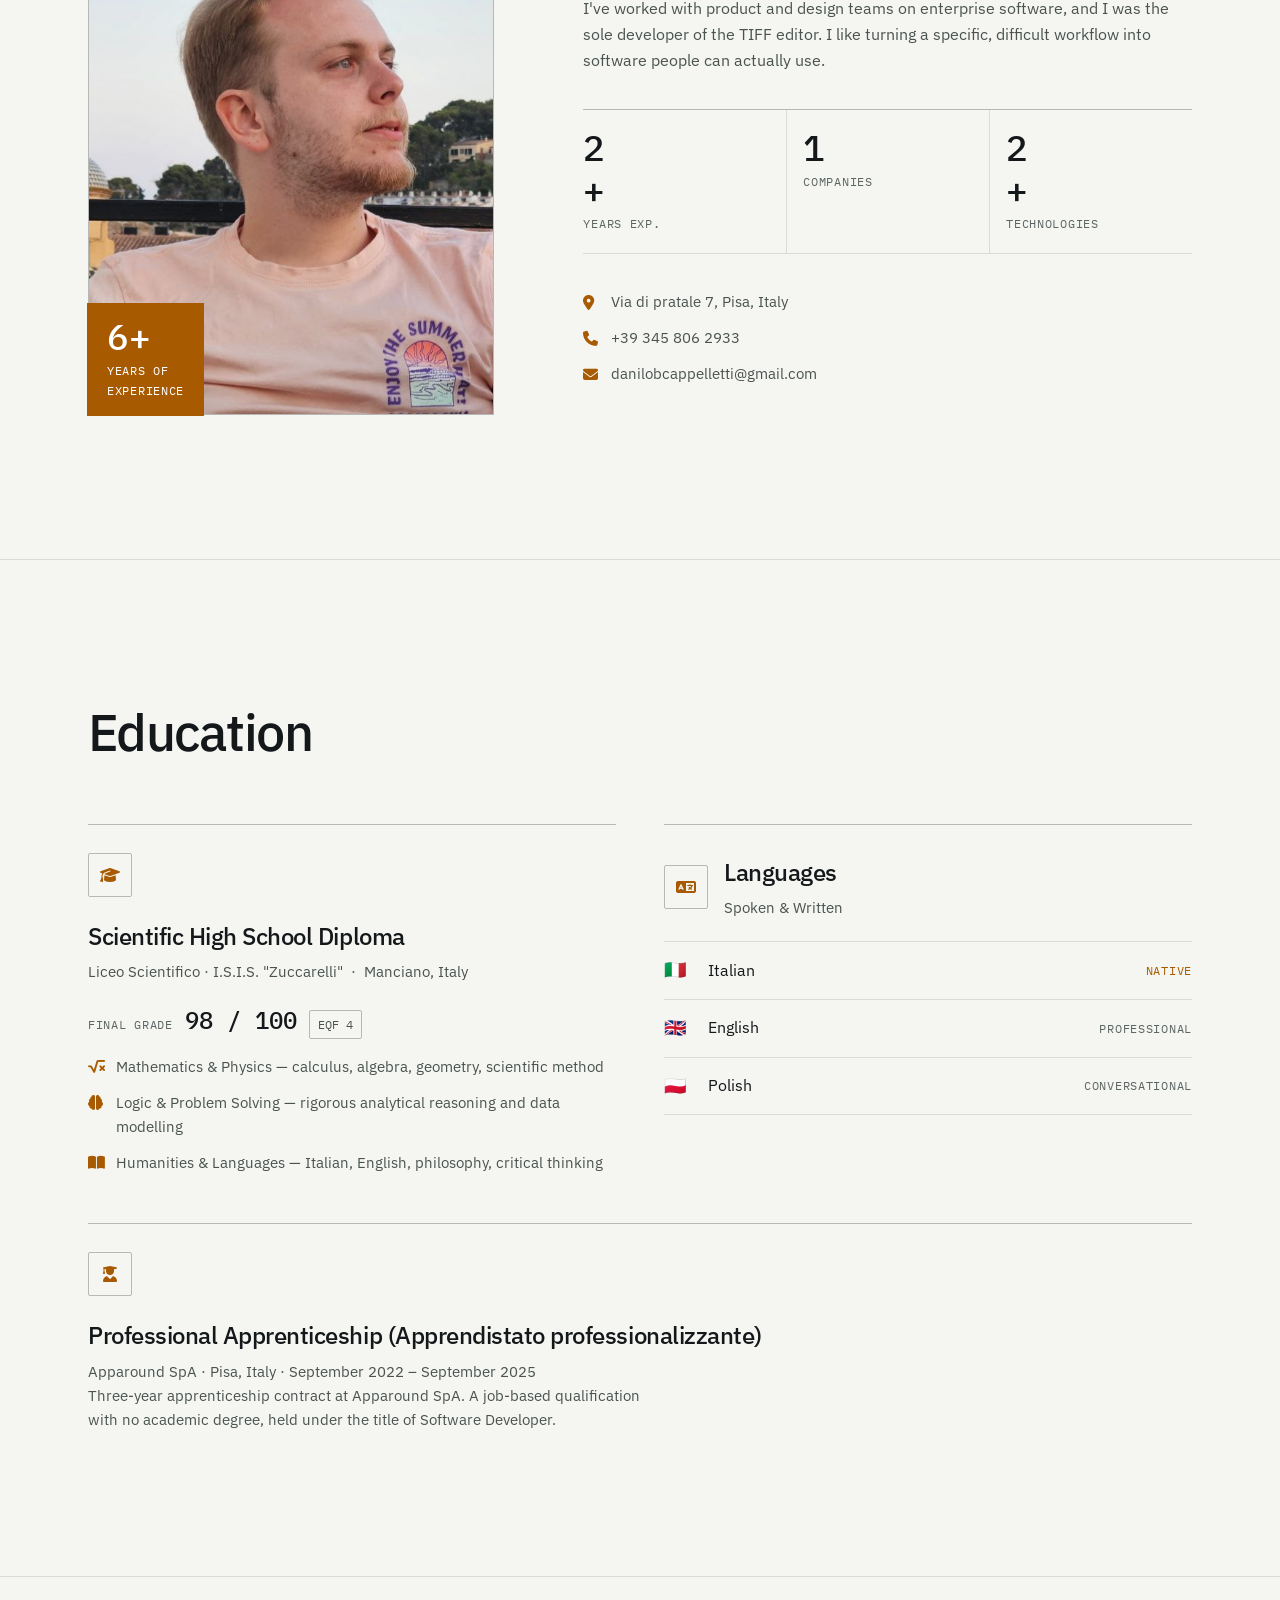
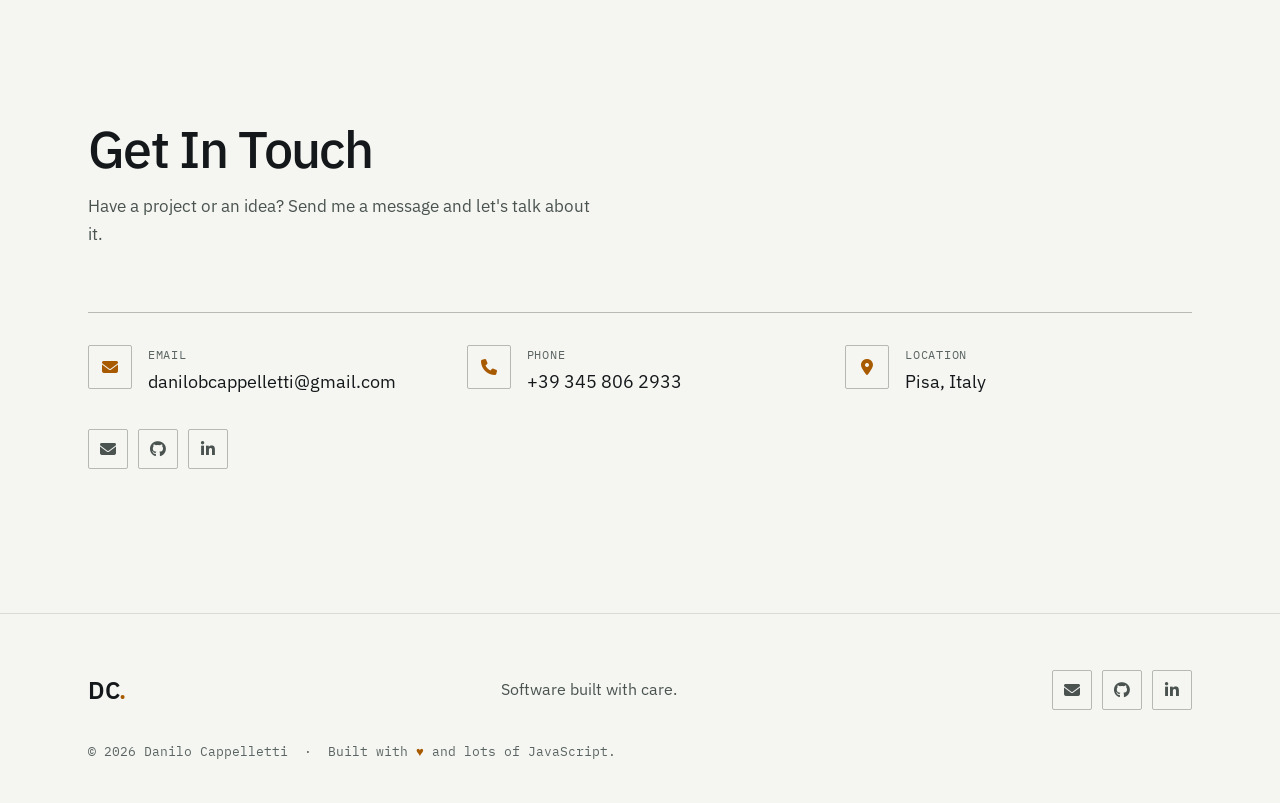
==== commit 3a3fa0bd: "Feat: added Apprenticeship and changed screenshot" ====
--- a/index.html
+++ b/index.html
@@ -329,7 +329,7 @@
         </div>
         <figure class="project-preview featured-preview">
           <a href="tiff-demo.html" aria-label="Open TIFF interface demo">
-            <img src="assets/tiff-demo-preview.jpg" alt="TIFF interface demo with three image placeholders arranged horizontally, a toolbar and a sections panel" width="1010" height="631" loading="lazy" />
+            <img src="assets/tiff-demo-preview.png" alt="TIFF interface demo with three image placeholders arranged horizontally, a toolbar and a sections panel" width="1010" height="631" loading="lazy" />
           </a>
           <figcaption data-i18n="tiff-caption">Browser demo of the interface using placeholder images, not the production Python application.</figcaption>
         </figure>
@@ -490,6 +490,16 @@
           </ul>
           <div class="edu-decoration"></div>
         </div>
+
+        <div class="education-card apprentice-card" data-aos="fade-up">
+          <div class="edu-icon"><i class="fas fa-user-graduate"></i></div>
+          <div class="edu-info">
+            <h3 data-i18n="edu-apprentice-title">Professional Apprenticeship (Apprendistato professionalizzante)</h3>
+            <span class="edu-school" data-i18n="edu-apprentice-meta">Apparound SpA · Pisa, Italy &nbsp;·&nbsp; September 2022 – September 2025</span>
+            <p class="apprentice-desc" data-i18n="edu-apprentice-desc">Three-year apprenticeship contract at Apparound SpA. A job-based qualification with no academic degree, held under the title of Software Developer.</p>
+          </div>
+          <div class="edu-decoration"></div>
+        </div>
       </div>
     </div>
   </section>
--- a/style.css
+++ b/style.css
@@ -177,12 +177,10 @@
 }
 .btn:active { transform: scale(0.97); }
 .btn-primary { background: var(--accent); color: var(--accent-ink); }
-.btn-secondary,
-.btn-glass { border-color: var(--line-strong); color: var(--text); }
+.btn-secondary { border-color: var(--line-strong); color: var(--text); }
 @media (hover: hover) and (pointer: fine) {
   .btn-primary:hover { background: var(--accent-hover); }
-  .btn-secondary:hover,
-  .btn-glass:hover { border-color: var(--accent); color: var(--accent); }
+  .btn-secondary:hover { border-color: var(--accent); color: var(--accent); }
 }
 
 .evidence-link {
@@ -670,6 +668,11 @@
 .edu-focus li { display: flex; gap: 12px; color: var(--muted); font-size: 0.9375rem; }
 .edu-focus i { color: var(--accent); width: 16px; margin-top: 4px; }
 .edu-decoration { display: none; }
+
+.apprentice-card { grid-column: 1 / -1; }
+.apprentice-desc {
+  color: var(--muted); font-size: 0.9375rem; max-width: 65ch;
+}
 
 .lang-list { border-top: 1px solid var(--line); }
 .lang-item {
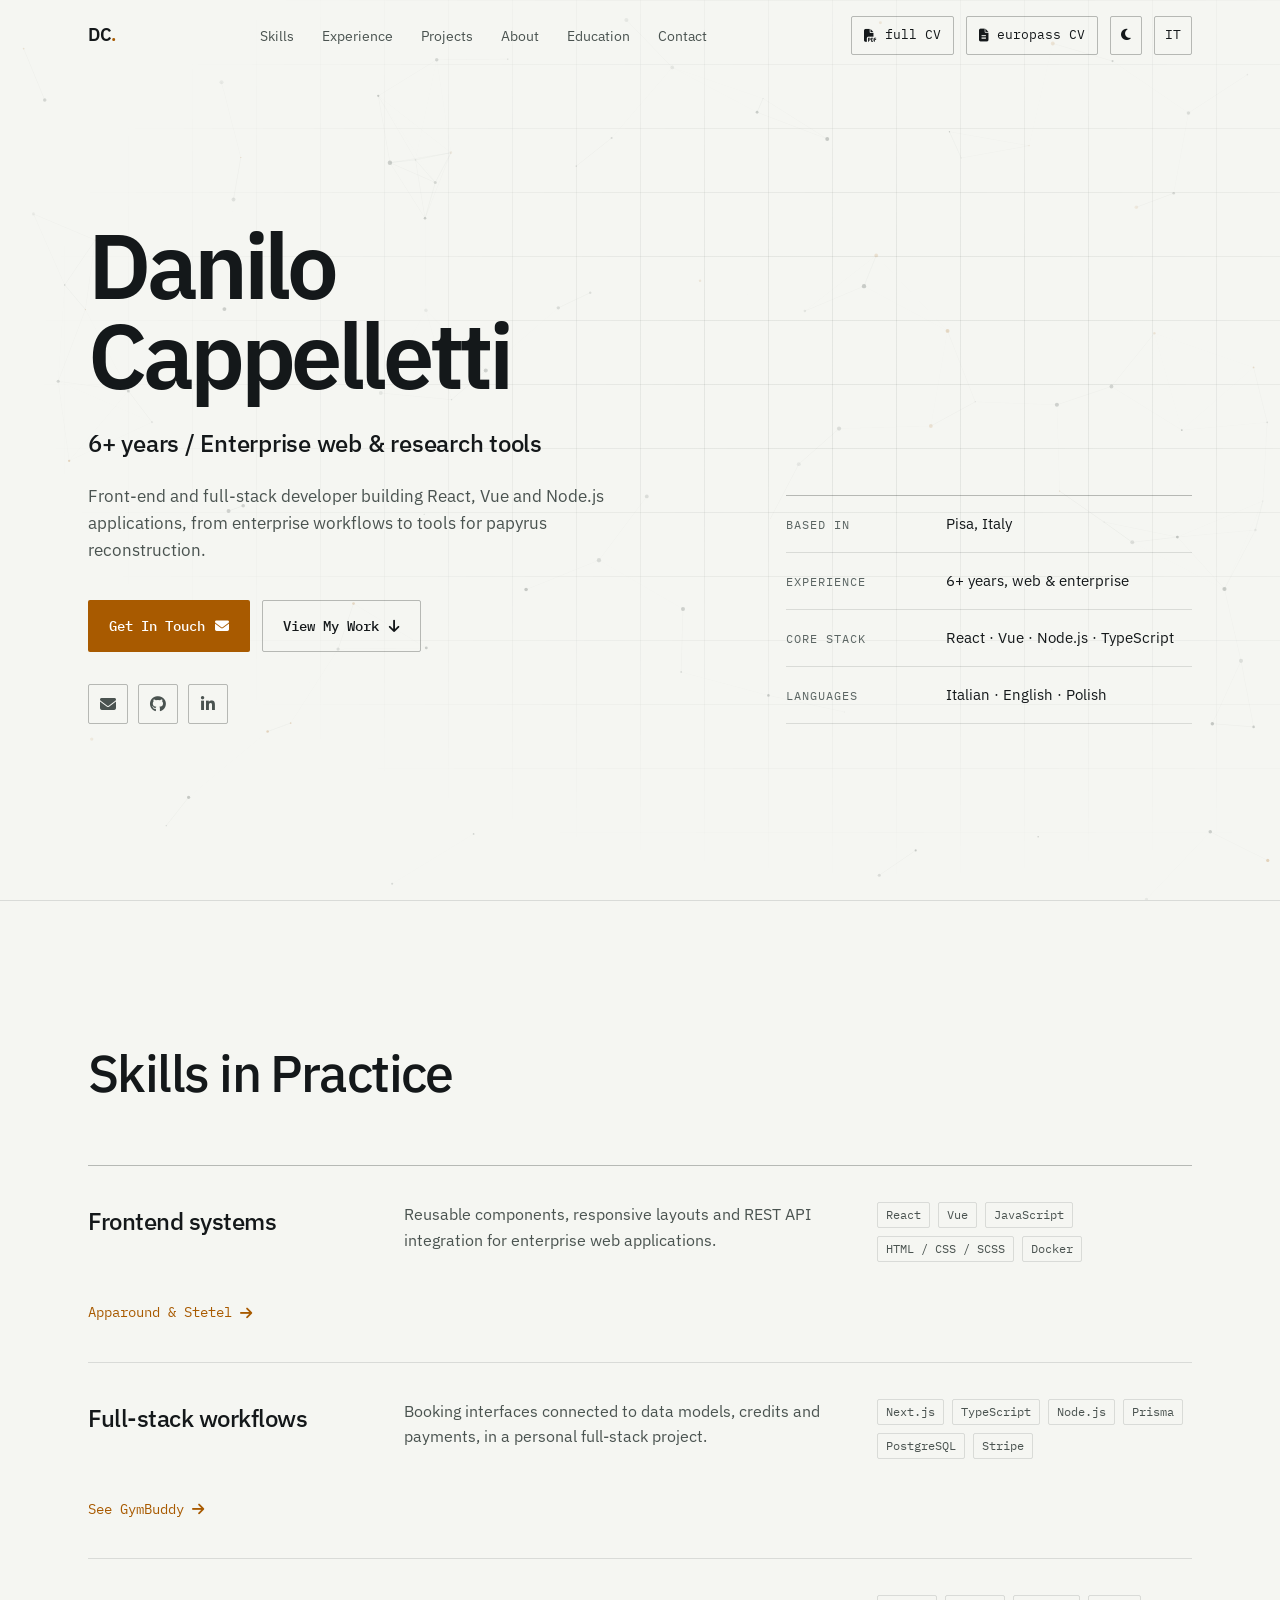
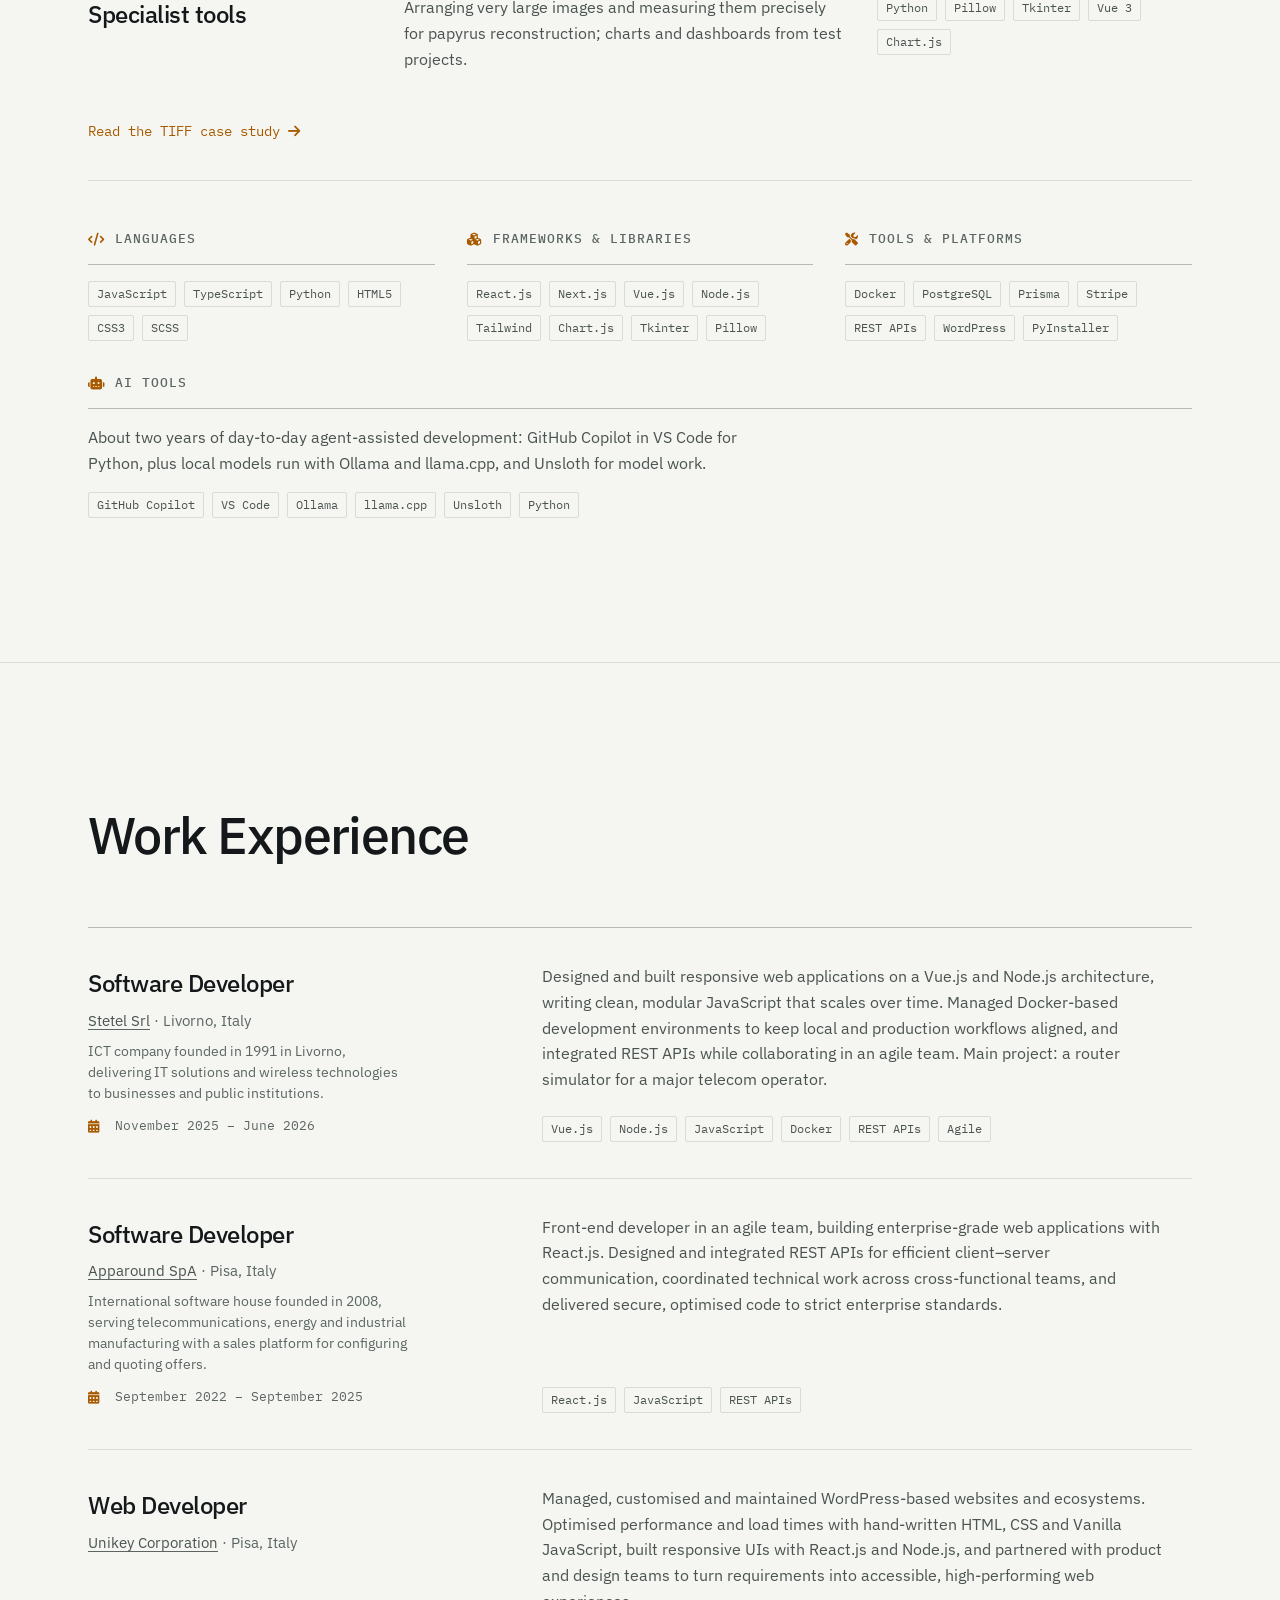
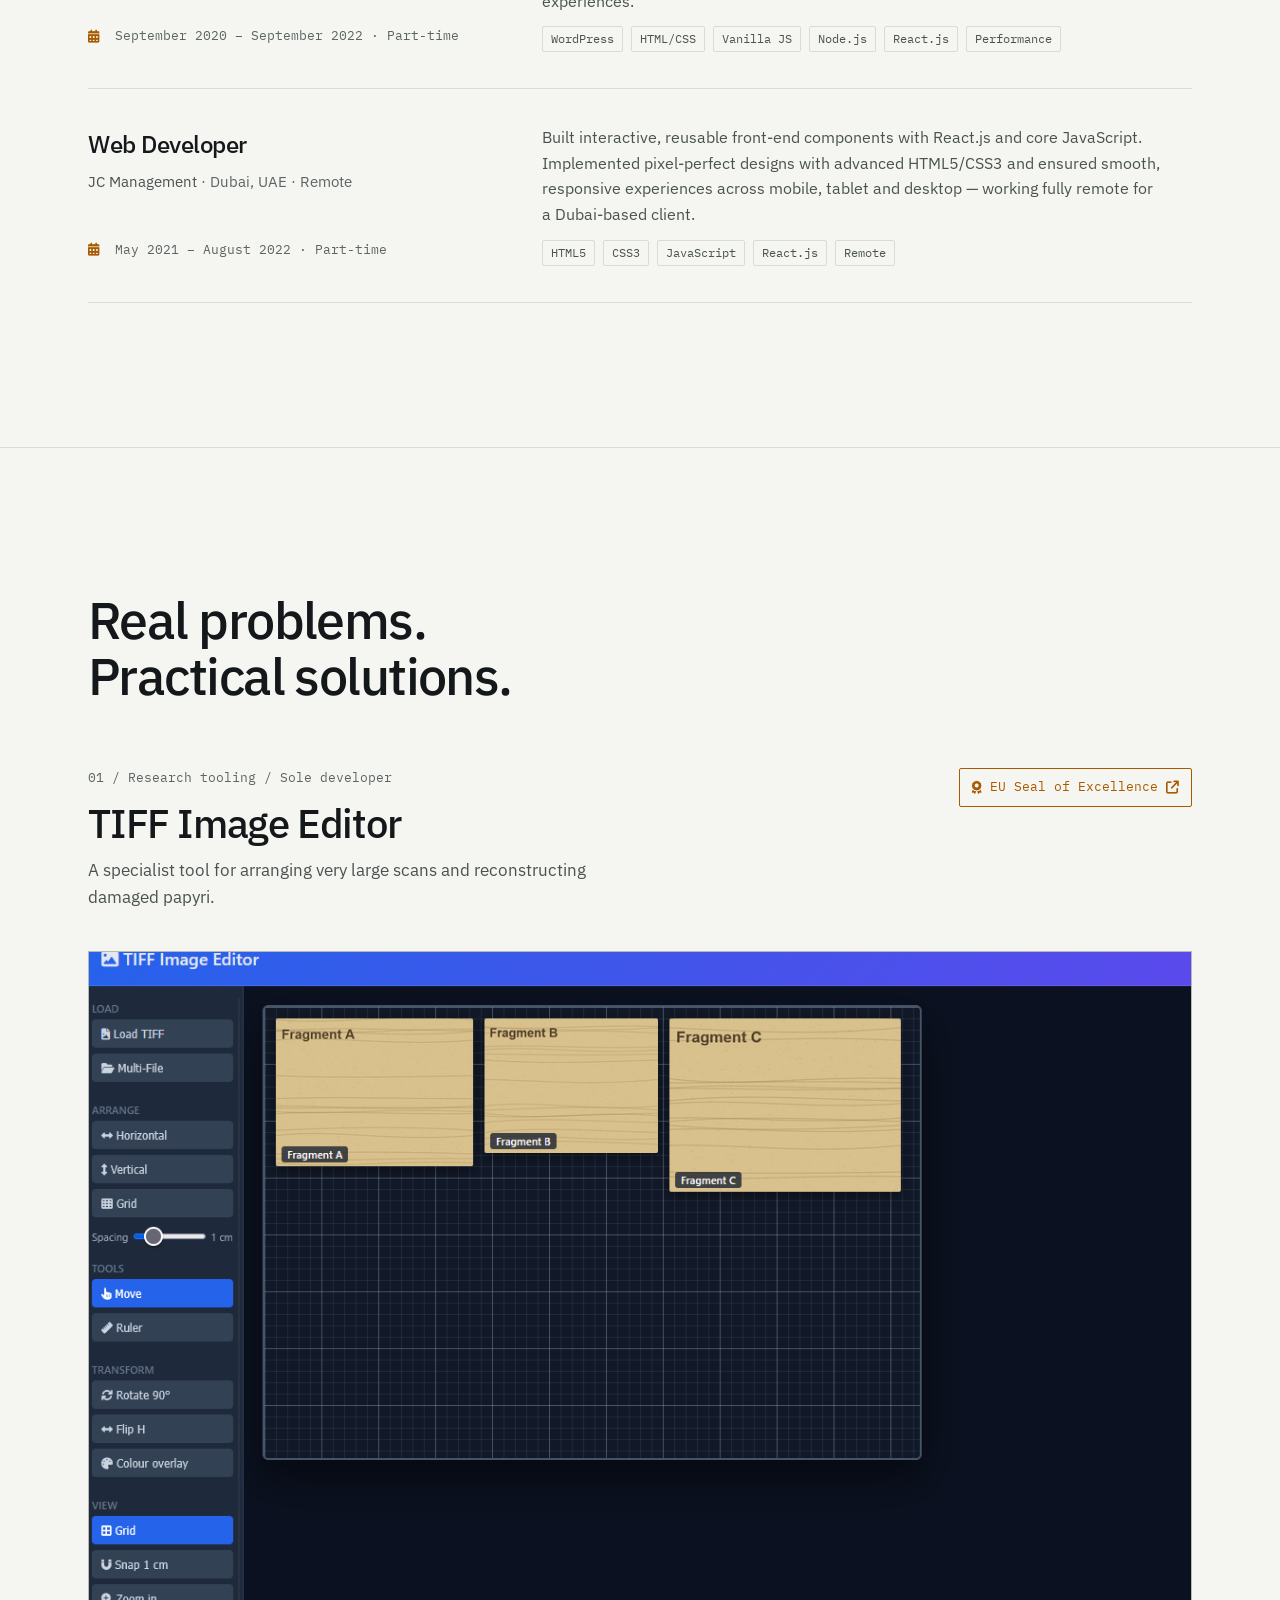
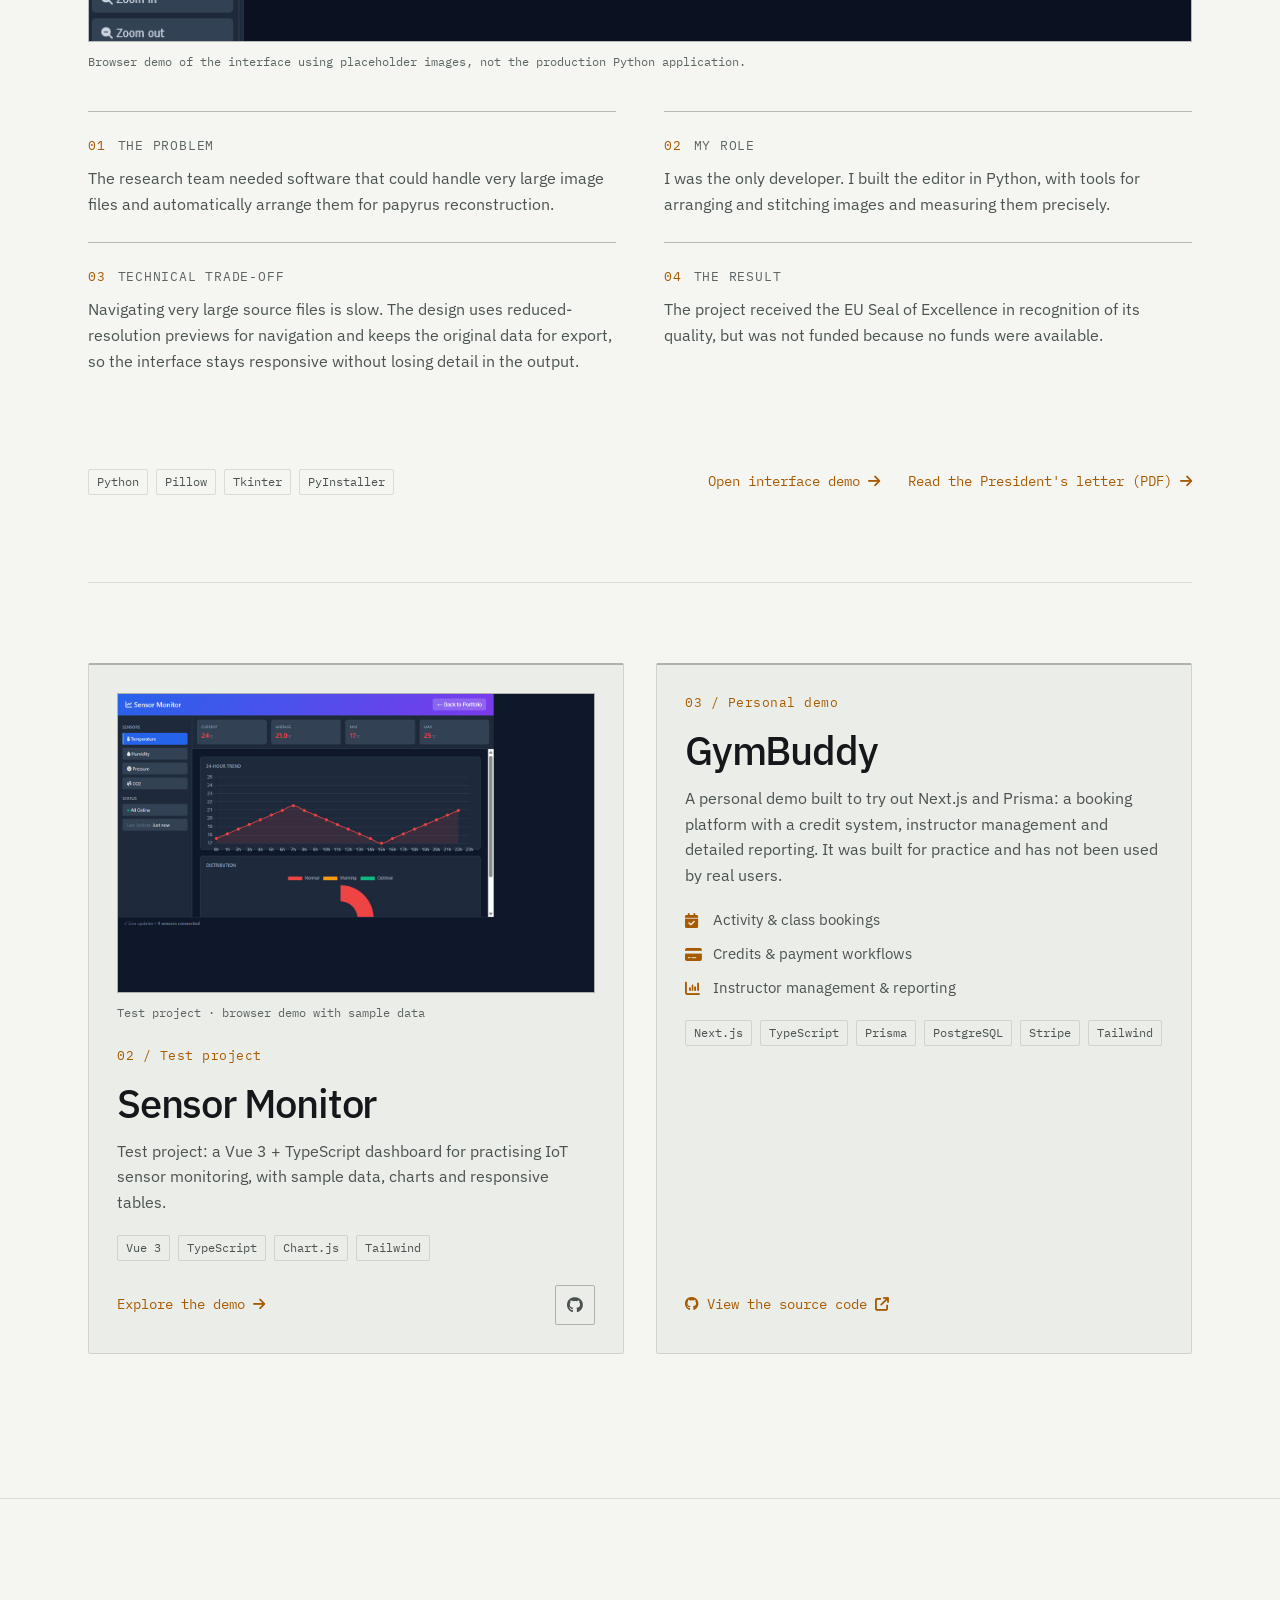
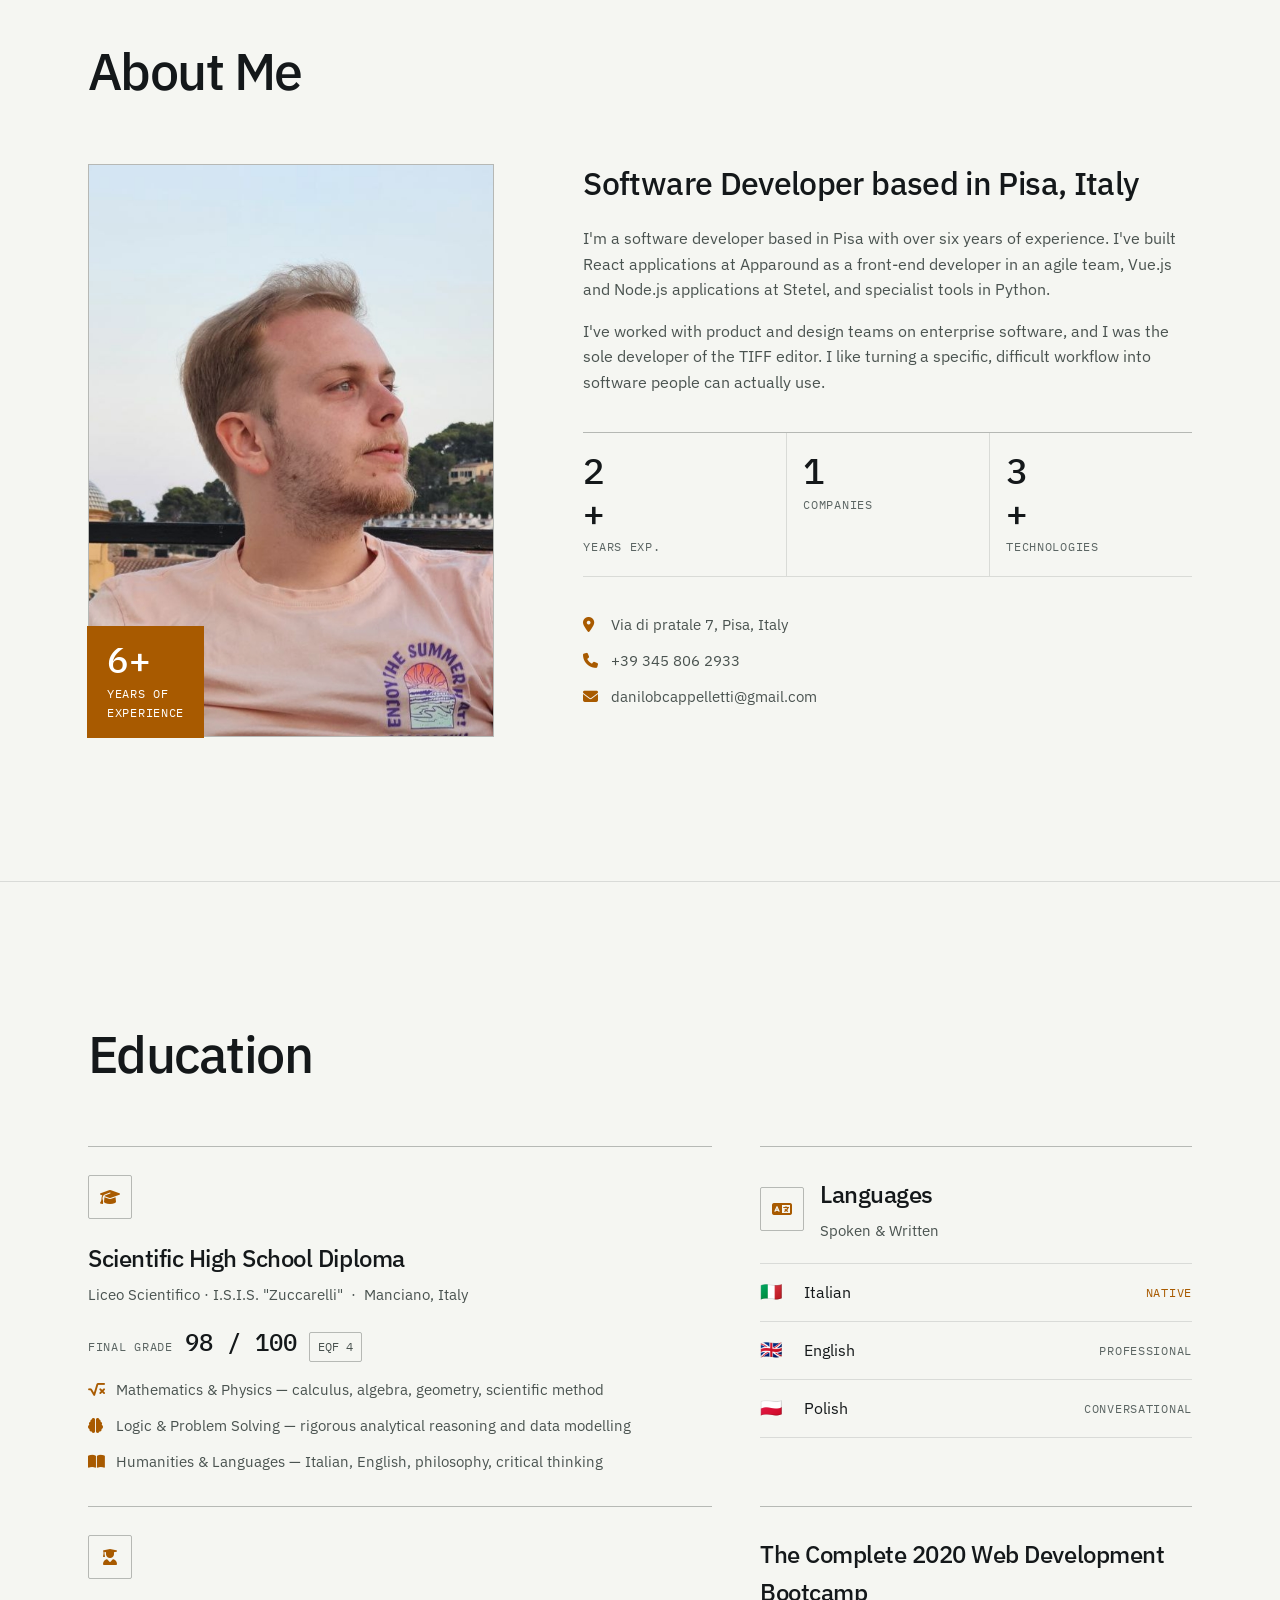
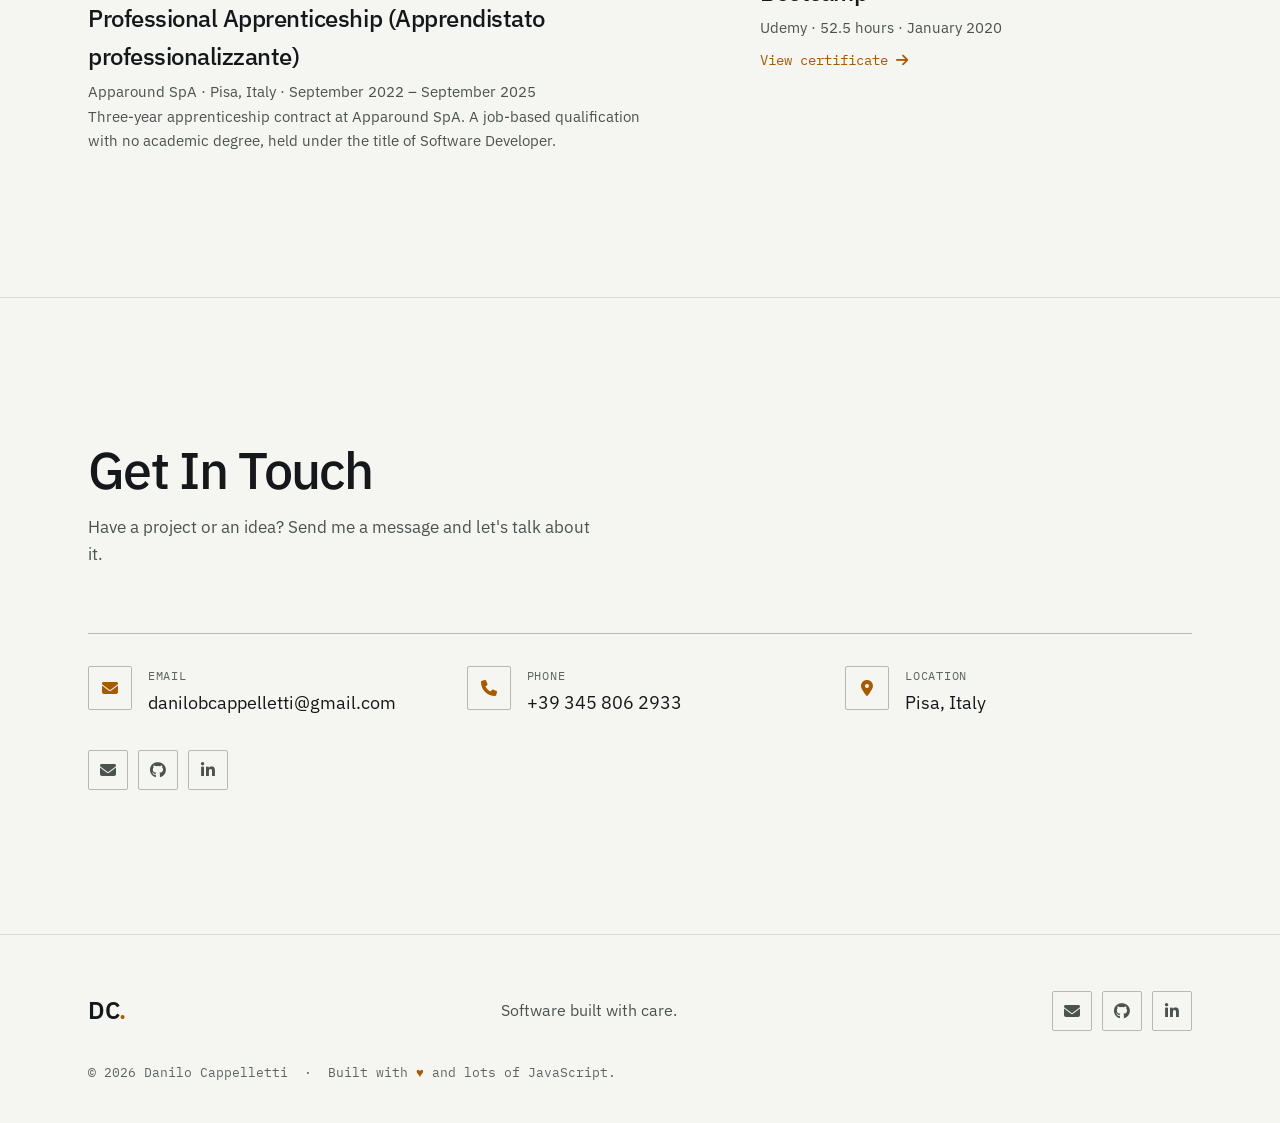
==== commit cbf66b55: "feat: added some missing info and improved some sections" ====
--- a/index.html
+++ b/index.html
@@ -185,6 +185,11 @@
           <h3 class="stack-title"><i class="fas fa-screwdriver-wrench" aria-hidden="true"></i><span data-i18n="stack-tools">Tools &amp; platforms</span></h3>
           <ul class="stack-chips"><li>Docker</li><li>PostgreSQL</li><li>Prisma</li><li>Stripe</li><li>REST APIs</li><li>WordPress</li><li>PyInstaller</li></ul>
         </div>
+        <div class="stack-card stack-card-wide">
+          <h3 class="stack-title"><i class="fas fa-robot" aria-hidden="true"></i><span data-i18n="stack-ai">AI tools</span></h3>
+          <p class="stack-note" data-i18n="stack-ai-note">About two years of day-to-day agent-assisted development: GitHub Copilot in VS Code for Python, plus local models run with Ollama and llama.cpp, and Unsloth for model work.</p>
+          <ul class="stack-chips"><li>GitHub Copilot</li><li>VS Code</li><li>Ollama</li><li>llama.cpp</li><li>Unsloth</li><li>Python</li></ul>
+        </div>
       </div>
     </div>
   </section>
@@ -205,18 +210,20 @@
             <div class="timeline-header">
               <div class="timeline-title-group">
                 <h3 class="timeline-role">Software Developer</h3>
-                <span class="timeline-company">Stetel Srl<span class="company-location"> · Livorno, Italy</span></span>
+                <span class="timeline-company"><a class="company-link" href="https://www.stetel.com/" target="_blank" rel="noopener">Stetel Srl</a><span class="company-location"> · Livorno, Italy</span></span>
+                <p class="timeline-context" data-i18n="exp-job1-context">ICT company founded in 1991 in Livorno, delivering IT solutions and wireless technologies to businesses and public institutions.</p>
               </div>
             </div>
             <span class="timeline-date"><i class="fas fa-calendar-alt"></i>&nbsp;November 2025 – June 2026</span>
             <p class="timeline-desc" data-i18n="exp-job1-desc">
-              Designed and built responsive web applications on a Vue.js architecture, writing clean,
+              Designed and built responsive web applications on a Vue.js and Node.js architecture, writing clean,
               modular JavaScript that scales over time. Managed Docker-based development environments
               to keep local and production workflows aligned, and integrated REST APIs while collaborating
               in an agile team.
             </p>
             <div class="timeline-tags">
               <span class="tag">Vue.js</span>
+              <span class="tag">Node.js</span>
               <span class="tag">JavaScript</span>
               <span class="tag">Docker</span>
               <span class="tag">REST APIs</span>
@@ -233,19 +240,19 @@
             <div class="timeline-header">
               <div class="timeline-title-group">
                 <h3 class="timeline-role">Software Developer</h3>
-                <span class="timeline-company">Apparound SpA<span class="company-location"> · Pisa, Italy</span></span>
+                <span class="timeline-company"><a class="company-link" href="https://www.apparound.com/" target="_blank" rel="noopener">Apparound SpA</a><span class="company-location"> · Pisa, Italy</span></span>
+                <p class="timeline-context" data-i18n="exp-job2-context">International software house founded in 2008, serving telecommunications, energy and industrial manufacturing with a sales platform for configuring and quoting offers.</p>
               </div>
             </div>
             <span class="timeline-date"><i class="fas fa-calendar-alt"></i>&nbsp;September 2022 – September 2025</span>
             <p class="timeline-desc" data-i18n="exp-job2-desc">
-              Developed and architected enterprise-grade full-stack applications with React.js on the
-              front end and Node.js on the server. Designed and integrated REST APIs for efficient
-              client–server communication, coordinated technical work across cross-functional teams, and
-              delivered secure, optimised code to strict enterprise standards.
+              Front-end developer in an agile team, building enterprise-grade web applications with React.js.
+              Designed and integrated REST APIs for efficient client–server communication, coordinated
+              technical work across cross-functional teams, and delivered secure, optimised code to strict
+              enterprise standards.
             </p>
             <div class="timeline-tags">
               <span class="tag">React.js</span>
-              <span class="tag">Node.js</span>
               <span class="tag">JavaScript</span>
               <span class="tag">REST APIs</span>
             </div>
@@ -260,20 +267,21 @@
             <div class="timeline-header">
               <div class="timeline-title-group">
                 <h3 class="timeline-role">Web Developer</h3>
-                <span class="timeline-company">Unikey Corporation<span class="company-location"> · Pisa, Italy</span></span>
+                <span class="timeline-company"><a class="company-link" href="https://www.unikeycorporation.it/" target="_blank" rel="noopener">Unikey Corporation</a><span class="company-location"> · Pisa, Italy</span></span>
               </div>
             </div>
-            <span class="timeline-date"><i class="fas fa-calendar-alt"></i>&nbsp;September 2020 – September 2022</span>
+            <span class="timeline-date"><i class="fas fa-calendar-alt"></i>&nbsp;September 2020 – September 2022 · Part-time</span>
             <p class="timeline-desc" data-i18n="exp-job3-desc">
               Managed, customised and maintained WordPress-based websites and ecosystems. Optimised
               performance and load times with hand-written HTML, CSS and Vanilla JavaScript, built
-              responsive UIs with React.js, and partnered with product and design teams to turn
+              responsive UIs with React.js and Node.js, and partnered with product and design teams to turn
               requirements into accessible, high-performing web experiences.
             </p>
             <div class="timeline-tags">
               <span class="tag">WordPress</span>
               <span class="tag">HTML/CSS</span>
               <span class="tag">Vanilla JS</span>
+              <span class="tag">Node.js</span>
               <span class="tag">React.js</span>
               <span class="tag">Performance</span>
             </div>
@@ -291,7 +299,7 @@
                 <span class="timeline-company">JC Management<span class="company-location"> · Dubai, UAE · Remote</span></span>
               </div>
             </div>
-            <span class="timeline-date"><i class="fas fa-calendar-alt"></i>&nbsp;May 2021 – August 2022</span>
+            <span class="timeline-date"><i class="fas fa-calendar-alt"></i>&nbsp;May 2021 – August 2022 · Part-time</span>
             <p class="timeline-desc" data-i18n="exp-job4-desc">
               Built interactive, reusable front-end components with React.js and core JavaScript.
               Implemented pixel-perfect designs with advanced HTML5/CSS3 and ensured smooth, responsive
@@ -341,7 +349,10 @@
         </dl>
         <div class="project-bottom">
           <ul class="capability-stack" aria-label="Technologies"><li>Python</li><li>Pillow</li><li>Tkinter</li><li>PyInstaller</li></ul>
-          <a class="evidence-link" href="tiff-demo.html"><span data-i18n="tiff-demo-link">Open interface demo</span><i class="fas fa-arrow-right" aria-hidden="true"></i></a>
+          <div class="project-links">
+            <a class="evidence-link" href="tiff-demo.html"><span data-i18n="tiff-demo-link">Open interface demo</span><i class="fas fa-arrow-right" aria-hidden="true"></i></a>
+            <a class="evidence-link" href="assets/President%20Letter.pdf" target="_blank" rel="noopener"><span data-i18n="tiff-letter-link">Read the President's letter (PDF)</span><i class="fas fa-arrow-right" aria-hidden="true"></i></a>
+          </div>
         </div>
       </article>
 
@@ -399,7 +410,7 @@
         <div class="about-content" data-aos="fade-left">
           <h3 data-i18n-html="about-heading">Software Developer based in <span class="gradient-text">Pisa, Italy</span></h3>
           <p class="about-bio" data-i18n="about-bio-1">
-            I'm a software developer based in Pisa with over six years of experience. I've built React and Node.js applications at Apparound, Vue.js applications at Stetel, and specialist tools in Python.
+            I'm a software developer based in Pisa with over six years of experience. I've built React applications at Apparound as a front-end developer in an agile team, Vue.js and Node.js applications at Stetel, and specialist tools in Python.
           </p>
           <p class="about-bio" data-i18n="about-bio-2">
             I've worked with product and design teams on enterprise software, and I was the sole developer of the TIFF editor. I like turning a specific, difficult workflow into software people can actually use.
@@ -500,6 +511,14 @@
           </div>
           <div class="edu-decoration"></div>
         </div>
+        <div class="education-card course-card" data-aos="fade-up">
+          <div class="edu-info">
+            <h3>The Complete 2020 Web Development Bootcamp</h3>
+            <span class="edu-school" data-i18n="edu-course-meta">Udemy · 52.5 hours · January 2020</span>
+            <a class="evidence-link" href="https://www.udemy.com/certificate/UC-HISPA2YV/" target="_blank" rel="noopener"><span data-i18n="edu-course-link">View certificate</span><i class="fas fa-arrow-right" aria-hidden="true"></i></a>
+          </div>
+          <div class="edu-decoration"></div>
+        </div>
       </div>
     </div>
   </section>
--- a/style.css
+++ b/style.css
@@ -133,17 +133,6 @@
 }
 
 .section-title .gradient-text { color: inherit; }
-
-/* Reveal on scroll (IntersectionObserver adds .aos-animate) */
-html.js [data-aos] {
-  opacity: 0;
-  transform: translateY(12px);
-  transition: opacity 500ms var(--ease-out), transform 500ms var(--ease-out);
-}
-html.js [data-aos].aos-animate { opacity: 1; transform: none; }
-[data-aos-delay="80"]  { transition-delay: 80ms; }
-[data-aos-delay="100"] { transition-delay: 100ms; }
-[data-aos-delay="200"] { transition-delay: 200ms; }
 
 /* Custom cursor (fine pointers only, see script.js) */
 .cursor, .cursor-follower {
@@ -179,6 +168,7 @@
 .btn-primary { background: var(--accent); color: var(--accent-ink); }
 .btn-secondary { border-color: var(--line-strong); color: var(--text); }
 @media (hover: hover) and (pointer: fine) {
+  .btn:hover { transform: translateY(-1px); }
   .btn-primary:hover { background: var(--accent-hover); }
   .btn-secondary:hover { border-color: var(--accent); color: var(--accent); }
 }
@@ -187,11 +177,12 @@
   display: inline-flex; align-items: center; gap: 8px;
   font-family: var(--f-mono); font-size: 0.875rem;
   color: var(--accent);
-  text-underline-offset: 4px;
-  transition: color 200ms var(--ease-out);
+  padding-bottom: 2px;
+  background: linear-gradient(currentColor, currentColor) 0 100% / 0 1px no-repeat;
+  transition: color 200ms var(--ease-out), background-size 200ms var(--ease-out);
 }
 @media (hover: hover) and (pointer: fine) {
-  .evidence-link:hover { text-decoration: underline; }
+  .evidence-link:hover { background-size: 100% 1px; }
 }
 
 .social-icon,
@@ -370,6 +361,17 @@
 .hero-cta { display: flex; flex-wrap: wrap; gap: 12px; margin-bottom: 32px; }
 .hero-socials { display: flex; gap: 10px; }
 
+/* Hero enters once on load; reduced motion is handled by the global rule below */
+@keyframes hero-in {
+  from { opacity: 0; transform: translateY(14px); }
+}
+.hero-content > * { animation: hero-in 500ms var(--ease-out) both; }
+.hero-content > :nth-child(2) { animation-delay: 80ms; }
+.hero-content > :nth-child(3) { animation-delay: 160ms; }
+.hero-content > :nth-child(4) { animation-delay: 240ms; }
+.hero-content > :nth-child(5) { animation-delay: 320ms; }
+.hero-content > :nth-child(6) { animation-delay: 400ms; }
+
 .hero-spec {
   grid-column: 2; grid-row: 1 / span 5;
   align-self: end;
@@ -414,6 +416,8 @@
   gap: 32px;
   margin-top: 48px;
 }
+.stack-card-wide { grid-column: 1 / -1; }
+.stack-note { color: var(--muted); max-width: 70ch; margin-bottom: 16px; }
 .stack-title {
   display: flex; align-items: center; gap: 10px;
   font-family: var(--f-mono); font-size: 0.8125rem; font-weight: 500;
@@ -467,7 +471,7 @@
 .project-preview a { display: block; border: 1px solid var(--line-strong); overflow: hidden; }
 .project-preview img {
   width: 100%; height: auto; aspect-ratio: 1010 / 631; object-fit: cover;
-  transition: transform 500ms var(--ease-out);
+  transition: transform 250ms var(--ease-out);
 }
 @media (hover: hover) and (pointer: fine) {
   .project-preview a:hover img { transform: scale(1.02); }
@@ -496,19 +500,31 @@
 
 .project-bottom {
   display: flex; flex-wrap: wrap; justify-content: space-between; align-items: center; gap: 16px;
+  min-height: 40px;
+  box-sizing: content-box;
   margin-top: 24px;
 }
+.project-links { display: flex; flex-wrap: wrap; gap: 12px 28px; }
 
 .projects-grid {
   display: grid; grid-template-columns: repeat(2, minmax(0, 1fr));
-  gap: 48px 48px;
+  gap: 32px;
 }
 .project-card {
   display: flex; flex-direction: column; gap: 0;
-  padding-top: 28px;
-  border-top: 1px solid var(--line-strong);
-}
-.project-card .project-kicker { margin-bottom: 10px; }
+  min-height: 100%;
+  padding: 28px;
+  background: var(--surface);
+  border: 1px solid var(--line);
+  border-top: 2px solid var(--line-strong);
+  border-radius: 2px;
+}
+.project-card .project-kicker {
+  margin-bottom: 14px;
+  color: var(--accent);
+  letter-spacing: 0.04em;
+}
+.project-card .project-name { margin-bottom: 14px; }
 .project-description { color: var(--muted); margin-bottom: 20px; }
 .project-card .project-preview { margin-bottom: 24px; }
 .project-card .project-bottom { margin-top: auto; padding-top: 24px; }
@@ -617,6 +633,17 @@
   display: block; margin-top: 6px; color: var(--muted); font-size: 0.9375rem;
 }
 .company-location { color: var(--dim); }
+.company-link {
+  color: inherit;
+  text-decoration: underline; text-decoration-color: var(--dim);
+  text-underline-offset: 3px;
+  transition: color 200ms ease, text-decoration-color 200ms ease;
+}
+.company-link:hover { color: var(--accent); text-decoration-color: var(--accent); }
+.timeline-context {
+  margin-top: 8px; max-width: 40ch;
+  color: var(--dim); font-size: 0.875rem; line-height: 1.5;
+}
 .timeline-desc {
   grid-column: 2; grid-row: 1;
   color: var(--muted); max-width: 62ch;
@@ -627,14 +654,21 @@
    EDUCATION & LANGUAGES
    ============================================================ */
 .edu-grid {
-  display: grid; grid-template-columns: repeat(2, minmax(0, 1fr));
-  gap: 48px;
+  display: grid; grid-template-columns: repeat(12, minmax(0, 1fr));
+  gap: 32px 48px;
 }
 .education-card,
 .languages-card {
   display: flex; flex-direction: column; gap: 20px;
   padding-top: 28px;
   border-top: 1px solid var(--line-strong);
+}
+.education-card:not(.apprentice-card),
+.languages-card {
+  grid-column: span 5;
+}
+.education-card:not(.apprentice-card):not(.course-card) {
+  grid-column: span 7;
 }
 .edu-icon {
   display: inline-grid; place-items: center;
@@ -669,7 +703,9 @@
 .edu-focus i { color: var(--accent); width: 16px; margin-top: 4px; }
 .edu-decoration { display: none; }
 
-.apprentice-card { grid-column: 1 / -1; }
+.apprentice-card { grid-column: span 7; }
+.course-card { grid-column: span 5; }
+.course-card .evidence-link { display: flex; width: fit-content; margin-top: 8px; }
 .apprentice-desc {
   color: var(--muted); font-size: 0.9375rem; max-width: 65ch;
 }
@@ -752,8 +788,13 @@
   .capability .stack-chips,
   .capability > .evidence-link { grid-column: 1 / -1; }
   .stack-grid { grid-template-columns: 1fr; gap: 40px; }
-  .projects-grid,
+  .projects-grid { grid-template-columns: 1fr; }
   .edu-grid { grid-template-columns: 1fr; }
+  .education-card:not(.apprentice-card),
+  .education-card:not(.apprentice-card):not(.course-card),
+  .languages-card,
+  .apprentice-card,
+  .course-card { grid-column: 1; }
 }
 
 @media (max-width: 900px) {
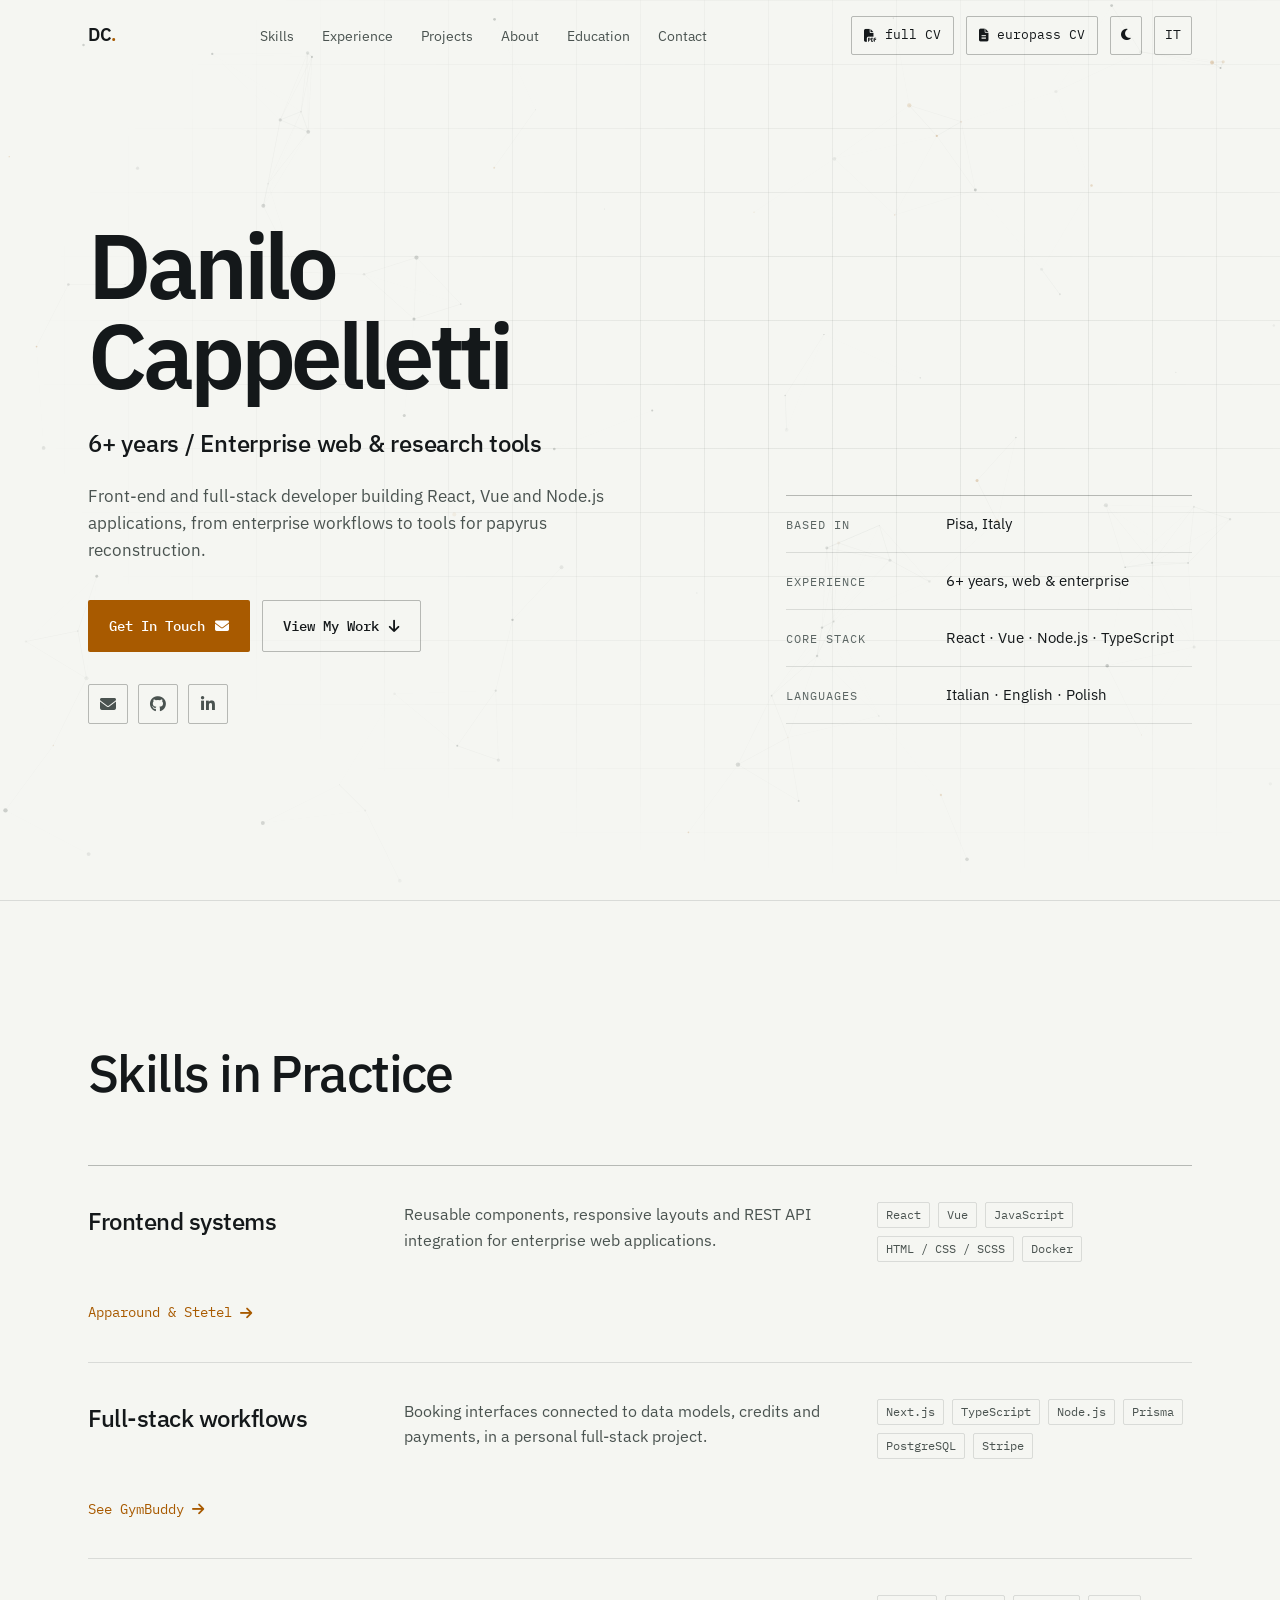
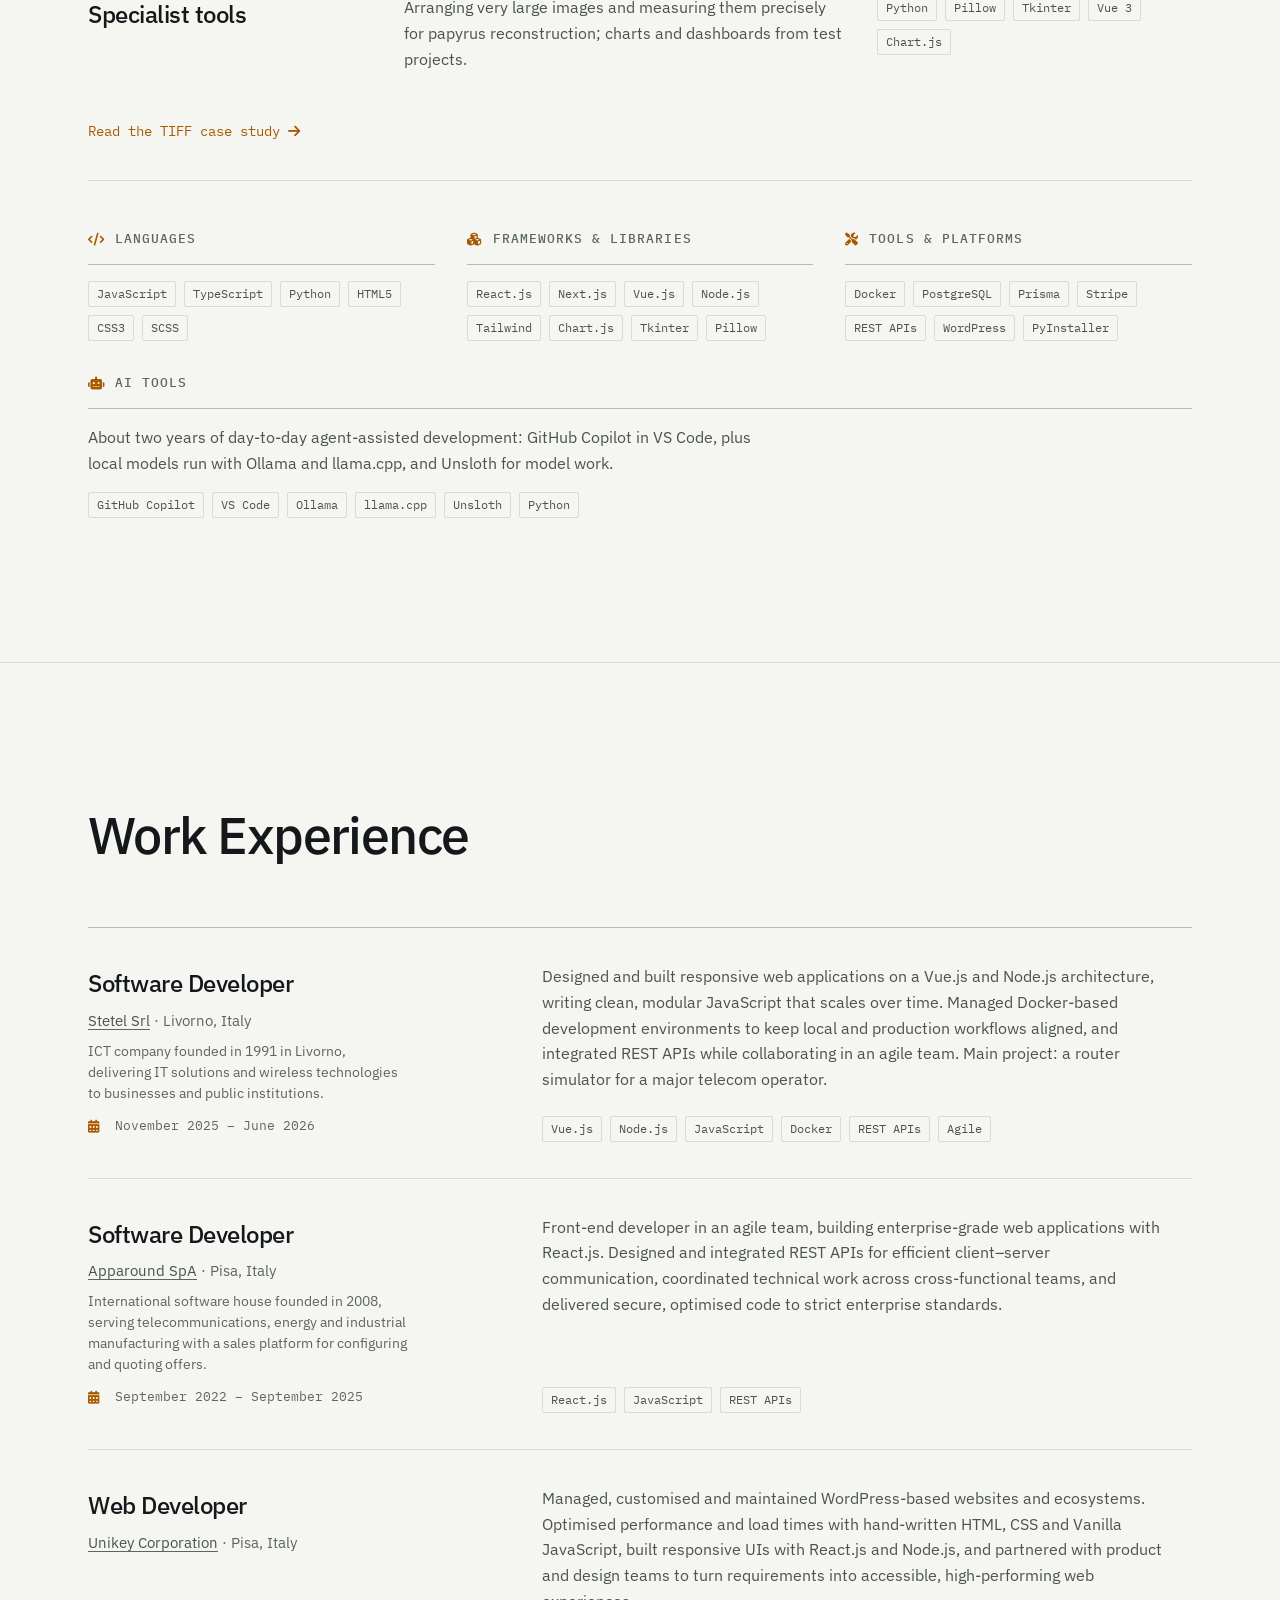
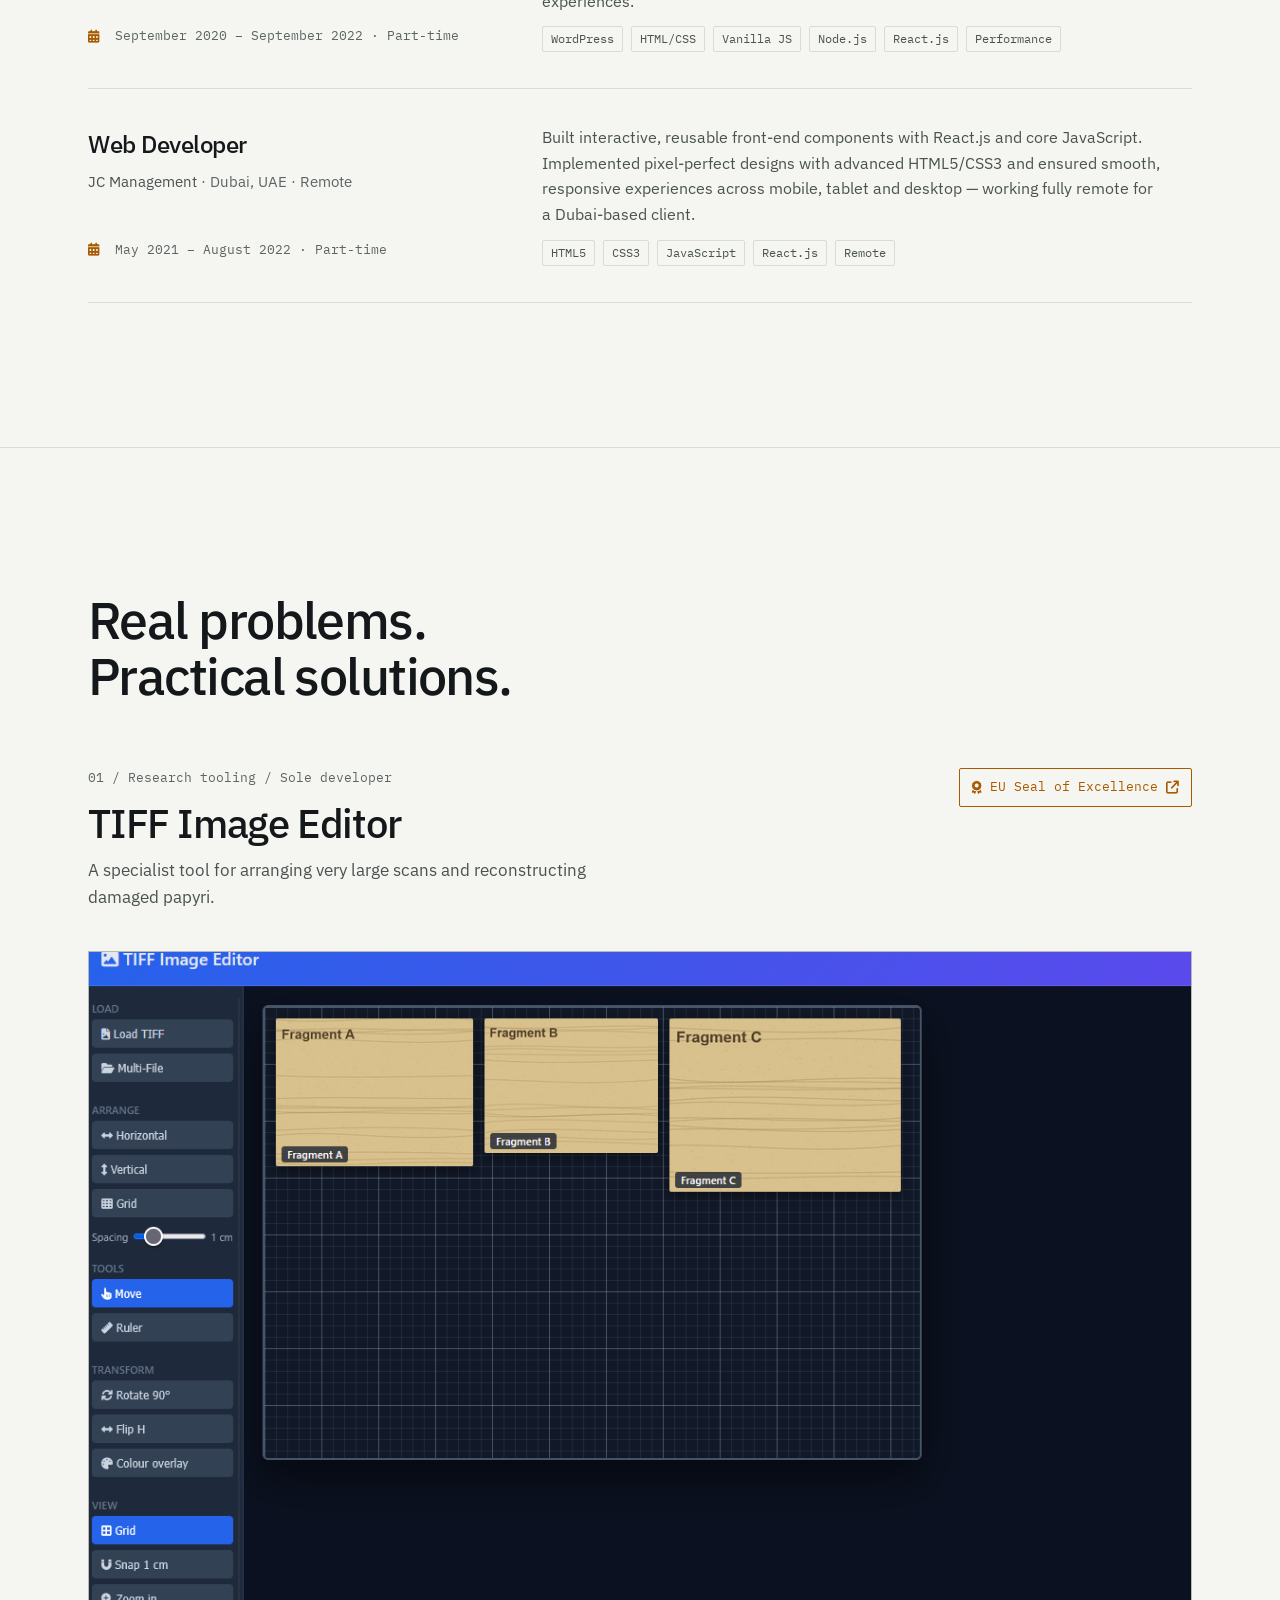
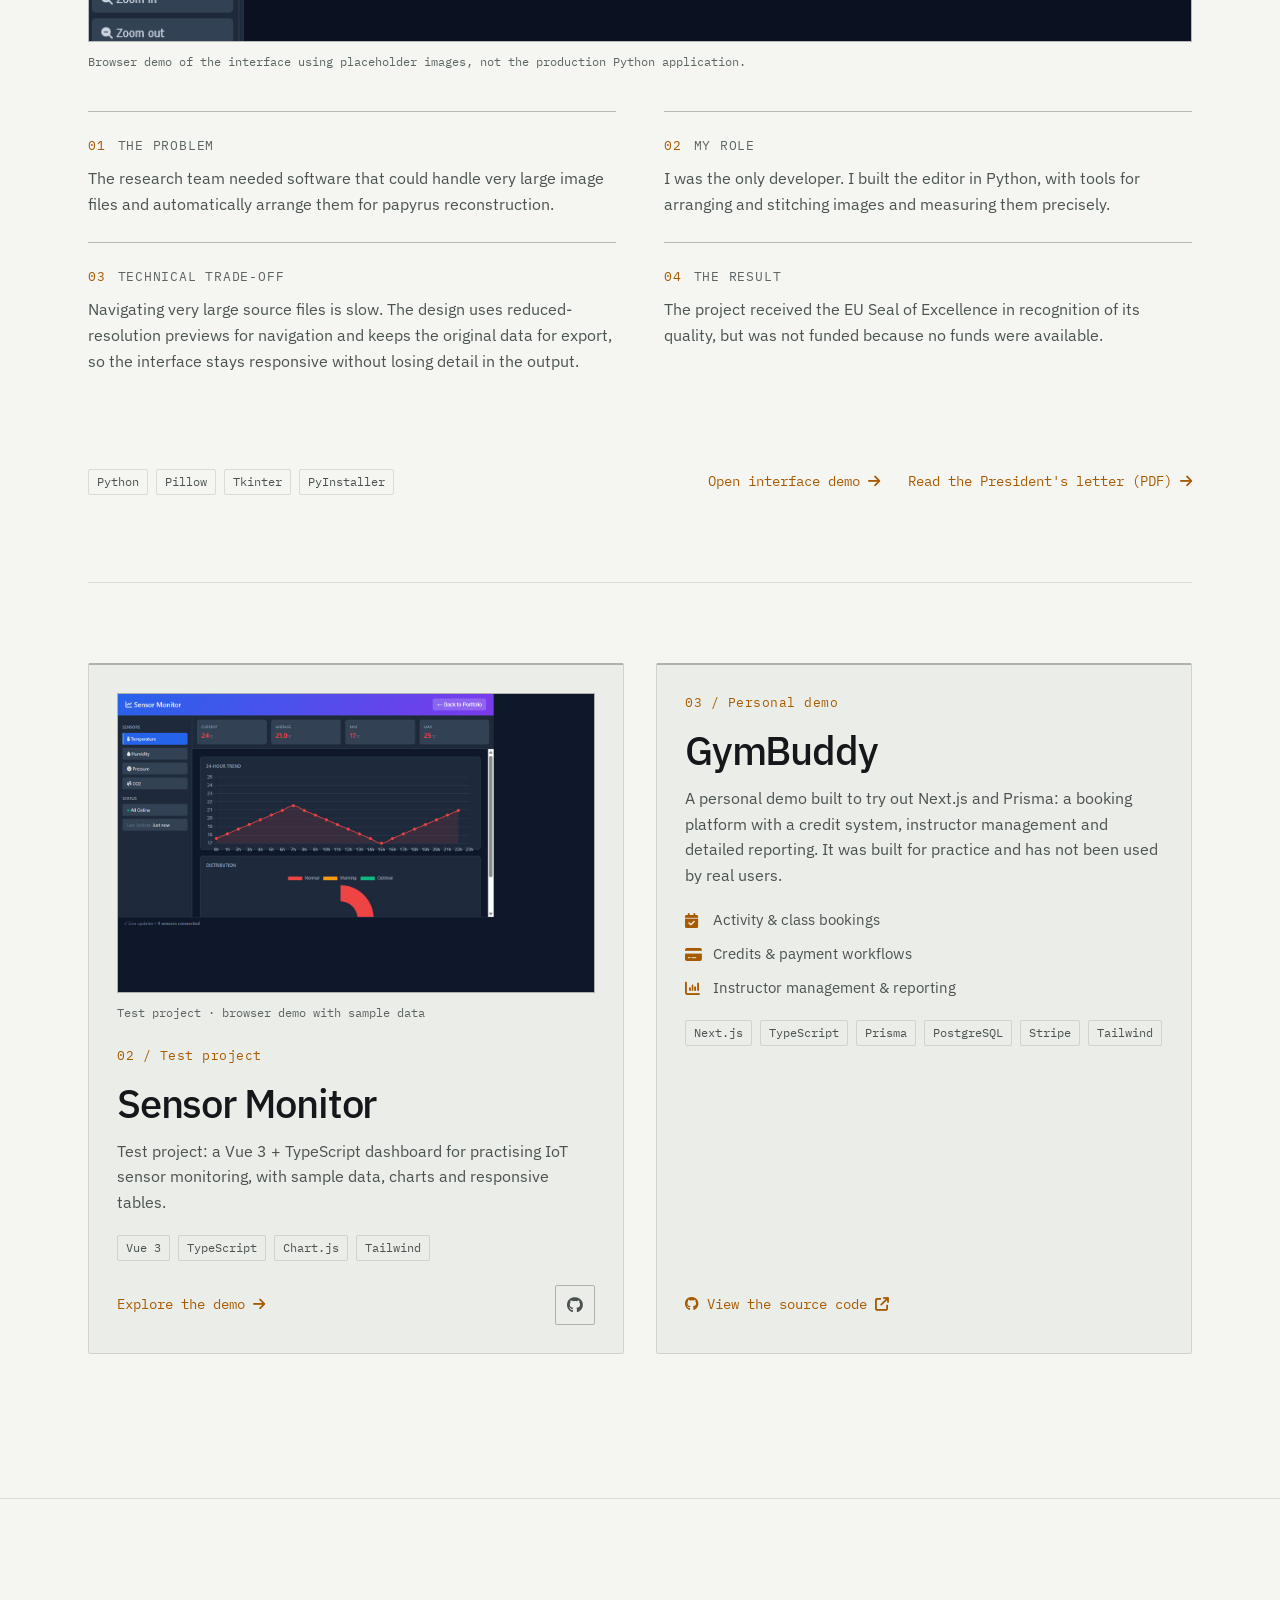
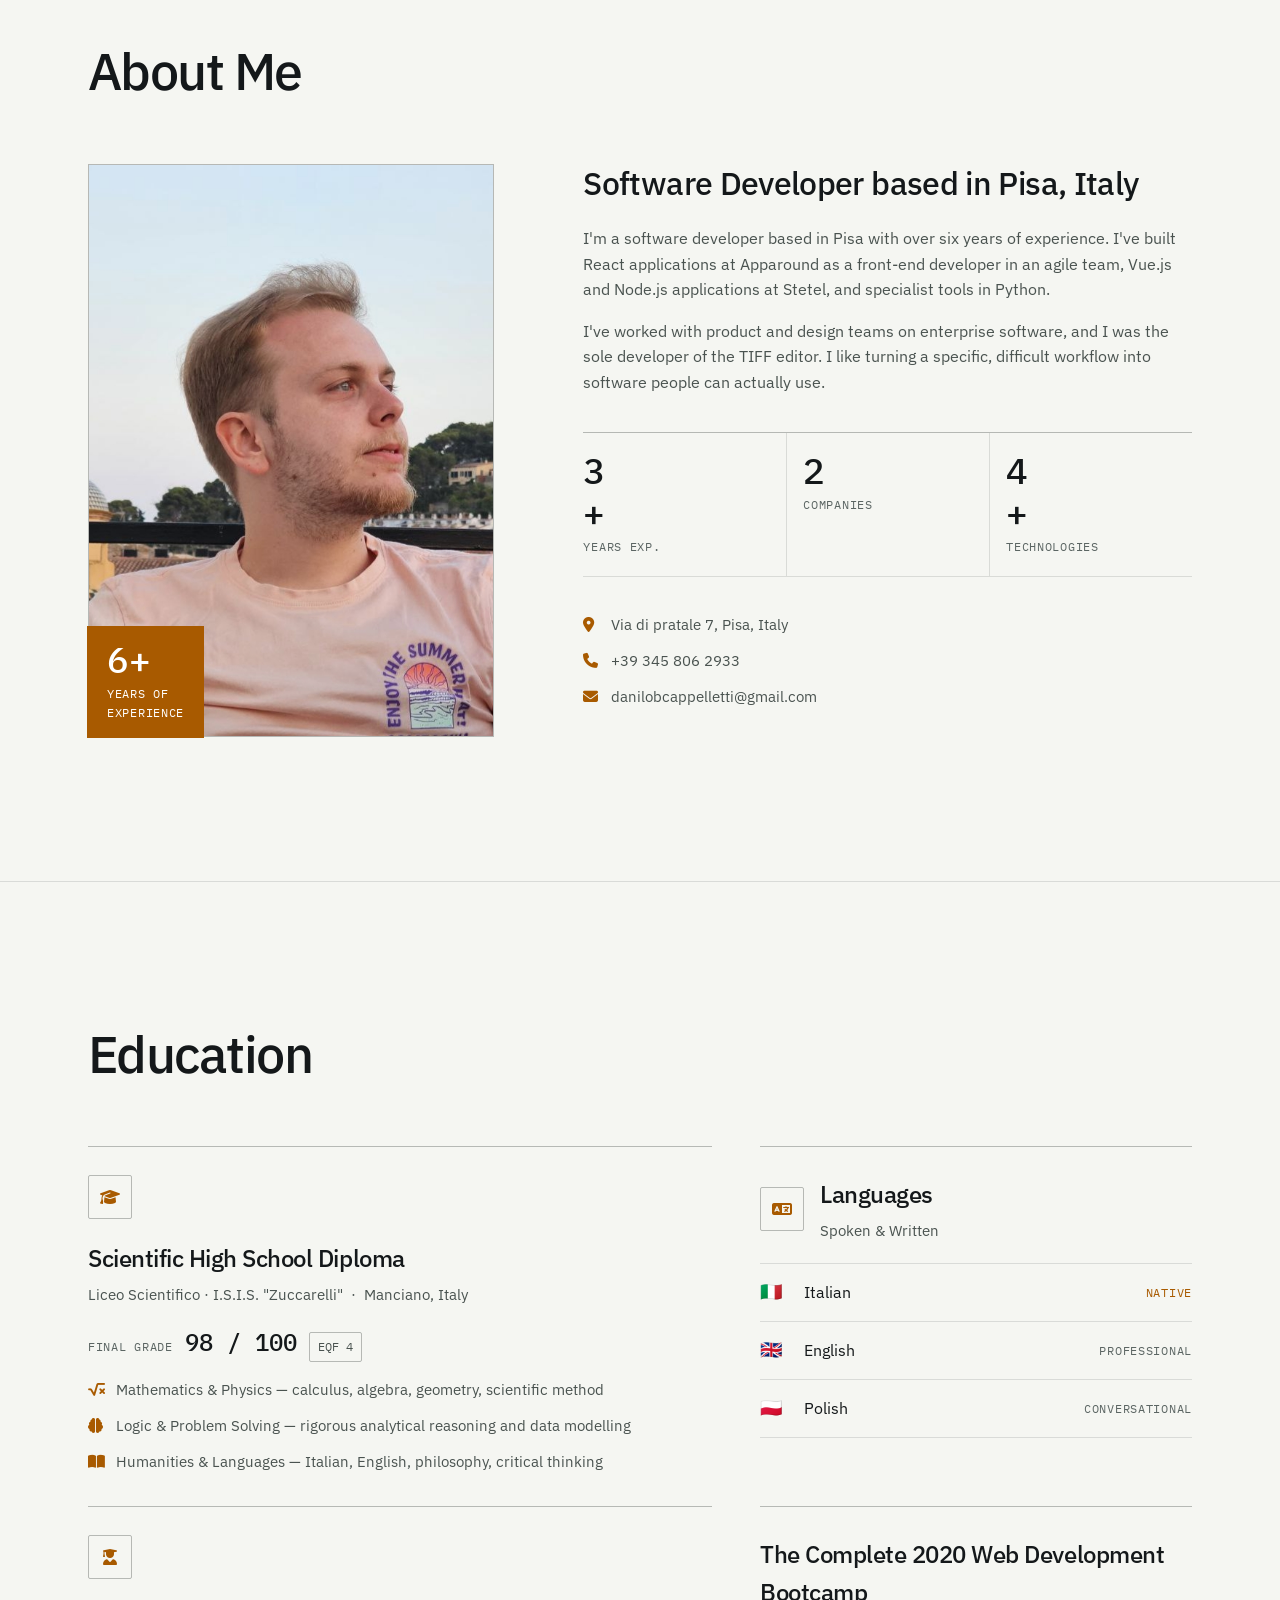
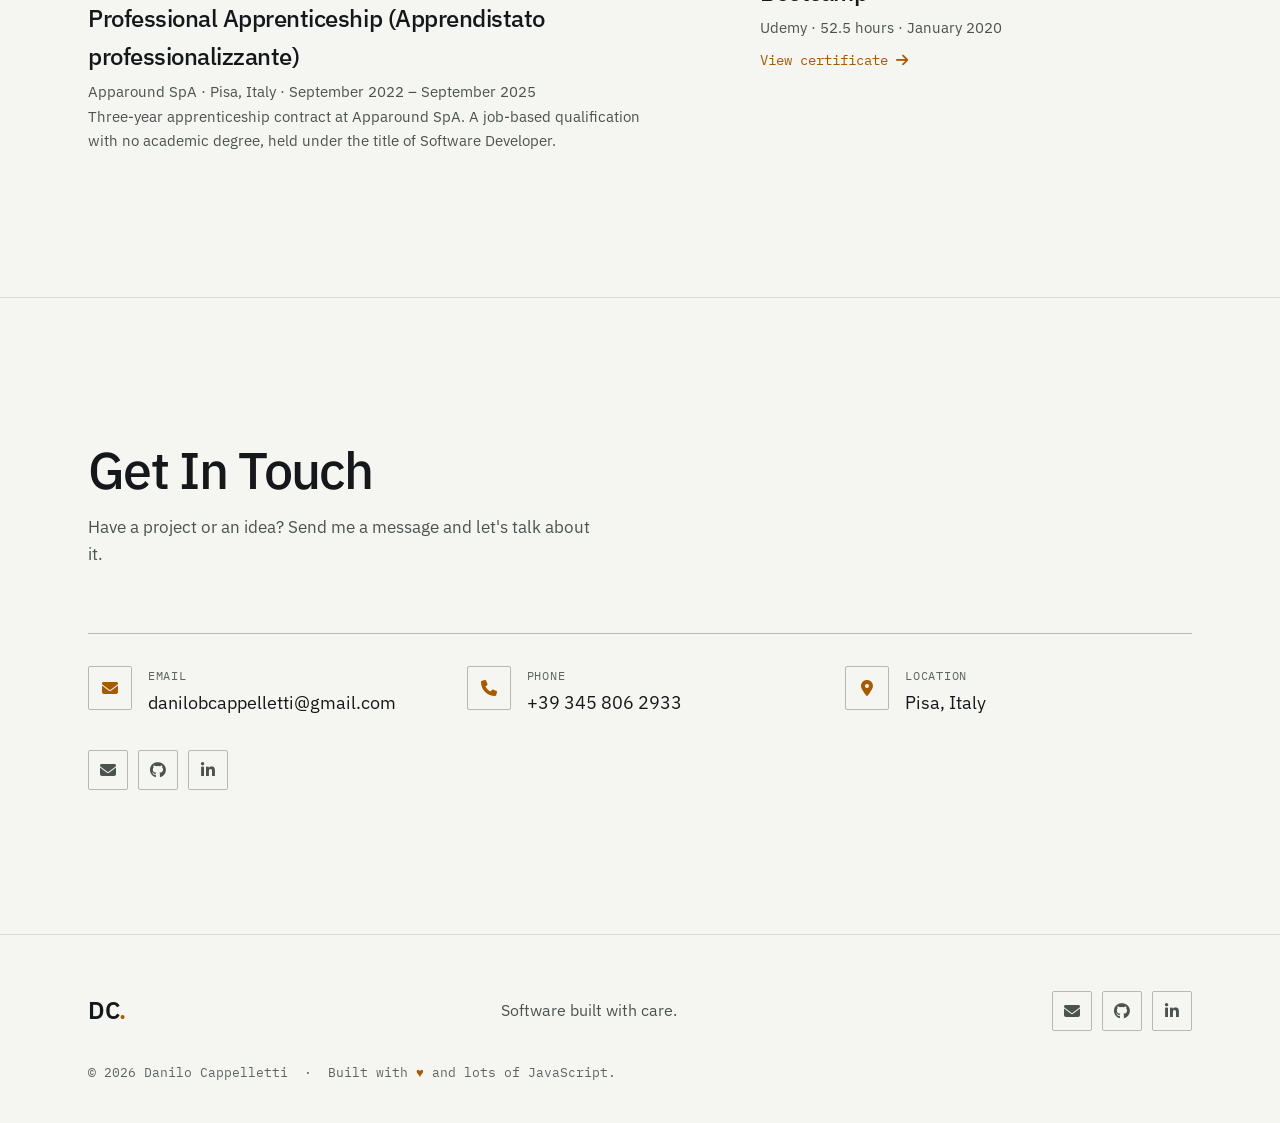
==== commit eda48eb2: "Fix: non sense python" ====
--- a/index.html
+++ b/index.html
@@ -187,7 +187,7 @@
         </div>
         <div class="stack-card stack-card-wide">
           <h3 class="stack-title"><i class="fas fa-robot" aria-hidden="true"></i><span data-i18n="stack-ai">AI tools</span></h3>
-          <p class="stack-note" data-i18n="stack-ai-note">About two years of day-to-day agent-assisted development: GitHub Copilot in VS Code for Python, plus local models run with Ollama and llama.cpp, and Unsloth for model work.</p>
+          <p class="stack-note" data-i18n="stack-ai-note">About two years of day-to-day agent-assisted development: GitHub Copilot in VS Code, plus local models run with Ollama and llama.cpp, and Unsloth for model work.</p>
           <ul class="stack-chips"><li>GitHub Copilot</li><li>VS Code</li><li>Ollama</li><li>llama.cpp</li><li>Unsloth</li><li>Python</li></ul>
         </div>
       </div>
